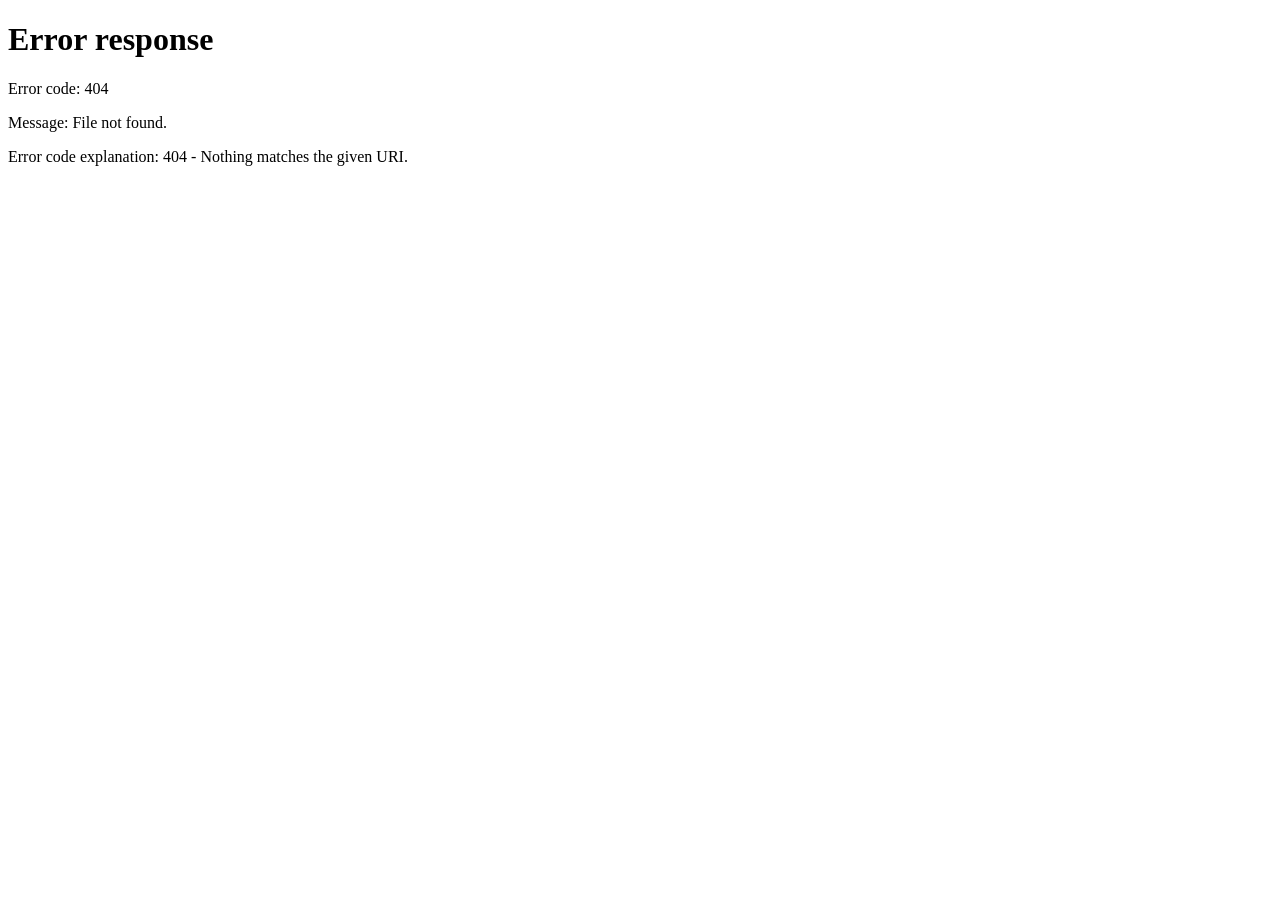
==== index.html @ 9361bae0 "1st 1st" ====
<html xmlns="http://www.w3.org/1999/xhtml" lang="en">

<head>
	<meta http-equiv="Content-Type" content="text/html; charset=utf-8" />
	<meta name="description" content="HTTrack is an easy-to-use website mirror utility. It allows you to download a World Wide website from the Internet to a local directory,building recursively all structures, getting html, images, and other files from the server to your computer. Links are rebuiltrelatively so that you can freely browse to the local site (works with any browser). You can mirror several sites together so that you can jump from one toanother. You can, also, update an existing mirror site, or resume an interrupted download. The robot is fully configurable, with an integrated help" />
	<meta name="keywords" content="httrack, HTTRACK, HTTrack, winhttrack, WINHTTRACK, WinHTTrack, offline browser, web mirror utility, aspirateur web, surf offline, web capture, www mirror utility, browse offline, local  site builder, website mirroring, aspirateur www, internet grabber, capture de site web, internet tool, hors connexion, unix, dos, windows 95, windows 98, solaris, ibm580, AIX 4.0, HTS, HTGet, web aspirator, web aspirateur, libre, GPL, GNU, free software" />
	<title>Local index - HTTrack Website Copier</title>
  <!-- Mirror and index made by HTTrack Website Copier/3.49-2 [XR&CO'2014] -->
	<style type="text/css">
	<!--

body {
	margin: 0;  padding: 0;  margin-bottom: 15px;  margin-top: 8px;
	background: #77b;
}
body, td {
	font: 14px "Trebuchet MS", Verdana, Arial, Helvetica, sans-serif;
	}

#subTitle {
	background: #000;  color: #fff;  padding: 4px;  font-weight: bold; 
	}

#siteNavigation a, #siteNavigation .current {
	font-weight: bold;  color: #448;
	}
#siteNavigation a:link    { text-decoration: none; }
#siteNavigation a:visited { text-decoration: none; }

#siteNavigation .current { background-color: #ccd; }

#siteNavigation a:hover   { text-decoration: none;  background-color: #fff;  color: #000; }
#siteNavigation a:active  { text-decoration: none;  background-color: #ccc; }


a:link    { text-decoration: underline;  color: #00f; }
a:visited { text-decoration: underline;  color: #000; }
a:hover   { text-decoration: underline;  color: #c00; }
a:active  { text-decoration: underline; }

#pageContent {
	clear: both;
	border-bottom: 6px solid #000;
	padding: 10px;  padding-top: 20px;
	line-height: 1.65em;
	background-image: url(backblue.gif);
	background-repeat: no-repeat;
	background-position: top right;
	}

#pageContent, #siteNavigation {
	background-color: #ccd;
	}


.imgLeft  { float: left;   margin-right: 10px;  margin-bottom: 10px; }
.imgRight { float: right;  margin-left: 10px;   margin-bottom: 10px; }

hr { height: 1px;  color: #000;  background-color: #000;  margin-bottom: 15px; }

h1 { margin: 0;  font-weight: bold;  font-size: 2em; }
h2 { margin: 0;  font-weight: bold;  font-size: 1.6em; }
h3 { margin: 0;  font-weight: bold;  font-size: 1.3em; }
h4 { margin: 0;  font-weight: bold;  font-size: 1.18em; }

.blak { background-color: #000; }
.hide { display: none; }
.tableWidth { min-width: 400px; }

.tblRegular       { border-collapse: collapse; }
.tblRegular td    { padding: 6px;  background-image: url(fade.gif);  border: 2px solid #99c; }
.tblHeaderColor, .tblHeaderColor td { background: #99c; }
.tblNoBorder td   { border: 0; }


// -->
</style>

</head>

<table width="76%" border="0" align="center" cellspacing="0" cellpadding="3" class="tableWidth">
	<tr>
	<td id="subTitle">HTTrack Website Copier - Open Source offline browser</td>
	</tr>
</table>
<table width="76%" border="0" align="center" cellspacing="0" cellpadding="0" class="tableWidth">
<tr class="blak">
<td>
	<table width="100%" border="0" align="center" cellspacing="1" cellpadding="0">
	<tr>
	<td colspan="6"> 
		<table width="100%" border="0" align="center" cellspacing="0" cellpadding="10">
		<tr> 
		<td id="pageContent"> 
<!-- ==================== End prologue ==================== -->

	<meta name="generator" content="HTTrack Website Copier/3.x">
	<TITLE>Local index - HTTrack</TITLE>
</HEAD>
<BODY>
<H1 ALIGN=Center>Index of locally available sites:</H1>
	<TABLE BORDER="0" WIDTH="100%" CELLSPACING="1" CELLPADDING="0">
		<TR>
			<TD BACKGROUND="fade.gif">
				&middot;
					<A HREF="quans2dung.iwedding.info/index.html">
						Nguyễn Anh Quân &amp; Nguyễn Thị Phương Dung Wedding site!
					</A>		
			</TD>
		</TR>
	</TABLE>
	<BR>
	<BR>
	<BR>
  	<H6 ALIGN="RIGHT">
	<I>Mirror and index made by HTTrack Website Copier [XR&amp;CO'2008]</I>
	</H6>
	<!-- Mirror and index made by HTTrack Website Copier/3.49-2 [XR&CO'2014] -->
	<!-- Thanks for using HTTrack Website Copier! -->
	<meta HTTP-EQUIV="Refresh" CONTENT="0; URL=quans2dung.iwedding.info/index.html">


<!-- ==================== Start epilogue ==================== -->
		</td>
		</tr>
		</table>
	</td>
	</tr>
	</table>
</td>
</tr>
</table>

<table width="76%" border="0" align="center" valign="bottom" cellspacing="0" cellpadding="0">
	<tr>
	<td id="footer"><small>&copy; 2008 Xavier Roche & other contributors - Web Design: Leto Kauler.</small></td>
	</tr>
</table>

</body>

</html>
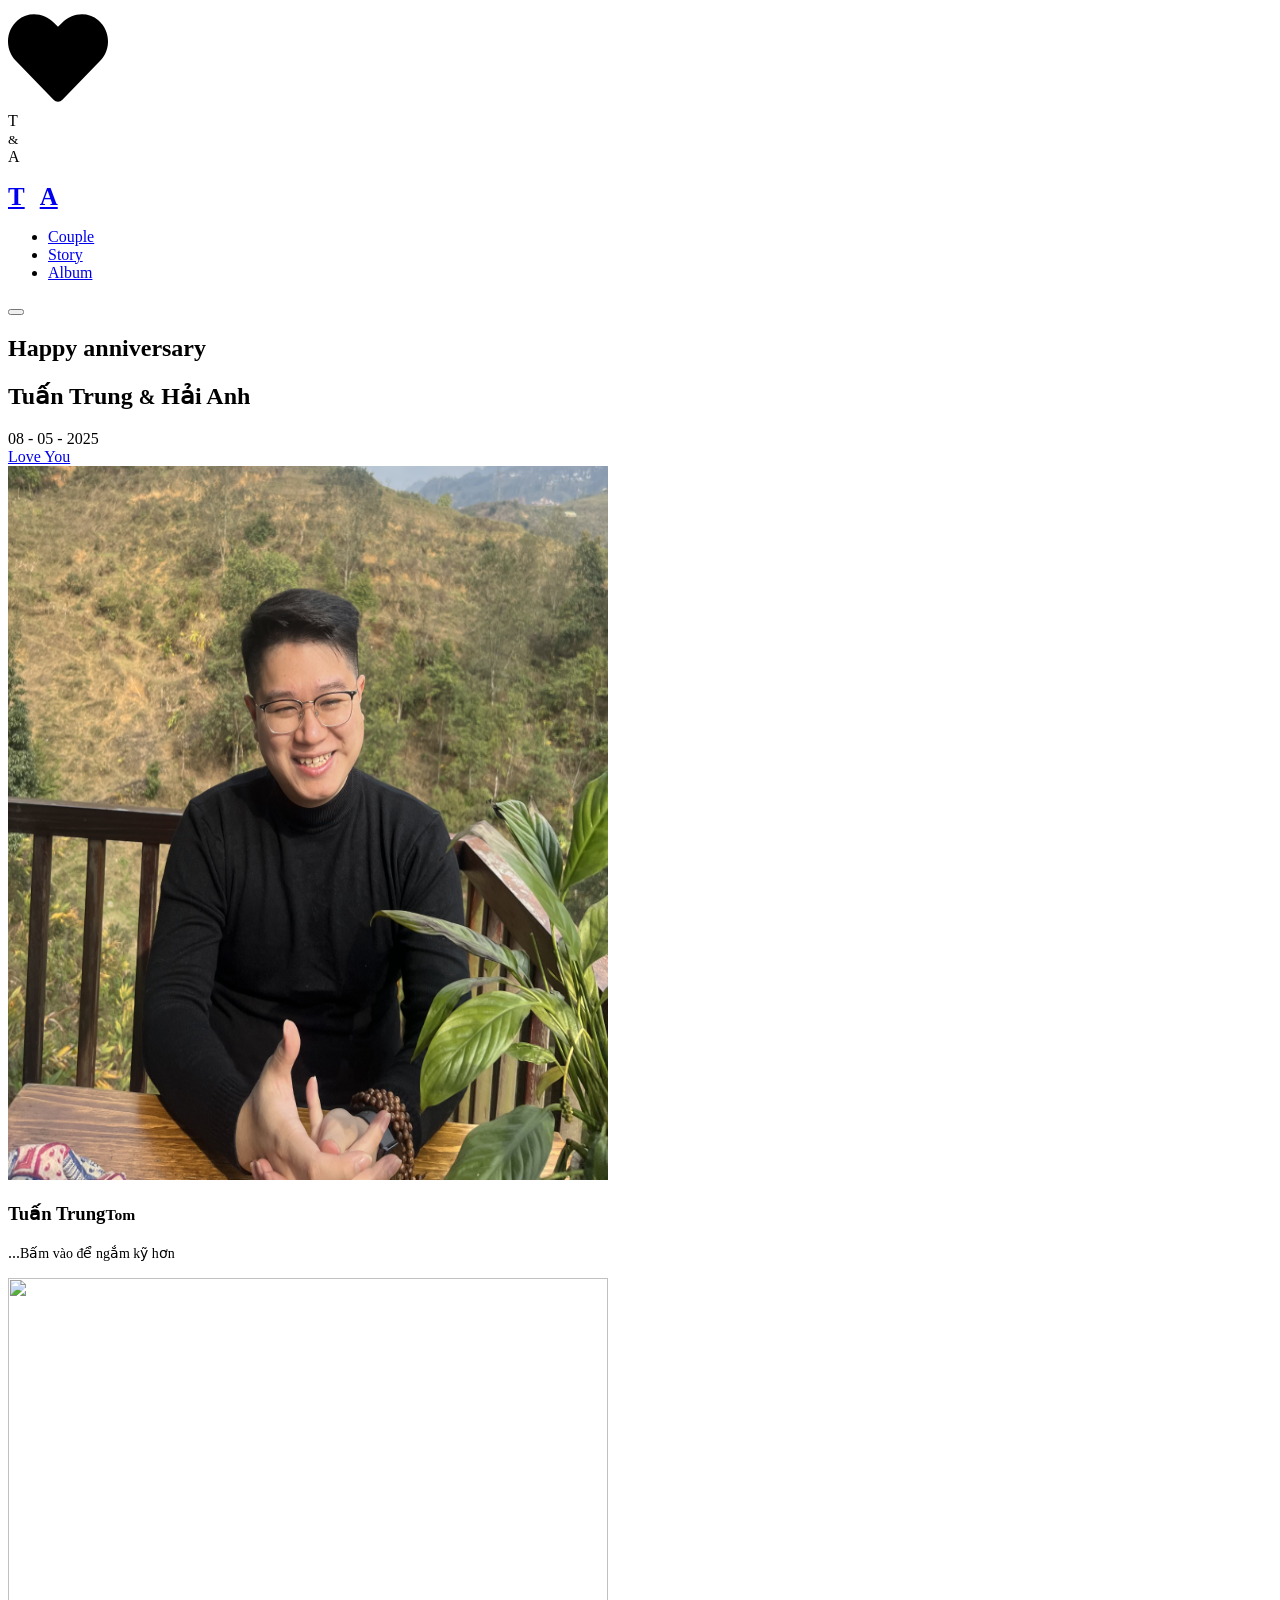
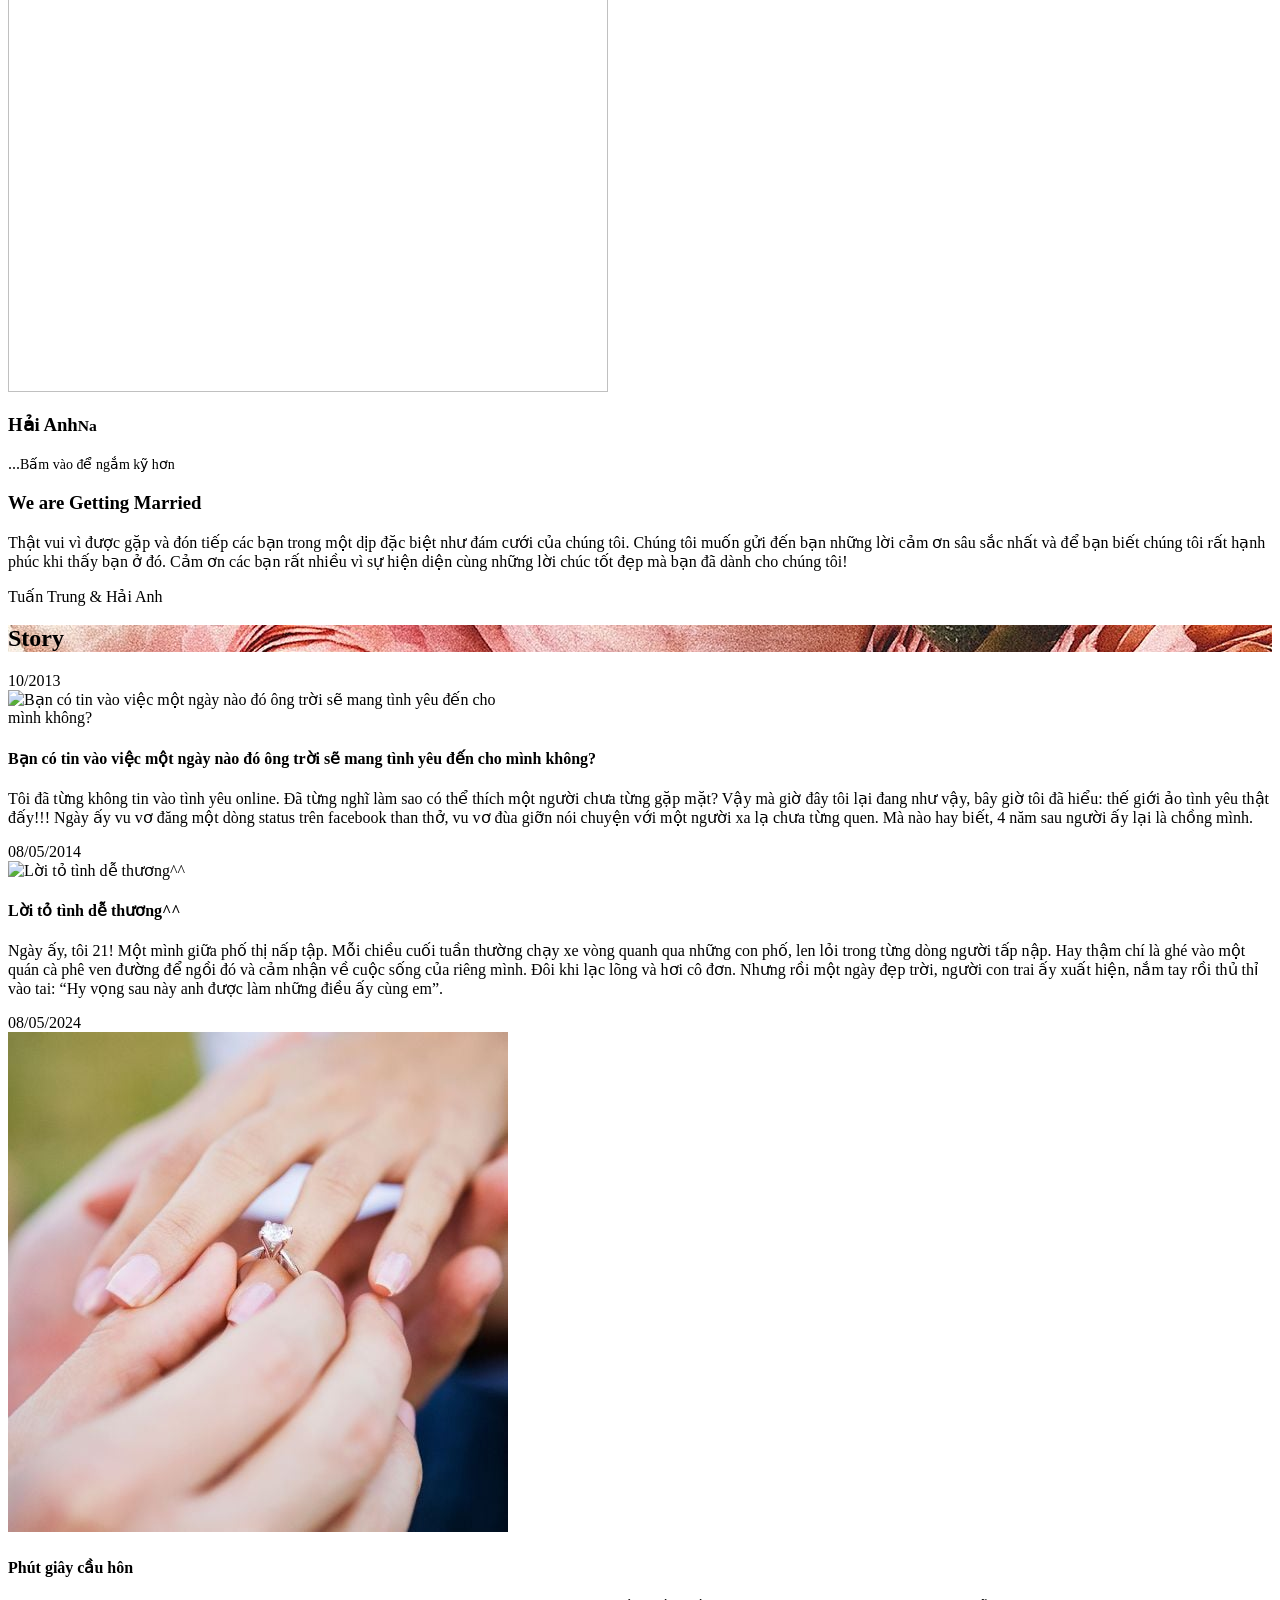
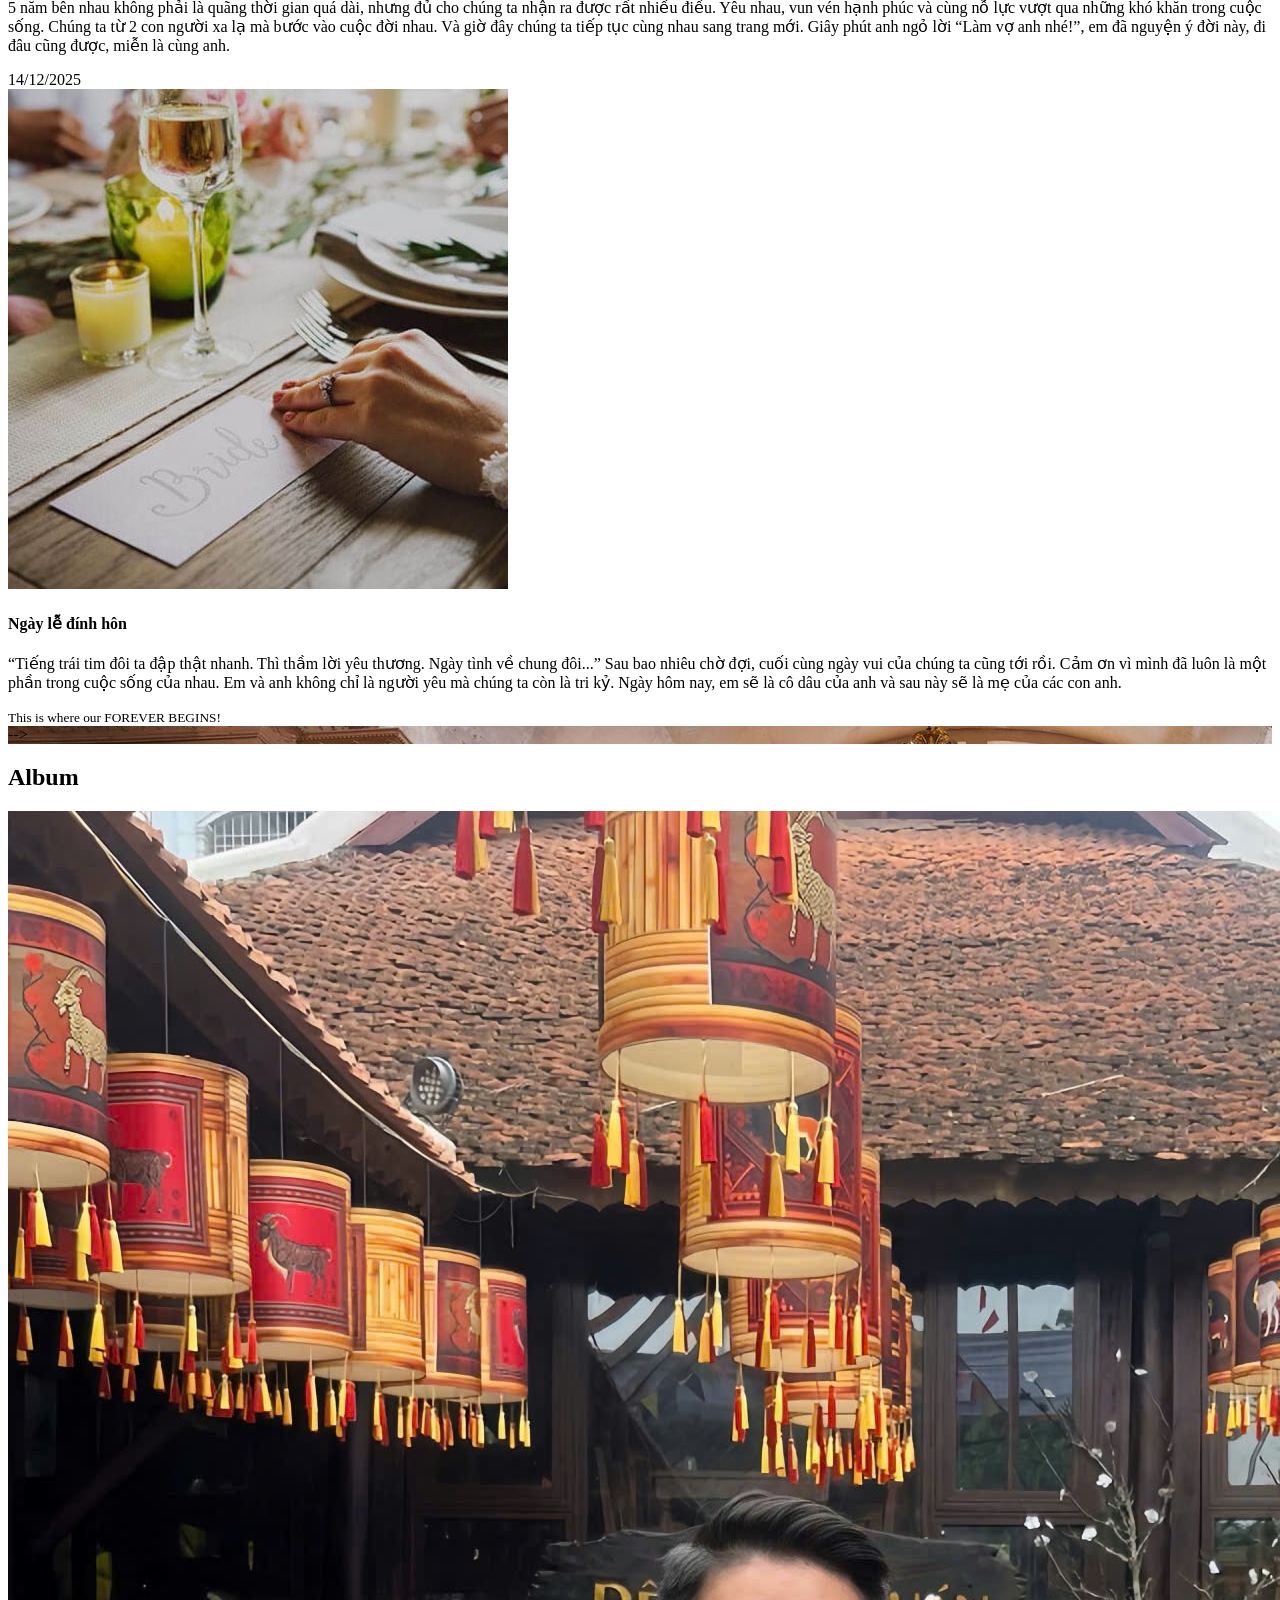
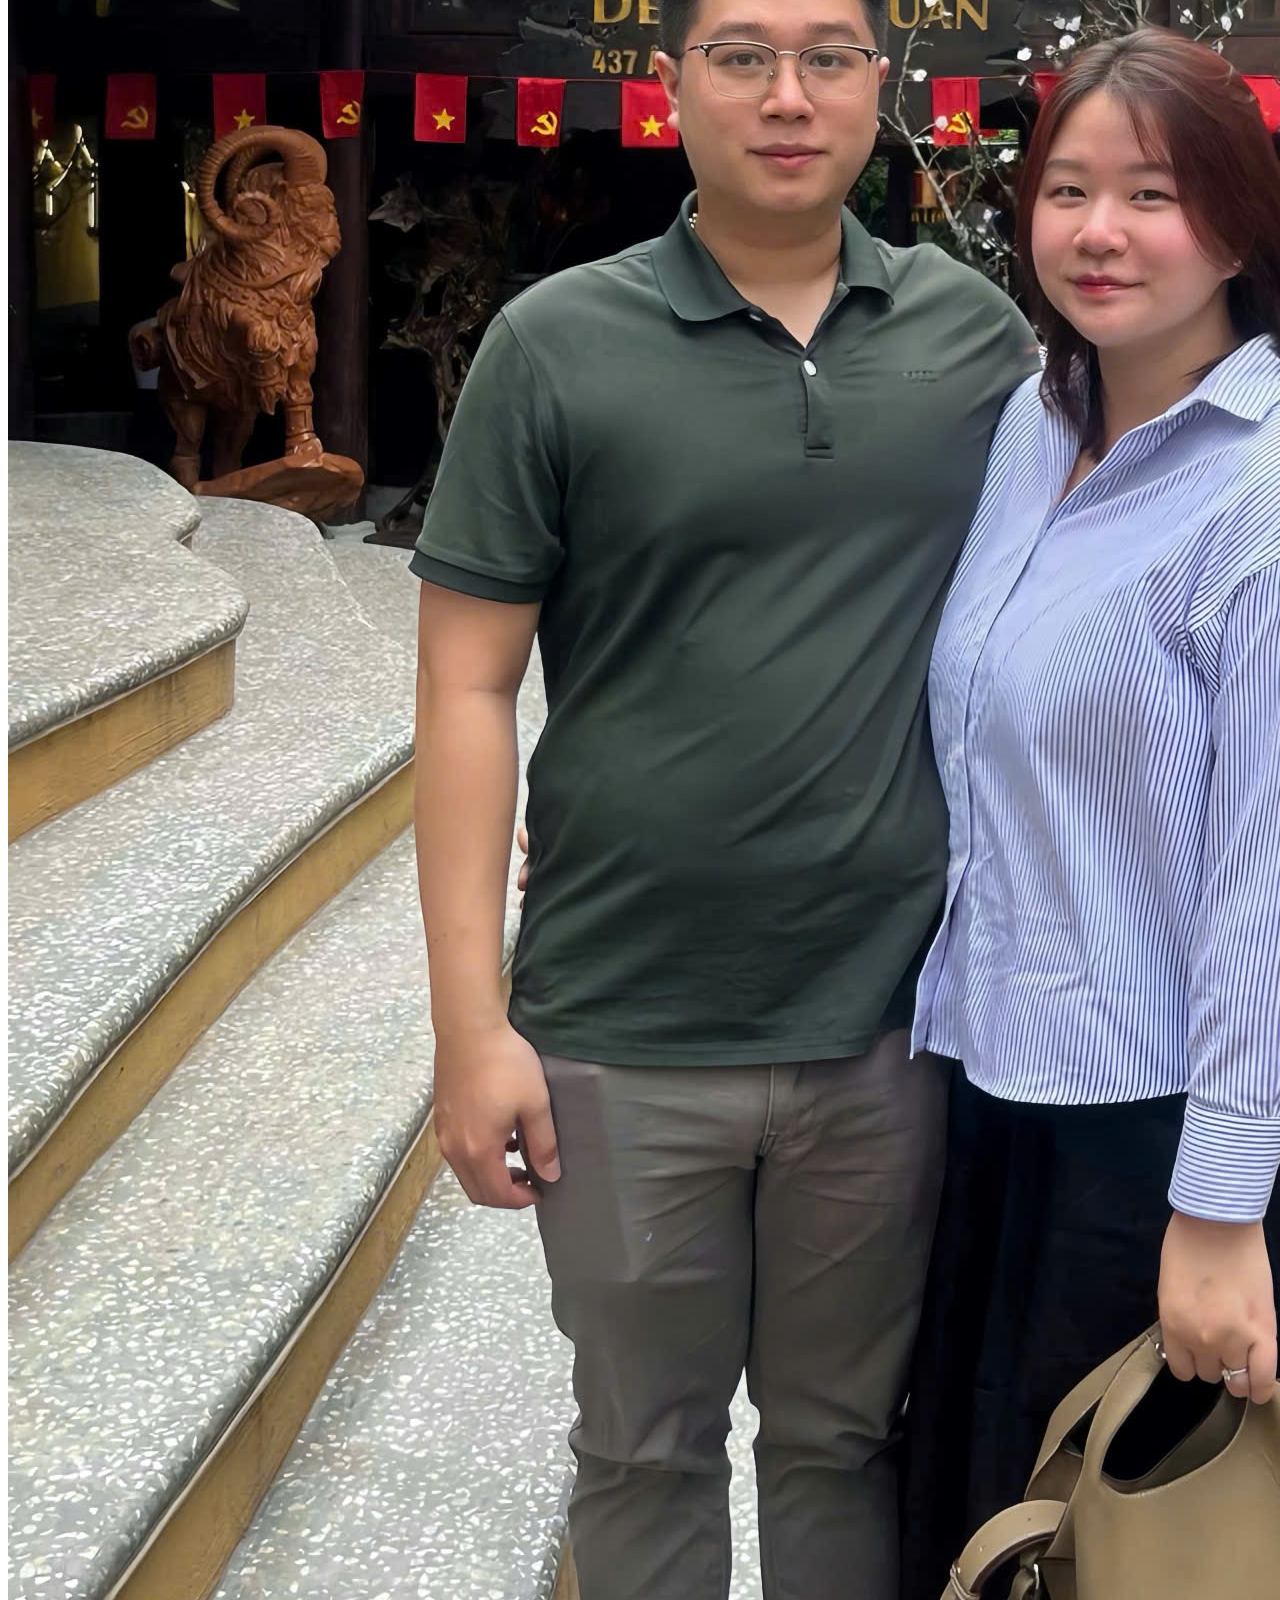
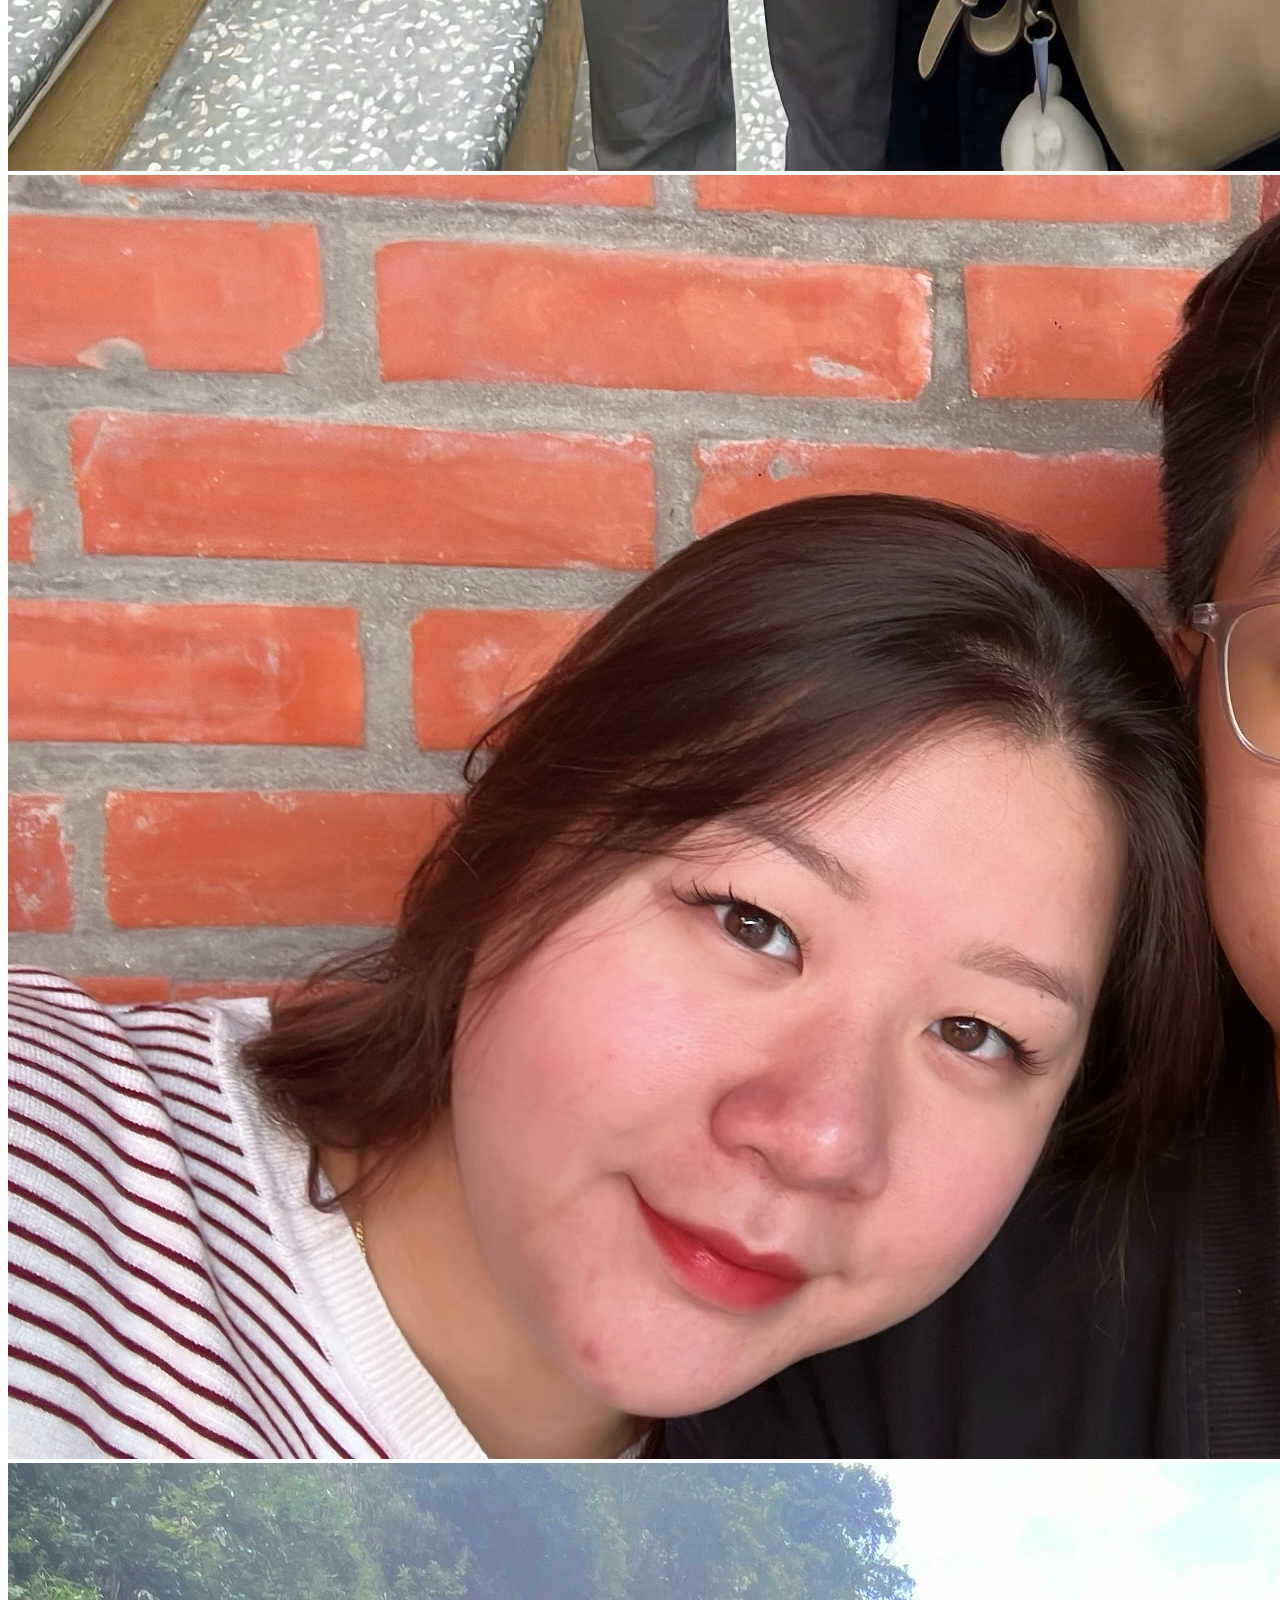
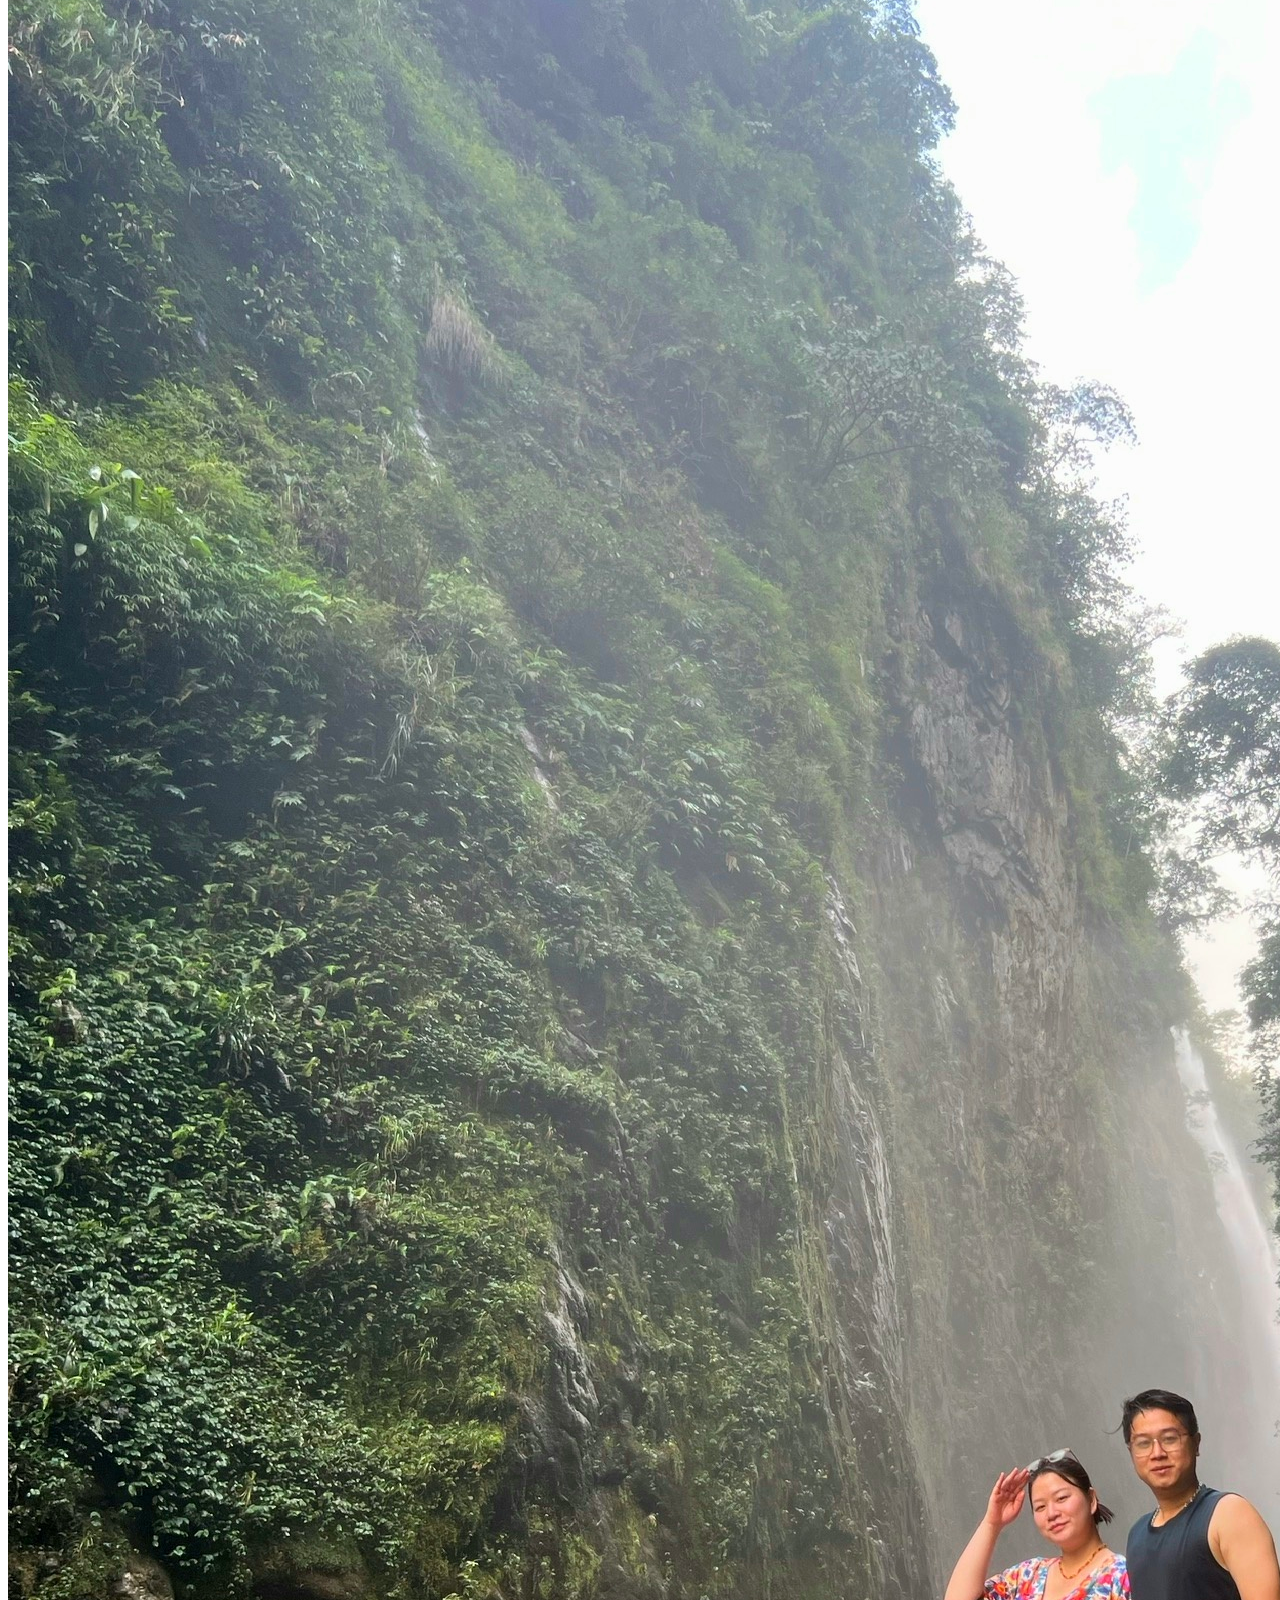
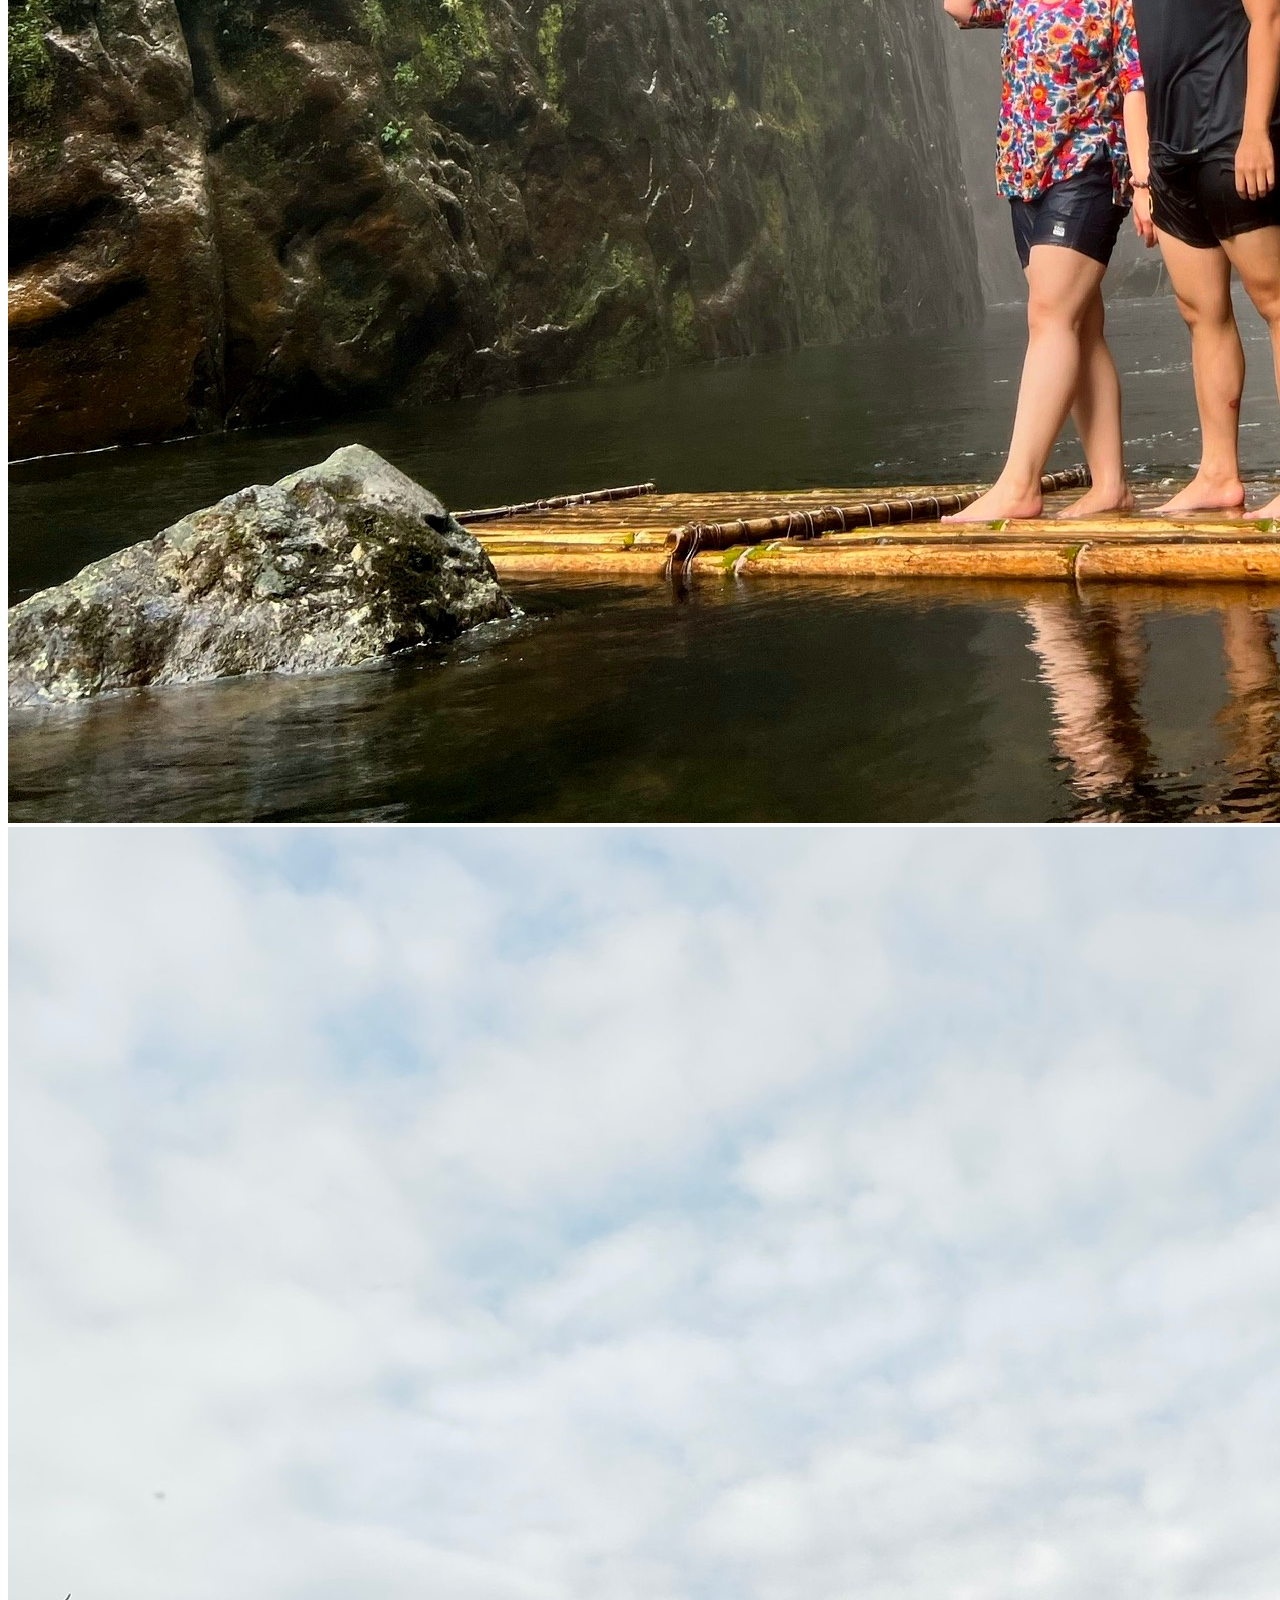
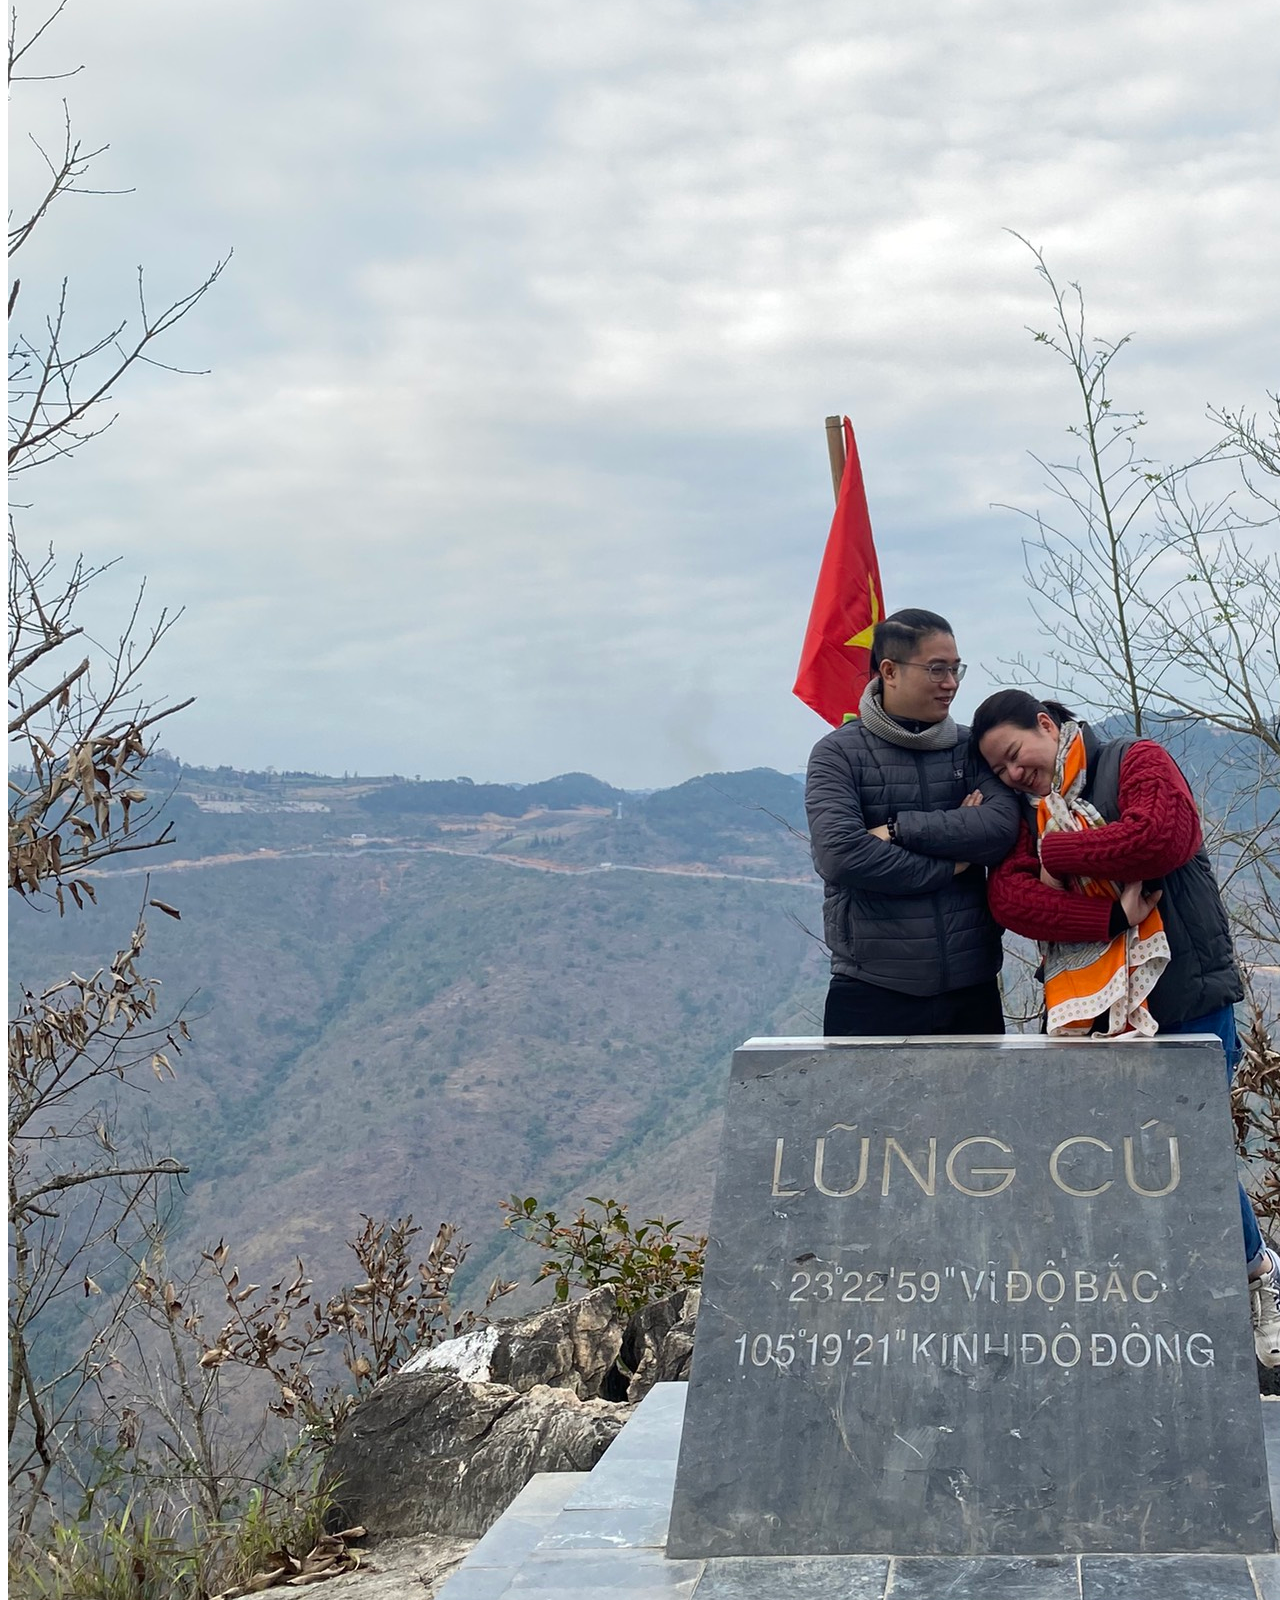
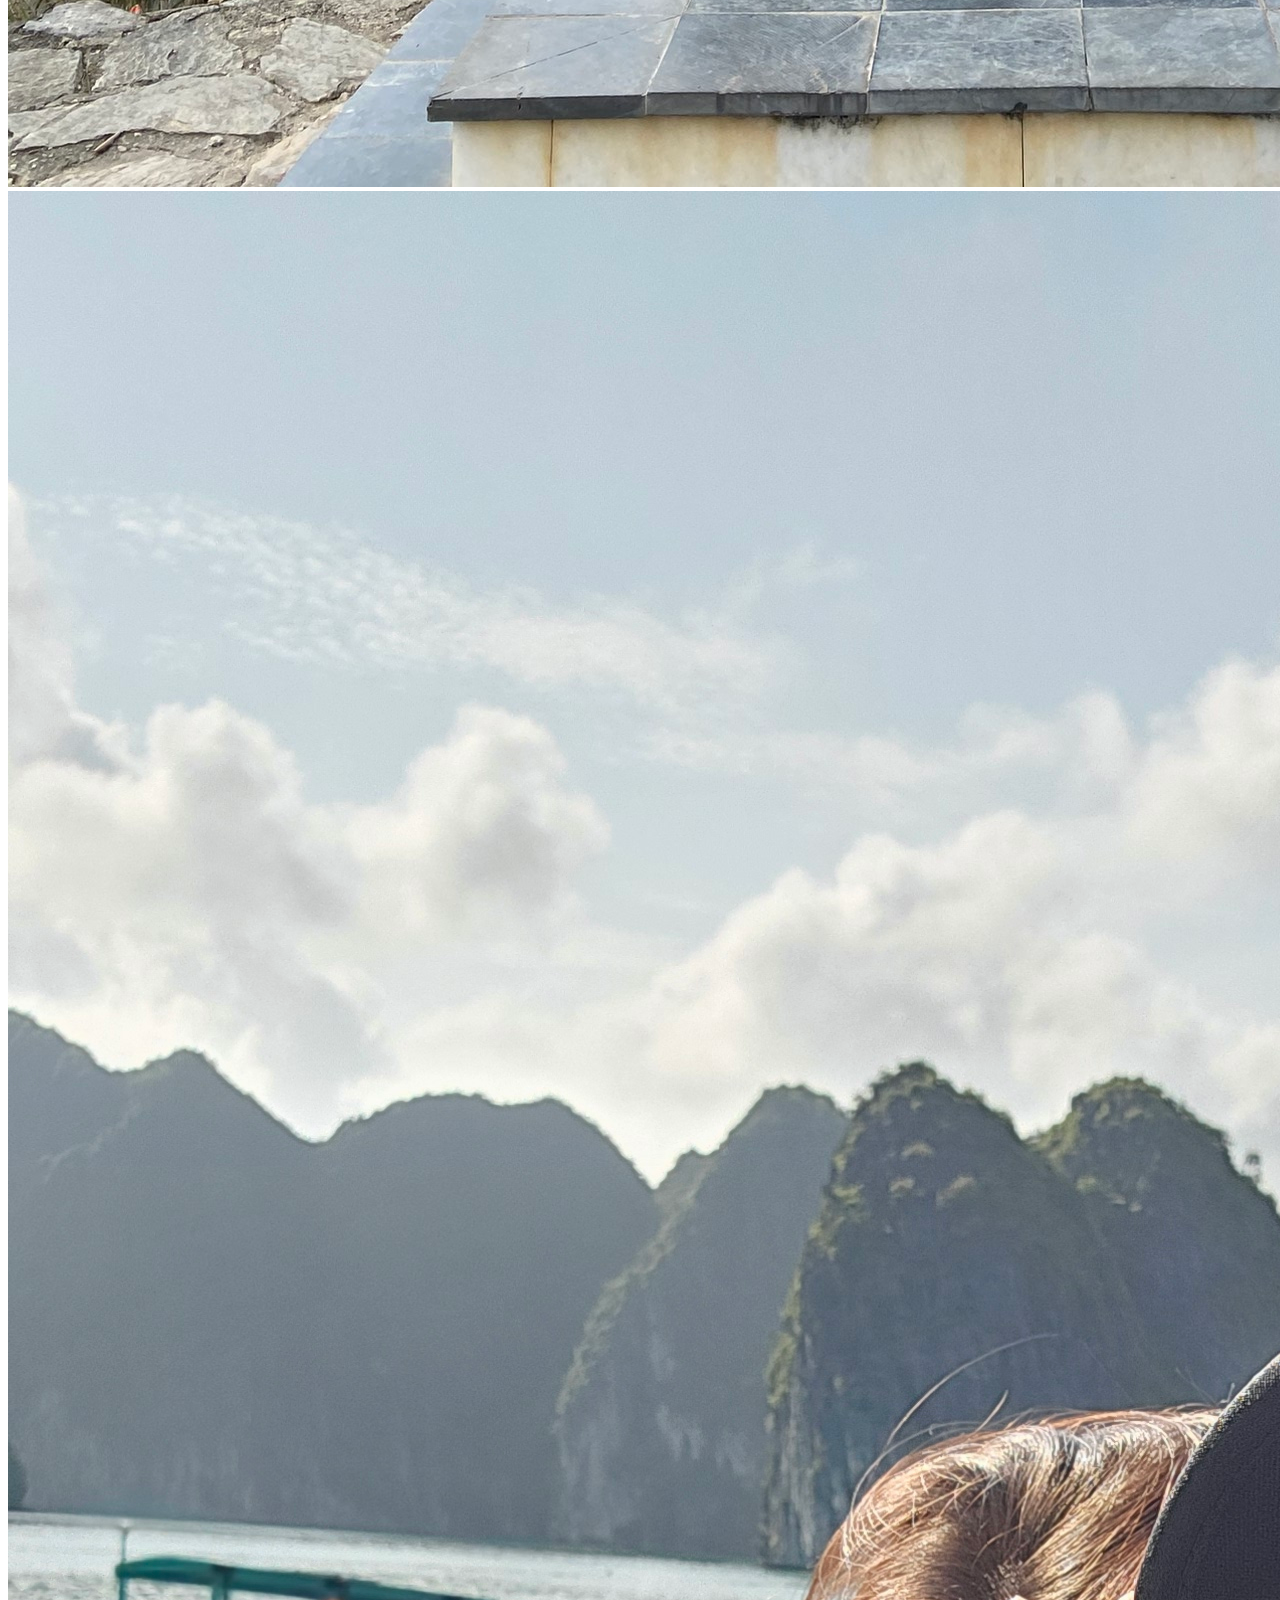
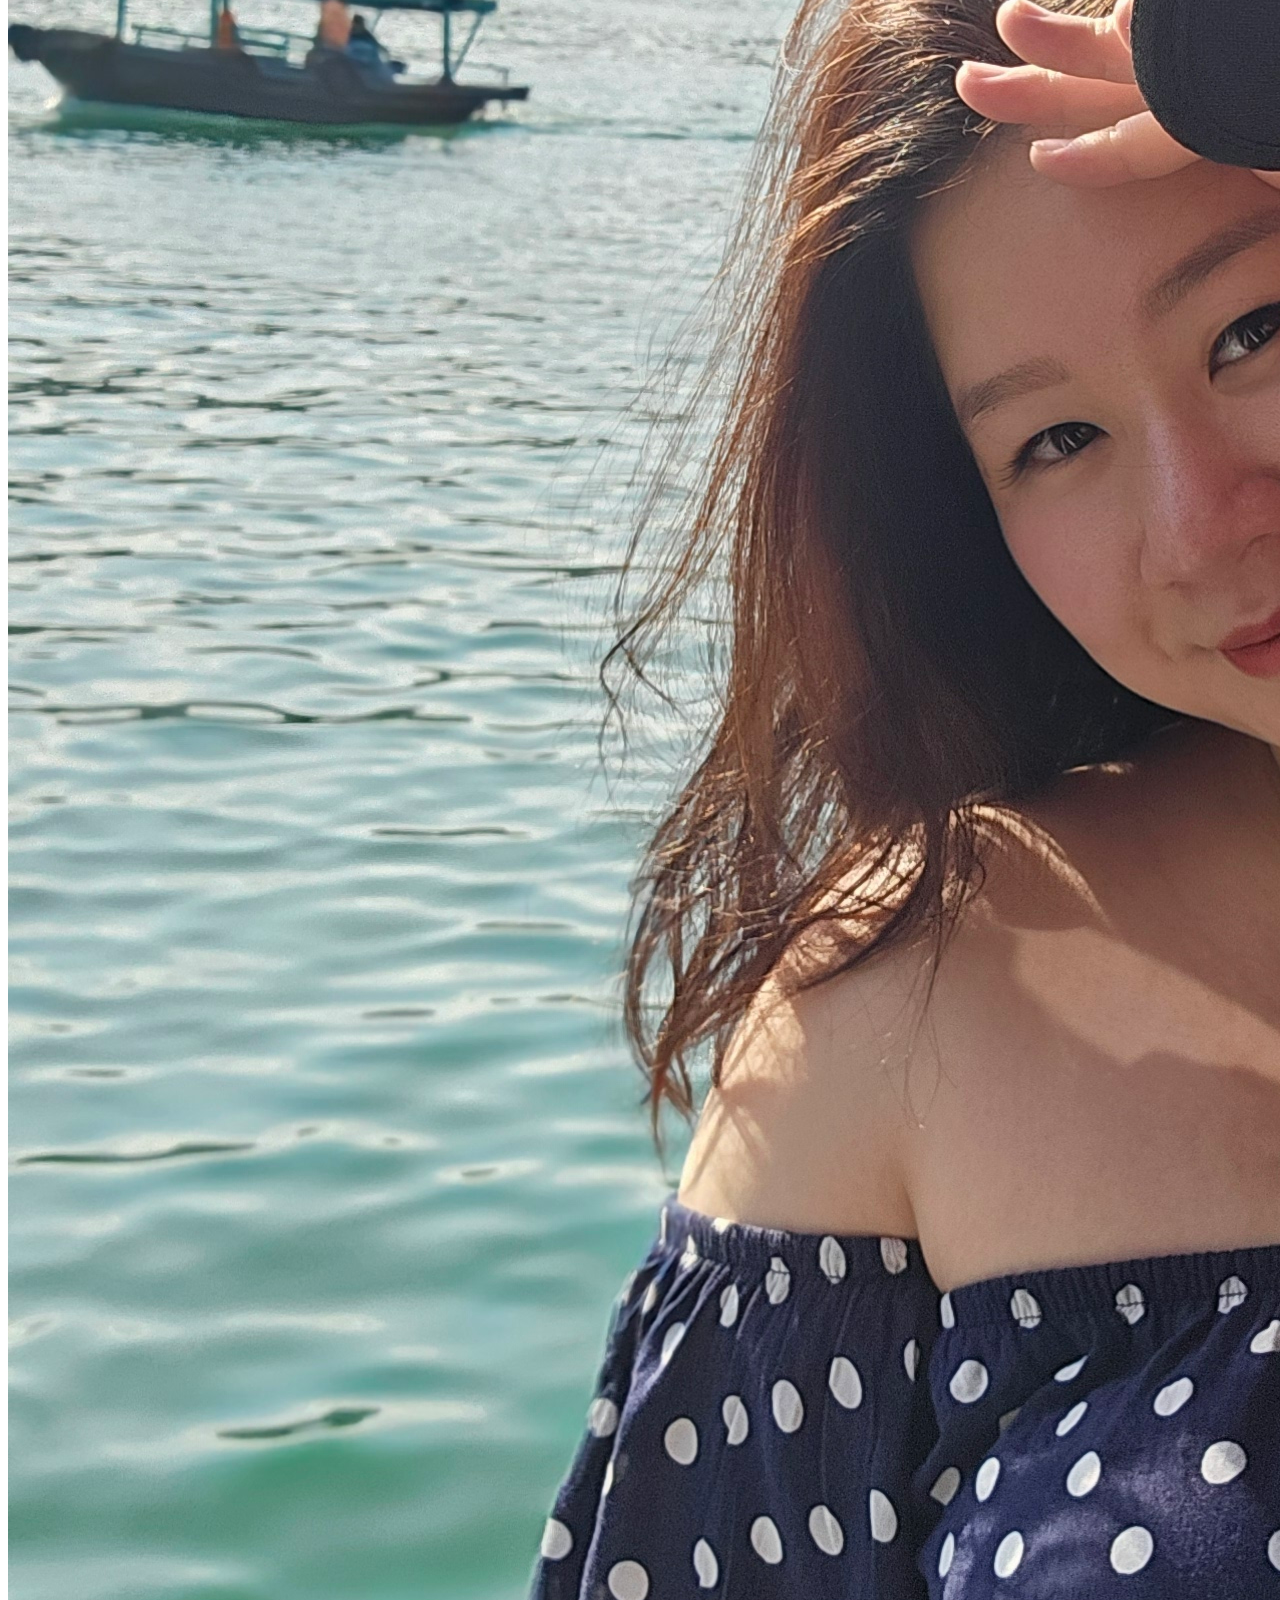
==== commit bcf4575e: "4" ====
--- a/index.html
+++ b/index.html
@@ -1,144 +1,1117 @@
-<html xmlns="http://www.w3.org/1999/xhtml" lang="en">
-
-<head>
-	<meta http-equiv="Content-Type" content="text/html; charset=utf-8" />
-	<meta name="description" content="HTTrack is an easy-to-use website mirror utility. It allows you to download a World Wide website from the Internet to a local directory,building recursively all structures, getting html, images, and other files from the server to your computer. Links are rebuiltrelatively so that you can freely browse to the local site (works with any browser). You can mirror several sites together so that you can jump from one toanother. You can, also, update an existing mirror site, or resume an interrupted download. The robot is fully configurable, with an integrated help" />
-	<meta name="keywords" content="httrack, HTTRACK, HTTrack, winhttrack, WINHTTRACK, WinHTTrack, offline browser, web mirror utility, aspirateur web, surf offline, web capture, www mirror utility, browse offline, local  site builder, website mirroring, aspirateur www, internet grabber, capture de site web, internet tool, hors connexion, unix, dos, windows 95, windows 98, solaris, ibm580, AIX 4.0, HTS, HTGet, web aspirator, web aspirateur, libre, GPL, GNU, free software" />
-	<title>Local index - HTTrack Website Copier</title>
-  <!-- Mirror and index made by HTTrack Website Copier/3.49-2 [XR&CO'2014] -->
-	<style type="text/css">
-	<!--
-
-body {
-	margin: 0;  padding: 0;  margin-bottom: 15px;  margin-top: 8px;
-	background: #77b;
-}
-body, td {
-	font: 14px "Trebuchet MS", Verdana, Arial, Helvetica, sans-serif;
-	}
-
-#subTitle {
-	background: #000;  color: #fff;  padding: 4px;  font-weight: bold; 
-	}
-
-#siteNavigation a, #siteNavigation .current {
-	font-weight: bold;  color: #448;
-	}
-#siteNavigation a:link    { text-decoration: none; }
-#siteNavigation a:visited { text-decoration: none; }
-
-#siteNavigation .current { background-color: #ccd; }
-
-#siteNavigation a:hover   { text-decoration: none;  background-color: #fff;  color: #000; }
-#siteNavigation a:active  { text-decoration: none;  background-color: #ccc; }
-
-
-a:link    { text-decoration: underline;  color: #00f; }
-a:visited { text-decoration: underline;  color: #000; }
-a:hover   { text-decoration: underline;  color: #c00; }
-a:active  { text-decoration: underline; }
-
-#pageContent {
-	clear: both;
-	border-bottom: 6px solid #000;
-	padding: 10px;  padding-top: 20px;
-	line-height: 1.65em;
-	background-image: url(backblue.gif);
-	background-repeat: no-repeat;
-	background-position: top right;
-	}
-
-#pageContent, #siteNavigation {
-	background-color: #ccd;
-	}
-
-
-.imgLeft  { float: left;   margin-right: 10px;  margin-bottom: 10px; }
-.imgRight { float: right;  margin-left: 10px;   margin-bottom: 10px; }
-
-hr { height: 1px;  color: #000;  background-color: #000;  margin-bottom: 15px; }
-
-h1 { margin: 0;  font-weight: bold;  font-size: 2em; }
-h2 { margin: 0;  font-weight: bold;  font-size: 1.6em; }
-h3 { margin: 0;  font-weight: bold;  font-size: 1.3em; }
-h4 { margin: 0;  font-weight: bold;  font-size: 1.18em; }
-
-.blak { background-color: #000; }
-.hide { display: none; }
-.tableWidth { min-width: 400px; }
-
-.tblRegular       { border-collapse: collapse; }
-.tblRegular td    { padding: 6px;  background-image: url(fade.gif);  border: 2px solid #99c; }
-.tblHeaderColor, .tblHeaderColor td { background: #99c; }
-.tblNoBorder td   { border: 0; }
-
-
-// -->
-</style>
-
-</head>
-
-<table width="76%" border="0" align="center" cellspacing="0" cellpadding="3" class="tableWidth">
-	<tr>
-	<td id="subTitle">HTTrack Website Copier - Open Source offline browser</td>
-	</tr>
-</table>
-<table width="76%" border="0" align="center" cellspacing="0" cellpadding="0" class="tableWidth">
-<tr class="blak">
-<td>
-	<table width="100%" border="0" align="center" cellspacing="1" cellpadding="0">
-	<tr>
-	<td colspan="6"> 
-		<table width="100%" border="0" align="center" cellspacing="0" cellpadding="10">
-		<tr> 
-		<td id="pageContent"> 
-<!-- ==================== End prologue ==================== -->
-
-	<meta name="generator" content="HTTrack Website Copier/3.x">
-	<TITLE>Local index - HTTrack</TITLE>
-</HEAD>
-<BODY>
-<H1 ALIGN=Center>Index of locally available sites:</H1>
-	<TABLE BORDER="0" WIDTH="100%" CELLSPACING="1" CELLPADDING="0">
-		<TR>
-			<TD BACKGROUND="fade.gif">
-				&middot;
-					<A HREF="quans2dung.iwedding.info/index.html">
-						Nguyễn Anh Quân &amp; Nguyễn Thị Phương Dung Wedding site!
-					</A>		
-			</TD>
-		</TR>
-	</TABLE>
-	<BR>
-	<BR>
-	<BR>
-  	<H6 ALIGN="RIGHT">
-	<I>Mirror and index made by HTTrack Website Copier [XR&amp;CO'2008]</I>
-	</H6>
-	<!-- Mirror and index made by HTTrack Website Copier/3.49-2 [XR&CO'2014] -->
-	<!-- Thanks for using HTTrack Website Copier! -->
-	<meta HTTP-EQUIV="Refresh" CONTENT="0; URL=quans2dung.iwedding.info/index.html">
-
-
-<!-- ==================== Start epilogue ==================== -->
-		</td>
-		</tr>
-		</table>
-	</td>
-	</tr>
-	</table>
-</td>
-</tr>
-</table>
-
-<table width="76%" border="0" align="center" valign="bottom" cellspacing="0" cellpadding="0">
-	<tr>
-	<td id="footer"><small>&copy; 2008 Xavier Roche & other contributors - Web Design: Leto Kauler.</small></td>
-	</tr>
-</table>
-
-</body>
-
-</html>
-
-
+<!DOCTYPE html>
+<html lang="en">
+
+
+<!-- Mirrored from quans2dung.iwedding.info/ by HTTrack Website Copier/3.x [XR&CO'2014], Tue, 06 May 2025 15:35:30 GMT -->
+<!-- Added by HTTrack --><meta http-equiv="content-type" content="text/html;charset=UTF-8" /><!-- /Added by HTTrack -->
+<head>
+    <meta charset="utf-8">
+    <meta http-equiv="X-UA-Compatible" content="IE=edge">
+    <meta name="viewport" content="width=device-width, initial-scale=1">
+    <meta name="format-detection" content="telephone=no">
+    <meta name="application-name" content="iWedding">
+    <meta name="author" content="Biihappy.com">
+    <title>Tuấn Trung &amp; Hải Anh</title>
+    <meta name="description" content="Nguyễn Hồ Tuấn Trung &amp; Trương Hải Anh - Our wedding date: 2025-12-14">
+    <meta name="keywords" content="Wedding">
+    <meta property="og:site_name" content="Nguyễn Tuấn Trung &amp; Trương Hải Anh">
+    <meta property="og:type" content="website">
+    <meta property="og:title" content="Nguyễn Tuấn Trung &amp; Trương Hải Anh Wedding site!">
+    <meta property="og:url" content="index.html">
+    <meta property="og:description" content="Nguyễn Hồ Tuấn Trung &amp; Trương Hải Anh - Our wedding date: 2025-12-14">
+    <meta property="og:image" content="../cdn.biihappy.com/ziiweb/website/68178e9ee940bb5ca30f4861/c2adaf1fdfb50bc2e000b330e1559c9c.jpg">
+    <meta property="og:image:url" content="../cdn.biihappy.com/ziiweb/website/68178e9ee940bb5ca30f4861/c2adaf1fdfb50bc2e000b330e1559c9c.jpg">
+    <meta property="og:image:secure_url" content="../cdn.biihappy.com/ziiweb/website/68178e9ee940bb5ca30f4861/c2adaf1fdfb50bc2e000b330e1559c9c.jpg">
+    <!-- Fav and touch icons -->
+    <link rel="icon" type="image/png" sizes="32x32" href="../cdn.biihappy.com/ziiweb/website/68178e9ee940bb5ca30f4861/Heart.png">
+    <link rel="manifest" href="templates/template19/images/fav_touch_icons/manifest.json">
+
+    <!-- Google Web Fonts -->
+    <link rel="preconnect" href="https://fonts.googleapis.com/">
+	<link rel="preconnect" href="https://fonts.gstatic.com/" crossorigin>
+	<link href="https://fonts.googleapis.com/css2?family=Open+Sans&amp;display=swap" rel="stylesheet">
+	<link href="https://fonts.googleapis.com/css2?family=Marmelad&amp;family=Oooh+Baby&amp;family=Bellota+Text&amp;display=swap" rel="stylesheet">
+
+    <link href="templates/template19/css/bootstrap.min27d7.css?v=20250312" rel="stylesheet" />
+    <link href="templates/template19/css/libs27d7.css?v=20250312" rel="stylesheet">
+    <link href="templates/template19/css/fontawesome-all.min27d7.css?v=20250312" rel="stylesheet" />
+    <link href="templates/template19/css/neela-icon-set27d7.css?v=20250312" rel="stylesheet" />
+    <link href="templates/template19/css/owl.carousel.min27d7.css?v=20250312" rel="stylesheet" />
+    <link href="templates/template19/css/style27d7.css?v=20250312" rel="stylesheet" />
+    <link href="common/calendar27d7.css?v=20250312" rel="stylesheet">
+    <link href="common/toastr/toastr.min27d7.css?v=20250312" rel="stylesheet">
+
+    <script async src="https://www.googletagmanager.com/gtag/js?id=G-K9L0ZFE1PJ"></script>
+	<script>window.dataLayer = window.dataLayer || []; function gtag(){dataLayer.push(arguments);} gtag('js', new Date()); gtag('config', 'G-K9L0ZFE1PJ');</script>
+</head>
+<script type="text/javascript">
+    <!-- var photoGalleries = []; -->
+    var dataWishes = [];
+</script>
+<body>
+
+    <!-- BEGIN PRELOADER -->
+    <div id="preloader" style="z-index:99999">
+        <div class="loading-heart">
+            <svg viewBox="0 0 512 512" width="100">
+                <path
+                    d="M462.3 62.6C407.5 15.9 326 24.3 275.7 76.2L256 96.5l-19.7-20.3C186.1 24.3 104.5 15.9 49.7 62.6c-62.8 53.6-66.1 149.8-9.9 207.9l193.5 199.8c12.5 12.9 32.8 12.9 45.3 0l193.5-199.8c56.3-58.1 53-154.3-9.8-207.9z" />
+            </svg>
+            <div class="preloader-title">
+                T<br>
+                <small>&</small><br>
+                A
+            </div>
+        </div>
+    </div>
+    <!-- END PRELOADER -->
+
+
+    <!-- BEGIN WRAPPER -->
+    <div id="wrapper">
+
+        <!-- BEGIN HEADER -->
+        <header id="header">
+            <div class="nav-section">
+                <div class="container">
+                    <div class="row">
+                        <div class="col-sm-12">
+                            <a href="#hero" class="nav-logo d-flex align-items-center h-100"><h1 style="font-size:25px">T<span class="main-color" ><i class="fa fa-heart" style="margin:5px 5px 5px 10px;" ></i></span>A</h1></a>
+
+                            <!-- BEGIN MAIN MENU -->
+                            <nav class="navbar">
+
+                                <ul class="nav navbar-nav">
+                                    <li><a href="#couple">Couple</a></li>
+
+                                    <li><a href="#story">Story</a></li>
+                                    
+                                    <!-- <li><a href="#bridesmaids">Phù Dâu &amp; Phù Rể</a></li> -->
+                                    
+                                    <li><a href="#gallery">Album</a></li>
+                                    
+                                    <!-- <li><a href="#events">Sự kiện cưới</a></li> -->
+                                    
+                                    <!-- <li><a href="#rsvp">Sổ Lưu Bút</a></li> -->
+                                    
+                                    <!-- <li><a href="#donate">Mừng cưới</a></li> -->
+                                </ul>
+
+                                <button id="nav-mobile-btn"><i class="fas fa-bars"></i></button><!-- Mobile menu button -->
+                            </nav>
+                            <!-- END MAIN MENU -->
+
+                        </div>
+                    </div>
+                </div>
+            </div>
+        </header>
+        <!-- END HEADER -->
+
+
+        <!-- BEGIN HERO SECTION -->
+        <section id="hero" class="bg-slideshow section-divider-bottom-1">
+            <div class="container">
+                <div class="row">
+                    <div class="col-sm-12">
+
+                        <div class="hero-wrapper v-center">
+                            <h2 data-animation-direction="fade" data-animation-delay="600">Happy anniversary</h2>
+
+                            <h1 class="hero-title light ">
+                                <span class="d-block d-sm-inline" data-animation-direction="from-right" data-animation-delay="300">Tuấn Trung</span>
+                                <small class="d-block d-sm-inline" data-animation-direction="from-top" data-animation-delay="300">&</small>
+                                <span class="d-block d-sm-inline" data-animation-direction="from-left" data-animation-delay="300">Hải Anh</span>
+                            </h1>
+
+                            <div class="hero-subtitle light" data-animation-direction="fade"
+                                data-animation-delay="1000">08 - 05 - 2025</div>
+							
+							                            <div data-animation-direction="fade" data-animation-delay="1000">
+                                <a href="#story" class="btn btn-light scrollto">Love You</a>
+                            </div>
+                                                    </div>
+
+                    </div>
+                </div>
+            </div>
+        </section>
+        <!-- END HERO SECTION -->
+
+
+        <!-- BEGIN ABOUT US SECTION -->
+        <section id="couple">
+            <div class="container">
+                <div class="row about-elems-wrapper">
+                    <div class="element col-md-6 col-xl-4 offset-xl-2" data-animation-direction="from-left"
+                        data-animation-delay="300">
+                        <div class="image">
+                            <img src="../cdn.biihappy.com/ziiweb/website/68178e9ee940bb5ca30f4861/9c1bb00b27290bffdc390f340ad97701.jpg" alt="" width="600" height="714" />
+                            <div class="hover-info neela-style">
+                                <div class="content">
+                                    <h3>Tuấn Trung<small>Tom</small></h3>
+                                                                        <p>...<a class="button-see" data-src="../cdn.biihappy.com/ziiweb/website/68178e9ee940bb5ca30f4861/9c1bb00b27290bffdc390f340ad97701.jpg" data-content="" 
+                                        data-instagram="" data-twitter="" 
+                                        data-facebook="" data-name="Nguyễn Hồ Tuấn Trung"
+                                        style="font-size:14px;cursor: pointer">Bấm vào để ngắm kỹ hơn<i class="bi bi-arrow-down-short"></i></a>
+                                    </p>
+                                                                        <ul class="sn-icons">
+                                                                                                                                                            </ul>
+                                </div>
+                            </div>
+                        </div>
+                    </div>
+
+                    <div class="divider-about-us" data-animation-direction="fade" data-animation-delay="500">
+                        <i class="icon-two-hearts"></i>
+                    </div>
+
+                    <div class="element col-md-6 col-xl-4" data-animation-direction="from-right"
+                        data-animation-delay="400">
+                        <div class="image">
+                            <img src="../cdn.biihappy.com/ziiweb/website/68178e9ee940bb5ca30f4861/5213cdbc63579f002cff1afbbb483eea.jpg" alt="" width="600" height="714" />
+                            <div class="hover-info neela-style">
+                                <div class="content">
+                                    <h3>Hải Anh<small>Na</small></h3>
+                                                                        <p> ...<a class="button-see" data-src="../cdn.biihappy.com/ziiweb/website/68178e9ee940bb5ca30f4861/5213cdbc63579f002cff1afbbb483eea.jpg" data-content="" 
+                                        data-instagram="" data-twitter="" 
+                                        data-facebook="" data-name="Trương Hải Anh" style="font-size:14px;cursor: pointer">Bấm vào để ngắm kỹ hơn<i class="bi bi-arrow-down-short"></i></a></p>
+                                                                        <ul class="sn-icons">
+                                                                                                                                                            </ul>
+                                </div>
+                            </div>
+                        </div>
+                    </div>
+                </div>
+
+                <div class="row">
+                    <div class="about-us-desc col-lg-8 offset-lg-2" data-animation-direction="from-bottom" data-animation-delay="300">
+                        <h3>We are Getting Married</h3>
+                        <p>Thật vui vì được gặp và đón tiếp các bạn trong một dịp đặc biệt như đám cưới của chúng tôi. Chúng tôi muốn gửi đến bạn những lời cảm ơn sâu sắc nhất và để bạn biết chúng tôi rất hạnh phúc khi thấy bạn ở đó. Cảm ơn các bạn rất nhiều vì sự hiện diện cùng những lời chúc tốt đẹp mà bạn đã dành cho chúng tôi!</p>
+                        <p class="groom-bride-signature"><span>Tuấn Trung</span> & <span>Hải Anh</span></p>
+                        <!--<img src="https://quans2dung.iwedding.info/templates/template19/images/signature-2.png" alt="Andrew and Isabella"> -->
+                        <!-- <div class="parent-info-group"> -->
+                        	                                <!-- <div class="parent-infos"> -->
+                                	                                	<!-- <div class="parent-info"><span class="parent-title">Con ông:</span> <span class="parent-name">Nguyễn Văn Quảng</span></div> -->
+                                	                                	
+                                	                                	<!-- <div class="parent-info"><span class="parent-title">Con bà:</span> <span class="parent-name">Lý Thu Hương</span></div> -->
+                                	                                <!-- </div> -->
+                                                                
+                                                            <!-- <div class="parent-infos"> -->
+                                	                                	<!-- <div class="parent-info"><span class="parent-title">Con ông:</span> <span class="parent-name">Nguyễn Văn Mùi</span></div> -->
+                                	                                	
+                                	                                	<!-- <div class="parent-info"><span class="parent-title">Con bà:</span> <span class="parent-name">Trần Thị Hệ</span></div> -->
+                                	                                <!-- </div> -->
+                                                        <!-- </div> -->
+                    </div>
+                </div>
+            </div>
+        </section>
+        <!-- END ABOUT US SECTION -->
+
+                <!-- BEGIN OUR STORY TITLE SECTION -->
+        <section id="our-story-title" class="parallax-background bg-color-overlay section-divider-bottom-2 padding-divider-top" style="background-image: url(../cdn.biihappy.com/ziiweb/default/template/644000ba4f8e0c7ddf09c709/d22ce318c91e96e35328d63da2364702.jpg)">
+            <div class="section-divider-top-1 off-section"></div>
+            <!-- The class "section-divider-top-1" can also be applied to the tag <section>. In this case, it was added on a new <div> because the tag <section> have all pseudo elements (::after and ::before) in use. -->
+            <div class="container">
+                <div class="row">
+                    <div class="col-sm-12">
+                        <h1 class="section-title light">Story</h1>
+                    </div>
+                </div>
+            </div>
+        </section>
+        <!-- END OUR STORY TITLE SECTION -->
+
+        <!-- BEGIN TIMELINE SECTION -->
+        <section id="story">
+            <div class="container">
+                <div class="row">
+                    <div class="col-md-12 col-lg-10 offset-lg-1 col-xl-8 offset-xl-2">
+                        <div class="timeline">
+                        	                            <div class="year" data-animation-direction="from-top" data-animation-delay="250">
+                                <span class="neela-style">10/2013</span>
+                            </div>
+                            <div class="gallery-container">
+                                <div class="timeline-gallery-wrapper" data-animation-direction="from-left" data-animation-delay="250">
+                                    <div class="timeline-gallery-del">
+                                        <div class="item text-center">
+                                            <!--<a class="hover-img" href="https://quans2dung.iwedding.info/templates/template19/images/timeline-slider-img1.jpg" data-lightbox="gallery-timeline" title="Our Vacations"><span class="btn btn-light btn-sm">+</span></a>-->
+                                            <img src="../cdn.biihappy.com/ziiweb/website/68178e9ee940bb5ca30f4861/b7f8ef19f3c26f27540aee9c243d0e03.jpg" alt="Bạn có tin vào việc một ngày nào đó ông trời sẽ mang tình yêu đến cho mình không?" class="w-100 h-auto" style="max-width:500px;" />
+                                        </div>
+                                    </div>
+                                </div>
+
+                                <div class="description-wrapper" data-animation-direction="from-bottom" data-animation-delay="250">
+                                    <div class="description">
+                                        <div class="neela-style">
+                                            <h4>Bạn có tin vào việc một ngày nào đó ông trời sẽ mang tình yêu đến cho mình không?</h4>
+                                            <p>Tôi đã từng không tin vào tình yêu online. Đã từng nghĩ làm sao có thể thích một người chưa từng gặp mặt? Vậy mà giờ đây tôi lại đang như vậy, bây giờ tôi đã hiểu: thế giới ảo tình yêu thật đấy!!! Ngày ấy vu vơ đăng một dòng status trên facebook than thở, vu vơ đùa giỡn nói chuyện với một người xa lạ chưa từng quen. Mà nào hay biết, 4 năm sau người ấy lại là chồng mình.</p>
+                                        </div>
+                                    </div>
+                                </div>
+                            </div>
+							                            <div class="year" data-animation-direction="from-top" data-animation-delay="250">
+                                <span class="neela-style">08/05/2014</span>
+                            </div>
+                            <div class="gallery-container">
+                                <div class="timeline-gallery-wrapper" data-animation-direction="from-left" data-animation-delay="250">
+                                    <div class="timeline-gallery-del">
+                                        <div class="item text-center">
+                                            <!--<a class="hover-img" href="https://quans2dung.iwedding.info/templates/template19/images/timeline-slider-img1.jpg" data-lightbox="gallery-timeline" title="Our Vacations"><span class="btn btn-light btn-sm">+</span></a>-->
+                                            <img src="../cdn.biihappy.com/ziiweb/default/website/604b9769d7be40d0d5bad7c5265dc849.jpg" alt="Lời tỏ tình dễ thương^^" class="w-100 h-auto" style="max-width:500px;" />
+                                        </div>
+                                    </div>
+                                </div>
+
+                                <div class="description-wrapper" data-animation-direction="from-bottom" data-animation-delay="250">
+                                    <div class="description">
+                                        <div class="neela-style">
+                                            <h4>Lời tỏ tình dễ thương^^</h4>
+                                            <p>Ngày ấy, tôi 21! Một mình giữa phố thị nấp tập. Mỗi chiều cuối tuần thường chạy xe vòng quanh qua những con phố, len lỏi trong từng dòng người tấp nập. Hay thậm chí là ghé vào một quán cà phê ven đường để ngồi đó và cảm nhận về cuộc sống của riêng mình. Đôi khi lạc lõng và hơi cô đơn. Nhưng rồi một ngày đẹp trời, người con trai ấy xuất hiện, nắm tay rồi thủ thỉ vào tai: “Hy vọng sau này anh được làm những điều ấy cùng em”.</p>
+                                        </div>
+                                    </div>
+                                </div>
+                            </div>
+							                            <div class="year" data-animation-direction="from-top" data-animation-delay="250">
+                                <span class="neela-style">08/05/2024</span>
+                            </div>
+                            <div class="gallery-container">
+                                <div class="timeline-gallery-wrapper" data-animation-direction="from-left" data-animation-delay="250">
+                                    <div class="timeline-gallery-del">
+                                        <div class="item text-center">
+                                            <!--<a class="hover-img" href="https://quans2dung.iwedding.info/templates/template19/images/timeline-slider-img1.jpg" data-lightbox="gallery-timeline" title="Our Vacations"><span class="btn btn-light btn-sm">+</span></a>-->
+                                            <img src="../cdn.biihappy.com/ziiweb/default/website/eb13d6af3ecce1c4c852a6b09913bdca.jpg" alt="Phút giây cầu hôn" class="w-100 h-auto" style="max-width:500px;" />
+                                        </div>
+                                    </div>
+                                </div>
+
+                                <div class="description-wrapper" data-animation-direction="from-bottom" data-animation-delay="250">
+                                    <div class="description">
+                                        <div class="neela-style">
+                                            <h4>Phút giây cầu hôn</h4>
+                                            <p>5 năm bên nhau không phải là quãng thời gian quá dài, nhưng đủ cho chúng ta nhận ra được rất nhiều điều. Yêu nhau, vun vén hạnh phúc và cùng nỗ lực vượt qua những khó khăn trong cuộc sống. Chúng ta từ 2 con người xa lạ mà bước vào cuộc đời nhau. Và giờ đây chúng ta tiếp tục cùng nhau sang trang mới. Giây phút anh ngỏ lời “Làm vợ anh nhé!”, em đã nguyện ý đời này, đi đâu cũng được, miễn là cùng anh.</p>
+                                        </div>
+                                    </div>
+                                </div>
+                            </div>
+							                            <div class="year" data-animation-direction="from-top" data-animation-delay="250">
+                                <span class="neela-style">14/12/2025</span>
+                            </div>
+                            <div class="gallery-container">
+                                <div class="timeline-gallery-wrapper" data-animation-direction="from-left" data-animation-delay="250">
+                                    <div class="timeline-gallery-del">
+                                        <div class="item text-center">
+                                            <!--<a class="hover-img" href="https://quans2dung.iwedding.info/templates/template19/images/timeline-slider-img1.jpg" data-lightbox="gallery-timeline" title="Our Vacations"><span class="btn btn-light btn-sm">+</span></a>-->
+                                            <img src="../cdn.biihappy.com/ziiweb/default/website/15be4c2cfb762806d02a699688cbe2c2.jpg" alt="Ngày lễ đính hôn" class="w-100 h-auto" style="max-width:500px;" />
+                                        </div>
+                                    </div>
+                                </div>
+
+                                <div class="description-wrapper" data-animation-direction="from-bottom" data-animation-delay="250">
+                                    <div class="description">
+                                        <div class="neela-style">
+                                            <h4>Ngày lễ đính hôn</h4>
+                                            <p>“Tiếng trái tim đôi ta đập thật nhanh. Thì thầm lời yêu thương. Ngày tình về chung đôi...” Sau bao nhiêu chờ đợi, cuối cùng ngày vui của chúng ta cũng tới rồi. Cảm ơn vì mình đã luôn là một phần trong cuộc sống của nhau. Em và anh không chỉ là người yêu mà chúng ta còn là tri kỷ. Ngày hôm nay, em sẽ là cô dâu của anh và sau này sẽ là mẹ của các con anh.</p>
+                                        </div>
+                                    </div>
+                                </div>
+                            </div>
+							                        </div>
+
+                        <div class="timeline_footer">
+                            <div data-animation-direction="from-top" data-animation-delay="250"><i class="icon-diamond-ring"></i></div>
+                            <div class="punchline" data-animation-direction="from-bottom" data-animation-delay="250">
+                                <small>This is where our FOREVER BEGINS!</small>
+                            </div>
+                        </div>
+
+                    </div>
+                </div>
+            </div>
+        </section>
+        <!-- END TIMELINE SECTION -->
+        
+        <!-- BEGIN THE WEDDING SECTION -->
+        <section id="invitation" class="parallax-background bg-color-overlay padding-divider-top section-divider-bottom-1" style="background-image: url(../cdn.biihappy.com/ziiweb/default/template/644000ba4f8e0c7ddf09c709/10896c191ff2008ed9d07a3ed53616e4.jpg);">
+            <div class="section-divider-top-1 off-section"></div>
+            <!-- The class "section-divider-top-1" can also be applied to the tag <section>. In this case, it was added on a new <div> because the tag <section> have all pseudo elements (::after and ::before) in use. -->
+            <div class="container">
+                <!-- <div class="row"> -->
+                    <!-- <div class="col-sm-12"> -->
+                        <!-- <h1 class="section-title light">The Big Day!</h1> -->
+                    <!-- </div> -->
+                <!-- </div> -->
+
+                <!-- <div class="row"> -->
+                    <!-- <div class="col-md-12 col-lg-10 offset-lg-1 col-xl-8 offset-xl-2 center"> -->
+                        <!-- <div class="invite neela-style" data-animation-direction="from-left" data-animation-delay="100"> -->
+                            <!-- <div class="invite_title"> -->
+                                <!-- <div class="text"> -->
+                                    <!-- Save<small>the</small>Date -->
+                                <!-- </div> -->
+                            <!-- </div> -->
+
+                            <!-- <div class="invite_info px-2 px-lg-4"> -->
+                                <!-- <h2 class="fs-1">Tuấn Trung <small>&</small> Hải Anh</h2> -->
+
+                                <!-- <div>Một lời chúc của bạn chắc chắn sẽ làm cho đám cưới của chúng tôi có thêm một niềm hạnh phúc!</div> -->
+                                <!-- <div class="center m-0 mt-2"> -->
+		                            <!-- <a href="#rsvp" class="btn btn-primary reverse scrollto text-white px-2" style="min-width:240px;max-width:240px;">Gửi lời chúc</a> -->
+		                        <!-- </div> -->
+		                        		                        <!-- <div class="center m-0"> -->
+		                            <!-- <a href="rsvp.html" target="_blank" class="btn btn-primary reverse text-white px-2 mt-2" style="min-width:240px;max-width:240px;">Xác nhận tham dự</a> -->
+		                        <!-- </div> -->
+		                                                        <!-- <div class="date">14 Tháng 12 2025</div> -->
+                                <!-- <div class="count-down-clock"> -->
+		                            <!-- <div id="clock" data-date="2025-12-14" data-text-day="Ngày" data-text-hour="Giờ" data-text-minute="Phút" data-text-second="Giây"></div> -->
+		                        <!-- </div> -->
+                                <!-- <!-- <div class="uppercase">At Birchwood Church<br>4181 Birchwood Ave Seal Beach, CA</div> -->
+                                <!-- <h5>Reception to follow</h5> --> -->
+                            <!-- </div> -->
+                        <!-- </div> -->
+                    <!-- </div> -->
+                <!-- </div> -->
+            </div>
+        </section>
+        <!-- END THE WEDDING SECTION -->
+        
+        <!-- BEGIN GALLERY SECTION -->
+                <section id="gallery">
+            <div class="container">
+                <div class="row">
+                    <div class="col-sm-12">
+                        <h1 class="section-title">Album</h1>
+                        <!-- <<div class="center m-0 mt-2 mb-2">-->
+                        <!-- <<a href="https://quans2dung.iwedding.info/photo-album" target="_blank" class="btn btn-primary px-2" style="min-width:240px;max-width:240px;">xem album</a>> -->
+                        <!-- <</div>--> 
+                    </div>
+                </div>
+            </div>
+            
+
+            <div class="container">
+                <div class="row">
+                    <div class="col col-xs-12">
+                        <div class="gallery-container gallery-fancybox masonry-gallery">
+                            <!-- <script type="text/javascript"> -->
+                                    <!-- photoGalleries.push({ -->
+                                        <!-- src : "https://cdn.biihappy.com/ziiweb/website/68178e9ee940bb5ca30f4861/galleries/6818e55dd20c4c13c0048409/small.jpg", -->
+                                        <!-- thumb: "https://cdn.biihappy.com/ziiweb/website/68178e9ee940bb5ca30f4861/galleries/6818e55dd20c4c13c0048409/small.jpg", -->
+                                        <!-- subHtml: `<div class="lg-sub-html"><h4></h4></div>` -->
+                                    <!-- }); -->
+                            <!-- </script> -->
+                                
+                        <div class="grid grid-item btn-see-more-gallery" data-index="0">
+                                    <img src="../cdn.biihappy.com/ziiweb/website/68178e9ee940bb5ca30f4861/galleries/6818e55dd20c4c13c0048409/small.jpg" alt class="img img-responsive">
+                                </div>
+                                                                                            <!-- <script type="text/javascript"> -->
+                                    <!-- photoGalleries.push({ -->
+                                        <!-- src : "https://cdn.biihappy.com/ziiweb/website/68178e9ee940bb5ca30f4861/galleries/6818e550a02a1a3f8a020a8e/large.jpg", -->
+                                        <!-- thumb: "https://cdn.biihappy.com/ziiweb/website/68178e9ee940bb5ca30f4861/galleries/6818e550a02a1a3f8a020a8e/small.jpg", -->
+                                        <!-- subHtml: `<div class="lg-sub-html"><h4></h4></div>` -->
+                                    <!-- }); -->
+                                <!-- </script> -->
+                                
+                                                                <div class="grid grid-item btn-see-more-gallery" data-index="1">
+                                    <img src="../cdn.biihappy.com/ziiweb/website/68178e9ee940bb5ca30f4861/galleries/6818e550a02a1a3f8a020a8e/small.jpg" alt class="img img-responsive">
+                                </div>
+                                                                                            <!-- <script type="text/javascript"> -->
+                                    <!-- photoGalleries.push({ -->
+                                        <!-- src : "https://cdn.biihappy.com/ziiweb/website/68178e9ee940bb5ca30f4861/galleries/6818e5444a86613c540686f3/large.jpg", -->
+                                        <!-- thumb: "https://cdn.biihappy.com/ziiweb/website/68178e9ee940bb5ca30f4861/galleries/6818e5444a86613c540686f3/small.jpg", -->
+                                        <!-- subHtml: `<div class="lg-sub-html"><h4></h4></div>` -->
+                                    <!-- }); -->
+                                <!-- </script> -->
+                                
+                                                                <div class="grid grid-item btn-see-more-gallery" data-index="2">
+                                    <img src="../cdn.biihappy.com/ziiweb/website/68178e9ee940bb5ca30f4861/galleries/6818e5444a86613c540686f3/small.jpg" alt class="img img-responsive">
+                                </div>
+                                                                                            <!-- <script type="text/javascript"> -->
+                                    <!-- photoGalleries.push({ -->
+                                        <!-- src : "https://cdn.biihappy.com/ziiweb/website/68178e9ee940bb5ca30f4861/galleries/6818e53a736be907850957b6/large.jpg", -->
+                                        <!-- thumb: "https://cdn.biihappy.com/ziiweb/website/68178e9ee940bb5ca30f4861/galleries/6818e53a736be907850957b6/small.jpg", -->
+                                        <!-- subHtml: `<div class="lg-sub-html"><h4></h4></div>` -->
+                                    <!-- }); -->
+                                <!-- </script> -->
+                                
+                                                                <div class="grid grid-item btn-see-more-gallery" data-index="3">
+                                    <img src="../cdn.biihappy.com/ziiweb/website/68178e9ee940bb5ca30f4861/galleries/6818e53a736be907850957b6/small.jpg" alt class="img img-responsive">
+                                </div>
+                                                                                            <!-- <script type="text/javascript"> -->
+                                    <!-- photoGalleries.push({ -->
+                                        <!-- src : "https://cdn.biihappy.com/ziiweb/website/68178e9ee940bb5ca30f4861/galleries/6818e530c0568f543a07aaf0/large.jpg", -->
+                                        <!-- thumb: "https://cdn.biihappy.com/ziiweb/website/68178e9ee940bb5ca30f4861/galleries/6818e530c0568f543a07aaf0/small.jpg", -->
+                                        <!-- subHtml: `<div class="lg-sub-html"><h4></h4></div>` -->
+                                    <!-- }); -->
+                                <!-- </script> -->
+                                
+                                                                <div class="grid grid-item btn-see-more-gallery" data-index="4">
+                                    <img src="../cdn.biihappy.com/ziiweb/website/68178e9ee940bb5ca30f4861/galleries/6818e530c0568f543a07aaf0/small.jpg" alt class="img img-responsive">
+                                </div>
+                                                                                            <!-- <script type="text/javascript"> -->
+                                    <!-- photoGalleries.push({ -->
+                                        <!-- src : "https://cdn.biihappy.com/ziiweb/website/68178e9ee940bb5ca30f4861/galleries/6818e526dff26f596e0146ad/large.jpg", -->
+                                        <!-- thumb: "https://cdn.biihappy.com/ziiweb/website/68178e9ee940bb5ca30f4861/galleries/6818e526dff26f596e0146ad/small.jpg", -->
+                                        <!-- subHtml: `<div class="lg-sub-html"><h4></h4></div>` -->
+                                    <!-- }); -->
+                                <!-- </script> -->
+                                
+                                                                <div class="grid grid-item btn-see-more-gallery" data-index="5">
+                                    <img src="../cdn.biihappy.com/ziiweb/website/68178e9ee940bb5ca30f4861/galleries/6818e526dff26f596e0146ad/small.jpg" alt class="img img-responsive">
+                                </div>
+                                                                                            <!-- <script type="text/javascript"> -->
+                                    <!-- photoGalleries.push({ -->
+                                        <!-- src : "https://cdn.biihappy.com/ziiweb/website/68178e9ee940bb5ca30f4861/galleries/6818e51a366af409ee0e0e65/large.jpg", -->
+                                        <!-- thumb: "https://cdn.biihappy.com/ziiweb/website/68178e9ee940bb5ca30f4861/galleries/6818e51a366af409ee0e0e65/small.jpg", -->
+                                        <!-- subHtml: `<div class="lg-sub-html"><h4></h4></div>` -->
+                                    <!-- }); -->
+                                <!-- </script> -->
+                                
+                                                                <div class="grid grid-item btn-see-more-gallery" data-index="6">
+                                    <img src="../cdn.biihappy.com/ziiweb/website/68178e9ee940bb5ca30f4861/galleries/6818e51a366af409ee0e0e65/small.jpg" alt class="img img-responsive">
+                                </div>
+                                                                                            <!-- <script type="text/javascript"> -->
+                                    <!-- photoGalleries.push({ -->
+                                        <!-- src : "https://cdn.biihappy.com/ziiweb/website/68178e9ee940bb5ca30f4861/galleries/6818e5110427b876f50d271d/large.jpg", -->
+                                        <!-- thumb: "https://cdn.biihappy.com/ziiweb/website/68178e9ee940bb5ca30f4861/galleries/6818e5110427b876f50d271d/small.jpg", -->
+                                        <!-- subHtml: `<div class="lg-sub-html"><h4></h4></div>` -->
+                                    <!-- }); -->
+                                <!-- </script> -->
+                                
+                                                                <div class="grid grid-item btn-see-more-gallery" data-index="7">
+                                    <img src="../cdn.biihappy.com/ziiweb/website/68178e9ee940bb5ca30f4861/galleries/6818e5110427b876f50d271d/small.jpg" alt class="img img-responsive">
+                                </div>
+                                                                                            <!-- <script type="text/javascript"> -->
+                                    <!-- photoGalleries.push({ -->
+                                        <!-- src : "https://cdn.biihappy.com/ziiweb/website/68178e9ee940bb5ca30f4861/galleries/6818e5054a86613c540686f2/large.jpg", -->
+                                        <!-- thumb: "https://cdn.biihappy.com/ziiweb/website/68178e9ee940bb5ca30f4861/galleries/6818e5054a86613c540686f2/small.jpg", -->
+                                        <!-- subHtml: `<div class="lg-sub-html"><h4></h4></div>` -->
+                                    <!-- }); -->
+                                <!-- </script> -->
+                                
+                                                                <div class="grid grid-item btn-see-more-gallery" data-index="8">
+                                    <img src="../cdn.biihappy.com/ziiweb/website/68178e9ee940bb5ca30f4861/galleries/6818e5054a86613c540686f2/small.jpg" alt class="img img-responsive">
+                                </div>
+                                                                                            <!-- <script type="text/javascript"> -->
+                                    <!-- photoGalleries.push({ -->
+                                        <!-- src : "https://cdn.biihappy.com/ziiweb/website/68178e9ee940bb5ca30f4861/galleries/6818e4f9736be907850957b5/large.jpg", -->
+                                        <!-- thumb: "https://cdn.biihappy.com/ziiweb/website/68178e9ee940bb5ca30f4861/galleries/6818e4f9736be907850957b5/small.jpg", -->
+                                        <!-- subHtml: `<div class="lg-sub-html"><h4></h4></div>` -->
+                                    <!-- }); -->
+                                <!-- </script> -->
+                                
+                                                                <div class="grid grid-item btn-see-more-gallery" data-index="9">
+                                    <img src="../cdn.biihappy.com/ziiweb/website/68178e9ee940bb5ca30f4861/galleries/6818e4f9736be907850957b5/small.jpg" alt class="img img-responsive">
+                                </div>
+                                                                                            <!-- <script type="text/javascript"> -->
+                                    <!-- photoGalleries.push({ -->
+                                        <!-- src : "https://cdn.biihappy.com/ziiweb/website/68178e9ee940bb5ca30f4861/galleries/6818e4efd20c4c13c0048408/large.jpg", -->
+                                        <!-- thumb: "https://cdn.biihappy.com/ziiweb/website/68178e9ee940bb5ca30f4861/galleries/6818e4efd20c4c13c0048408/small.jpg", -->
+                                        <!-- subHtml: `<div class="lg-sub-html"><h4></h4></div>` -->
+                                    <!-- }); -->
+                                <!-- </script> -->
+                                                                                                    
+                                                                                            <!-- <script type="text/javascript"> -->
+                                    <!-- photoGalleries.push({ -->
+                                        <!-- src : "https://cdn.biihappy.com/ziiweb/website/68178e9ee940bb5ca30f4861/galleries/6818e4e4869c97c9dc041bb5/large.jpg", -->
+                                        <!-- thumb: "https://cdn.biihappy.com/ziiweb/website/68178e9ee940bb5ca30f4861/galleries/6818e4e4869c97c9dc041bb5/small.jpg", -->
+                                        <!-- subHtml: `<div class="lg-sub-html"><h4></h4></div>` -->
+                                    <!-- }); -->
+                                <!-- </script> -->
+                                                                                                    
+                                                                                            <!-- <script type="text/javascript"> -->
+                                    <!-- photoGalleries.push({ -->
+                                        <!-- src : "https://cdn.biihappy.com/ziiweb/website/68178e9ee940bb5ca30f4861/galleries/6818e4d8c0568f543a07aaef/large.jpg", -->
+                                        <!-- thumb: "https://cdn.biihappy.com/ziiweb/website/68178e9ee940bb5ca30f4861/galleries/6818e4d8c0568f543a07aaef/small.jpg", -->
+                                        <!-- subHtml: `<div class="lg-sub-html"><h4></h4></div>` -->
+                                    <!-- }); -->
+                                <!-- </script> -->
+                                                                                                    
+                                                                                            <!-- <script type="text/javascript"> -->
+                                    <!-- photoGalleries.push({ -->
+                                        <!-- src : "https://cdn.biihappy.com/ziiweb/website/68178e9ee940bb5ca30f4861/galleries/6818e4cdf5c5f6ee540215a2/large.jpg", -->
+                                        <!-- thumb: "https://cdn.biihappy.com/ziiweb/website/68178e9ee940bb5ca30f4861/galleries/6818e4cdf5c5f6ee540215a2/small.jpg", -->
+                                        <!-- subHtml: `<div class="lg-sub-html"><h4></h4></div>` -->
+                                    <!-- }); -->
+                                <!-- </script> -->
+                                                                                                    
+                                                                                            <!-- <script type="text/javascript"> -->
+                                    <!-- photoGalleries.push({ -->
+                                        <!-- src : "https://cdn.biihappy.com/ziiweb/website/68178e9ee940bb5ca30f4861/galleries/6818e4c34a86613c540686f1/large.jpg", -->
+                                        <!-- thumb: "https://cdn.biihappy.com/ziiweb/website/68178e9ee940bb5ca30f4861/galleries/6818e4c34a86613c540686f1/small.jpg", -->
+                                        <!-- subHtml: `<div class="lg-sub-html"><h4></h4></div>` -->
+                                    <!-- }); -->
+                                <!-- </script> -->
+                                                                                                    
+                                                                                            <!-- <script type="text/javascript"> -->
+                                    <!-- photoGalleries.push({ -->
+                                        <!-- src : "https://cdn.biihappy.com/ziiweb/website/68178e9ee940bb5ca30f4861/galleries/6818e4b7d20c4c13c0048407/large.jpg", -->
+                                        <!-- thumb: "https://cdn.biihappy.com/ziiweb/website/68178e9ee940bb5ca30f4861/galleries/6818e4b7d20c4c13c0048407/small.jpg", -->
+                                        <!-- subHtml: `<div class="lg-sub-html"><h4></h4></div>` -->
+                                    <!-- }); -->
+                                <!-- </script> -->
+                                                                                                    
+                                                                                            <!-- <script type="text/javascript"> -->
+                                    <!-- photoGalleries.push({ -->
+                                        <!-- src : "https://cdn.biihappy.com/ziiweb/website/68178e9ee940bb5ca30f4861/galleries/6818e4aba02a1a3f8a020a8d/large.jpg", -->
+                                        <!-- thumb: "https://cdn.biihappy.com/ziiweb/website/68178e9ee940bb5ca30f4861/galleries/6818e4aba02a1a3f8a020a8d/small.jpg", -->
+                                        <!-- subHtml: `<div class="lg-sub-html"><h4></h4></div>` -->
+                                    <!-- }); -->
+                                <!-- </script> -->
+                                                                                                    
+                                                                                            <!-- <script type="text/javascript"> -->
+                                    <!-- photoGalleries.push({ -->
+                                        <!-- src : "https://cdn.biihappy.com/ziiweb/website/68178e9ee940bb5ca30f4861/galleries/6818e49f25f71249c703c2ed/large.jpg", -->
+                                        <!-- thumb: "https://cdn.biihappy.com/ziiweb/website/68178e9ee940bb5ca30f4861/galleries/6818e49f25f71249c703c2ed/small.jpg", -->
+                                        <!-- subHtml: `<div class="lg-sub-html"><h4></h4></div>` -->
+                                    <!-- }); -->
+                                <!-- </script> -->
+                                                                                                    
+                                                                                            <!-- <script type="text/javascript"> -->
+                                    <!-- photoGalleries.push({ -->
+                                        <!-- src : "https://cdn.biihappy.com/ziiweb/website/68178e9ee940bb5ca30f4861/galleries/6818e492d6ea14c51607ef61/large.jpg", -->
+                                        <!-- thumb: "https://cdn.biihappy.com/ziiweb/website/68178e9ee940bb5ca30f4861/galleries/6818e492d6ea14c51607ef61/small.jpg", -->
+                                        <!-- subHtml: `<div class="lg-sub-html"><h4></h4></div>` -->
+                                    <!-- }); -->
+                                <!-- </script> -->
+                                                                                                    
+                                                                                            <!-- <script type="text/javascript"> -->
+                                    <!-- photoGalleries.push({ -->	
+                                        <!-- src : "https://cdn.biihappy.com/ziiweb/website/68178e9ee940bb5ca30f4861/galleries/6818e481a02a1a3f8a020a8c/large.jpg", -->
+                                        <!-- thumb: "https://cdn.biihappy.com/ziiweb/website/68178e9ee940bb5ca30f4861/galleries/6818e481a02a1a3f8a020a8c/small.jpg", -->
+                                        <!-- subHtml: `<div class="lg-sub-html"><h4></h4></div>` -->
+                                    <!-- }); -->
+                                <!-- </script> -->
+                                                                                                    
+                        </div>
+
+                        <!-- <div class="text-center mt-4" data-aos="fade-up"> -->
+                            <!-- <a href="javascript:void(0)" id="btn-see-more-gallery" class="btn-see-more-gallery"> -->
+                                <!-- <span> Tất cả hình ảnh </span> -->
+                            <!-- </a> -->
+                        <!-- </div> -->
+                    </div>
+                </div>
+
+            </div>
+        </section>
+                <!-- END GALLERY SECTION -->
+        
+                <section id="invitation" class="parallax-background bg-color-overlay padding-divider-top" style="background-image: url(../cdn.biihappy.com/ziiweb/default/template/644000ba4f8e0c7ddf09c709/d4f33748bf87fde12d34aa8146e57b4c.jpg);">
+            <div class="section-divider-top-1 off-section"></div>
+            <div class="container">
+                <div class="row">
+                    <div class="col-sm-12">
+                        <h1 class="section-title light">Watch Video!</h1>
+                    </div>
+                </div>
+
+                <div class="invite neela-style" data-animation-direction="from-left" data-animation-delay="100">
+                    <div class="ratio ratio-16x9">
+						<iframe class="border border-5 border-white w-100 h-100" style="border-width: 10px!important;" src="https://www.youtube.com/embed/lGUdD29BDMg" allowfullscreen></iframe>
+					</div>
+                </div>
+            </div>
+        </section>
+                
+        <!-- BEGIN WEDDING GIFTS SECTION -->
+                <!-- <div id="events"></div> -->
+        <!-- <section id="giftregistry" class="parallax-background section-bg-color" style="padding:135px 0; background-image: url(../cdn.biihappy.com/ziiweb/default/template/644000ba4f8e0c7ddf09c709/f948a8ba806986c08dd4ce1d6e9f8066.jpg);"> -->
+         	<!-- <div class="section-divider-top-4 off-section"></div> -->
+            <!-- <div class="container"> -->
+                <!-- <div class="row"> -->
+                    <!-- <div class="col-md-8 col-xl-6 events-boxs py-5"> -->
+                    	<!-- <h2 class="section-title-lg desc text-white">Sự Kiện Cưới</h2> -->
+                        <!-- <div class="section-desc mb-5 px-5 text-center">Tình yêu đích thực đứng về phía nhau trong những ngày tốt đẹp và sát cánh hơn trong những ngày tồi tệ.</div> -->
+                        
+                        <!-- <ul class="wedding-gifts"> -->
+                        	                            
+                            <!-- <li data-animation-direction="from-bottom" data-animation-delay="300"> -->
+                                <!-- <div class="neela-style"> -->
+                                	<!-- <div class="d-flex align-items-center event-item-content"> -->
+	                                    <!-- <img src="../cdn.biihappy.com/ziiweb/website/68178e9ee940bb5ca30f4861/0dd1c3040300dfb58ae46ec34c362943.jpg" alt="LỄ CƯỚI NHÀ NỮ" width="100" height="100" class="d-inline-block rounded-circle me-0 mb-4 me-lg-3 mb-lg-0" /> -->
+	                                    <!-- <div class="d-inline-block"> -->
+	                                    	<!-- <h3 class="w-100">LỄ CƯỚI NHÀ NỮ</h3> -->
+                                            	                                    	<!-- <p class="w-100 mb-2 mt-2"><i class="fa fa-clock" aria-hidden="true"></i> <strong>00:30 24/05/2025</strong></p> -->
+	                                    	<!-- <p class="w-100 mb-0 mt-1"> -->
+                                                <!-- <i class="fa fa-map-marker" aria-hidden="true"></i> -->
+                                                                                                    <!-- <span>Nhà gái - </span> -->
+                                                                                                <!-- <strong>Xóm 3, thôn 1 Hạ Vỹ, Nhân Chính, Lý Nhân, Hà Nam</strong> -->
+                                            <!-- </p> -->
+	                                    <!-- </div> -->
+                                    <!-- </div> -->
+
+                                    <!-- <div class="info"> -->
+                                    	<!-- <div class="calendar-button" style="visibility: hidden;height: 0;overflow: hidden;"> -->
+                                            <!-- <div class="atcb" style="display:none;"> -->
+                                            <!-- { -->
+                                            <!-- "name":"LỄ CƯỚI NHÀ NỮ (Đám cưới Tuấn Trung và Hải Anh)", -->
+                                            <!-- "description":"Cảm ơn bạn đã dành thời gian tham dự đám cưới của chúng tôi!. Thông tin chi tiết xem tại website:<br>[url]https://quans2dung.iwedding.info[/url]", -->
+                                            <!-- "startDate":"2025-05-24", -->
+                                            <!-- "endDate":"2025-05-24", -->
+                                            <!-- "startTime":"00:30", -->
+                                            <!-- "endTime":"00:30", -->
+                                            <!-- "location":"Xóm 3, thôn 1 Hạ Vỹ, Nhân Chính, Lý Nhân, Hà Nam", -->
+                                            <!-- "options":["Apple","Google","iCal","Microsoft365","MicrosoftTeams","Outlook.com","Yahoo"], -->
+                                            <!-- "timeZone":"Asia/Ho_Chi_Minh", -->
+                                            <!-- "iCalFileName":"Reminder-Event", -->
+                                            <!-- "listStyle":"modal", -->
+                                            <!-- "label":"Thêm vào lịch", -->
+                                            <!-- "trigger":"click" -->
+                                            <!-- } -->
+                                            <!-- </div> -->
+                                        <!-- </div> -->
+                                        <!-- <a href="javascript:void(0)" id="otheramount" class="btn btn-primary reverse calendar-button-custom-click">Thêm vào lịch</a> -->
+                                        <!-- <a href="https://www.google.com/maps/place/Xóm 3%2C thôn 1 Hạ Vỹ%2C Nhân Chính%2C Lý Nhân%2C Hà Nam" target="_blank" id="otheramount" class="btn btn-primary reverse">Xem bản đồ <i class="fa fa-angle-right me-0"></i></a> -->
+                                    <!-- </div> -->
+                                <!-- </div> -->
+                            <!-- </li> -->
+                            
+                                                                                    
+                            <!-- <li data-animation-direction="from-bottom" data-animation-delay="300"> -->
+                                <!-- <div class="neela-style"> -->
+                                	<!-- <div class="d-flex align-items-center event-item-content"> -->
+	                                    <!-- <img src="../cdn.biihappy.com/ziiweb/website/68178e9ee940bb5ca30f4861/ac8beec1eda1b0af16f14b008d6b57a5.jpg" alt="LỄ CƯỚI NHÀ NAM" width="100" height="100" class="d-inline-block rounded-circle me-0 mb-4 me-lg-3 mb-lg-0" /> -->
+	                                    <!-- <div class="d-inline-block"> -->
+	                                    	<!-- <h3 class="w-100">LỄ CƯỚI NHÀ NAM</h3> -->
+                                            	                                    	<!-- <p class="w-100 mb-2 mt-2"><i class="fa fa-clock" aria-hidden="true"></i> <strong>09:00 25/05/2025</strong></p> -->
+	                                    	<!-- <p class="w-100 mb-0 mt-1"> -->
+                                                <!-- <i class="fa fa-map-marker" aria-hidden="true"></i> -->
+                                                                                                    <!-- <span>Trung tâm tổ chức sự kiện Việt Anh - </span> -->
+                                                                                                <!-- <strong>43 Đường Nguyễn Văn Linh, Phường Xuân Hoà, Phúc Yên, Vĩnh Phúc, Việt Nam</strong> -->
+                                            <!-- </p> -->
+	                                    <!-- </div> -->
+                                    <!-- </div> -->
+
+                                    <!-- <div class="info"> -->
+                                    	<!-- <div class="calendar-button" style="visibility: hidden;height: 0;overflow: hidden;"> -->
+                                            <!-- <div class="atcb" style="display:none;"> -->
+                                            <!-- { -->
+                                            <!-- "name":"LỄ CƯỚI NHÀ NAM (Đám cưới Tuấn Trung và Hải Anh)", -->
+                                            <!-- "description":"Cảm ơn bạn đã dành thời gian tham dự đám cưới của chúng tôi!. Thông tin chi tiết xem tại website:<br>[url]https://quans2dung.iwedding.info[/url]", -->
+                                            <!-- "startDate":"2025-05-25", -->
+                                            <!-- "endDate":"2025-05-25", -->
+                                            <!-- "startTime":"09:00", -->
+                                            <!-- "endTime":"09:00", -->
+                                            <!-- "location":"43 Đường Nguyễn Văn Linh, Phường Xuân Hoà, Phúc Yên, Vĩnh Phúc, Việt Nam", -->
+                                            <!-- "options":["Apple","Google","iCal","Microsoft365","MicrosoftTeams","Outlook.com","Yahoo"], -->
+                                            <!-- "timeZone":"Asia/Ho_Chi_Minh", -->
+                                            <!-- "iCalFileName":"Reminder-Event", -->
+                                            <!-- "listStyle":"modal", -->
+                                            <!-- "label":"Thêm vào lịch", -->
+                                            <!-- "trigger":"click" -->
+                                            <!-- } -->
+                                            <!-- </div> -->
+                                        <!-- </div> -->
+                                        <!-- <a href="javascript:void(0)" id="otheramount" class="btn btn-primary reverse calendar-button-custom-click">Thêm vào lịch</a> -->
+                                        <!-- <a href="https://maps.app.goo.gl/22AAHdNBpTs1izFKA" target="_blank" id="otheramount" class="btn btn-primary reverse">Xem bản đồ <i class="fa fa-angle-right me-0"></i></a> -->
+                                    <!-- </div> -->
+                                <!-- </div> -->
+                            <!-- </li> -->
+                            
+                                                                                <!-- </ul> -->
+                    <!-- </div> -->
+                <!-- </div> -->
+            <!-- </div> -->
+        <!-- </section> -->
+                <!-- END WEDDING GIFTS SECTION -->
+
+
+                	<!-- BEGIN BRIDESMAIDS SECTION -->
+                        <!-- <section id="bridesmaids" class="parallax-background bg-color-overlay" style="background-image: url(../cdn.biihappy.com/ziiweb/default/template/644000ba4f8e0c7ddf09c709/98b3fc1637903e6b4265215b475fe2ad.jpg)"> -->
+                <!-- <div class="container"> -->
+
+                    <!-- <div class="row"> -->
+                        <!-- <div class="col-sm-12"> -->
+                            <!-- <h2 class="section-title light">Phù dâu</h2> -->
+                        <!-- </div> -->
+                    <!-- </div> -->
+
+                    <!-- <div class="row center"> -->
+                                                <!-- <div class="element bmaid-gmen col-sm-6 col-lg-4" data-animation-direction="from-top" data-animation-delay="300"> -->
+                            <!-- <div class="image"> -->
+                                <!-- <img src="../cdn.biihappy.com/ziiweb/default/website/975cfb98a98bdadceb256b9160ac706e.jpg" alt="" width="434" height="434" /> -->
+                                <!-- <div class="hover-info neela-style"> -->
+                                    <!-- <div class="content center"> -->
+                                        <!-- <h3>Lý Mạc Sầu<small>Phù dâu</small></h3> -->
+                                                                                <!-- <p>Là cô gái đến từ vùng đất Cố Đô “Huế mộng Huế mơ” dịu dàng, nết na và thùy mị. Với nhiều tài lẻ như ...<a class="button-see" data-src="https://cdn.biihappy.com/ziiweb/default/website/975cfb98a98bdadceb256b9160ac706e.jpeg" data-content="Là cô gái đến từ vùng đất Cố Đô “Huế mộng Huế mơ” dịu dàng, nết na và thùy mị. Với nhiều tài lẻ như biết nấu ăn, cắm hoa, thêu thùa may vá."  -->
+                                            <!-- data-instagram="" data-twitter=""  -->
+                                            <!-- data-facebook="" data-name="Lý Mạc Sầu" style="font-size:14px;cursor: pointer">Xem thêm<i class="bi bi-arrow-down-short"></i></a></p> -->
+                                                                                <!-- <ul class="sn-icons"> -->
+                                                                                                                                                                            <!-- </ul> -->
+                                    <!-- </div> -->
+                                <!-- </div> -->
+                            <!-- </div> -->
+                        <!-- </div> -->
+                                                <!-- <div class="element bmaid-gmen col-sm-6 col-lg-4" data-animation-direction="from-top" data-animation-delay="300"> -->
+                            <!-- <div class="image"> -->
+                                <!-- <img src="../cdn.biihappy.com/ziiweb/default/website/7defa09899824655bcb38f3b38ee24d0.jpg" alt="" width="434" height="434" /> -->
+                                <!-- <div class="hover-info neela-style"> -->
+                                    <!-- <div class="content center"> -->
+                                        <!-- <h3>Ngô Thị Bích Thủy<small>Phù dâu</small></h3> -->
+                                                                                <!-- <p>Bích Thủy sở hữu ngoại hình dễ thương, xinh xắn và nấu ăn rất ngon. Là cô gái thật thà, hiền lành, h...<a class="button-see" data-src="https://cdn.biihappy.com/ziiweb/default/website/7defa09899824655bcb38f3b38ee24d0.jpeg" data-content="Bích Thủy sở hữu ngoại hình dễ thương, xinh xắn và nấu ăn rất ngon. Là cô gái thật thà, hiền lành, hơi ít nói bởi vì nhiều lúc không biết nên nói gì..."  -->
+                                            <!-- data-instagram="" data-twitter=""  -->
+                                            <!-- data-facebook="" data-name="Ngô Thị Bích Thủy" style="font-size:14px;cursor: pointer">Xem thêm<i class="bi bi-arrow-down-short"></i></a></p> -->
+                                                                                <!-- <ul class="sn-icons"> -->
+                                                                                                                                                                            <!-- </ul> -->
+                                    <!-- </div> -->
+                                <!-- </div> -->
+                            <!-- </div> -->
+                        <!-- </div> -->
+                                            <!-- </div> -->
+
+                <!-- </div> -->
+            <!-- </section> -->
+                    
+        	<!-- END BRIDESMAIDS SECTION -->
+
+
+        	<!-- BEGIN TESTIMONIALS SECTION -->
+            <!-- <section id="testimonials" class="bg-color side-flowers-light"> -->
+                <!-- <div class="container"> -->
+
+                    <!-- <div class="row"> -->
+                        <!-- <div class="col-lg-12 col-xl-10 offset-xl-1"> -->
+                            <!-- <div id="testimonials-slider" class="owl-carousel testimonials light" -->
+                                <!-- data-animation-direction="from-bottom" data-animation-delay="300"> -->
+                                <!-- <div class="item"> -->
+                                    <!-- <blockquote>Tình yêu không có rào cản. Nó nhảy rào, nhảy rào, xuyên tường để đến đích với đầy hy vọng.</blockquote> -->
+                                <!-- </div> -->
+
+                                <!-- <div class="item"> -->
+                                    <!-- <blockquote>Tình yêu không có rào cản. Nó nhảy rào, nhảy rào, xuyên tường để đến đích với đầy hy vọng.</blockquote> -->
+                                <!-- </div> -->
+
+                                <!-- <div class="item"> -->
+                                    <!-- <blockquote>Tình yêu không có rào cản. Nó nhảy rào, nhảy rào, xuyên tường để đến đích với đầy hy vọng.</blockquote> -->
+                                <!-- </div> -->
+                            <!-- </div> -->
+                        <!-- </div> -->
+                    <!-- </div> -->
+                <!-- </div> -->
+            <!-- </section> -->
+        	<!-- END TESTIMONIALS SECTION -->
+
+        	<!-- BEGIN GROOMSMEN SECTION -->
+                        <!-- <section id="groomsmen" class="parallax-background bg-color-overlay" style="background-image: url(../cdn.biihappy.com/ziiweb/default/template/644000ba4f8e0c7ddf09c709/30a82e72a3e877ce778fa5da70d857a1.jpg)"> -->
+                <!-- <div class="container"> -->
+
+                    <!-- <div class="row"> -->
+                        <!-- <div class="col-sm-12"> -->
+                            <!-- <h2 class="section-title light">Phù rể</h2> -->
+                        <!-- </div> -->
+                    <!-- </div> -->
+
+                    <!-- <div class="row center"> -->
+                                                <!-- <div class="element bmaid-gmen col-sm-6 col-lg-4" data-animation-direction="from-top" data-animation-delay="300"> -->
+                            <!-- <div class="image"> -->
+                                <!-- <img src="../cdn.biihappy.com/ziiweb/default/website/4fa239218590ce0e7b44013a504e3d99.jpg" alt="" width="434" height="434" /> -->
+                                <!-- <div class="hover-info neela-style"> -->
+                                    <!-- <div class="content center"> -->
+                                        <!-- <h3>Trần Đức Minh<small>Phù rể</small></h3> -->
+                                                                                <!-- <p>Chàng trai sinh năm 1996 tại Bình Dương, từng là sinh viên Đại học Kinh tế TP. Hồ Chí Minh. Hiện tại...<a class="button-see" data-src="https://cdn.biihappy.com/ziiweb/default/website/4fa239218590ce0e7b44013a504e3d99.jpeg" data-content="Chàng trai sinh năm 1996 tại Bình Dương, từng là sinh viên Đại học Kinh tế TP. Hồ Chí Minh. Hiện tại, đang làm nhân viên tín dụng ngân hàng."  -->
+                                            <!-- data-instagram="" data-twitter=""  -->
+                                            <!-- data-facebook="" data-name="Trần Đức Minh" style="font-size:14px;cursor: pointer">Xem thêm<i class="bi bi-arrow-down-short"></i></a></p> -->
+                                                                                <!-- <ul class="sn-icons"> -->
+                                                                                                                                                                            <!-- </ul> -->
+                                    <!-- </div> -->
+                                <!-- </div> -->
+                            <!-- </div> -->
+                        <!-- </div> -->
+                                                <!-- <div class="element bmaid-gmen col-sm-6 col-lg-4" data-animation-direction="from-top" data-animation-delay="300"> -->
+                            <!-- <div class="image"> -->
+                                <!-- <img src="../cdn.biihappy.com/ziiweb/default/website/784127e11f58a92b0f59d632c3190519.jpg" alt="" width="434" height="434" /> -->
+                                <!-- <div class="hover-info neela-style"> -->
+                                    <!-- <div class="content center"> -->
+                                        <!-- <h3>Hoàng Gia Bảo<small>Phù rể</small></h3> -->
+                                                                                <!-- <p>Hòa đồng, xông xáo, nhiệt tình và có trách nhiệm trong công việc. Là chàng trai yêu động vật, thích ...<a class="button-see" data-src="https://cdn.biihappy.com/ziiweb/default/website/784127e11f58a92b0f59d632c3190519.jpeg" data-content="Hòa đồng, xông xáo, nhiệt tình và có trách nhiệm trong công việc. Là chàng trai yêu động vật, thích chơi game, thích ăn cơm nhà và nước uống có ga…"  -->
+                                            <!-- data-instagram="" data-twitter=""  -->
+                                            <!-- data-facebook="" data-name="Hoàng Gia Bảo" style="font-size:14px;cursor: pointer">Xem thêm<i class="bi bi-arrow-down-short"></i></a></p> -->
+                                                                                <!-- <ul class="sn-icons"> -->
+                                                                                                                                                                            <!-- </ul> -->
+                                    <!-- </div> -->
+                                <!-- </div> -->
+                            <!-- </div> -->
+                        <!-- </div> -->
+                                            <!-- </div> -->
+
+                <!-- </div> -->
+            <!-- </section> -->
+                        <!-- END GROOMSMEN SECTION -->
+        
+        <!-- BEGIN CONTACTS SECTION -->
+                <!-- <section id="rsvp" class="section-bg-color extra-padding-section"> -->
+            <!-- <div class="container"> -->
+                <!-- <div class="row"> -->
+                    <!-- <div class="col-lg-10 offset-lg-1 col-xl-8 offset-xl-2  col-xxl-6 offset-xxl-3"> -->
+                        <!-- <div class="form-wrapper flowers neela-style"> -->
+                            <!-- <h1 class="section-title">Sổ Lưu Bút</h1> -->
+                            <!-- <form id="wish-form" class="form validate-rsvp-form row contact-validation-active" method="post"> -->
+                                <!-- <div> -->
+                                    <!-- <input type="text" name="name" placeholder="Tên của bạn*" class="form-control"> -->
+                                <!-- </div> -->
+
+                                <!-- <div> -->
+                                    <!-- <input type="email" name="email" placeholder="E-mail" class="form-control"> -->
+                                <!-- </div> -->
+                                <!-- <div> -->
+                                    <!-- <div class="textarea-emoji-picker"> -->
+                                        <!-- <div class="vitualTextarea"> -->
+                                            <!-- <textarea id="content" rows='3' class="form-control" name="content" placeholder="Nhập lời chúc của bạn*"></textarea> -->
+                                            <!-- <div class="textAreaIcons"> -->
+                                                <!-- <span class="show-autocomplete tooltip-custom" data-toggle="tooltip" data-placement="top" title="Lời chúc gợi ý"> -->
+                                                    <!-- <svg xmlns="http://www.w3.org/2000/svg" width="20" height="20" fill="currentColor" class="bi bi-lightbulb" viewBox="0 0 16 16"> -->
+                                                      <!-- <path d="M2 6a6 6 0 1 1 10.174 4.31c-.203.196-.359.4-.453.619l-.762 1.769A.5.5 0 0 1 10.5 13a.5.5 0 0 1 0 1 .5.5 0 0 1 0 1l-.224.447a1 1 0 0 1-.894.553H6.618a1 1 0 0 1-.894-.553L5.5 15a.5.5 0 0 1 0-1 .5.5 0 0 1 0-1 .5.5 0 0 1-.46-.302l-.761-1.77a2 2 0 0 0-.453-.618A5.98 5.98 0 0 1 2 6m6-5a5 5 0 0 0-3.479 8.592c.263.254.514.564.676.941L5.83 12h4.342l.632-1.467c.162-.377.413-.687.676-.941A5 5 0 0 0 8 1"/> -->
+                                                    <!-- </svg> -->
+                                                <!-- </span> -->
+                                                <!-- <span class="hide-autocomplete tooltip-custom" style="display: none;"> -->
+                                                    <!-- <svg xmlns="http://www.w3.org/2000/svg" width="20" height="20" fill="currentColor" class="bi bi-lightbulb-off" viewBox="0 0 16 16"> -->
+                                                      <!-- <path fill-rule="evenodd" d="M2.23 4.35A6 6 0 0 0 2 6c0 1.691.7 3.22 1.826 4.31.203.196.359.4.453.619l.762 1.769A.5.5 0 0 0 5.5 13a.5.5 0 0 0 0 1 .5.5 0 0 0 0 1l.224.447a1 1 0 0 0 .894.553h2.764a1 1 0 0 0 .894-.553L10.5 15a.5.5 0 0 0 0-1 .5.5 0 0 0 0-1 .5.5 0 0 0 .288-.091L9.878 12H5.83l-.632-1.467a3 3 0 0 0-.676-.941 4.98 4.98 0 0 1-1.455-4.405zm1.588-2.653.708.707a5 5 0 0 1 7.07 7.07l.707.707a6 6 0 0 0-8.484-8.484zm-2.172-.051a.5.5 0 0 1 .708 0l12 12a.5.5 0 0 1-.708.708l-12-12a.5.5 0 0 1 0-.708"/> -->
+                                                    <!-- </svg> -->
+                                                <!-- </span> -->
+                                                <!-- <span class="emoji-picker-button tooltip-custom" data-toggle="tooltip" data-placement="top" title="Chèn biểu tượng"> -->
+                                                    <!-- <svg xmlns="http://www.w3.org/2000/svg" width="20" height="20" fill="currentColor" class="bi bi-emoji-smile" viewBox="0 0 16 16"> -->
+                                                      <!-- <path d="M8 15A7 7 0 1 1 8 1a7 7 0 0 1 0 14m0 1A8 8 0 1 0 8 0a8 8 0 0 0 0 16"/> -->
+                                                      <!-- <path d="M4.285 9.567a.5.5 0 0 1 .683.183A3.5 3.5 0 0 0 8 11.5a3.5 3.5 0 0 0 3.032-1.75.5.5 0 1 1 .866.5A4.5 4.5 0 0 1 8 12.5a4.5 4.5 0 0 1-3.898-2.25.5.5 0 0 1 .183-.683M7 6.5C7 7.328 6.552 8 6 8s-1-.672-1-1.5S5.448 5 6 5s1 .672 1 1.5m4 0c0 .828-.448 1.5-1 1.5s-1-.672-1-1.5S9.448 5 10 5s1 .672 1 1.5"/> -->
+                                                    <!-- </svg> -->
+                                                <!-- </span> -->
+                                                <!-- <div class="wishes-autocomplete-content" style="display: none;"> -->
+                                                    <!-- <input type="text" id="searchWishSuggestions" onkeyup="searchWishSuggestionsFunction()" placeholder="Tìm kiếm..."> -->
+                                                    <!-- <ul id="wishSuggestions"> -->
+                                                                                                                <!-- <li><a class="showContent" href="#">Chúc mừng hạnh phúc! Chúc hai bạn trăm năm hạnh phúc!</a></li> -->
+                                                                                                                <!-- <li><a class="showContent" href="#">Chúc mừng ngày trọng đại tới hai bạn. Hạnh phúc bền lâu và trọn vẹn nhé!</a></li> -->
+                                                                                                                <!-- <li><a class="showContent" href="#">Chúc mừng hạnh phúc hai bạn. Chúc hai bạn bên nhau đầu bạc răng long, sớm có thiên thần nhỏ nhé!</a></li> -->
+                                                                                                                <!-- <li><a class="showContent" href="#">Chúc hai bạn ngày vui hạnh phúc. Hãy yêu thương nhau thật nhiều và sống thật hạnh phúc nha!</a></li> -->
+                                                                                                                <!-- <li><a class="showContent" href="#">Chúc hai bạn sớm có con đàn cháu đống, cửa nhà lúc nào cũng đầm ấm, yên vui nhé!</a></li> -->
+                                                                                                                <!-- <li><a class="showContent" href="#">Thật vui vì cuối cùng ngày này cũng tới với bạn. Tôi thành tâm chúc hai bạn thật nhiều hạnh phúc và sống đời vui vẻ cùng nhau mãi mãi!</a></li> -->
+                                                                                                                <!-- <li><a class="showContent" href="#">Một chương mới đã mở ra với hai bạn rồi. Tôi mong cuộc sống mới của cả hai sẽ tràn ngập hy vọng, hạnh phúc và niềm vui!</a></li> -->
+                                                                                                                <!-- <li><a class="showContent" href="#">Chúc đôi trai tài gái sắc hạnh phúc trọn vẹn, luôn yêu thương nhau thật nhiều!</a></li> -->
+                                                                                                                <!-- <li><a class="showContent" href="#">Chia vui cùng bạn trong ngày trọng đại này. Cầu mong cuộc sống sau này của 2 vợ chồng thật thuận hòa, may mắn, làm ăn phát tài nha.</a></li> -->
+                                                                                                                <!-- <li><a class="showContent" href="#">Tôi mong tình yêu của hai bạn thật bền chặt, gắn bó để xây dựng tổ ấm yên bình, hạnh phúc!</a></li> -->
+                                                                                                                <!-- <li><a class="showContent" href="#">Hai bạn của tôi chắc chắn sẽ có được nhiều hạnh phúc. Mong hai bạn có sức khỏe dồi dào, làm ăn phát đạt và sớm có cháu cho ông bà bồng bế nhé!</a></li> -->
+                                                                                                                <!-- <li><a class="showContent" href="#">Gửi lời chúc mừng chân thành nhất tới bạn của tôi. Chúc hai bạn một cuộc sống thật tuyệt vời, hòa thuận, gắn bó son sắt, thủy chung, hạnh phúc lâu dài.</a></li> -->
+                                                                                                                <!-- <li><a class="showContent" href="#">Nơi nào có yêu thương nơi đó chắc chắn hạnh phúc. Hai bạn đã tìm được nơi đủ đầy yêu thương rồi, hãy cùng nắm tay nhau đi hết cuộc đời nhé!</a></li> -->
+                                                                                                                <!-- <li><a class="showContent" href="#">Khởi đầu một cuộc sống mới, nguyện ước cho bạn của tôi những ngày tháng hạnh phúc phía trước để cùng xây dựng tổ ấm với người bạn đời. Happy ending!</a></li> -->
+                                                                                                                <!-- <li><a class="showContent" href="#">Mình tin rằng đây sẽ là khởi đầu cho những điều tốt đẹp sắp tới trong cuộc sống của hai bạn. Hãy yêu thương và cùng nhau vượt qua mọi khó khăn trong cuộc sống nhé.</a></li> -->
+                                                                                                                <!-- <li><a class="showContent" href="#">Hôn nhân đánh dấu sự kết thúc một câu chuyện tình yêu và bắt đầu một trận đấu vật. Chúc bạn những điều tốt đẹp nhất.</a></li> -->
+                                                                                                                <!-- <li><a class="showContent" href="#">Tôi sẽ nói cho bạn bí mật của một cuộc hôn nhân hạnh phúc. Đó vẫn là … một bí mật cho tất cả! Chúc bạn tất cả những điều tốt đẹp nhất của thời gian phía trước.</a></li> -->
+                                                                                                                <!-- <li><a class="showContent" href="#">Hôn nhân thật đẹp. Cuối cùng bạn đã tìm thấy một người mà bạn bị làm phiền suốt cuộc đời.</a></li> -->
+                                                                                                                <!-- <li><a class="showContent" href="#">Hai trở thành một: Một giường, một điều khiển từ xa, một phòng tắm! Xin chúc mừng đám cưới hai bạn.</a></li> -->
+                                                                                                                <!-- <li><a class="showContent" href="#">Chúc đôi trai tài gái sắc nhà mình hạnh phúc vẹn tròn, cung hỷ cung hỷ!</a></li> -->
+                                                                                                                <!-- <li><a class="showContent" href="#">Chúc mừng anh trai của em đã có người rước nhé. Em mong anh chị có cuộc sống vui vẻ, hạnh phúc phía trước, làm ăn phát tài phát lộc.</a></li> -->
+                                                                                                                <!-- <li><a class="showContent" href="#">Anh chị là một cặp trời sinh, chắc chắn sau này sẽ rất hạnh phúc. Em chúc anh chị sức khỏe dồi dào, làm ăn phát đạt và sớm có thiên thần nhỏ cho vui cửa vui nhà.</a></li> -->
+                                                                                                                <!-- <li><a class="showContent" href="#">Hôm nay là ngày vui của anh chị và cũng là ngày em rất hạnh phúc. Chúc anh chị mãi yêu thương nhau như bây giờ và đạt được mọi ước nguyện trong cuộc sống.</a></li> -->
+                                                                                                                <!-- <li><a class="showContent" href="#">Chúc anh/chị/em trăm năm hạnh phúc, thuận vợ thuận chồng.</a></li> -->
+                                                                                                                <!-- <li><a class="showContent" href="#">Hôm nay chú rể đẹp trai, cô dâu xinh gái. Chúc mừng ngày thành hôn hai bạn tôi!</a></li> -->
+                                                                                                                <!-- <li><a class="showContent" href="#">Chúc mừng đôi bạn trẻ nhé! Mãi yêu thương nhau đến đầu bạc răng long bạn nha!</a></li> -->
+                                                                                                                <!-- <li><a class="showContent" href="#">Thay mặt team (tên nhóm) chúc hai bạn ngày ngày ân ái, bên nhau trọn đời.</a></li> -->
+                                                                                                                <!-- <li><a class="showContent" href="#">Happy wedding! Chúc hai bạn có cuộc sống mới ngập tràn tiếng cười và niềm vui, sớm có thiên thần nhỏ bồng bé!</a></li> -->
+                                                                                                            <!-- </ul> -->
+                                                <!-- </div> -->
+                                            <!-- </div> -->
+                                        <!-- </div> -->
+    
+                                        <!-- <div class="emoji-picker"> -->
+                                            <!-- <emoji-picker style="max-width: 100%;max-height: 350px;" class="light"></emoji-picker> -->
+                                        <!-- </div> -->
+                                    <!-- </div> -->
+                                <!-- </div> -->
+
+                                <!-- <div class="center"> -->
+                                    <!-- <button type="submit" class="btn btn-primary submit_form">Gửi lời chúc</button> -->
+                                <!-- </div> -->
+                                <!-- <div class="clearfix error-handling-messages"> -->
+                                    <!-- <div id="success">Thank you</div> -->
+                                    <!-- <div id="error"> Error occurred while sending email. Please try again later. -->
+                                    <!-- </div> -->
+                                <!-- </div> -->
+                            <!-- </form> -->
+                            <!-- <div class="wish-box "> -->
+	                            	                            <!-- <div class="wish-box-item "> -->
+	                                <!-- <strong>CTVxzczxc</strong> -->
+	                                <!-- <p>cxzcxzcxzc</p> -->
+                                    <!-- <script type="text/javascript"> -->
+                                        <!-- dataWishes.push({ -->
+                                            <!-- name: `CTVxzczxc`, -->
+                                            <!-- content: `cxzcxzcxzc` -->
+                                        <!-- }); -->
+                                    <!-- </script> -->
+	                                	                            <!-- </div> -->
+	                            	                            <!-- <div class="wish-box-item "> -->
+	                                <!-- <strong>CEO của Biihappy</strong> -->
+	                                <!-- <p>&quot;Một cuộc hôn nhân thành công đòi hỏi phải yêu nhiều lần, và luôn ở cùng một người&quot; - Chúc cho hai bạn sẽ có được một cuộc hôn nhân viên mãn, trăm năm hạnh phúc!</p> -->
+                                    <!-- <script type="text/javascript"> -->
+                                        <!-- dataWishes.push({ -->
+                                            <!-- name: `CEO của Biihappy`, -->
+                                            <!-- content: `&quot;Một cuộc hôn nhân thành công đòi hỏi phải yêu nhiều lần, và luôn ở cùng một người&quot; - Chúc cho hai bạn sẽ có được một cuộc hôn nhân viên mãn, trăm năm hạnh phúc!` -->
+                                        <!-- }); -->
+                                    <!-- </script> -->
+	                                	                            <!-- </div> -->
+	                            	                        <!-- </div> -->
+                        <!-- </div> -->
+                    <!-- </div> -->
+                <!-- </div> -->
+            <!-- </div> -->
+        <!-- </section> -->
+                <!-- END CONTACTS SECTION -->
+
+                <!-- <section id="donate"> -->
+			<!-- <div class="container"> -->
+				<!-- <div class="row"> -->
+					<!-- <div class="col-sm-12"> -->
+						<!-- <h2 class="section-title">Hộp mừng cưới</h2> -->
+					<!-- </div> -->
+				<!-- </div> -->
+			<!-- </div> -->
+			
+			<!-- <div class="container donate-box"> -->
+				<!-- <div class="row justify-content-center"> -->
+                    					<!-- <div class="col-sm-6 col-lg-4 donate-card"> -->
+						<!-- <div class="map-info-container"> -->
+							<!-- <div class="info-wrapper animate-from-bottom animation-from-bottom mt-0" data-animation-direction="from-bottom" data-animation-delay="100"> -->
+								<!-- <div class="location-info"> -->
+									<!-- <div class="neela-style"><span class="h-lines"></span><span class="v-lines"></span> -->
+										<!-- <h4 class="fs-5">Mừng cưới đến chú rể</h4> -->
+										                                        <!-- <img class="qr-code-image m-auto mb-2" src="../cdn.biihappy.com/ziiweb/website/68178e9ee940bb5ca30f4861/e5e06c833799fa0be431b6ea3315f317.png"> -->
+                                                                                <!-- <p>Ngân hàng: <strong>Techcombank</strong></p> -->
+                                        <!-- <p>Tên tài khoản: <strong>Nguyễn Hồ Tuấn Trung</strong></p> -->
+                                        <!-- <p>Số tài khoản: <strong>86888888386</strong></p> -->
+                                        
+                                        									<!-- </div> -->
+								<!-- </div> -->
+							<!-- </div> -->
+						<!-- </div> -->
+					<!-- </div> -->
+                                                            <!-- <div class="col-sm-6 col-lg-4 donate-card"> -->
+						<!-- <div class="map-info-container"> -->
+							<!-- <div class="info-wrapper animate-from-bottom animation-from-bottom mt-0" data-animation-direction="from-bottom" data-animation-delay="100"> -->
+								<!-- <div class="location-info"> -->
+									<!-- <div class="neela-style"><span class="h-lines"></span><span class="v-lines"></span> -->
+										<!-- <h4 class="fs-5">Mừng cưới đến cô dâu</h4> -->
+										                                        <!-- <img class="qr-code-image m-auto mb-2 " src="../cdn.biihappy.com/ziiweb/website/68178e9ee940bb5ca30f4861/e30373521b334b3d2e8fe866142046f9.png"> -->
+                                                                                <!-- <p>Ngân hàng: <strong>MBBank</strong></p> -->
+                                        <!-- <p>Tên tài khoản: <strong>Trương Hải Anh</strong></p> -->
+                                        <!-- <p>Số tài khoản: <strong>6688686969999</strong></p> -->
+                                                                                
+                                        									<!-- </div> -->
+								<!-- </div> -->
+							<!-- </div> -->
+						<!-- </div> -->
+					<!-- </div> -->
+                    				<!-- </div> -->
+			<!-- </div> -->
+		<!-- </section> -->
+        
+        <!-- BEGIN FOOTER -->
+        <footer id="footer-onepage" class="bg-color">
+            <div class="footer-widget-area">
+                <div class="container">
+                    <div class="row">
+                        <div class="col-md-12">
+                            <div class="footer-logo">
+                                Tuấn Trung<br>
+                                <small>&</small><br>
+                                Hải Anh
+                            </div>
+                        </div>
+                    </div>
+                </div>
+            </div>
+        </footer>
+        <!-- END FOOTER -->
+
+    </div>
+    <!-- END WRAPPER -->
+
+        <!-- <div id="menu-access" class=""> -->
+        <!-- <div class="btn-menu-open"> -->
+            <!-- <svg xmlns="http://www.w3.org/2000/svg" width="16" height="16" fill="currentColor" class="bi bi-list" viewBox="0 0 16 16"> -->
+                <!-- <path fill-rule="evenodd" d="M2.5 12a.5.5 0 0 1 .5-.5h10a.5.5 0 0 1 0 1H3a.5.5 0 0 1-.5-.5m0-4a.5.5 0 0 1 .5-.5h10a.5.5 0 0 1 0 1H3a.5.5 0 0 1-.5-.5m0-4a.5.5 0 0 1 .5-.5h10a.5.5 0 0 1 0 1H3a.5.5 0 0 1-.5-.5"/> -->
+            <!-- </svg> -->
+        <!-- </div> -->
+        <!-- <div class="btn-menu-close"> -->
+            <!-- <svg xmlns="http://www.w3.org/2000/svg" width="16" height="16" fill="currentColor" class="bi bi-x-lg" viewBox="0 0 16 16"> -->
+                <!-- <path d="M2.146 2.854a.5.5 0 1 1 .708-.708L8 7.293l5.146-5.147a.5.5 0 0 1 .708.708L8.707 8l5.147 5.146a.5.5 0 0 1-.708.708L8 8.707l-5.146 5.147a.5.5 0 0 1-.708-.708L7.293 8z"/> -->
+            <!-- </svg> -->
+        <!-- </div> -->
+        <!-- <ul class="p-0 m-0 list-menu-icon"> -->
+                        <!-- <li class="text-center"> -->
+                <!-- <a href="#rsvp" class="text-white"> -->
+                    <!-- <span class="content-button tooltipBtn"> -->
+                        <!-- <span class="tooltiptext">Gửi lời chúc</span> -->
+                        <!-- <img class="access-icon" src="../cdn.biihappy.com/ziiweb/images/static/common/wishes.png" alt=""> -->
+                    <!-- </span> -->
+                <!-- </a> -->
+            <!-- </li> -->
+            
+                        <!-- <li class="text-center"> -->
+                <!-- <a href="rsvp.html" target="_blank" class="text-white"> -->
+                    <!-- <span class="content-button tooltipBtn"> -->
+                        <!-- <span class="tooltiptext">Xác nhận tham dự</span> -->
+                        <!-- <img class="access-icon" src="../cdn.biihappy.com/ziiweb/images/static/common/rsvp4.png" alt=""> -->
+                    <!-- </span> -->
+                <!-- </a> -->
+            <!-- </li> -->
+            
+                        <!-- <li class="text-center buttonDonate"> -->
+                <!-- <a href="#donate" class="text-white"> -->
+                    <!-- <span class="content-button tooltipBtn"> -->
+                        <!-- <span class="tooltiptext">Mừng cưới</span> -->
+                        <!-- <img class="access-icon" src="../cdn.biihappy.com/ziiweb/images/static/common/money_bag.png" alt=""> -->
+                    <!-- </span> -->
+                <!-- </a> -->
+            <!-- </li> -->
+                    <!-- </ul> -->
+    <!-- </div> -->
+    
+    <script>
+        var slidehow_images = [
+            "https://cdn.biihappy.com/ziiweb/default/template/644000ba4f8e0c7ddf09c709/d22ce318c91e96e35328d63da2364702.jpg",
+            "../cdn.biihappy.com/ziiweb/default/template/644000ba4f8e0c7ddf09c709/1f6f6347c9eec78781d536c34c177bb8.jpg",
+            "../cdn.biihappy.com/ziiweb/default/template/644000ba4f8e0c7ddf09c709/b0ccc21579cf9df6a113314b039ec33e.jpg",
+        ];
+        var custom_color = "#608fe0";
+        function sanitizeJsonString(jsonString) {
+            return jsonString
+                .replace(/[\n\r\t]/g, '')
+                .replace(/[\u0000-\u001F]+/g, '')
+                .replace(/,(\s*[}\]])/g, '$1');
+        }
+        function parseJsonRecursively(jsonString) {
+            let sanitizedString = sanitizeJsonString(jsonString);
+            let parsed = JSON.parse(sanitizedString);
+            Object.keys(parsed).forEach(function(key) {
+                try {
+                	let checkValue = JSON.parse(parsed[key]);
+                	if (checkValue && checkValue.constructor === Object) {
+		                parsed[key] = checkValue;
+		            }
+                } catch (e) {
+
+                }
+            });
+            return parsed;
+        }
+    	let biicore = parseJsonRecursively('{"template_id":"644000ba4f8e0c7ddf09c709","templatePremium":true,"themeRoot":"index.html\/\/quans2dung.iwedding.info\/templates\/template19","webroot":"index.html\/\/quans2dung.iwedding.info","coreSite":"index.html\/\/biihappy.com","webToken":"68178e9ee940bb5ca30f4861","isPremium":true,"alert":"[]","logo":"index.html\/\/iwedding.info\/common\/imgs\/bii.png?v=20210131","url_landing_page":"index.html\/\/biihappy.com\/iwedding","isAutoPlay":true,"footer_title":"iWedding | N\u1ec1n t\u1ea3ng t\u1ea1o website \u0111\u00e1m c\u01b0\u1edbi mi\u1ec5n ph\u00ed t\u1eeb Biihappy","footer_title_mobile":"T\u1ea1o website \u0111\u00e1m c\u01b0\u1edbi mi\u1ec5n ph\u00ed"}');
+    </script>
+    <script src="templates/template19/js/jquery-plugin-collection27d7.js?v=20250312"></script>
+    <!-- Template Scripts -->
+    <script src="templates/template19/js/variables27d7.js?v=20250312"></script>
+    <script src="templates/template19/js/scripts27d7.js?v=20250312"></script>
+    <script src="templates/template19/js/template.settings27d7.js?v=20250312"></script>
+    <script src="common/calendar27d7.js?v=20250312"></script>
+    <script src="common/biicommon.min27d7.js?v=20250312"></script>
+    <script src="common/emoji-picker/js/insertTextAtCursor27d7.js?v=20250312"></script>
+	<script type="module" src="common/emoji-picker/js/init27d7.js?v=20250312"></script>
+    <script src="common/toastr/toastr.min27d7.js?v=20250312"></script>
+    <script type="text/javascript">
+        if (typeof  toastMessageWishes === 'function') {
+            toastMessageWishes(dataWishes,'rsvp');
+        }
+    </script>
+</body>
+
+
+<!-- Mirrored from quans2dung.iwedding.info/ by HTTrack Website Copier/3.x [XR&CO'2014], Tue, 06 May 2025 15:35:42 GMT -->
+</html>
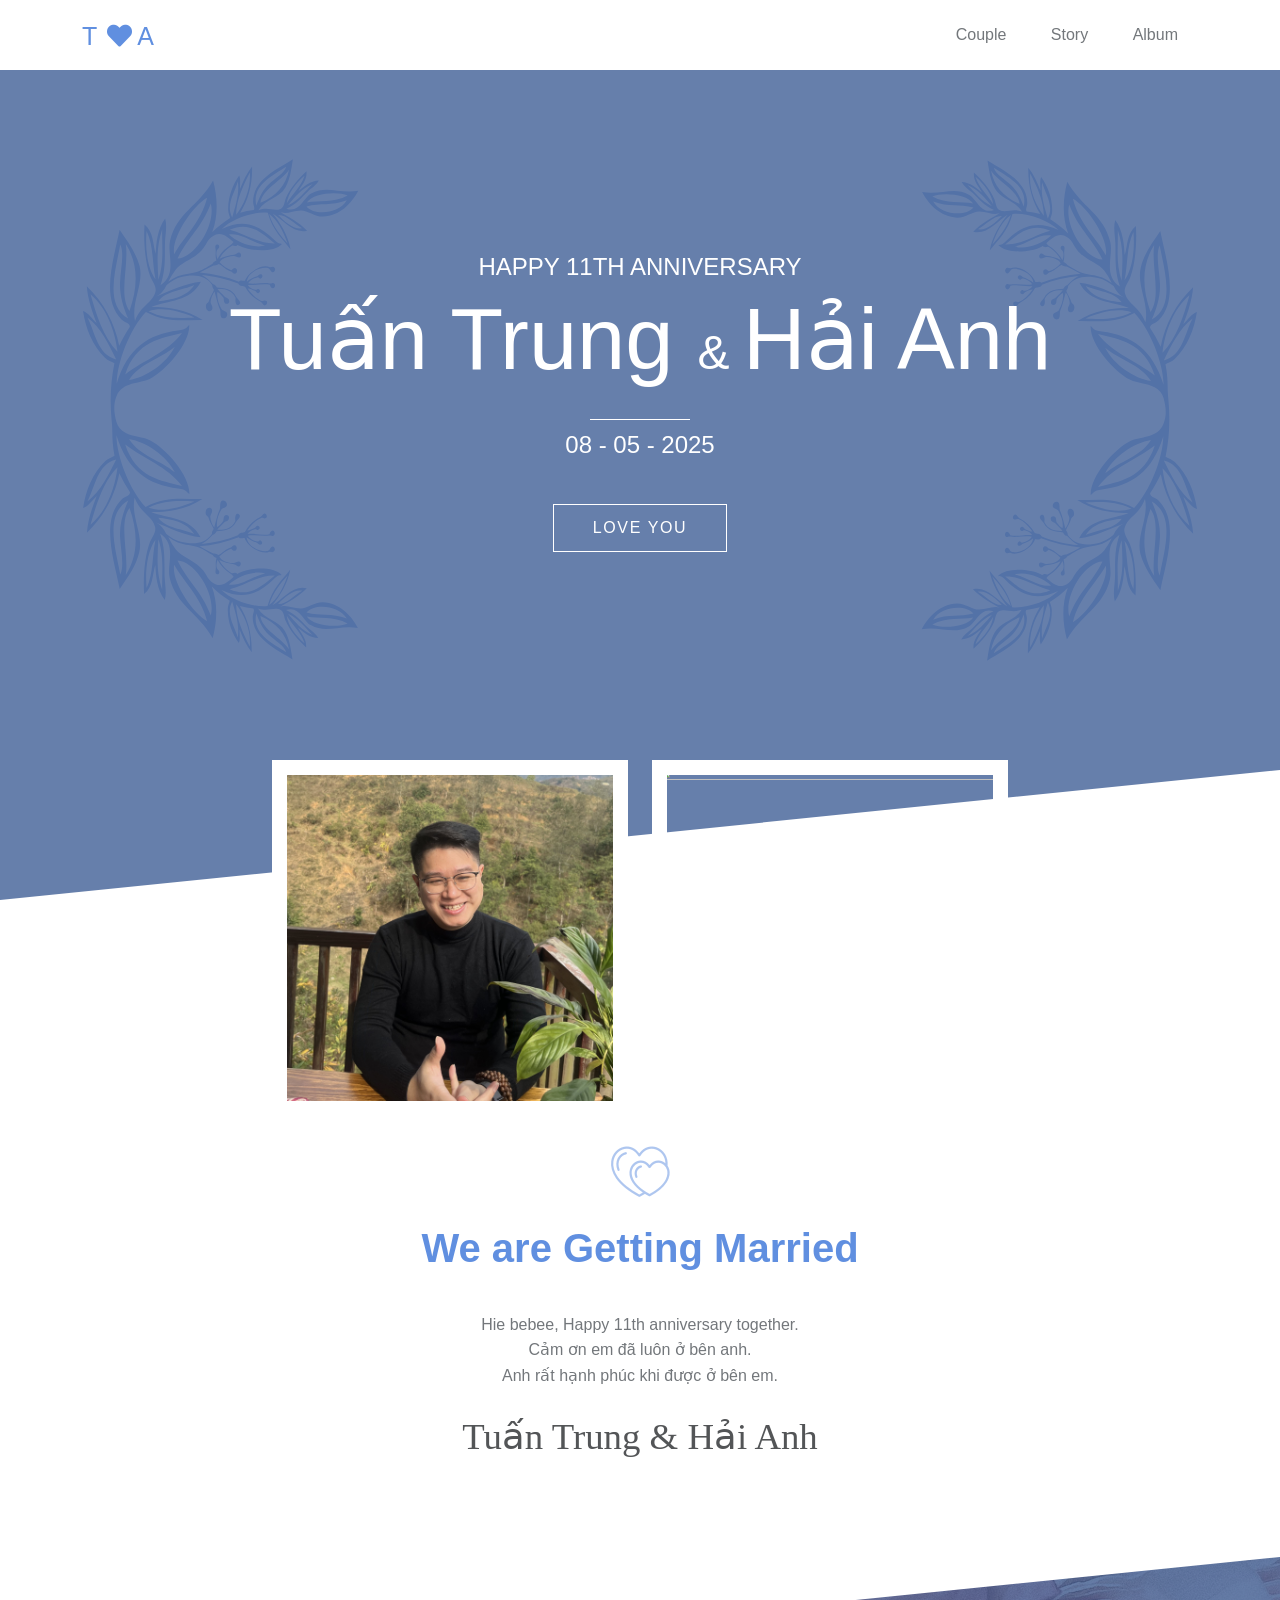
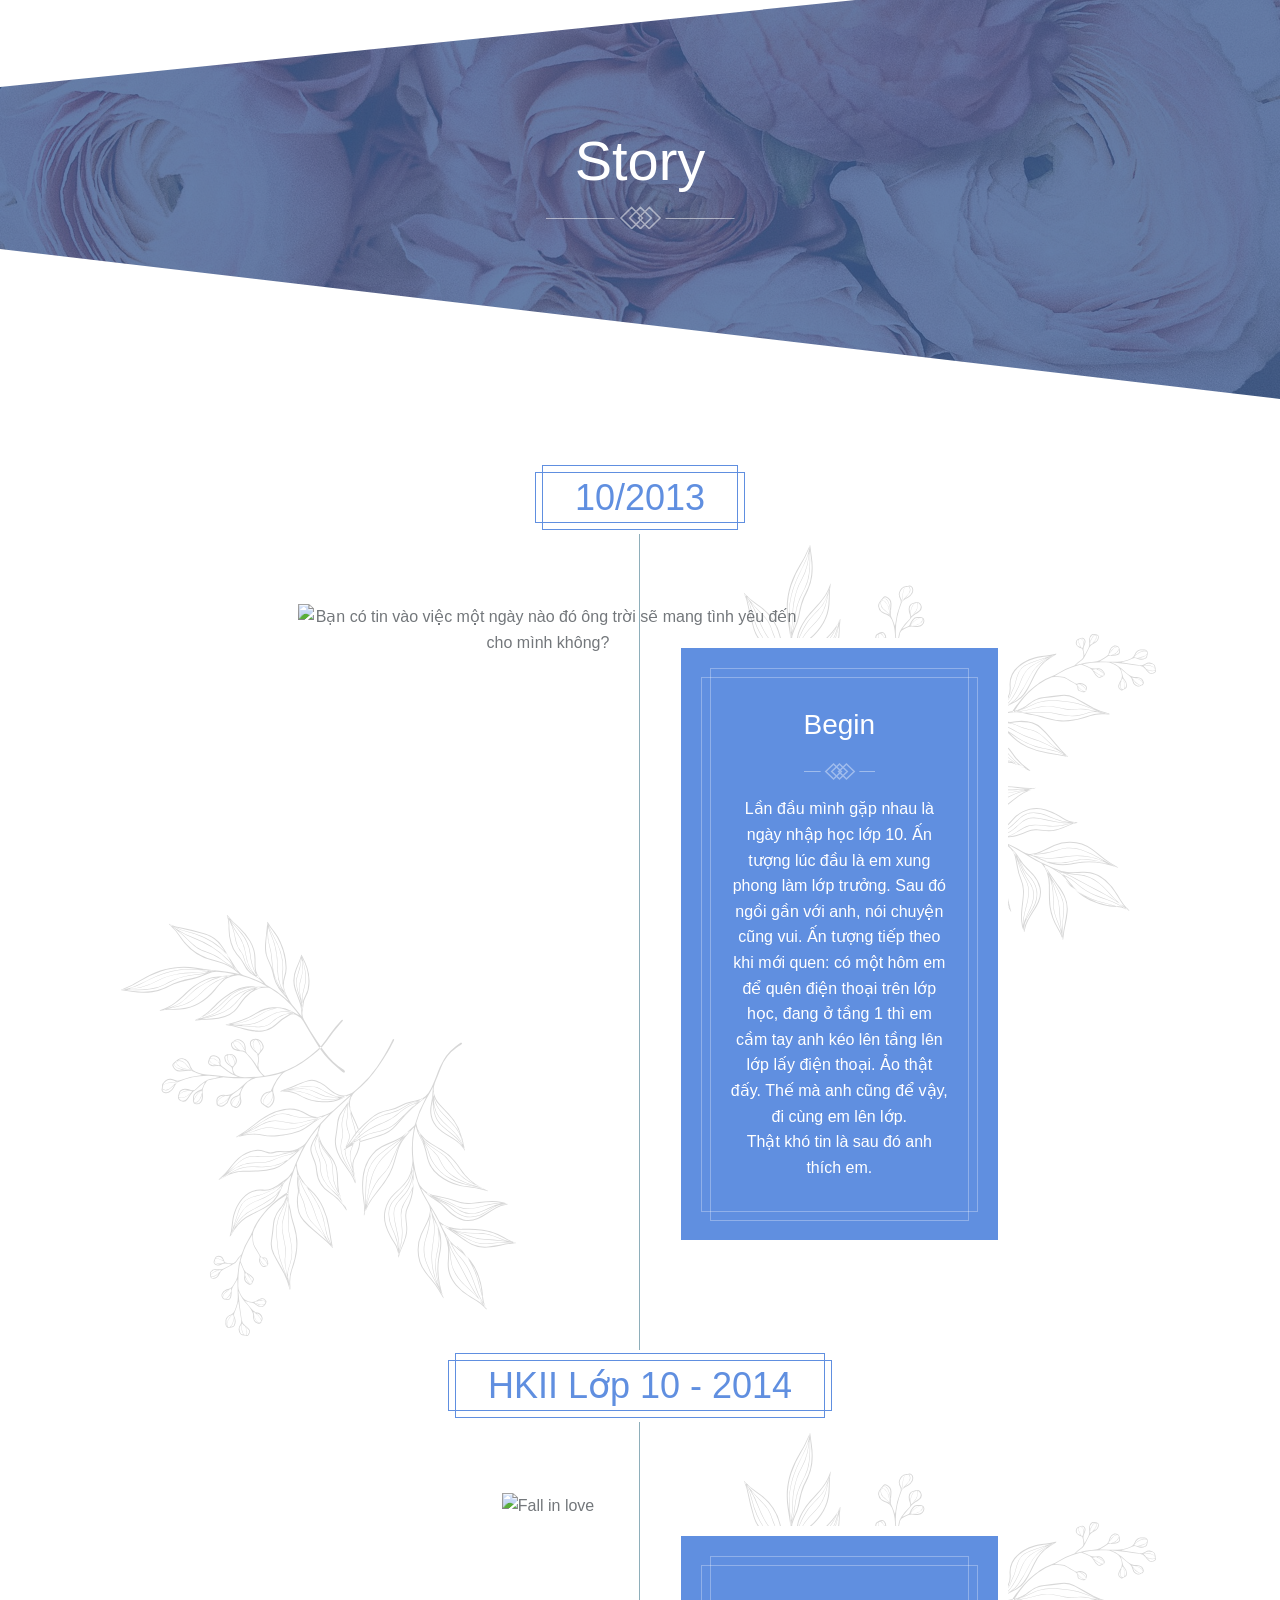
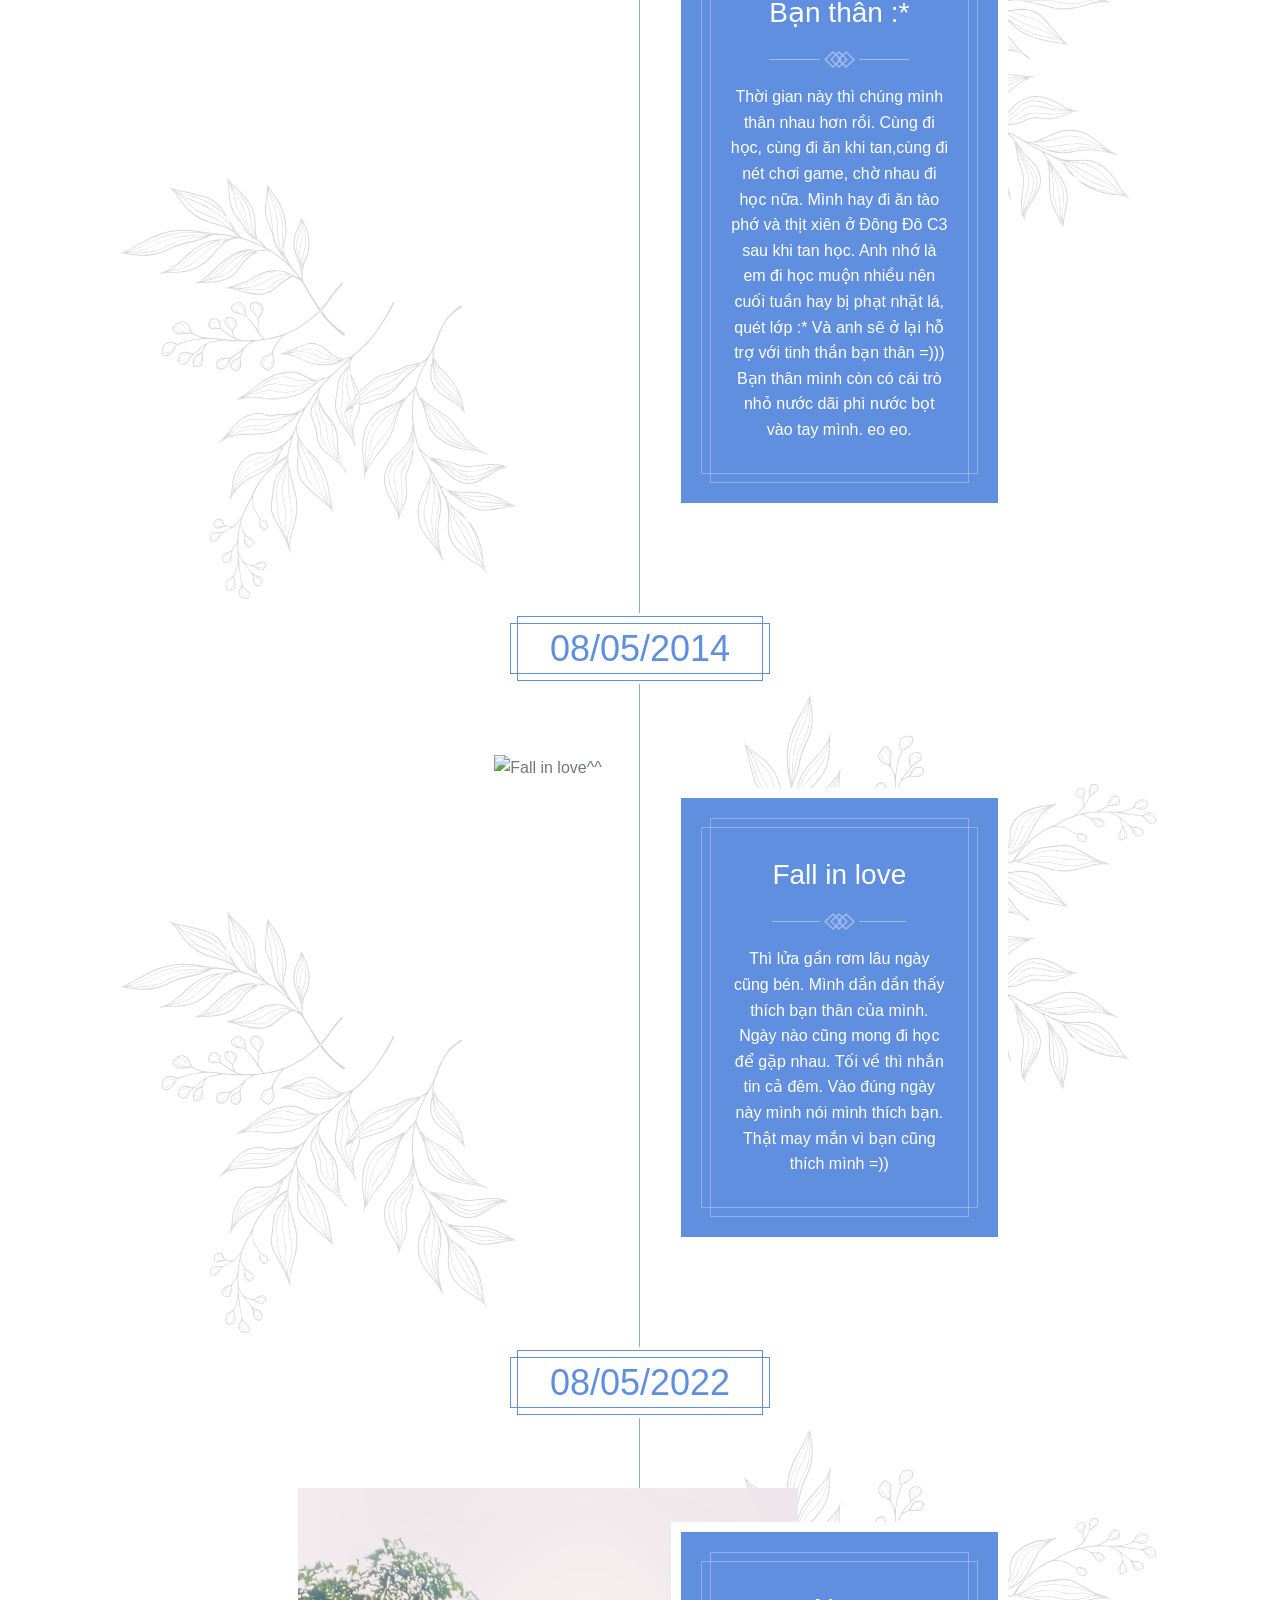
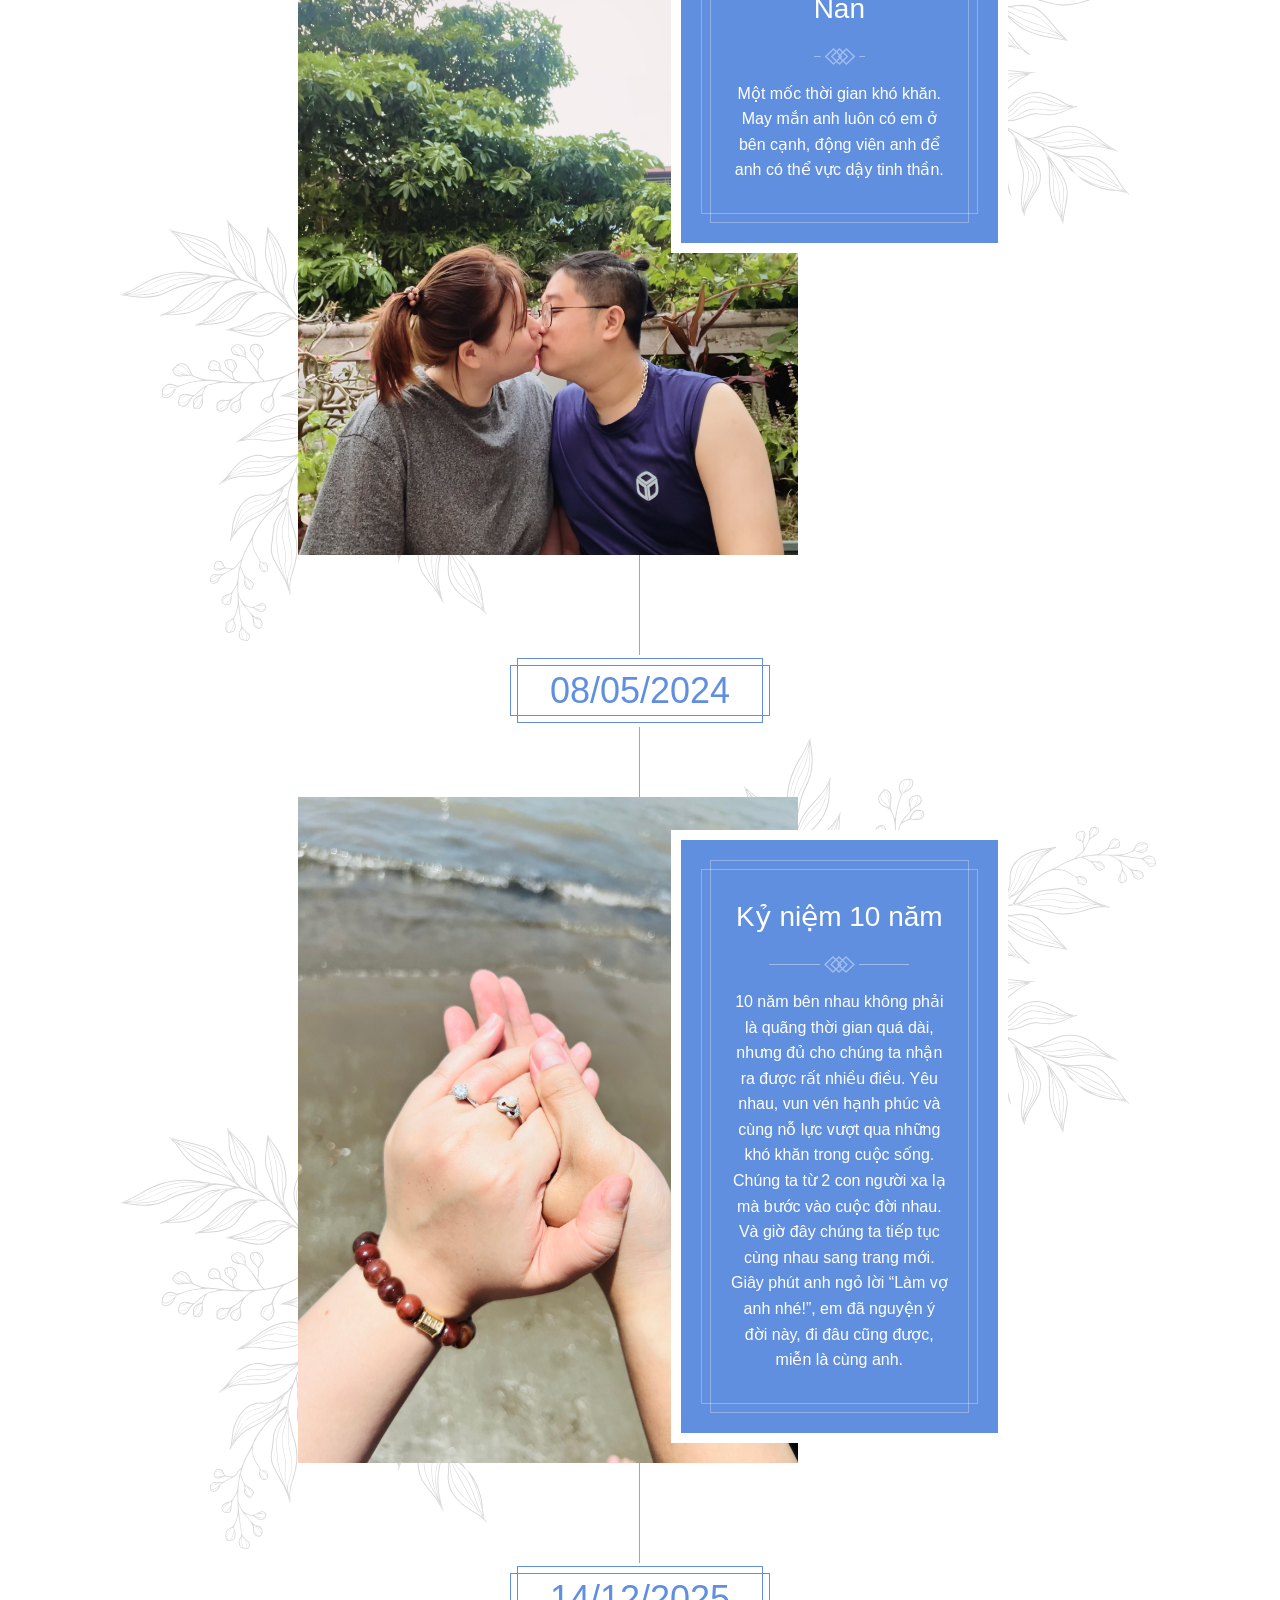
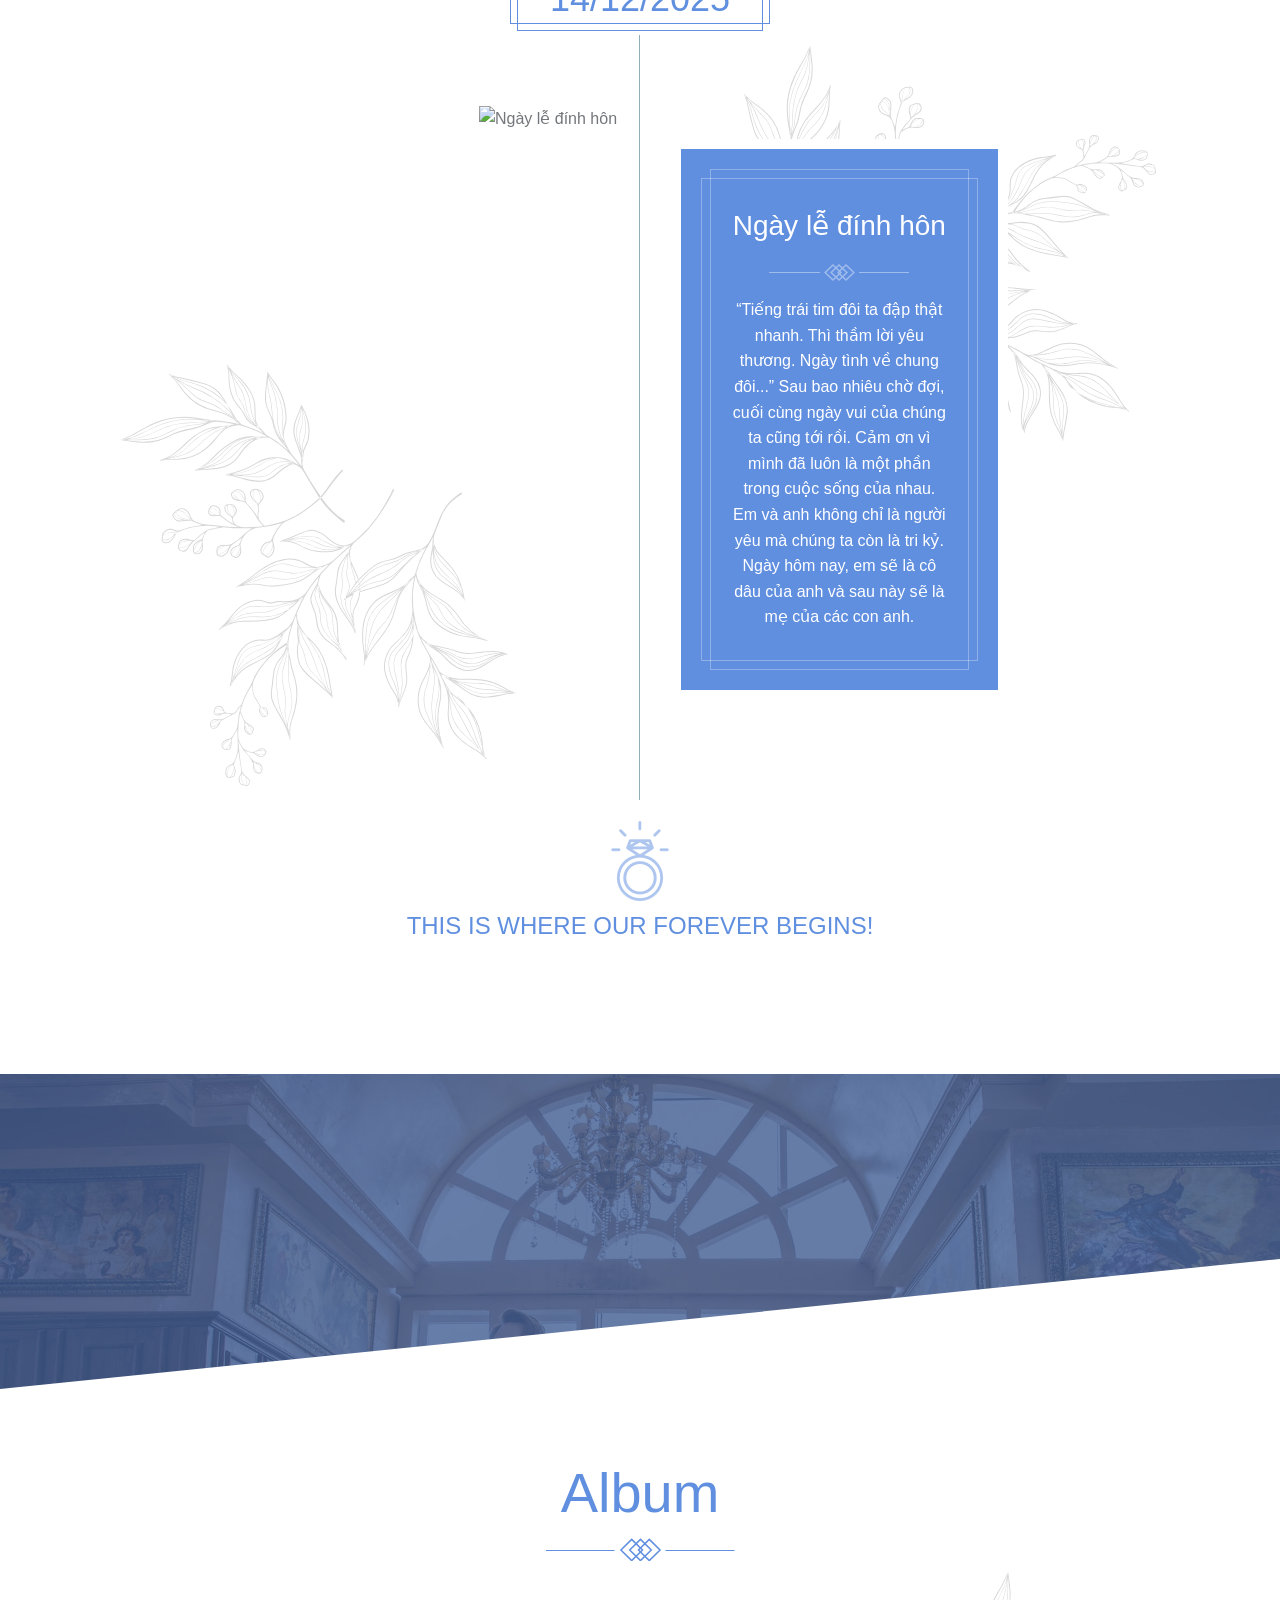
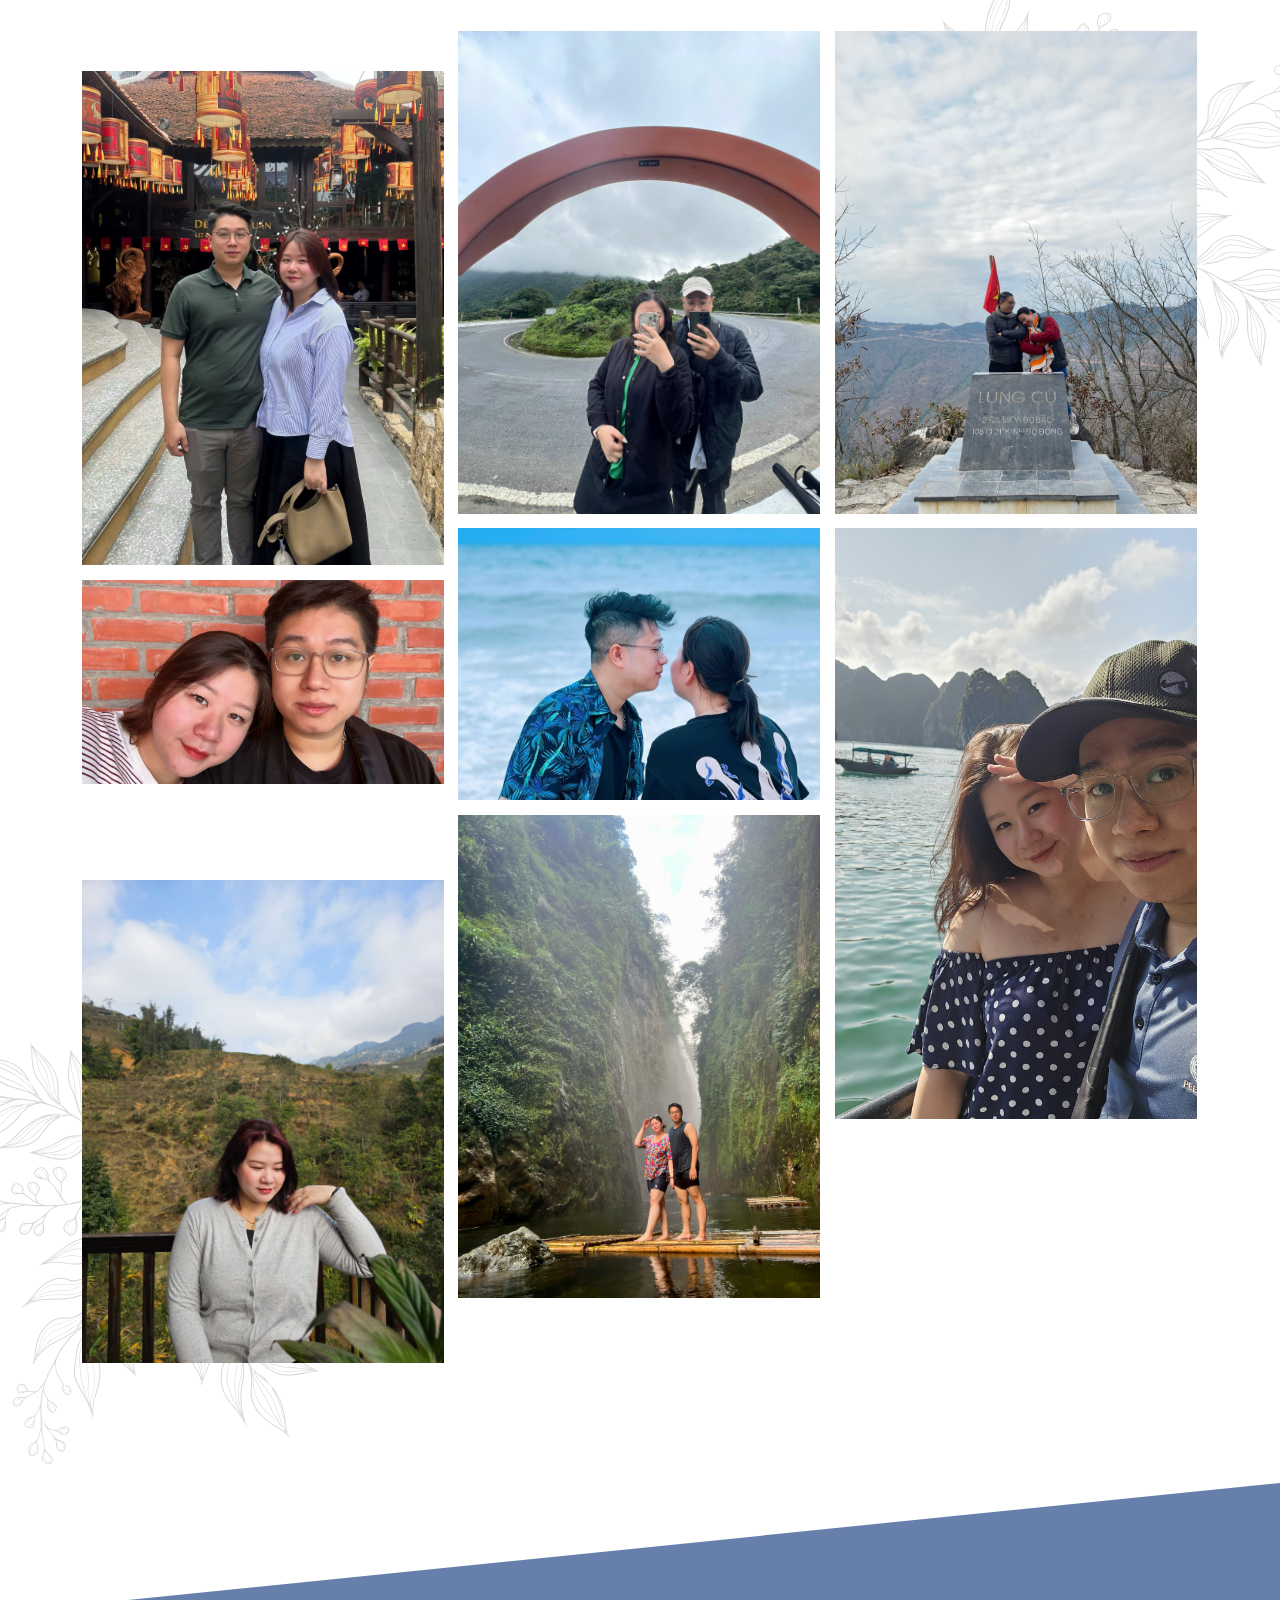
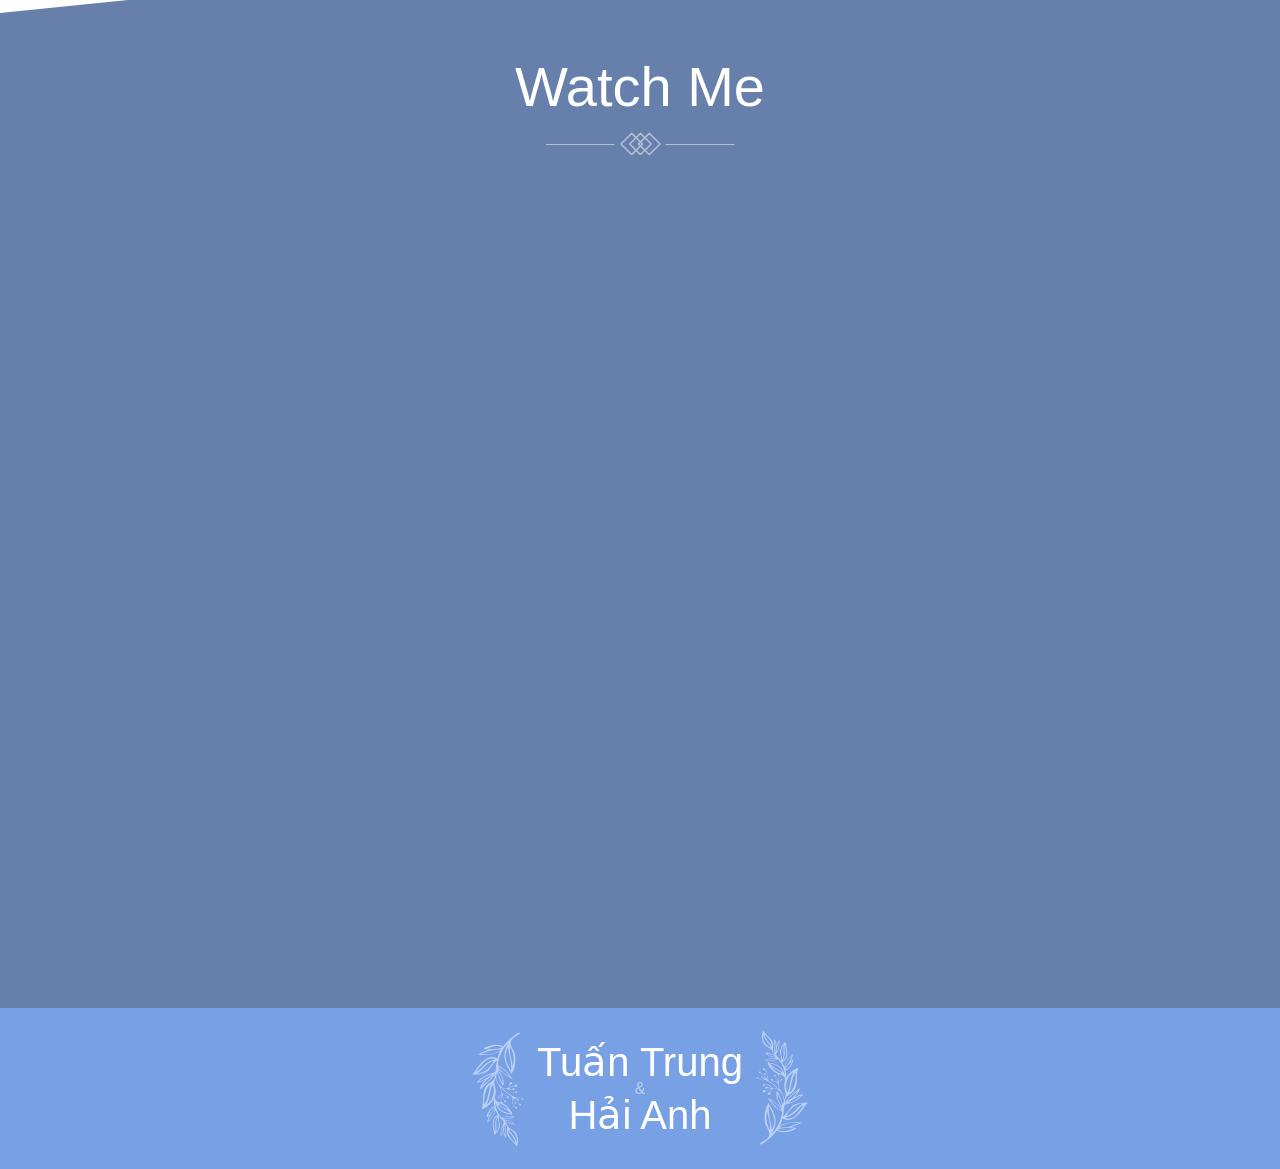
==== commit 60812bfe: "final" ====
--- a/index.html
+++ b/index.html
@@ -19,12 +19,12 @@
     <meta property="og:title" content="Nguyễn Tuấn Trung &amp; Trương Hải Anh Wedding site!">
     <meta property="og:url" content="index.html">
     <meta property="og:description" content="Nguyễn Hồ Tuấn Trung &amp; Trương Hải Anh - Our wedding date: 2025-12-14">
-    <meta property="og:image" content="../cdn.biihappy.com/ziiweb/website/68178e9ee940bb5ca30f4861/c2adaf1fdfb50bc2e000b330e1559c9c.jpg">
-    <meta property="og:image:url" content="../cdn.biihappy.com/ziiweb/website/68178e9ee940bb5ca30f4861/c2adaf1fdfb50bc2e000b330e1559c9c.jpg">
-    <meta property="og:image:secure_url" content="../cdn.biihappy.com/ziiweb/website/68178e9ee940bb5ca30f4861/c2adaf1fdfb50bc2e000b330e1559c9c.jpg">
+    <meta property="og:image" content="img/website/68178e9ee940bb5ca30f4861/c2adaf1fdfb50bc2e000b330e1559c9c.jpg">
+    <meta property="og:image:url" content="img/website/68178e9ee940bb5ca30f4861/c2adaf1fdfb50bc2e000b330e1559c9c.jpg">
+    <meta property="og:image:secure_url" content="img/website/68178e9ee940bb5ca30f4861/c2adaf1fdfb50bc2e000b330e1559c9c.jpg">
     <!-- Fav and touch icons -->
-    <link rel="icon" type="image/png" sizes="32x32" href="../cdn.biihappy.com/ziiweb/website/68178e9ee940bb5ca30f4861/Heart.png">
-    <link rel="manifest" href="templates/template19/images/fav_touch_icons/manifest.json">
+    <link rel="icon" type="image/png" sizes="32x32" href="scr/common/imgs/Heart.png">
+    <link rel="manifest" href="scr/templates/template19/images/fav_touch_icons/manifest.json">
 
     <!-- Google Web Fonts -->
     <link rel="preconnect" href="https://fonts.googleapis.com/">
@@ -32,20 +32,20 @@
 	<link href="https://fonts.googleapis.com/css2?family=Open+Sans&amp;display=swap" rel="stylesheet">
 	<link href="https://fonts.googleapis.com/css2?family=Marmelad&amp;family=Oooh+Baby&amp;family=Bellota+Text&amp;display=swap" rel="stylesheet">
 
-    <link href="templates/template19/css/bootstrap.min27d7.css?v=20250312" rel="stylesheet" />
-    <link href="templates/template19/css/libs27d7.css?v=20250312" rel="stylesheet">
-    <link href="templates/template19/css/fontawesome-all.min27d7.css?v=20250312" rel="stylesheet" />
-    <link href="templates/template19/css/neela-icon-set27d7.css?v=20250312" rel="stylesheet" />
-    <link href="templates/template19/css/owl.carousel.min27d7.css?v=20250312" rel="stylesheet" />
-    <link href="templates/template19/css/style27d7.css?v=20250312" rel="stylesheet" />
-    <link href="common/calendar27d7.css?v=20250312" rel="stylesheet">
-    <link href="common/toastr/toastr.min27d7.css?v=20250312" rel="stylesheet">
+    <link href="scr/templates/template19/css/bootstrap.min27d7.css?v=20250312" rel="stylesheet" />
+    <link href="scr/templates/template19/css/libs27d7.css?v=20250312" rel="stylesheet">
+    <link href="scr/templates/template19/css/fontawesome-all.min27d7.css?v=20250312" rel="stylesheet" />
+    <link href="scr/templates/template19/css/neela-icon-set27d7.css?v=20250312" rel="stylesheet" />
+    <link href="scr/templates/template19/css/owl.carousel.min27d7.css?v=20250312" rel="stylesheet" />
+    <link href="scr/templates/template19/css/style27d7.css?v=20250312" rel="stylesheet" />
+    <link href="scr/common/calendar27d7.css?v=20250312" rel="stylesheet">
+    <link href="scr/common/toastr/toastr.min27d7.css?v=20250312" rel="stylesheet">
 
     <script async src="https://www.googletagmanager.com/gtag/js?id=G-K9L0ZFE1PJ"></script>
 	<script>window.dataLayer = window.dataLayer || []; function gtag(){dataLayer.push(arguments);} gtag('js', new Date()); gtag('config', 'G-K9L0ZFE1PJ');</script>
 </head>
 <script type="text/javascript">
-    <!-- var photoGalleries = []; -->
+    var photoGalleries = [];
     var dataWishes = [];
 </script>
 <body>
@@ -86,15 +86,8 @@
 
                                     <li><a href="#story">Story</a></li>
                                     
-                                    <!-- <li><a href="#bridesmaids">Phù Dâu &amp; Phù Rể</a></li> -->
-                                    
                                     <li><a href="#gallery">Album</a></li>
                                     
-                                    <!-- <li><a href="#events">Sự kiện cưới</a></li> -->
-                                    
-                                    <!-- <li><a href="#rsvp">Sổ Lưu Bút</a></li> -->
-                                    
-                                    <!-- <li><a href="#donate">Mừng cưới</a></li> -->
                                 </ul>
 
                                 <button id="nav-mobile-btn"><i class="fas fa-bars"></i></button><!-- Mobile menu button -->
@@ -116,11 +109,11 @@
                     <div class="col-sm-12">
 
                         <div class="hero-wrapper v-center">
-                            <h2 data-animation-direction="fade" data-animation-delay="600">Happy anniversary</h2>
+                            <h2 data-animation-direction="fade" data-animation-delay="600">Happy 11th anniversary</h2>
 
                             <h1 class="hero-title light ">
                                 <span class="d-block d-sm-inline" data-animation-direction="from-right" data-animation-delay="300">Tuấn Trung</span>
-                                <small class="d-block d-sm-inline" data-animation-direction="from-top" data-animation-delay="300">&</small>
+                                <small class="d-block d-sm-inline" data-animation-direction="from-top" data-animation-delay="300">& </small>
                                 <span class="d-block d-sm-inline" data-animation-direction="from-left" data-animation-delay="300">Hải Anh</span>
                             </h1>
 
@@ -130,7 +123,7 @@
 							                            <div data-animation-direction="fade" data-animation-delay="1000">
                                 <a href="#story" class="btn btn-light scrollto">Love You</a>
                             </div>
-                                                    </div>
+                        </div>
 
                     </div>
                 </div>
@@ -143,20 +136,24 @@
         <section id="couple">
             <div class="container">
                 <div class="row about-elems-wrapper">
-                    <div class="element col-md-6 col-xl-4 offset-xl-2" data-animation-direction="from-left"
-                        data-animation-delay="300">
+                    <div class="element col-md-6 col-xl-4 offset-xl-2" data-animation-direction="from-left" data-animation-delay="300">
                         <div class="image">
-                            <img src="../cdn.biihappy.com/ziiweb/website/68178e9ee940bb5ca30f4861/9c1bb00b27290bffdc390f340ad97701.jpg" alt="" width="600" height="714" />
+                            <img src="img/website/68178e9ee940bb5ca30f4861/AvaT.jpg" alt="" width="600" height="714" />
                             <div class="hover-info neela-style">
                                 <div class="content">
-                                    <h3>Tuấn Trung<small>Tom</small></h3>
-                                                                        <p>...<a class="button-see" data-src="../cdn.biihappy.com/ziiweb/website/68178e9ee940bb5ca30f4861/9c1bb00b27290bffdc390f340ad97701.jpg" data-content="" 
+                                    <h3>Tuấn Trung
+									<small>Tom</small>
+									</h3>
+                                    <p>
+									<a class="button-see" data-src="img/website/68178e9ee940bb5ca30f4861/AvaT.jpg" data-content="" 
                                         data-instagram="" data-twitter="" 
-                                        data-facebook="" data-name="Nguyễn Hồ Tuấn Trung"
-                                        style="font-size:14px;cursor: pointer">Bấm vào để ngắm kỹ hơn<i class="bi bi-arrow-down-short"></i></a>
+                                        data-facebook="" data-name="Tuấn Trung"
+                                        style="font-size:14px;cursor: pointer"> Bấm vào để ngắm kỹ hơn nhé =)) 
+										<i class="bi bi-arrow-down-short"></i>
+									</a>
                                     </p>
-                                                                        <ul class="sn-icons">
-                                                                                                                                                            </ul>
+                                    <ul class="sn-icons">
+                                    </ul>
                                 </div>
                             </div>
                         </div>
@@ -169,15 +166,20 @@
                     <div class="element col-md-6 col-xl-4" data-animation-direction="from-right"
                         data-animation-delay="400">
                         <div class="image">
-                            <img src="../cdn.biihappy.com/ziiweb/website/68178e9ee940bb5ca30f4861/5213cdbc63579f002cff1afbbb483eea.jpg" alt="" width="600" height="714" />
+                            <img src="img/website/68178e9ee940bb5ca30f4861/AvaNa.jpg" alt="" width="600" height="714" />
                             <div class="hover-info neela-style">
                                 <div class="content">
-                                    <h3>Hải Anh<small>Na</small></h3>
-                                                                        <p> ...<a class="button-see" data-src="../cdn.biihappy.com/ziiweb/website/68178e9ee940bb5ca30f4861/5213cdbc63579f002cff1afbbb483eea.jpg" data-content="" 
+                                    <h3>Hải Anh
+									<small>Na</small>
+									</h3>
+                                    <p> Na ngoan xinh yêu
+									<a class="button-see" data-src="img/website/68178e9ee940bb5ca30f4861/AvaNa.jpg" data-content="" 
                                         data-instagram="" data-twitter="" 
-                                        data-facebook="" data-name="Trương Hải Anh" style="font-size:14px;cursor: pointer">Bấm vào để ngắm kỹ hơn<i class="bi bi-arrow-down-short"></i></a></p>
-                                                                        <ul class="sn-icons">
-                                                                                                                                                            </ul>
+                                        data-facebook="" data-name="Hải Anh" style="font-size:14px;cursor: pointer">...Click Me Pls 
+										<i class="bi bi-arrow-down-short"></i>
+									</a>
+									</p>
+                                    <ul class="sn-icons"> </ul>
                                 </div>
                             </div>
                         </div>
@@ -187,22 +189,9 @@
                 <div class="row">
                     <div class="about-us-desc col-lg-8 offset-lg-2" data-animation-direction="from-bottom" data-animation-delay="300">
                         <h3>We are Getting Married</h3>
-                        <p>Thật vui vì được gặp và đón tiếp các bạn trong một dịp đặc biệt như đám cưới của chúng tôi. Chúng tôi muốn gửi đến bạn những lời cảm ơn sâu sắc nhất và để bạn biết chúng tôi rất hạnh phúc khi thấy bạn ở đó. Cảm ơn các bạn rất nhiều vì sự hiện diện cùng những lời chúc tốt đẹp mà bạn đã dành cho chúng tôi!</p>
+                        <p>Hie bebee, Happy 11th anniversary together. <br>Cảm ơn em đã luôn ở bên anh. <br>Anh rất hạnh phúc khi được ở bên em. </p>
                         <p class="groom-bride-signature"><span>Tuấn Trung</span> & <span>Hải Anh</span></p>
-                        <!--<img src="https://quans2dung.iwedding.info/templates/template19/images/signature-2.png" alt="Andrew and Isabella"> -->
-                        <!-- <div class="parent-info-group"> -->
-                        	                                <!-- <div class="parent-infos"> -->
-                                	                                	<!-- <div class="parent-info"><span class="parent-title">Con ông:</span> <span class="parent-name">Nguyễn Văn Quảng</span></div> -->
-                                	                                	
-                                	                                	<!-- <div class="parent-info"><span class="parent-title">Con bà:</span> <span class="parent-name">Lý Thu Hương</span></div> -->
-                                	                                <!-- </div> -->
-                                                                
-                                                            <!-- <div class="parent-infos"> -->
-                                	                                	<!-- <div class="parent-info"><span class="parent-title">Con ông:</span> <span class="parent-name">Nguyễn Văn Mùi</span></div> -->
-                                	                                	
-                                	                                	<!-- <div class="parent-info"><span class="parent-title">Con bà:</span> <span class="parent-name">Trần Thị Hệ</span></div> -->
-                                	                                <!-- </div> -->
-                                                        <!-- </div> -->
+                       
                     </div>
                 </div>
             </div>
@@ -210,9 +199,9 @@
         <!-- END ABOUT US SECTION -->
 
                 <!-- BEGIN OUR STORY TITLE SECTION -->
-        <section id="our-story-title" class="parallax-background bg-color-overlay section-divider-bottom-2 padding-divider-top" style="background-image: url(../cdn.biihappy.com/ziiweb/default/template/644000ba4f8e0c7ddf09c709/d22ce318c91e96e35328d63da2364702.jpg)">
+        <section id="our-story-title" class="parallax-background bg-color-overlay section-divider-bottom-2 padding-divider-top" style="background-image: url(img/default/template/644000ba4f8e0c7ddf09c709/d22ce318c91e96e35328d63da2364702.jpg)">
             <div class="section-divider-top-1 off-section"></div>
-            <!-- The class "section-divider-top-1" can also be applied to the tag <section>. In this case, it was added on a new <div> because the tag <section> have all pseudo elements (::after and ::before) in use. -->
+       
             <div class="container">
                 <div class="row">
                     <div class="col-sm-12">
@@ -229,15 +218,15 @@
                 <div class="row">
                     <div class="col-md-12 col-lg-10 offset-lg-1 col-xl-8 offset-xl-2">
                         <div class="timeline">
-                        	                            <div class="year" data-animation-direction="from-top" data-animation-delay="250">
+                        	<div class="year" data-animation-direction="from-top" data-animation-delay="250">
                                 <span class="neela-style">10/2013</span>
                             </div>
                             <div class="gallery-container">
                                 <div class="timeline-gallery-wrapper" data-animation-direction="from-left" data-animation-delay="250">
                                     <div class="timeline-gallery-del">
                                         <div class="item text-center">
-                                            <!--<a class="hover-img" href="https://quans2dung.iwedding.info/templates/template19/images/timeline-slider-img1.jpg" data-lightbox="gallery-timeline" title="Our Vacations"><span class="btn btn-light btn-sm">+</span></a>-->
-                                            <img src="../cdn.biihappy.com/ziiweb/website/68178e9ee940bb5ca30f4861/b7f8ef19f3c26f27540aee9c243d0e03.jpg" alt="Bạn có tin vào việc một ngày nào đó ông trời sẽ mang tình yêu đến cho mình không?" class="w-100 h-auto" style="max-width:500px;" />
+                                         
+                                            <img src="img/website/68178e9ee940bb5ca30f4861/Story1.jpg" alt="Bạn có tin vào việc một ngày nào đó ông trời sẽ mang tình yêu đến cho mình không?" class="w-100 h-auto" style="max-width:500px;" />
                                         </div>
                                     </div>
                                 </div>
@@ -245,21 +234,21 @@
                                 <div class="description-wrapper" data-animation-direction="from-bottom" data-animation-delay="250">
                                     <div class="description">
                                         <div class="neela-style">
-                                            <h4>Bạn có tin vào việc một ngày nào đó ông trời sẽ mang tình yêu đến cho mình không?</h4>
-                                            <p>Tôi đã từng không tin vào tình yêu online. Đã từng nghĩ làm sao có thể thích một người chưa từng gặp mặt? Vậy mà giờ đây tôi lại đang như vậy, bây giờ tôi đã hiểu: thế giới ảo tình yêu thật đấy!!! Ngày ấy vu vơ đăng một dòng status trên facebook than thở, vu vơ đùa giỡn nói chuyện với một người xa lạ chưa từng quen. Mà nào hay biết, 4 năm sau người ấy lại là chồng mình.</p>
-                                        </div>
-                                    </div>
-                                </div>
-                            </div>
-							                            <div class="year" data-animation-direction="from-top" data-animation-delay="250">
-                                <span class="neela-style">08/05/2014</span>
+                                            <h4>Begin</h4>
+                                            <p>Lần đầu mình gặp nhau là ngày nhập học lớp 10. Ấn tượng lúc đầu là em xung phong làm lớp trưởng. Sau đó ngồi gần với anh, nói chuyện cũng vui. Ấn tượng tiếp theo khi mới quen: có một hôm em để quên điện thoại trên lớp học, đang ở tầng 1 thì em cầm tay anh kéo lên tầng lên lớp lấy điện thoại. Ảo thật đấy. Thế mà anh cũng để vậy, đi cùng em lên lớp. <br>Thật khó tin là sau đó anh thích em.</p>
+                                        </div>
+                                    </div>
+                                </div>
+                            </div>
+							<div class="year" data-animation-direction="from-top" data-animation-delay="250">
+                                <span class="neela-style">HKII Lớp 10 - 2014</span>
                             </div>
                             <div class="gallery-container">
                                 <div class="timeline-gallery-wrapper" data-animation-direction="from-left" data-animation-delay="250">
                                     <div class="timeline-gallery-del">
                                         <div class="item text-center">
-                                            <!--<a class="hover-img" href="https://quans2dung.iwedding.info/templates/template19/images/timeline-slider-img1.jpg" data-lightbox="gallery-timeline" title="Our Vacations"><span class="btn btn-light btn-sm">+</span></a>-->
-                                            <img src="../cdn.biihappy.com/ziiweb/default/website/604b9769d7be40d0d5bad7c5265dc849.jpg" alt="Lời tỏ tình dễ thương^^" class="w-100 h-auto" style="max-width:500px;" />
+                                         
+                                            <img src="img/website/68178e9ee940bb5ca30f4861/Story2.jpg" alt="Fall in love" class="w-100 h-auto" style="max-width:500px;" />
                                         </div>
                                     </div>
                                 </div>
@@ -267,21 +256,22 @@
                                 <div class="description-wrapper" data-animation-direction="from-bottom" data-animation-delay="250">
                                     <div class="description">
                                         <div class="neela-style">
-                                            <h4>Lời tỏ tình dễ thương^^</h4>
-                                            <p>Ngày ấy, tôi 21! Một mình giữa phố thị nấp tập. Mỗi chiều cuối tuần thường chạy xe vòng quanh qua những con phố, len lỏi trong từng dòng người tấp nập. Hay thậm chí là ghé vào một quán cà phê ven đường để ngồi đó và cảm nhận về cuộc sống của riêng mình. Đôi khi lạc lõng và hơi cô đơn. Nhưng rồi một ngày đẹp trời, người con trai ấy xuất hiện, nắm tay rồi thủ thỉ vào tai: “Hy vọng sau này anh được làm những điều ấy cùng em”.</p>
-                                        </div>
-                                    </div>
-                                </div>
-                            </div>
-							                            <div class="year" data-animation-direction="from-top" data-animation-delay="250">
-                                <span class="neela-style">08/05/2024</span>
+                                            <h4>Bạn thân :*</h4>
+                                            <p>Thời gian này thì chúng mình thân nhau hơn rồi. Cùng đi học, cùng đi ăn khi tan,cùng đi nét chơi game, chờ nhau đi học nữa. Mình hay đi ăn tào phớ và thịt xiên ở Đông Đô C3 sau khi tan học. Anh nhớ là em đi học muộn nhiều nên cuối tuần hay bị phạt nhặt lá, quét lớp :* Và anh sẽ ở lại hỗ trợ với tinh thần bạn thân =))) Bạn thân mình còn có cái trò nhỏ nước dãi phì nước bọt vào tay mình. eo eo.</p>
+                                        </div>
+                                    </div>
+                                </div>
+                            </div>
+							
+							<div class="year" data-animation-direction="from-top" data-animation-delay="250">
+                                <span class="neela-style">08/05/2014</span>
                             </div>
                             <div class="gallery-container">
                                 <div class="timeline-gallery-wrapper" data-animation-direction="from-left" data-animation-delay="250">
                                     <div class="timeline-gallery-del">
                                         <div class="item text-center">
-                                            <!--<a class="hover-img" href="https://quans2dung.iwedding.info/templates/template19/images/timeline-slider-img1.jpg" data-lightbox="gallery-timeline" title="Our Vacations"><span class="btn btn-light btn-sm">+</span></a>-->
-                                            <img src="../cdn.biihappy.com/ziiweb/default/website/eb13d6af3ecce1c4c852a6b09913bdca.jpg" alt="Phút giây cầu hôn" class="w-100 h-auto" style="max-width:500px;" />
+                                         
+                                            <img src="img/default/website/604b9769d7be40d0d5bad7c5265dc849.jpg" alt="Fall in love^^" class="w-100 h-auto" style="max-width:500px;" />
                                         </div>
                                     </div>
                                 </div>
@@ -289,21 +279,67 @@
                                 <div class="description-wrapper" data-animation-direction="from-bottom" data-animation-delay="250">
                                     <div class="description">
                                         <div class="neela-style">
-                                            <h4>Phút giây cầu hôn</h4>
-                                            <p>5 năm bên nhau không phải là quãng thời gian quá dài, nhưng đủ cho chúng ta nhận ra được rất nhiều điều. Yêu nhau, vun vén hạnh phúc và cùng nỗ lực vượt qua những khó khăn trong cuộc sống. Chúng ta từ 2 con người xa lạ mà bước vào cuộc đời nhau. Và giờ đây chúng ta tiếp tục cùng nhau sang trang mới. Giây phút anh ngỏ lời “Làm vợ anh nhé!”, em đã nguyện ý đời này, đi đâu cũng được, miễn là cùng anh.</p>
-                                        </div>
-                                    </div>
-                                </div>
-                            </div>
-							                            <div class="year" data-animation-direction="from-top" data-animation-delay="250">
-                                <span class="neela-style">14/12/2025</span>
-                            </div>
+                                            <h4>Fall in love</h4>
+                                            <p>Thì lửa gần rơm lâu ngày cũng bén. Mình dần dần thấy thích bạn thân của mình. Ngày nào cũng mong đi học để gặp nhau. Tối về thì nhắn tin cả đêm. Vào đúng ngày này mình nói mình thích bạn. Thật may mắn vì bạn cũng thích mình =))</p>
+                                        </div>
+                                    </div>
+                                </div>
+                            </div>
+							
+							<div class="year" data-animation-direction="from-top" data-animation-delay="250">
+                                <span class="neela-style">08/05/2022</span>
+							</div>
                             <div class="gallery-container">
                                 <div class="timeline-gallery-wrapper" data-animation-direction="from-left" data-animation-delay="250">
                                     <div class="timeline-gallery-del">
                                         <div class="item text-center">
-                                            <!--<a class="hover-img" href="https://quans2dung.iwedding.info/templates/template19/images/timeline-slider-img1.jpg" data-lightbox="gallery-timeline" title="Our Vacations"><span class="btn btn-light btn-sm">+</span></a>-->
-                                            <img src="../cdn.biihappy.com/ziiweb/default/website/15be4c2cfb762806d02a699688cbe2c2.jpg" alt="Ngày lễ đính hôn" class="w-100 h-auto" style="max-width:500px;" />
+                                          
+                                            <img src="img/default/website/08052022.jpg" alt="2022" class="w-100 h-auto" style="max-width:500px;" />
+                                        </div>
+                                    </div>
+                                </div>
+
+                                <div class="description-wrapper" data-animation-direction="from-bottom" data-animation-delay="250">
+                                    <div class="description">
+                                        <div class="neela-style">
+                                            <h4>Nan</h4>
+                                            <p> Một mốc thời gian khó khăn. May mắn anh luôn có em ở bên cạnh, động viên anh để anh có thể vực dậy tinh thần.</p>
+                                        </div>
+                                    </div>
+                                </div>
+                            </div>
+							
+							<div class="year" data-animation-direction="from-top" data-animation-delay="250">
+                                <span class="neela-style">08/05/2024</span>
+							</div>
+                            <div class="gallery-container">
+                                <div class="timeline-gallery-wrapper" data-animation-direction="from-left" data-animation-delay="250">
+                                    <div class="timeline-gallery-del">
+                                        <div class="item text-center">
+                                          
+                                            <img src="img/default/website/eb13d6af3ecce1c4c852a6b09913bdca.jpg" alt="Phút giây cầu hôn" class="w-100 h-auto" style="max-width:500px;" />
+                                        </div>
+                                    </div>
+                                </div>
+
+                                <div class="description-wrapper" data-animation-direction="from-bottom" data-animation-delay="250">
+                                    <div class="description">
+                                        <div class="neela-style">
+                                            <h4>Kỷ niệm 10 năm</h4>
+                                            <p>10 năm bên nhau không phải là quãng thời gian quá dài, nhưng đủ cho chúng ta nhận ra được rất nhiều điều. Yêu nhau, vun vén hạnh phúc và cùng nỗ lực vượt qua những khó khăn trong cuộc sống. Chúng ta từ 2 con người xa lạ mà bước vào cuộc đời nhau. Và giờ đây chúng ta tiếp tục cùng nhau sang trang mới. Giây phút anh ngỏ lời “Làm vợ anh nhé!”, em đã nguyện ý đời này, đi đâu cũng được, miễn là cùng anh.</p>
+                                        </div>
+                                    </div>
+                                </div>
+                            </div>
+							                            <div class="year" data-animation-direction="from-top" data-animation-delay="250">
+                                <span class="neela-style">14/12/2025</span>
+                            </div>
+                            <div class="gallery-container">
+                                <div class="timeline-gallery-wrapper" data-animation-direction="from-left" data-animation-delay="250">
+                                    <div class="timeline-gallery-del">
+                                        <div class="item text-center">
+                                           
+                                            <img src="img/default/website/15be4c2cfb762806d02a699688cbe2c2.jpg" alt="Ngày lễ đính hôn" class="w-100 h-auto" style="max-width:500px;" />
                                         </div>
                                     </div>
                                 </div>
@@ -317,7 +353,7 @@
                                     </div>
                                 </div>
                             </div>
-							                        </div>
+					 </div>
 
                         <div class="timeline_footer">
                             <div data-animation-direction="from-top" data-animation-delay="250"><i class="icon-diamond-ring"></i></div>
@@ -333,46 +369,11 @@
         <!-- END TIMELINE SECTION -->
         
         <!-- BEGIN THE WEDDING SECTION -->
-        <section id="invitation" class="parallax-background bg-color-overlay padding-divider-top section-divider-bottom-1" style="background-image: url(../cdn.biihappy.com/ziiweb/default/template/644000ba4f8e0c7ddf09c709/10896c191ff2008ed9d07a3ed53616e4.jpg);">
-            <div class="section-divider-top-1 off-section"></div>
-            <!-- The class "section-divider-top-1" can also be applied to the tag <section>. In this case, it was added on a new <div> because the tag <section> have all pseudo elements (::after and ::before) in use. -->
-            <div class="container">
-                <!-- <div class="row"> -->
-                    <!-- <div class="col-sm-12"> -->
-                        <!-- <h1 class="section-title light">The Big Day!</h1> -->
-                    <!-- </div> -->
-                <!-- </div> -->
-
-                <!-- <div class="row"> -->
-                    <!-- <div class="col-md-12 col-lg-10 offset-lg-1 col-xl-8 offset-xl-2 center"> -->
-                        <!-- <div class="invite neela-style" data-animation-direction="from-left" data-animation-delay="100"> -->
-                            <!-- <div class="invite_title"> -->
-                                <!-- <div class="text"> -->
-                                    <!-- Save<small>the</small>Date -->
-                                <!-- </div> -->
-                            <!-- </div> -->
-
-                            <!-- <div class="invite_info px-2 px-lg-4"> -->
-                                <!-- <h2 class="fs-1">Tuấn Trung <small>&</small> Hải Anh</h2> -->
-
-                                <!-- <div>Một lời chúc của bạn chắc chắn sẽ làm cho đám cưới của chúng tôi có thêm một niềm hạnh phúc!</div> -->
-                                <!-- <div class="center m-0 mt-2"> -->
-		                            <!-- <a href="#rsvp" class="btn btn-primary reverse scrollto text-white px-2" style="min-width:240px;max-width:240px;">Gửi lời chúc</a> -->
-		                        <!-- </div> -->
-		                        		                        <!-- <div class="center m-0"> -->
-		                            <!-- <a href="rsvp.html" target="_blank" class="btn btn-primary reverse text-white px-2 mt-2" style="min-width:240px;max-width:240px;">Xác nhận tham dự</a> -->
-		                        <!-- </div> -->
-		                                                        <!-- <div class="date">14 Tháng 12 2025</div> -->
-                                <!-- <div class="count-down-clock"> -->
-		                            <!-- <div id="clock" data-date="2025-12-14" data-text-day="Ngày" data-text-hour="Giờ" data-text-minute="Phút" data-text-second="Giây"></div> -->
-		                        <!-- </div> -->
-                                <!-- <!-- <div class="uppercase">At Birchwood Church<br>4181 Birchwood Ave Seal Beach, CA</div> -->
-                                <!-- <h5>Reception to follow</h5> --> -->
-                            <!-- </div> -->
-                        <!-- </div> -->
-                    <!-- </div> -->
-                <!-- </div> -->
-            </div>
+        <section id="invitation" class="parallax-background bg-color-overlay padding-divider-top section-divider-bottom-1" style="background-image: url(img/default/template/644000ba4f8e0c7ddf09c709/10896c191ff2008ed9d07a3ed53616e4.jpg);">
+           
+           
+            <div class="container">
+             
         </section>
         <!-- END THE WEDDING SECTION -->
         
@@ -382,9 +383,7 @@
                 <div class="row">
                     <div class="col-sm-12">
                         <h1 class="section-title">Album</h1>
-                        <!-- <<div class="center m-0 mt-2 mb-2">-->
-                        <!-- <<a href="https://quans2dung.iwedding.info/photo-album" target="_blank" class="btn btn-primary px-2" style="min-width:240px;max-width:240px;">xem album</a>> -->
-                        <!-- <</div>--> 
+                      
                     </div>
                 </div>
             </div>
@@ -394,203 +393,160 @@
                 <div class="row">
                     <div class="col col-xs-12">
                         <div class="gallery-container gallery-fancybox masonry-gallery">
-                            <!-- <script type="text/javascript"> -->
-                                    <!-- photoGalleries.push({ -->
-                                        <!-- src : "https://cdn.biihappy.com/ziiweb/website/68178e9ee940bb5ca30f4861/galleries/6818e55dd20c4c13c0048409/small.jpg", -->
-                                        <!-- thumb: "https://cdn.biihappy.com/ziiweb/website/68178e9ee940bb5ca30f4861/galleries/6818e55dd20c4c13c0048409/small.jpg", -->
+                             <!-- <script type="text/javascript"> -->
+                                    <!-- photoGalleries.push({  -->
+                                        <!-- src : "img/website/68178e9ee940bb5ca30f4861/galleries/Pick1/small.jpg",  -->
+                                        <!-- thumb: "img/website/68178e9ee940bb5ca30f4861/galleries/Pick1/small.jpg", -->
                                         <!-- subHtml: `<div class="lg-sub-html"><h4></h4></div>` -->
-                                    <!-- }); -->
+                                     <!-- });  -->
                             <!-- </script> -->
                                 
                         <div class="grid grid-item btn-see-more-gallery" data-index="0">
-                                    <img src="../cdn.biihappy.com/ziiweb/website/68178e9ee940bb5ca30f4861/galleries/6818e55dd20c4c13c0048409/small.jpg" alt class="img img-responsive">
-                                </div>
-                                                                                            <!-- <script type="text/javascript"> -->
-                                    <!-- photoGalleries.push({ -->
-                                        <!-- src : "https://cdn.biihappy.com/ziiweb/website/68178e9ee940bb5ca30f4861/galleries/6818e550a02a1a3f8a020a8e/large.jpg", -->
-                                        <!-- thumb: "https://cdn.biihappy.com/ziiweb/website/68178e9ee940bb5ca30f4861/galleries/6818e550a02a1a3f8a020a8e/small.jpg", -->
-                                        <!-- subHtml: `<div class="lg-sub-html"><h4></h4></div>` -->
-                                    <!-- }); -->
-                                <!-- </script> -->
-                                
-                                                                <div class="grid grid-item btn-see-more-gallery" data-index="1">
-                                    <img src="../cdn.biihappy.com/ziiweb/website/68178e9ee940bb5ca30f4861/galleries/6818e550a02a1a3f8a020a8e/small.jpg" alt class="img img-responsive">
-                                </div>
-                                                                                            <!-- <script type="text/javascript"> -->
-                                    <!-- photoGalleries.push({ -->
-                                        <!-- src : "https://cdn.biihappy.com/ziiweb/website/68178e9ee940bb5ca30f4861/galleries/6818e5444a86613c540686f3/large.jpg", -->
-                                        <!-- thumb: "https://cdn.biihappy.com/ziiweb/website/68178e9ee940bb5ca30f4861/galleries/6818e5444a86613c540686f3/small.jpg", -->
-                                        <!-- subHtml: `<div class="lg-sub-html"><h4></h4></div>` -->
-                                    <!-- }); -->
-                                <!-- </script> -->
-                                
-                                                                <div class="grid grid-item btn-see-more-gallery" data-index="2">
-                                    <img src="../cdn.biihappy.com/ziiweb/website/68178e9ee940bb5ca30f4861/galleries/6818e5444a86613c540686f3/small.jpg" alt class="img img-responsive">
-                                </div>
-                                                                                            <!-- <script type="text/javascript"> -->
-                                    <!-- photoGalleries.push({ -->
-                                        <!-- src : "https://cdn.biihappy.com/ziiweb/website/68178e9ee940bb5ca30f4861/galleries/6818e53a736be907850957b6/large.jpg", -->
-                                        <!-- thumb: "https://cdn.biihappy.com/ziiweb/website/68178e9ee940bb5ca30f4861/galleries/6818e53a736be907850957b6/small.jpg", -->
-                                        <!-- subHtml: `<div class="lg-sub-html"><h4></h4></div>` -->
-                                    <!-- }); -->
-                                <!-- </script> -->
-                                
-                                                                <div class="grid grid-item btn-see-more-gallery" data-index="3">
-                                    <img src="../cdn.biihappy.com/ziiweb/website/68178e9ee940bb5ca30f4861/galleries/6818e53a736be907850957b6/small.jpg" alt class="img img-responsive">
-                                </div>
-                                                                                            <!-- <script type="text/javascript"> -->
-                                    <!-- photoGalleries.push({ -->
-                                        <!-- src : "https://cdn.biihappy.com/ziiweb/website/68178e9ee940bb5ca30f4861/galleries/6818e530c0568f543a07aaf0/large.jpg", -->
-                                        <!-- thumb: "https://cdn.biihappy.com/ziiweb/website/68178e9ee940bb5ca30f4861/galleries/6818e530c0568f543a07aaf0/small.jpg", -->
-                                        <!-- subHtml: `<div class="lg-sub-html"><h4></h4></div>` -->
-                                    <!-- }); -->
-                                <!-- </script> -->
-                                
-                                                                <div class="grid grid-item btn-see-more-gallery" data-index="4">
-                                    <img src="../cdn.biihappy.com/ziiweb/website/68178e9ee940bb5ca30f4861/galleries/6818e530c0568f543a07aaf0/small.jpg" alt class="img img-responsive">
-                                </div>
-                                                                                            <!-- <script type="text/javascript"> -->
-                                    <!-- photoGalleries.push({ -->
-                                        <!-- src : "https://cdn.biihappy.com/ziiweb/website/68178e9ee940bb5ca30f4861/galleries/6818e526dff26f596e0146ad/large.jpg", -->
-                                        <!-- thumb: "https://cdn.biihappy.com/ziiweb/website/68178e9ee940bb5ca30f4861/galleries/6818e526dff26f596e0146ad/small.jpg", -->
-                                        <!-- subHtml: `<div class="lg-sub-html"><h4></h4></div>` -->
-                                    <!-- }); -->
-                                <!-- </script> -->
-                                
-                                                                <div class="grid grid-item btn-see-more-gallery" data-index="5">
-                                    <img src="../cdn.biihappy.com/ziiweb/website/68178e9ee940bb5ca30f4861/galleries/6818e526dff26f596e0146ad/small.jpg" alt class="img img-responsive">
-                                </div>
-                                                                                            <!-- <script type="text/javascript"> -->
-                                    <!-- photoGalleries.push({ -->
-                                        <!-- src : "https://cdn.biihappy.com/ziiweb/website/68178e9ee940bb5ca30f4861/galleries/6818e51a366af409ee0e0e65/large.jpg", -->
-                                        <!-- thumb: "https://cdn.biihappy.com/ziiweb/website/68178e9ee940bb5ca30f4861/galleries/6818e51a366af409ee0e0e65/small.jpg", -->
-                                        <!-- subHtml: `<div class="lg-sub-html"><h4></h4></div>` -->
-                                    <!-- }); -->
-                                <!-- </script> -->
-                                
-                                                                <div class="grid grid-item btn-see-more-gallery" data-index="6">
-                                    <img src="../cdn.biihappy.com/ziiweb/website/68178e9ee940bb5ca30f4861/galleries/6818e51a366af409ee0e0e65/small.jpg" alt class="img img-responsive">
-                                </div>
-                                                                                            <!-- <script type="text/javascript"> -->
-                                    <!-- photoGalleries.push({ -->
-                                        <!-- src : "https://cdn.biihappy.com/ziiweb/website/68178e9ee940bb5ca30f4861/galleries/6818e5110427b876f50d271d/large.jpg", -->
-                                        <!-- thumb: "https://cdn.biihappy.com/ziiweb/website/68178e9ee940bb5ca30f4861/galleries/6818e5110427b876f50d271d/small.jpg", -->
-                                        <!-- subHtml: `<div class="lg-sub-html"><h4></h4></div>` -->
-                                    <!-- }); -->
-                                <!-- </script> -->
-                                
-                                                                <div class="grid grid-item btn-see-more-gallery" data-index="7">
-                                    <img src="../cdn.biihappy.com/ziiweb/website/68178e9ee940bb5ca30f4861/galleries/6818e5110427b876f50d271d/small.jpg" alt class="img img-responsive">
-                                </div>
-                                                                                            <!-- <script type="text/javascript"> -->
-                                    <!-- photoGalleries.push({ -->
-                                        <!-- src : "https://cdn.biihappy.com/ziiweb/website/68178e9ee940bb5ca30f4861/galleries/6818e5054a86613c540686f2/large.jpg", -->
-                                        <!-- thumb: "https://cdn.biihappy.com/ziiweb/website/68178e9ee940bb5ca30f4861/galleries/6818e5054a86613c540686f2/small.jpg", -->
-                                        <!-- subHtml: `<div class="lg-sub-html"><h4></h4></div>` -->
-                                    <!-- }); -->
-                                <!-- </script> -->
+                                    <img src="img/website/68178e9ee940bb5ca30f4861/galleries/Pick1/small.jpg" alt class="img img-responsive">
+                        </div>
+                                <script type="text/javascript">
+                                    photoGalleries.push({ 
+                                        src : "img/website/68178e9ee940bb5ca30f4861/galleries/Pick1/small.jpg", 
+                                        thumb: "img/website/68178e9ee940bb5ca30f4861/galleries/Pick1/small.jpg",
+                                        subHtml: `<div class="lg-sub-html"><h4></h4></div>`
+                                     }); 
+								</script>
+                            <div class="grid grid-item btn-see-more-gallery" data-index="1">
+                                    <img src="img/website/68178e9ee940bb5ca30f4861/galleries/Pick2/small.jpg" alt class="img img-responsive">
+                            </div>
+                                    <script type="text/javascript">
+                                    photoGalleries.push({ 
+                                        src : "img/website/68178e9ee940bb5ca30f4861/galleries/Pick2/small.jpg", 
+                                        thumb: "img/website/68178e9ee940bb5ca30f4861/galleries/Pick2/small.jpg",
+                                        subHtml: `<div class="lg-sub-html"><h4></h4></div>`
+                                     }); 
+									</script>
+                                
+                                    <div class="grid grid-item btn-see-more-gallery" data-index="2">
+                                    <img src="img/website/68178e9ee940bb5ca30f4861/galleries/Pick3/small.jpg" alt class="img img-responsive">
+                                </div>
+                                    <script type="text/javascript">
+                                    photoGalleries.push({ 
+                                        src : "img/website/68178e9ee940bb5ca30f4861/galleries/Pick3/small.jpg", 
+                                        thumb: "img/website/68178e9ee940bb5ca30f4861/galleries/Pick3/small.jpg",
+                                        subHtml: `<div class="lg-sub-html"><h4></h4></div>`
+                                     }); 
+									</script>
+                                
+                                    <div class="grid grid-item btn-see-more-gallery" data-index="3">
+                                    <img src="img/website/68178e9ee940bb5ca30f4861/galleries/Pick4/small.jpg" alt class="img img-responsive">
+                                </div>
+                                    <script type="text/javascript">
+                                    photoGalleries.push({ 
+                                        src : "img/website/68178e9ee940bb5ca30f4861/galleries/Pick4/small.jpg", 
+                                        thumb: "img/website/68178e9ee940bb5ca30f4861/galleries/Pick4/small.jpg",
+                                        subHtml: `<div class="lg-sub-html"><h4></h4></div>`
+                                     }); 
+									</script>
+                                
+                                    <div class="grid grid-item btn-see-more-gallery" data-index="4">
+                                    <img src="img/website/68178e9ee940bb5ca30f4861/galleries/Pick5/small.jpg" alt class="img img-responsive">
+                                </div>
+                                    <script type="text/javascript">
+                                    photoGalleries.push({ 
+                                        src : "img/website/68178e9ee940bb5ca30f4861/galleries/Pick5/small.jpg", 
+                                        thumb: "img/website/68178e9ee940bb5ca30f4861/galleries/Pick5/small.jpg",
+                                        subHtml: `<div class="lg-sub-html"><h4></h4></div>`
+                                     }); 
+									</script>
+                                
+                                    <div class="grid grid-item btn-see-more-gallery" data-index="5">
+                                    <img src="img/website/68178e9ee940bb5ca30f4861/galleries/Pick6/small.jpg" alt class="img img-responsive">
+                                </div>
+                                    <script type="text/javascript">
+                                    photoGalleries.push({ 
+                                        src : "img/website/68178e9ee940bb5ca30f4861/galleries/Pick6/small.jpg", 
+                                        thumb: "img/website/68178e9ee940bb5ca30f4861/galleries/Pick6/small.jpg",
+                                        subHtml: `<div class="lg-sub-html"><h4></h4></div>`
+                                     }); 
+									</script>
+                                
+                                    <div class="grid grid-item btn-see-more-gallery" data-index="6">
+                                    <img src="img/website/68178e9ee940bb5ca30f4861/galleries/Pick7/small.jpg" alt class="img img-responsive">
+                                </div>
+                                    <script type="text/javascript">
+                                    photoGalleries.push({ 
+                                        src : "img/website/68178e9ee940bb5ca30f4861/galleries/Pick7/small.jpg", 
+                                        thumb: "img/website/68178e9ee940bb5ca30f4861/galleries/Pick7/small.jpg",
+                                        subHtml: `<div class="lg-sub-html"><h4></h4></div>`
+                                     }); 
+									</script>
+                                
+                                    <div class="grid grid-item btn-see-more-gallery" data-index="7">
+                                    <img src="img/website/68178e9ee940bb5ca30f4861/galleries/Pick8/small.jpg" alt class="img img-responsive">
+                                </div>
+                                    <script type="text/javascript">
+                                    photoGalleries.push({ 
+                                        src : "img/website/68178e9ee940bb5ca30f4861/galleries/Pick8/small.jpg", 
+                                        thumb: "img/website/68178e9ee940bb5ca30f4861/galleries/Pick8/small.jpg",
+                                        subHtml: `<div class="lg-sub-html"><h4></h4></div>`
+                                     }); 
+									</script>
                                 
                                                                 <div class="grid grid-item btn-see-more-gallery" data-index="8">
-                                    <img src="../cdn.biihappy.com/ziiweb/website/68178e9ee940bb5ca30f4861/galleries/6818e5054a86613c540686f2/small.jpg" alt class="img img-responsive">
-                                </div>
-                                                                                            <!-- <script type="text/javascript"> -->
-                                    <!-- photoGalleries.push({ -->
-                                        <!-- src : "https://cdn.biihappy.com/ziiweb/website/68178e9ee940bb5ca30f4861/galleries/6818e4f9736be907850957b5/large.jpg", -->
-                                        <!-- thumb: "https://cdn.biihappy.com/ziiweb/website/68178e9ee940bb5ca30f4861/galleries/6818e4f9736be907850957b5/small.jpg", -->
-                                        <!-- subHtml: `<div class="lg-sub-html"><h4></h4></div>` -->
-                                    <!-- }); -->
-                                <!-- </script> -->
-                                
-                                                                <div class="grid grid-item btn-see-more-gallery" data-index="9">
-                                    <img src="../cdn.biihappy.com/ziiweb/website/68178e9ee940bb5ca30f4861/galleries/6818e4f9736be907850957b5/small.jpg" alt class="img img-responsive">
-                                </div>
-                                                                                            <!-- <script type="text/javascript"> -->
-                                    <!-- photoGalleries.push({ -->
-                                        <!-- src : "https://cdn.biihappy.com/ziiweb/website/68178e9ee940bb5ca30f4861/galleries/6818e4efd20c4c13c0048408/large.jpg", -->
-                                        <!-- thumb: "https://cdn.biihappy.com/ziiweb/website/68178e9ee940bb5ca30f4861/galleries/6818e4efd20c4c13c0048408/small.jpg", -->
-                                        <!-- subHtml: `<div class="lg-sub-html"><h4></h4></div>` -->
-                                    <!-- }); -->
-                                <!-- </script> -->
+                                    <img src="img/website/68178e9ee940bb5ca30f4861/galleries/Pick9/small.jpg" alt class="img img-responsive">
+                                </div>
+                                    <script type="text/javascript">
+                                    photoGalleries.push({ 
+                                        src : "img/website/68178e9ee940bb5ca30f4861/galleries/Pick9/small.jpg", 
+                                        thumb: "img/website/68178e9ee940bb5ca30f4861/galleries/Pick9/small.jpg",
+                                        subHtml: `<div class="lg-sub-html"><h4></h4></div>`
+                                     }); 
+									</script>
+                                
+                                    <div class="grid grid-item btn-see-more-gallery" data-index="9">
+                                    <img src="img/website/68178e9ee940bb5ca30f4861/galleries/Pick10/small.jpg" alt class="img img-responsive">
+								</div>
+                                  <script type="text/javascript">
+                                    photoGalleries.push({ 
+                                        src : "img/website/68178e9ee940bb5ca30f4861/galleries/Pick10/small.jpg", 
+                                        thumb: "img/website/68178e9ee940bb5ca30f4861/galleries/Pick10/small.jpg",
+                                        subHtml: `<div class="lg-sub-html"><h4></h4></div>`
+                                     }); 
+									</script>
+                                    
+								<div class="grid grid-item btn-see-more-gallery" data-index="10">
+                                    <img src="img/website/68178e9ee940bb5ca30f4861/galleries/Pick11/small.jpg" alt class="img img-responsive">
+								</div>
+                                  <script type="text/javascript">
+                                    photoGalleries.push({ 
+                                        src : "img/website/68178e9ee940bb5ca30f4861/galleries/Pick11/small.jpg", 
+                                        thumb: "img/website/68178e9ee940bb5ca30f4861/galleries/Pick11/small.jpg",
+                                        subHtml: `<div class="lg-sub-html"><h4></h4></div>`
+                                     }); 
+									</script>	
+									<div class="grid grid-item btn-see-more-gallery" data-index="11">
+                                    <img src="img/website/68178e9ee940bb5ca30f4861/galleries/Pick12/small.jpg" alt class="img img-responsive">
+								</div>
+                                <script type="text/javascript">
+                                    photoGalleries.push({ 
+                                        src : "img/website/68178e9ee940bb5ca30f4861/galleries/Pick12/small.jpg", 
+                                        thumb: "img/website/68178e9ee940bb5ca30f4861/galleries/Pick12/small.jpg",
+                                        subHtml: `<div class="lg-sub-html"><h4></h4></div>`
+                                     }); 
+								</script>		
+                                <script type="text/javascript">
+                                    photoGalleries.push({ 
+                                        src : "img/website/68178e9ee940bb5ca30f4861/galleries/Pick13/small.jpg", 
+                                        thumb: "img/website/68178e9ee940bb5ca30f4861/galleries/Pick13/small.jpg",
+                                        subHtml: `<div class="lg-sub-html"><h4></h4></div>`
+                                     }); 
+								</script>	
+								<script type="text/javascript">
+                                    photoGalleries.push({ 
+                                        src : "img/website/68178e9ee940bb5ca30f4861/galleries/Pick14/small.jpg", 
+                                        thumb: "img/website/68178e9ee940bb5ca30f4861/galleries/Pick14/small.jpg",
+                                        subHtml: `<div class="lg-sub-html"><h4></h4></div>`
+                                     }); 
+								</script>	
                                                                                                     
-                                                                                            <!-- <script type="text/javascript"> -->
-                                    <!-- photoGalleries.push({ -->
-                                        <!-- src : "https://cdn.biihappy.com/ziiweb/website/68178e9ee940bb5ca30f4861/galleries/6818e4e4869c97c9dc041bb5/large.jpg", -->
-                                        <!-- thumb: "https://cdn.biihappy.com/ziiweb/website/68178e9ee940bb5ca30f4861/galleries/6818e4e4869c97c9dc041bb5/small.jpg", -->
-                                        <!-- subHtml: `<div class="lg-sub-html"><h4></h4></div>` -->
-                                    <!-- }); -->
-                                <!-- </script> -->
-                                                                                                    
-                                                                                            <!-- <script type="text/javascript"> -->
-                                    <!-- photoGalleries.push({ -->
-                                        <!-- src : "https://cdn.biihappy.com/ziiweb/website/68178e9ee940bb5ca30f4861/galleries/6818e4d8c0568f543a07aaef/large.jpg", -->
-                                        <!-- thumb: "https://cdn.biihappy.com/ziiweb/website/68178e9ee940bb5ca30f4861/galleries/6818e4d8c0568f543a07aaef/small.jpg", -->
-                                        <!-- subHtml: `<div class="lg-sub-html"><h4></h4></div>` -->
-                                    <!-- }); -->
-                                <!-- </script> -->
-                                                                                                    
-                                                                                            <!-- <script type="text/javascript"> -->
-                                    <!-- photoGalleries.push({ -->
-                                        <!-- src : "https://cdn.biihappy.com/ziiweb/website/68178e9ee940bb5ca30f4861/galleries/6818e4cdf5c5f6ee540215a2/large.jpg", -->
-                                        <!-- thumb: "https://cdn.biihappy.com/ziiweb/website/68178e9ee940bb5ca30f4861/galleries/6818e4cdf5c5f6ee540215a2/small.jpg", -->
-                                        <!-- subHtml: `<div class="lg-sub-html"><h4></h4></div>` -->
-                                    <!-- }); -->
-                                <!-- </script> -->
-                                                                                                    
-                                                                                            <!-- <script type="text/javascript"> -->
-                                    <!-- photoGalleries.push({ -->
-                                        <!-- src : "https://cdn.biihappy.com/ziiweb/website/68178e9ee940bb5ca30f4861/galleries/6818e4c34a86613c540686f1/large.jpg", -->
-                                        <!-- thumb: "https://cdn.biihappy.com/ziiweb/website/68178e9ee940bb5ca30f4861/galleries/6818e4c34a86613c540686f1/small.jpg", -->
-                                        <!-- subHtml: `<div class="lg-sub-html"><h4></h4></div>` -->
-                                    <!-- }); -->
-                                <!-- </script> -->
-                                                                                                    
-                                                                                            <!-- <script type="text/javascript"> -->
-                                    <!-- photoGalleries.push({ -->
-                                        <!-- src : "https://cdn.biihappy.com/ziiweb/website/68178e9ee940bb5ca30f4861/galleries/6818e4b7d20c4c13c0048407/large.jpg", -->
-                                        <!-- thumb: "https://cdn.biihappy.com/ziiweb/website/68178e9ee940bb5ca30f4861/galleries/6818e4b7d20c4c13c0048407/small.jpg", -->
-                                        <!-- subHtml: `<div class="lg-sub-html"><h4></h4></div>` -->
-                                    <!-- }); -->
-                                <!-- </script> -->
-                                                                                                    
-                                                                                            <!-- <script type="text/javascript"> -->
-                                    <!-- photoGalleries.push({ -->
-                                        <!-- src : "https://cdn.biihappy.com/ziiweb/website/68178e9ee940bb5ca30f4861/galleries/6818e4aba02a1a3f8a020a8d/large.jpg", -->
-                                        <!-- thumb: "https://cdn.biihappy.com/ziiweb/website/68178e9ee940bb5ca30f4861/galleries/6818e4aba02a1a3f8a020a8d/small.jpg", -->
-                                        <!-- subHtml: `<div class="lg-sub-html"><h4></h4></div>` -->
-                                    <!-- }); -->
-                                <!-- </script> -->
-                                                                                                    
-                                                                                            <!-- <script type="text/javascript"> -->
-                                    <!-- photoGalleries.push({ -->
-                                        <!-- src : "https://cdn.biihappy.com/ziiweb/website/68178e9ee940bb5ca30f4861/galleries/6818e49f25f71249c703c2ed/large.jpg", -->
-                                        <!-- thumb: "https://cdn.biihappy.com/ziiweb/website/68178e9ee940bb5ca30f4861/galleries/6818e49f25f71249c703c2ed/small.jpg", -->
-                                        <!-- subHtml: `<div class="lg-sub-html"><h4></h4></div>` -->
-                                    <!-- }); -->
-                                <!-- </script> -->
-                                                                                                    
-                                                                                            <!-- <script type="text/javascript"> -->
-                                    <!-- photoGalleries.push({ -->
-                                        <!-- src : "https://cdn.biihappy.com/ziiweb/website/68178e9ee940bb5ca30f4861/galleries/6818e492d6ea14c51607ef61/large.jpg", -->
-                                        <!-- thumb: "https://cdn.biihappy.com/ziiweb/website/68178e9ee940bb5ca30f4861/galleries/6818e492d6ea14c51607ef61/small.jpg", -->
-                                        <!-- subHtml: `<div class="lg-sub-html"><h4></h4></div>` -->
-                                    <!-- }); -->
-                                <!-- </script> -->
-                                                                                                    
-                                                                                            <!-- <script type="text/javascript"> -->
-                                    <!-- photoGalleries.push({ -->	
-                                        <!-- src : "https://cdn.biihappy.com/ziiweb/website/68178e9ee940bb5ca30f4861/galleries/6818e481a02a1a3f8a020a8c/large.jpg", -->
-                                        <!-- thumb: "https://cdn.biihappy.com/ziiweb/website/68178e9ee940bb5ca30f4861/galleries/6818e481a02a1a3f8a020a8c/small.jpg", -->
-                                        <!-- subHtml: `<div class="lg-sub-html"><h4></h4></div>` -->
-                                    <!-- }); -->
-                                <!-- </script> -->
-                                                                                                    
-                        </div>
-
-                        <!-- <div class="text-center mt-4" data-aos="fade-up"> -->
-                            <!-- <a href="javascript:void(0)" id="btn-see-more-gallery" class="btn-see-more-gallery"> -->
-                                <!-- <span> Tất cả hình ảnh </span> -->
-                            <!-- </a> -->
-                        <!-- </div> -->
+                        </div>
+
                     </div>
                 </div>
 
@@ -603,405 +559,29 @@
             <div class="container">
                 <div class="row">
                     <div class="col-sm-12">
-                        <h1 class="section-title light">Watch Video!</h1>
+                        <h1 class="section-title light">Watch Me</h1>
                     </div>
                 </div>
 
                 <div class="invite neela-style" data-animation-direction="from-left" data-animation-delay="100">
                     <div class="ratio ratio-16x9">
-						<iframe class="border border-5 border-white w-100 h-100" style="border-width: 10px!important;" src="https://www.youtube.com/embed/lGUdD29BDMg" allowfullscreen></iframe>
+						<video width="80%" controls>
+							  <source src="img\website\68178e9ee940bb5ca30f4861\output.mp4" type="video/mp4">
+							  Your browser does not support the video tag.
+						</video>
+						
+
 					</div>
+					<!-- <div> -->
+                        <!-- <audio controls autoplay loop> -->
+						 <!-- <source src="img\wedding-musics\loveu3000.mp3" type="audio/mpeg"> -->
+						  <!-- Trình duyệt của bạn không hỗ trợ âm thanh. -->
+						<!-- </audio> -->
+                    <!-- </div> -->
                 </div>
             </div>
         </section>
-                
-        <!-- BEGIN WEDDING GIFTS SECTION -->
-                <!-- <div id="events"></div> -->
-        <!-- <section id="giftregistry" class="parallax-background section-bg-color" style="padding:135px 0; background-image: url(../cdn.biihappy.com/ziiweb/default/template/644000ba4f8e0c7ddf09c709/f948a8ba806986c08dd4ce1d6e9f8066.jpg);"> -->
-         	<!-- <div class="section-divider-top-4 off-section"></div> -->
-            <!-- <div class="container"> -->
-                <!-- <div class="row"> -->
-                    <!-- <div class="col-md-8 col-xl-6 events-boxs py-5"> -->
-                    	<!-- <h2 class="section-title-lg desc text-white">Sự Kiện Cưới</h2> -->
-                        <!-- <div class="section-desc mb-5 px-5 text-center">Tình yêu đích thực đứng về phía nhau trong những ngày tốt đẹp và sát cánh hơn trong những ngày tồi tệ.</div> -->
-                        
-                        <!-- <ul class="wedding-gifts"> -->
-                        	                            
-                            <!-- <li data-animation-direction="from-bottom" data-animation-delay="300"> -->
-                                <!-- <div class="neela-style"> -->
-                                	<!-- <div class="d-flex align-items-center event-item-content"> -->
-	                                    <!-- <img src="../cdn.biihappy.com/ziiweb/website/68178e9ee940bb5ca30f4861/0dd1c3040300dfb58ae46ec34c362943.jpg" alt="LỄ CƯỚI NHÀ NỮ" width="100" height="100" class="d-inline-block rounded-circle me-0 mb-4 me-lg-3 mb-lg-0" /> -->
-	                                    <!-- <div class="d-inline-block"> -->
-	                                    	<!-- <h3 class="w-100">LỄ CƯỚI NHÀ NỮ</h3> -->
-                                            	                                    	<!-- <p class="w-100 mb-2 mt-2"><i class="fa fa-clock" aria-hidden="true"></i> <strong>00:30 24/05/2025</strong></p> -->
-	                                    	<!-- <p class="w-100 mb-0 mt-1"> -->
-                                                <!-- <i class="fa fa-map-marker" aria-hidden="true"></i> -->
-                                                                                                    <!-- <span>Nhà gái - </span> -->
-                                                                                                <!-- <strong>Xóm 3, thôn 1 Hạ Vỹ, Nhân Chính, Lý Nhân, Hà Nam</strong> -->
-                                            <!-- </p> -->
-	                                    <!-- </div> -->
-                                    <!-- </div> -->
-
-                                    <!-- <div class="info"> -->
-                                    	<!-- <div class="calendar-button" style="visibility: hidden;height: 0;overflow: hidden;"> -->
-                                            <!-- <div class="atcb" style="display:none;"> -->
-                                            <!-- { -->
-                                            <!-- "name":"LỄ CƯỚI NHÀ NỮ (Đám cưới Tuấn Trung và Hải Anh)", -->
-                                            <!-- "description":"Cảm ơn bạn đã dành thời gian tham dự đám cưới của chúng tôi!. Thông tin chi tiết xem tại website:<br>[url]https://quans2dung.iwedding.info[/url]", -->
-                                            <!-- "startDate":"2025-05-24", -->
-                                            <!-- "endDate":"2025-05-24", -->
-                                            <!-- "startTime":"00:30", -->
-                                            <!-- "endTime":"00:30", -->
-                                            <!-- "location":"Xóm 3, thôn 1 Hạ Vỹ, Nhân Chính, Lý Nhân, Hà Nam", -->
-                                            <!-- "options":["Apple","Google","iCal","Microsoft365","MicrosoftTeams","Outlook.com","Yahoo"], -->
-                                            <!-- "timeZone":"Asia/Ho_Chi_Minh", -->
-                                            <!-- "iCalFileName":"Reminder-Event", -->
-                                            <!-- "listStyle":"modal", -->
-                                            <!-- "label":"Thêm vào lịch", -->
-                                            <!-- "trigger":"click" -->
-                                            <!-- } -->
-                                            <!-- </div> -->
-                                        <!-- </div> -->
-                                        <!-- <a href="javascript:void(0)" id="otheramount" class="btn btn-primary reverse calendar-button-custom-click">Thêm vào lịch</a> -->
-                                        <!-- <a href="https://www.google.com/maps/place/Xóm 3%2C thôn 1 Hạ Vỹ%2C Nhân Chính%2C Lý Nhân%2C Hà Nam" target="_blank" id="otheramount" class="btn btn-primary reverse">Xem bản đồ <i class="fa fa-angle-right me-0"></i></a> -->
-                                    <!-- </div> -->
-                                <!-- </div> -->
-                            <!-- </li> -->
-                            
-                                                                                    
-                            <!-- <li data-animation-direction="from-bottom" data-animation-delay="300"> -->
-                                <!-- <div class="neela-style"> -->
-                                	<!-- <div class="d-flex align-items-center event-item-content"> -->
-	                                    <!-- <img src="../cdn.biihappy.com/ziiweb/website/68178e9ee940bb5ca30f4861/ac8beec1eda1b0af16f14b008d6b57a5.jpg" alt="LỄ CƯỚI NHÀ NAM" width="100" height="100" class="d-inline-block rounded-circle me-0 mb-4 me-lg-3 mb-lg-0" /> -->
-	                                    <!-- <div class="d-inline-block"> -->
-	                                    	<!-- <h3 class="w-100">LỄ CƯỚI NHÀ NAM</h3> -->
-                                            	                                    	<!-- <p class="w-100 mb-2 mt-2"><i class="fa fa-clock" aria-hidden="true"></i> <strong>09:00 25/05/2025</strong></p> -->
-	                                    	<!-- <p class="w-100 mb-0 mt-1"> -->
-                                                <!-- <i class="fa fa-map-marker" aria-hidden="true"></i> -->
-                                                                                                    <!-- <span>Trung tâm tổ chức sự kiện Việt Anh - </span> -->
-                                                                                                <!-- <strong>43 Đường Nguyễn Văn Linh, Phường Xuân Hoà, Phúc Yên, Vĩnh Phúc, Việt Nam</strong> -->
-                                            <!-- </p> -->
-	                                    <!-- </div> -->
-                                    <!-- </div> -->
-
-                                    <!-- <div class="info"> -->
-                                    	<!-- <div class="calendar-button" style="visibility: hidden;height: 0;overflow: hidden;"> -->
-                                            <!-- <div class="atcb" style="display:none;"> -->
-                                            <!-- { -->
-                                            <!-- "name":"LỄ CƯỚI NHÀ NAM (Đám cưới Tuấn Trung và Hải Anh)", -->
-                                            <!-- "description":"Cảm ơn bạn đã dành thời gian tham dự đám cưới của chúng tôi!. Thông tin chi tiết xem tại website:<br>[url]https://quans2dung.iwedding.info[/url]", -->
-                                            <!-- "startDate":"2025-05-25", -->
-                                            <!-- "endDate":"2025-05-25", -->
-                                            <!-- "startTime":"09:00", -->
-                                            <!-- "endTime":"09:00", -->
-                                            <!-- "location":"43 Đường Nguyễn Văn Linh, Phường Xuân Hoà, Phúc Yên, Vĩnh Phúc, Việt Nam", -->
-                                            <!-- "options":["Apple","Google","iCal","Microsoft365","MicrosoftTeams","Outlook.com","Yahoo"], -->
-                                            <!-- "timeZone":"Asia/Ho_Chi_Minh", -->
-                                            <!-- "iCalFileName":"Reminder-Event", -->
-                                            <!-- "listStyle":"modal", -->
-                                            <!-- "label":"Thêm vào lịch", -->
-                                            <!-- "trigger":"click" -->
-                                            <!-- } -->
-                                            <!-- </div> -->
-                                        <!-- </div> -->
-                                        <!-- <a href="javascript:void(0)" id="otheramount" class="btn btn-primary reverse calendar-button-custom-click">Thêm vào lịch</a> -->
-                                        <!-- <a href="https://maps.app.goo.gl/22AAHdNBpTs1izFKA" target="_blank" id="otheramount" class="btn btn-primary reverse">Xem bản đồ <i class="fa fa-angle-right me-0"></i></a> -->
-                                    <!-- </div> -->
-                                <!-- </div> -->
-                            <!-- </li> -->
-                            
-                                                                                <!-- </ul> -->
-                    <!-- </div> -->
-                <!-- </div> -->
-            <!-- </div> -->
-        <!-- </section> -->
-                <!-- END WEDDING GIFTS SECTION -->
-
-
-                	<!-- BEGIN BRIDESMAIDS SECTION -->
-                        <!-- <section id="bridesmaids" class="parallax-background bg-color-overlay" style="background-image: url(../cdn.biihappy.com/ziiweb/default/template/644000ba4f8e0c7ddf09c709/98b3fc1637903e6b4265215b475fe2ad.jpg)"> -->
-                <!-- <div class="container"> -->
-
-                    <!-- <div class="row"> -->
-                        <!-- <div class="col-sm-12"> -->
-                            <!-- <h2 class="section-title light">Phù dâu</h2> -->
-                        <!-- </div> -->
-                    <!-- </div> -->
-
-                    <!-- <div class="row center"> -->
-                                                <!-- <div class="element bmaid-gmen col-sm-6 col-lg-4" data-animation-direction="from-top" data-animation-delay="300"> -->
-                            <!-- <div class="image"> -->
-                                <!-- <img src="../cdn.biihappy.com/ziiweb/default/website/975cfb98a98bdadceb256b9160ac706e.jpg" alt="" width="434" height="434" /> -->
-                                <!-- <div class="hover-info neela-style"> -->
-                                    <!-- <div class="content center"> -->
-                                        <!-- <h3>Lý Mạc Sầu<small>Phù dâu</small></h3> -->
-                                                                                <!-- <p>Là cô gái đến từ vùng đất Cố Đô “Huế mộng Huế mơ” dịu dàng, nết na và thùy mị. Với nhiều tài lẻ như ...<a class="button-see" data-src="https://cdn.biihappy.com/ziiweb/default/website/975cfb98a98bdadceb256b9160ac706e.jpeg" data-content="Là cô gái đến từ vùng đất Cố Đô “Huế mộng Huế mơ” dịu dàng, nết na và thùy mị. Với nhiều tài lẻ như biết nấu ăn, cắm hoa, thêu thùa may vá."  -->
-                                            <!-- data-instagram="" data-twitter=""  -->
-                                            <!-- data-facebook="" data-name="Lý Mạc Sầu" style="font-size:14px;cursor: pointer">Xem thêm<i class="bi bi-arrow-down-short"></i></a></p> -->
-                                                                                <!-- <ul class="sn-icons"> -->
-                                                                                                                                                                            <!-- </ul> -->
-                                    <!-- </div> -->
-                                <!-- </div> -->
-                            <!-- </div> -->
-                        <!-- </div> -->
-                                                <!-- <div class="element bmaid-gmen col-sm-6 col-lg-4" data-animation-direction="from-top" data-animation-delay="300"> -->
-                            <!-- <div class="image"> -->
-                                <!-- <img src="../cdn.biihappy.com/ziiweb/default/website/7defa09899824655bcb38f3b38ee24d0.jpg" alt="" width="434" height="434" /> -->
-                                <!-- <div class="hover-info neela-style"> -->
-                                    <!-- <div class="content center"> -->
-                                        <!-- <h3>Ngô Thị Bích Thủy<small>Phù dâu</small></h3> -->
-                                                                                <!-- <p>Bích Thủy sở hữu ngoại hình dễ thương, xinh xắn và nấu ăn rất ngon. Là cô gái thật thà, hiền lành, h...<a class="button-see" data-src="https://cdn.biihappy.com/ziiweb/default/website/7defa09899824655bcb38f3b38ee24d0.jpeg" data-content="Bích Thủy sở hữu ngoại hình dễ thương, xinh xắn và nấu ăn rất ngon. Là cô gái thật thà, hiền lành, hơi ít nói bởi vì nhiều lúc không biết nên nói gì..."  -->
-                                            <!-- data-instagram="" data-twitter=""  -->
-                                            <!-- data-facebook="" data-name="Ngô Thị Bích Thủy" style="font-size:14px;cursor: pointer">Xem thêm<i class="bi bi-arrow-down-short"></i></a></p> -->
-                                                                                <!-- <ul class="sn-icons"> -->
-                                                                                                                                                                            <!-- </ul> -->
-                                    <!-- </div> -->
-                                <!-- </div> -->
-                            <!-- </div> -->
-                        <!-- </div> -->
-                                            <!-- </div> -->
-
-                <!-- </div> -->
-            <!-- </section> -->
-                    
-        	<!-- END BRIDESMAIDS SECTION -->
-
-
-        	<!-- BEGIN TESTIMONIALS SECTION -->
-            <!-- <section id="testimonials" class="bg-color side-flowers-light"> -->
-                <!-- <div class="container"> -->
-
-                    <!-- <div class="row"> -->
-                        <!-- <div class="col-lg-12 col-xl-10 offset-xl-1"> -->
-                            <!-- <div id="testimonials-slider" class="owl-carousel testimonials light" -->
-                                <!-- data-animation-direction="from-bottom" data-animation-delay="300"> -->
-                                <!-- <div class="item"> -->
-                                    <!-- <blockquote>Tình yêu không có rào cản. Nó nhảy rào, nhảy rào, xuyên tường để đến đích với đầy hy vọng.</blockquote> -->
-                                <!-- </div> -->
-
-                                <!-- <div class="item"> -->
-                                    <!-- <blockquote>Tình yêu không có rào cản. Nó nhảy rào, nhảy rào, xuyên tường để đến đích với đầy hy vọng.</blockquote> -->
-                                <!-- </div> -->
-
-                                <!-- <div class="item"> -->
-                                    <!-- <blockquote>Tình yêu không có rào cản. Nó nhảy rào, nhảy rào, xuyên tường để đến đích với đầy hy vọng.</blockquote> -->
-                                <!-- </div> -->
-                            <!-- </div> -->
-                        <!-- </div> -->
-                    <!-- </div> -->
-                <!-- </div> -->
-            <!-- </section> -->
-        	<!-- END TESTIMONIALS SECTION -->
-
-        	<!-- BEGIN GROOMSMEN SECTION -->
-                        <!-- <section id="groomsmen" class="parallax-background bg-color-overlay" style="background-image: url(../cdn.biihappy.com/ziiweb/default/template/644000ba4f8e0c7ddf09c709/30a82e72a3e877ce778fa5da70d857a1.jpg)"> -->
-                <!-- <div class="container"> -->
-
-                    <!-- <div class="row"> -->
-                        <!-- <div class="col-sm-12"> -->
-                            <!-- <h2 class="section-title light">Phù rể</h2> -->
-                        <!-- </div> -->
-                    <!-- </div> -->
-
-                    <!-- <div class="row center"> -->
-                                                <!-- <div class="element bmaid-gmen col-sm-6 col-lg-4" data-animation-direction="from-top" data-animation-delay="300"> -->
-                            <!-- <div class="image"> -->
-                                <!-- <img src="../cdn.biihappy.com/ziiweb/default/website/4fa239218590ce0e7b44013a504e3d99.jpg" alt="" width="434" height="434" /> -->
-                                <!-- <div class="hover-info neela-style"> -->
-                                    <!-- <div class="content center"> -->
-                                        <!-- <h3>Trần Đức Minh<small>Phù rể</small></h3> -->
-                                                                                <!-- <p>Chàng trai sinh năm 1996 tại Bình Dương, từng là sinh viên Đại học Kinh tế TP. Hồ Chí Minh. Hiện tại...<a class="button-see" data-src="https://cdn.biihappy.com/ziiweb/default/website/4fa239218590ce0e7b44013a504e3d99.jpeg" data-content="Chàng trai sinh năm 1996 tại Bình Dương, từng là sinh viên Đại học Kinh tế TP. Hồ Chí Minh. Hiện tại, đang làm nhân viên tín dụng ngân hàng."  -->
-                                            <!-- data-instagram="" data-twitter=""  -->
-                                            <!-- data-facebook="" data-name="Trần Đức Minh" style="font-size:14px;cursor: pointer">Xem thêm<i class="bi bi-arrow-down-short"></i></a></p> -->
-                                                                                <!-- <ul class="sn-icons"> -->
-                                                                                                                                                                            <!-- </ul> -->
-                                    <!-- </div> -->
-                                <!-- </div> -->
-                            <!-- </div> -->
-                        <!-- </div> -->
-                                                <!-- <div class="element bmaid-gmen col-sm-6 col-lg-4" data-animation-direction="from-top" data-animation-delay="300"> -->
-                            <!-- <div class="image"> -->
-                                <!-- <img src="../cdn.biihappy.com/ziiweb/default/website/784127e11f58a92b0f59d632c3190519.jpg" alt="" width="434" height="434" /> -->
-                                <!-- <div class="hover-info neela-style"> -->
-                                    <!-- <div class="content center"> -->
-                                        <!-- <h3>Hoàng Gia Bảo<small>Phù rể</small></h3> -->
-                                                                                <!-- <p>Hòa đồng, xông xáo, nhiệt tình và có trách nhiệm trong công việc. Là chàng trai yêu động vật, thích ...<a class="button-see" data-src="https://cdn.biihappy.com/ziiweb/default/website/784127e11f58a92b0f59d632c3190519.jpeg" data-content="Hòa đồng, xông xáo, nhiệt tình và có trách nhiệm trong công việc. Là chàng trai yêu động vật, thích chơi game, thích ăn cơm nhà và nước uống có ga…"  -->
-                                            <!-- data-instagram="" data-twitter=""  -->
-                                            <!-- data-facebook="" data-name="Hoàng Gia Bảo" style="font-size:14px;cursor: pointer">Xem thêm<i class="bi bi-arrow-down-short"></i></a></p> -->
-                                                                                <!-- <ul class="sn-icons"> -->
-                                                                                                                                                                            <!-- </ul> -->
-                                    <!-- </div> -->
-                                <!-- </div> -->
-                            <!-- </div> -->
-                        <!-- </div> -->
-                                            <!-- </div> -->
-
-                <!-- </div> -->
-            <!-- </section> -->
-                        <!-- END GROOMSMEN SECTION -->
-        
-        <!-- BEGIN CONTACTS SECTION -->
-                <!-- <section id="rsvp" class="section-bg-color extra-padding-section"> -->
-            <!-- <div class="container"> -->
-                <!-- <div class="row"> -->
-                    <!-- <div class="col-lg-10 offset-lg-1 col-xl-8 offset-xl-2  col-xxl-6 offset-xxl-3"> -->
-                        <!-- <div class="form-wrapper flowers neela-style"> -->
-                            <!-- <h1 class="section-title">Sổ Lưu Bút</h1> -->
-                            <!-- <form id="wish-form" class="form validate-rsvp-form row contact-validation-active" method="post"> -->
-                                <!-- <div> -->
-                                    <!-- <input type="text" name="name" placeholder="Tên của bạn*" class="form-control"> -->
-                                <!-- </div> -->
-
-                                <!-- <div> -->
-                                    <!-- <input type="email" name="email" placeholder="E-mail" class="form-control"> -->
-                                <!-- </div> -->
-                                <!-- <div> -->
-                                    <!-- <div class="textarea-emoji-picker"> -->
-                                        <!-- <div class="vitualTextarea"> -->
-                                            <!-- <textarea id="content" rows='3' class="form-control" name="content" placeholder="Nhập lời chúc của bạn*"></textarea> -->
-                                            <!-- <div class="textAreaIcons"> -->
-                                                <!-- <span class="show-autocomplete tooltip-custom" data-toggle="tooltip" data-placement="top" title="Lời chúc gợi ý"> -->
-                                                    <!-- <svg xmlns="http://www.w3.org/2000/svg" width="20" height="20" fill="currentColor" class="bi bi-lightbulb" viewBox="0 0 16 16"> -->
-                                                      <!-- <path d="M2 6a6 6 0 1 1 10.174 4.31c-.203.196-.359.4-.453.619l-.762 1.769A.5.5 0 0 1 10.5 13a.5.5 0 0 1 0 1 .5.5 0 0 1 0 1l-.224.447a1 1 0 0 1-.894.553H6.618a1 1 0 0 1-.894-.553L5.5 15a.5.5 0 0 1 0-1 .5.5 0 0 1 0-1 .5.5 0 0 1-.46-.302l-.761-1.77a2 2 0 0 0-.453-.618A5.98 5.98 0 0 1 2 6m6-5a5 5 0 0 0-3.479 8.592c.263.254.514.564.676.941L5.83 12h4.342l.632-1.467c.162-.377.413-.687.676-.941A5 5 0 0 0 8 1"/> -->
-                                                    <!-- </svg> -->
-                                                <!-- </span> -->
-                                                <!-- <span class="hide-autocomplete tooltip-custom" style="display: none;"> -->
-                                                    <!-- <svg xmlns="http://www.w3.org/2000/svg" width="20" height="20" fill="currentColor" class="bi bi-lightbulb-off" viewBox="0 0 16 16"> -->
-                                                      <!-- <path fill-rule="evenodd" d="M2.23 4.35A6 6 0 0 0 2 6c0 1.691.7 3.22 1.826 4.31.203.196.359.4.453.619l.762 1.769A.5.5 0 0 0 5.5 13a.5.5 0 0 0 0 1 .5.5 0 0 0 0 1l.224.447a1 1 0 0 0 .894.553h2.764a1 1 0 0 0 .894-.553L10.5 15a.5.5 0 0 0 0-1 .5.5 0 0 0 0-1 .5.5 0 0 0 .288-.091L9.878 12H5.83l-.632-1.467a3 3 0 0 0-.676-.941 4.98 4.98 0 0 1-1.455-4.405zm1.588-2.653.708.707a5 5 0 0 1 7.07 7.07l.707.707a6 6 0 0 0-8.484-8.484zm-2.172-.051a.5.5 0 0 1 .708 0l12 12a.5.5 0 0 1-.708.708l-12-12a.5.5 0 0 1 0-.708"/> -->
-                                                    <!-- </svg> -->
-                                                <!-- </span> -->
-                                                <!-- <span class="emoji-picker-button tooltip-custom" data-toggle="tooltip" data-placement="top" title="Chèn biểu tượng"> -->
-                                                    <!-- <svg xmlns="http://www.w3.org/2000/svg" width="20" height="20" fill="currentColor" class="bi bi-emoji-smile" viewBox="0 0 16 16"> -->
-                                                      <!-- <path d="M8 15A7 7 0 1 1 8 1a7 7 0 0 1 0 14m0 1A8 8 0 1 0 8 0a8 8 0 0 0 0 16"/> -->
-                                                      <!-- <path d="M4.285 9.567a.5.5 0 0 1 .683.183A3.5 3.5 0 0 0 8 11.5a3.5 3.5 0 0 0 3.032-1.75.5.5 0 1 1 .866.5A4.5 4.5 0 0 1 8 12.5a4.5 4.5 0 0 1-3.898-2.25.5.5 0 0 1 .183-.683M7 6.5C7 7.328 6.552 8 6 8s-1-.672-1-1.5S5.448 5 6 5s1 .672 1 1.5m4 0c0 .828-.448 1.5-1 1.5s-1-.672-1-1.5S9.448 5 10 5s1 .672 1 1.5"/> -->
-                                                    <!-- </svg> -->
-                                                <!-- </span> -->
-                                                <!-- <div class="wishes-autocomplete-content" style="display: none;"> -->
-                                                    <!-- <input type="text" id="searchWishSuggestions" onkeyup="searchWishSuggestionsFunction()" placeholder="Tìm kiếm..."> -->
-                                                    <!-- <ul id="wishSuggestions"> -->
-                                                                                                                <!-- <li><a class="showContent" href="#">Chúc mừng hạnh phúc! Chúc hai bạn trăm năm hạnh phúc!</a></li> -->
-                                                                                                                <!-- <li><a class="showContent" href="#">Chúc mừng ngày trọng đại tới hai bạn. Hạnh phúc bền lâu và trọn vẹn nhé!</a></li> -->
-                                                                                                                <!-- <li><a class="showContent" href="#">Chúc mừng hạnh phúc hai bạn. Chúc hai bạn bên nhau đầu bạc răng long, sớm có thiên thần nhỏ nhé!</a></li> -->
-                                                                                                                <!-- <li><a class="showContent" href="#">Chúc hai bạn ngày vui hạnh phúc. Hãy yêu thương nhau thật nhiều và sống thật hạnh phúc nha!</a></li> -->
-                                                                                                                <!-- <li><a class="showContent" href="#">Chúc hai bạn sớm có con đàn cháu đống, cửa nhà lúc nào cũng đầm ấm, yên vui nhé!</a></li> -->
-                                                                                                                <!-- <li><a class="showContent" href="#">Thật vui vì cuối cùng ngày này cũng tới với bạn. Tôi thành tâm chúc hai bạn thật nhiều hạnh phúc và sống đời vui vẻ cùng nhau mãi mãi!</a></li> -->
-                                                                                                                <!-- <li><a class="showContent" href="#">Một chương mới đã mở ra với hai bạn rồi. Tôi mong cuộc sống mới của cả hai sẽ tràn ngập hy vọng, hạnh phúc và niềm vui!</a></li> -->
-                                                                                                                <!-- <li><a class="showContent" href="#">Chúc đôi trai tài gái sắc hạnh phúc trọn vẹn, luôn yêu thương nhau thật nhiều!</a></li> -->
-                                                                                                                <!-- <li><a class="showContent" href="#">Chia vui cùng bạn trong ngày trọng đại này. Cầu mong cuộc sống sau này của 2 vợ chồng thật thuận hòa, may mắn, làm ăn phát tài nha.</a></li> -->
-                                                                                                                <!-- <li><a class="showContent" href="#">Tôi mong tình yêu của hai bạn thật bền chặt, gắn bó để xây dựng tổ ấm yên bình, hạnh phúc!</a></li> -->
-                                                                                                                <!-- <li><a class="showContent" href="#">Hai bạn của tôi chắc chắn sẽ có được nhiều hạnh phúc. Mong hai bạn có sức khỏe dồi dào, làm ăn phát đạt và sớm có cháu cho ông bà bồng bế nhé!</a></li> -->
-                                                                                                                <!-- <li><a class="showContent" href="#">Gửi lời chúc mừng chân thành nhất tới bạn của tôi. Chúc hai bạn một cuộc sống thật tuyệt vời, hòa thuận, gắn bó son sắt, thủy chung, hạnh phúc lâu dài.</a></li> -->
-                                                                                                                <!-- <li><a class="showContent" href="#">Nơi nào có yêu thương nơi đó chắc chắn hạnh phúc. Hai bạn đã tìm được nơi đủ đầy yêu thương rồi, hãy cùng nắm tay nhau đi hết cuộc đời nhé!</a></li> -->
-                                                                                                                <!-- <li><a class="showContent" href="#">Khởi đầu một cuộc sống mới, nguyện ước cho bạn của tôi những ngày tháng hạnh phúc phía trước để cùng xây dựng tổ ấm với người bạn đời. Happy ending!</a></li> -->
-                                                                                                                <!-- <li><a class="showContent" href="#">Mình tin rằng đây sẽ là khởi đầu cho những điều tốt đẹp sắp tới trong cuộc sống của hai bạn. Hãy yêu thương và cùng nhau vượt qua mọi khó khăn trong cuộc sống nhé.</a></li> -->
-                                                                                                                <!-- <li><a class="showContent" href="#">Hôn nhân đánh dấu sự kết thúc một câu chuyện tình yêu và bắt đầu một trận đấu vật. Chúc bạn những điều tốt đẹp nhất.</a></li> -->
-                                                                                                                <!-- <li><a class="showContent" href="#">Tôi sẽ nói cho bạn bí mật của một cuộc hôn nhân hạnh phúc. Đó vẫn là … một bí mật cho tất cả! Chúc bạn tất cả những điều tốt đẹp nhất của thời gian phía trước.</a></li> -->
-                                                                                                                <!-- <li><a class="showContent" href="#">Hôn nhân thật đẹp. Cuối cùng bạn đã tìm thấy một người mà bạn bị làm phiền suốt cuộc đời.</a></li> -->
-                                                                                                                <!-- <li><a class="showContent" href="#">Hai trở thành một: Một giường, một điều khiển từ xa, một phòng tắm! Xin chúc mừng đám cưới hai bạn.</a></li> -->
-                                                                                                                <!-- <li><a class="showContent" href="#">Chúc đôi trai tài gái sắc nhà mình hạnh phúc vẹn tròn, cung hỷ cung hỷ!</a></li> -->
-                                                                                                                <!-- <li><a class="showContent" href="#">Chúc mừng anh trai của em đã có người rước nhé. Em mong anh chị có cuộc sống vui vẻ, hạnh phúc phía trước, làm ăn phát tài phát lộc.</a></li> -->
-                                                                                                                <!-- <li><a class="showContent" href="#">Anh chị là một cặp trời sinh, chắc chắn sau này sẽ rất hạnh phúc. Em chúc anh chị sức khỏe dồi dào, làm ăn phát đạt và sớm có thiên thần nhỏ cho vui cửa vui nhà.</a></li> -->
-                                                                                                                <!-- <li><a class="showContent" href="#">Hôm nay là ngày vui của anh chị và cũng là ngày em rất hạnh phúc. Chúc anh chị mãi yêu thương nhau như bây giờ và đạt được mọi ước nguyện trong cuộc sống.</a></li> -->
-                                                                                                                <!-- <li><a class="showContent" href="#">Chúc anh/chị/em trăm năm hạnh phúc, thuận vợ thuận chồng.</a></li> -->
-                                                                                                                <!-- <li><a class="showContent" href="#">Hôm nay chú rể đẹp trai, cô dâu xinh gái. Chúc mừng ngày thành hôn hai bạn tôi!</a></li> -->
-                                                                                                                <!-- <li><a class="showContent" href="#">Chúc mừng đôi bạn trẻ nhé! Mãi yêu thương nhau đến đầu bạc răng long bạn nha!</a></li> -->
-                                                                                                                <!-- <li><a class="showContent" href="#">Thay mặt team (tên nhóm) chúc hai bạn ngày ngày ân ái, bên nhau trọn đời.</a></li> -->
-                                                                                                                <!-- <li><a class="showContent" href="#">Happy wedding! Chúc hai bạn có cuộc sống mới ngập tràn tiếng cười và niềm vui, sớm có thiên thần nhỏ bồng bé!</a></li> -->
-                                                                                                            <!-- </ul> -->
-                                                <!-- </div> -->
-                                            <!-- </div> -->
-                                        <!-- </div> -->
-    
-                                        <!-- <div class="emoji-picker"> -->
-                                            <!-- <emoji-picker style="max-width: 100%;max-height: 350px;" class="light"></emoji-picker> -->
-                                        <!-- </div> -->
-                                    <!-- </div> -->
-                                <!-- </div> -->
-
-                                <!-- <div class="center"> -->
-                                    <!-- <button type="submit" class="btn btn-primary submit_form">Gửi lời chúc</button> -->
-                                <!-- </div> -->
-                                <!-- <div class="clearfix error-handling-messages"> -->
-                                    <!-- <div id="success">Thank you</div> -->
-                                    <!-- <div id="error"> Error occurred while sending email. Please try again later. -->
-                                    <!-- </div> -->
-                                <!-- </div> -->
-                            <!-- </form> -->
-                            <!-- <div class="wish-box "> -->
-	                            	                            <!-- <div class="wish-box-item "> -->
-	                                <!-- <strong>CTVxzczxc</strong> -->
-	                                <!-- <p>cxzcxzcxzc</p> -->
-                                    <!-- <script type="text/javascript"> -->
-                                        <!-- dataWishes.push({ -->
-                                            <!-- name: `CTVxzczxc`, -->
-                                            <!-- content: `cxzcxzcxzc` -->
-                                        <!-- }); -->
-                                    <!-- </script> -->
-	                                	                            <!-- </div> -->
-	                            	                            <!-- <div class="wish-box-item "> -->
-	                                <!-- <strong>CEO của Biihappy</strong> -->
-	                                <!-- <p>&quot;Một cuộc hôn nhân thành công đòi hỏi phải yêu nhiều lần, và luôn ở cùng một người&quot; - Chúc cho hai bạn sẽ có được một cuộc hôn nhân viên mãn, trăm năm hạnh phúc!</p> -->
-                                    <!-- <script type="text/javascript"> -->
-                                        <!-- dataWishes.push({ -->
-                                            <!-- name: `CEO của Biihappy`, -->
-                                            <!-- content: `&quot;Một cuộc hôn nhân thành công đòi hỏi phải yêu nhiều lần, và luôn ở cùng một người&quot; - Chúc cho hai bạn sẽ có được một cuộc hôn nhân viên mãn, trăm năm hạnh phúc!` -->
-                                        <!-- }); -->
-                                    <!-- </script> -->
-	                                	                            <!-- </div> -->
-	                            	                        <!-- </div> -->
-                        <!-- </div> -->
-                    <!-- </div> -->
-                <!-- </div> -->
-            <!-- </div> -->
-        <!-- </section> -->
-                <!-- END CONTACTS SECTION -->
-
-                <!-- <section id="donate"> -->
-			<!-- <div class="container"> -->
-				<!-- <div class="row"> -->
-					<!-- <div class="col-sm-12"> -->
-						<!-- <h2 class="section-title">Hộp mừng cưới</h2> -->
-					<!-- </div> -->
-				<!-- </div> -->
-			<!-- </div> -->
-			
-			<!-- <div class="container donate-box"> -->
-				<!-- <div class="row justify-content-center"> -->
-                    					<!-- <div class="col-sm-6 col-lg-4 donate-card"> -->
-						<!-- <div class="map-info-container"> -->
-							<!-- <div class="info-wrapper animate-from-bottom animation-from-bottom mt-0" data-animation-direction="from-bottom" data-animation-delay="100"> -->
-								<!-- <div class="location-info"> -->
-									<!-- <div class="neela-style"><span class="h-lines"></span><span class="v-lines"></span> -->
-										<!-- <h4 class="fs-5">Mừng cưới đến chú rể</h4> -->
-										                                        <!-- <img class="qr-code-image m-auto mb-2" src="../cdn.biihappy.com/ziiweb/website/68178e9ee940bb5ca30f4861/e5e06c833799fa0be431b6ea3315f317.png"> -->
-                                                                                <!-- <p>Ngân hàng: <strong>Techcombank</strong></p> -->
-                                        <!-- <p>Tên tài khoản: <strong>Nguyễn Hồ Tuấn Trung</strong></p> -->
-                                        <!-- <p>Số tài khoản: <strong>86888888386</strong></p> -->
-                                        
-                                        									<!-- </div> -->
-								<!-- </div> -->
-							<!-- </div> -->
-						<!-- </div> -->
-					<!-- </div> -->
-                                                            <!-- <div class="col-sm-6 col-lg-4 donate-card"> -->
-						<!-- <div class="map-info-container"> -->
-							<!-- <div class="info-wrapper animate-from-bottom animation-from-bottom mt-0" data-animation-direction="from-bottom" data-animation-delay="100"> -->
-								<!-- <div class="location-info"> -->
-									<!-- <div class="neela-style"><span class="h-lines"></span><span class="v-lines"></span> -->
-										<!-- <h4 class="fs-5">Mừng cưới đến cô dâu</h4> -->
-										                                        <!-- <img class="qr-code-image m-auto mb-2 " src="../cdn.biihappy.com/ziiweb/website/68178e9ee940bb5ca30f4861/e30373521b334b3d2e8fe866142046f9.png"> -->
-                                                                                <!-- <p>Ngân hàng: <strong>MBBank</strong></p> -->
-                                        <!-- <p>Tên tài khoản: <strong>Trương Hải Anh</strong></p> -->
-                                        <!-- <p>Số tài khoản: <strong>6688686969999</strong></p> -->
-                                                                                
-                                        									<!-- </div> -->
-								<!-- </div> -->
-							<!-- </div> -->
-						<!-- </div> -->
-					<!-- </div> -->
-                    				<!-- </div> -->
-			<!-- </div> -->
-		<!-- </section> -->
+       
         
         <!-- BEGIN FOOTER -->
         <footer id="footer-onepage" class="bg-color">
@@ -1011,7 +591,7 @@
                         <div class="col-md-12">
                             <div class="footer-logo">
                                 Tuấn Trung<br>
-                                <small>&</small><br>
+                                <small> & </small> <br>
                                 Hải Anh
                             </div>
                         </div>
@@ -1024,52 +604,13 @@
     </div>
     <!-- END WRAPPER -->
 
-        <!-- <div id="menu-access" class=""> -->
-        <!-- <div class="btn-menu-open"> -->
-            <!-- <svg xmlns="http://www.w3.org/2000/svg" width="16" height="16" fill="currentColor" class="bi bi-list" viewBox="0 0 16 16"> -->
-                <!-- <path fill-rule="evenodd" d="M2.5 12a.5.5 0 0 1 .5-.5h10a.5.5 0 0 1 0 1H3a.5.5 0 0 1-.5-.5m0-4a.5.5 0 0 1 .5-.5h10a.5.5 0 0 1 0 1H3a.5.5 0 0 1-.5-.5m0-4a.5.5 0 0 1 .5-.5h10a.5.5 0 0 1 0 1H3a.5.5 0 0 1-.5-.5"/> -->
-            <!-- </svg> -->
-        <!-- </div> -->
-        <!-- <div class="btn-menu-close"> -->
-            <!-- <svg xmlns="http://www.w3.org/2000/svg" width="16" height="16" fill="currentColor" class="bi bi-x-lg" viewBox="0 0 16 16"> -->
-                <!-- <path d="M2.146 2.854a.5.5 0 1 1 .708-.708L8 7.293l5.146-5.147a.5.5 0 0 1 .708.708L8.707 8l5.147 5.146a.5.5 0 0 1-.708.708L8 8.707l-5.146 5.147a.5.5 0 0 1-.708-.708L7.293 8z"/> -->
-            <!-- </svg> -->
-        <!-- </div> -->
-        <!-- <ul class="p-0 m-0 list-menu-icon"> -->
-                        <!-- <li class="text-center"> -->
-                <!-- <a href="#rsvp" class="text-white"> -->
-                    <!-- <span class="content-button tooltipBtn"> -->
-                        <!-- <span class="tooltiptext">Gửi lời chúc</span> -->
-                        <!-- <img class="access-icon" src="../cdn.biihappy.com/ziiweb/images/static/common/wishes.png" alt=""> -->
-                    <!-- </span> -->
-                <!-- </a> -->
-            <!-- </li> -->
-            
-                        <!-- <li class="text-center"> -->
-                <!-- <a href="rsvp.html" target="_blank" class="text-white"> -->
-                    <!-- <span class="content-button tooltipBtn"> -->
-                        <!-- <span class="tooltiptext">Xác nhận tham dự</span> -->
-                        <!-- <img class="access-icon" src="../cdn.biihappy.com/ziiweb/images/static/common/rsvp4.png" alt=""> -->
-                    <!-- </span> -->
-                <!-- </a> -->
-            <!-- </li> -->
-            
-                        <!-- <li class="text-center buttonDonate"> -->
-                <!-- <a href="#donate" class="text-white"> -->
-                    <!-- <span class="content-button tooltipBtn"> -->
-                        <!-- <span class="tooltiptext">Mừng cưới</span> -->
-                        <!-- <img class="access-icon" src="../cdn.biihappy.com/ziiweb/images/static/common/money_bag.png" alt=""> -->
-                    <!-- </span> -->
-                <!-- </a> -->
-            <!-- </li> -->
-                    <!-- </ul> -->
-    <!-- </div> -->
+        
     
     <script>
         var slidehow_images = [
             "https://cdn.biihappy.com/ziiweb/default/template/644000ba4f8e0c7ddf09c709/d22ce318c91e96e35328d63da2364702.jpg",
-            "../cdn.biihappy.com/ziiweb/default/template/644000ba4f8e0c7ddf09c709/1f6f6347c9eec78781d536c34c177bb8.jpg",
-            "../cdn.biihappy.com/ziiweb/default/template/644000ba4f8e0c7ddf09c709/b0ccc21579cf9df6a113314b039ec33e.jpg",
+            "img/default/template/644000ba4f8e0c7ddf09c709/1f6f6347c9eec78781d536c34c177bb8.jpg",
+            "img/default/template/644000ba4f8e0c7ddf09c709/b0ccc21579cf9df6a113314b039ec33e.jpg",
         ];
         var custom_color = "#608fe0";
         function sanitizeJsonString(jsonString) {
@@ -1095,23 +636,20 @@
         }
     	let biicore = parseJsonRecursively('{"template_id":"644000ba4f8e0c7ddf09c709","templatePremium":true,"themeRoot":"index.html\/\/quans2dung.iwedding.info\/templates\/template19","webroot":"index.html\/\/quans2dung.iwedding.info","coreSite":"index.html\/\/biihappy.com","webToken":"68178e9ee940bb5ca30f4861","isPremium":true,"alert":"[]","logo":"index.html\/\/iwedding.info\/common\/imgs\/bii.png?v=20210131","url_landing_page":"index.html\/\/biihappy.com\/iwedding","isAutoPlay":true,"footer_title":"iWedding | N\u1ec1n t\u1ea3ng t\u1ea1o website \u0111\u00e1m c\u01b0\u1edbi mi\u1ec5n ph\u00ed t\u1eeb Biihappy","footer_title_mobile":"T\u1ea1o website \u0111\u00e1m c\u01b0\u1edbi mi\u1ec5n ph\u00ed"}');
     </script>
-    <script src="templates/template19/js/jquery-plugin-collection27d7.js?v=20250312"></script>
+    <script src="scr/templates/template19/js/jquery-plugin-collection27d7.js?v=20250312"></script>
     <!-- Template Scripts -->
-    <script src="templates/template19/js/variables27d7.js?v=20250312"></script>
-    <script src="templates/template19/js/scripts27d7.js?v=20250312"></script>
-    <script src="templates/template19/js/template.settings27d7.js?v=20250312"></script>
-    <script src="common/calendar27d7.js?v=20250312"></script>
-    <script src="common/biicommon.min27d7.js?v=20250312"></script>
-    <script src="common/emoji-picker/js/insertTextAtCursor27d7.js?v=20250312"></script>
-	<script type="module" src="common/emoji-picker/js/init27d7.js?v=20250312"></script>
-    <script src="common/toastr/toastr.min27d7.js?v=20250312"></script>
+    <script src="scr/templates/template19/js/variables27d7.js?v=20250312"></script>
+    <script src="scr/templates/template19/js/scripts27d7.js?v=20250312"></script>
+    <script src="scr/templates/template19/js/template.settings27d7.js?v=20250312"></script>
+    <script src="scr/common/calendar27d7.js?v=20250312"></script>
+    <script src="scr/common/biicommon.min27d7.js?v=20250312"></script>
+    <script src="scr/common/emoji-picker/js/insertTextAtCursor27d7.js?v=20250312"></script>
+	<script type="module" src="scr/common/emoji-picker/js/init27d7.js?v=20250312"></script>
+    <script src="scr/common/toastr/toastr.min27d7.js?v=20250312"></script>
     <script type="text/javascript">
         if (typeof  toastMessageWishes === 'function') {
             toastMessageWishes(dataWishes,'rsvp');
         }
     </script>
 </body>
-
-
-<!-- Mirrored from quans2dung.iwedding.info/ by HTTrack Website Copier/3.x [XR&CO'2014], Tue, 06 May 2025 15:35:42 GMT -->
 </html>
--- a/scr/templates/template19/css/libs27d7.css
+++ b/scr/templates/template19/css/libs27d7.css
@@ -0,0 +1,6 @@
+/*! fancyBox v2.1.5 fancyapps.com | fancyapps.com/fancybox/#license */
+.fancybox-wrap,.fancybox-skin,.fancybox-outer,.fancybox-inner,.fancybox-image,.fancybox-wrap iframe,.fancybox-wrap object,.fancybox-nav,.fancybox-nav span,.fancybox-tmp{padding:0;margin:0;border:0;outline:none;vertical-align:top}.fancybox-wrap{position:absolute;top:0;left:0;-webkit-transform:translate3d(0,0,0);transform:translate3d(0,0,0);z-index:8020}.fancybox-skin{position:relative;background:#f9f9f9;color:#444;text-shadow:none;-webkit-border-radius:4px;-moz-border-radius:4px;border-radius:4px}.fancybox-opened{z-index:8030}.fancybox-opened .fancybox-skin{-webkit-box-shadow:0 10px 25px rgba(0,0,0,0.5);-moz-box-shadow:0 10px 25px rgba(0,0,0,0.5);box-shadow:0 10px 25px rgba(0,0,0,0.5)}.fancybox-outer,.fancybox-inner{position:relative}.fancybox-inner{overflow:hidden}.fancybox-type-iframe .fancybox-inner{-webkit-overflow-scrolling:touch}.fancybox-error{color:#444;font:14px/20px "Helvetica Neue",Helvetica,Arial,sans-serif;margin:0;padding:15px;white-space:nowrap}.fancybox-image,.fancybox-iframe{display:block;width:100%;height:100%}.fancybox-image{max-width:100%;max-height:100%}#fancybox-loading,.fancybox-close,.fancybox-prev span,.fancybox-next span{background-image:url(../images/fancybox/fancybox_sprite.png)}#fancybox-loading{position:fixed;top:50%;left:50%;margin-top:-22px;margin-left:-22px;background-position:0 -108px;opacity:.8;cursor:pointer;z-index:8060}#fancybox-loading div{width:44px;height:44px;background:url(../images/fancybox/fancybox_loading.gif) center center no-repeat}.fancybox-close{position:absolute;top:-18px;right:-18px;width:36px;height:36px;cursor:pointer;z-index:8040}.fancybox-nav{position:absolute;top:0;width:40%;height:100%;cursor:pointer;text-decoration:none;background:transparent url(../images/fancybox/blank.gif);-webkit-tap-highlight-color:rgba(0,0,0,0);z-index:8040}.fancybox-prev{left:0}.fancybox-next{right:0}.fancybox-nav span{position:absolute;top:50%;width:36px;height:34px;margin-top:-18px;cursor:pointer;z-index:8040;visibility:hidden}.fancybox-prev span{left:10px;background-position:0 -36px}.fancybox-next span{right:10px;background-position:0 -72px}.fancybox-nav:hover span{visibility:visible}.fancybox-tmp{position:absolute;top:-99999px;left:-99999px;max-width:99999px;max-height:99999px;overflow:visible!important}.fancybox-lock{overflow:visible!important;width:auto}.fancybox-lock body{overflow:hidden!important}.fancybox-lock-test{overflow-y:hidden!important}.fancybox-overlay{position:absolute;top:0;left:0;overflow:hidden;display:none;z-index:8010;background:url(../images/fancybox/fancybox_overlay.png)}.fancybox-overlay-fixed{position:fixed;bottom:0;right:0}.fancybox-lock .fancybox-overlay{overflow:auto;overflow-y:scroll}.fancybox-title{visibility:hidden;font:normal 13px/20px "Helvetica Neue",Helvetica,Arial,sans-serif;position:relative;text-shadow:none;z-index:8050}.fancybox-opened .fancybox-title{visibility:visible}.fancybox-title-float-wrap{position:absolute;bottom:0;right:50%;margin-bottom:-35px;z-index:8050;text-align:center}.fancybox-title-float-wrap .child{display:inline-block;margin-right:-100%;padding:2px 20px;background:transparent;background:rgba(0,0,0,0.8);-webkit-border-radius:15px;-moz-border-radius:15px;border-radius:15px;text-shadow:0 1px 2px #222;color:#FFF;font-weight:700;line-height:24px;white-space:nowrap}.fancybox-title-outside-wrap{position:relative;margin-top:10px;color:#fff}.fancybox-title-inside-wrap{padding-top:10px}.fancybox-title-over-wrap{position:absolute;bottom:0;left:0;color:#fff;padding:10px;background:#000;background:rgba(0,0,0,.8)}@media only screen and (-webkit-min-device-pixel-ratio: 1.5),only screen and (min--moz-device-pixel-ratio: 1.5),only screen and (min-device-pixel-ratio: 1.5){#fancybox-loading,.fancybox-close,.fancybox-prev span,.fancybox-next span{background-image:url(../images/fancybox/fancybox_sprite%402x.png);background-size:44px 152px}#fancybox-loading div{background-image:url(../images/fancybox/fancybox_loading%402x.gif);background-size:24px 24px}}
+/* Magnific Popup CSS */
+.mfp-bg{top:0;left:0;width:100%;height:100%;z-index:1042;overflow:hidden;position:fixed;background:#0b0b0b;opacity:.8}.mfp-wrap{top:0;left:0;width:100%;height:100%;z-index:1043;position:fixed;outline:none!important;-webkit-backface-visibility:hidden}.mfp-container{text-align:center;position:absolute;width:100%;height:100%;left:0;top:0;padding:0 8px;box-sizing:border-box}.mfp-container:before{content:'';display:inline-block;height:100%;vertical-align:middle}.mfp-align-top .mfp-container:before{display:none}.mfp-content{position:relative;display:inline-block;vertical-align:middle;margin:0 auto;text-align:left;z-index:1045}.mfp-inline-holder .mfp-content,.mfp-ajax-holder .mfp-content{width:100%;cursor:auto}.mfp-ajax-cur{cursor:progress}.mfp-zoom-out-cur,.mfp-zoom-out-cur .mfp-image-holder .mfp-close{cursor:-moz-zoom-out;cursor:-webkit-zoom-out;cursor:zoom-out}.mfp-zoom{cursor:pointer;cursor:-webkit-zoom-in;cursor:-moz-zoom-in;cursor:zoom-in}.mfp-auto-cursor .mfp-content{cursor:auto}.mfp-close,.mfp-arrow,.mfp-preloader,.mfp-counter{-webkit-user-select:none;-moz-user-select:none;user-select:none}.mfp-loading.mfp-figure{display:none}.mfp-hide{display:none!important}.mfp-preloader{color:#CCC;position:absolute;top:50%;width:auto;text-align:center;margin-top:-.8em;left:8px;right:8px;z-index:1044}.mfp-preloader a{color:#CCC}.mfp-preloader a:hover{color:#FFF}.mfp-s-ready .mfp-preloader{display:none}.mfp-s-error .mfp-content{display:none}button.mfp-close,button.mfp-arrow{overflow:visible;cursor:pointer;background:transparent;border:0;-webkit-appearance:none;display:block;outline:none;padding:0;z-index:1046;box-shadow:none;touch-action:manipulation}button::-moz-focus-inner{padding:0;border:0}.mfp-close{width:44px;height:44px;line-height:44px;position:absolute;right:0;top:0;text-decoration:none;text-align:center;opacity:.65;padding:0 0 18px 10px;color:#FFF;font-style:normal;font-size:28px;font-family:Arial,Baskerville,monospace}.mfp-close:hover,.mfp-close:focus{opacity:1}.mfp-close:active{top:1px}.mfp-close-btn-in .mfp-close{color:#333}.mfp-image-holder .mfp-close,.mfp-iframe-holder .mfp-close{color:#FFF;right:-6px;text-align:right;padding-right:6px;width:100%}.mfp-counter{position:absolute;top:0;right:0;color:#CCC;font-size:12px;line-height:18px;white-space:nowrap}.mfp-arrow{position:absolute;opacity:.65;margin:0;top:50%;margin-top:-55px;padding:0;width:90px;height:110px;-webkit-tap-highlight-color:transparent}.mfp-arrow:active{margin-top:-54px}.mfp-arrow:hover,.mfp-arrow:focus{opacity:1}.mfp-arrow:before,.mfp-arrow:after{content:'';display:block;width:0;height:0;position:absolute;left:0;top:0;margin-top:35px;margin-left:35px;border:medium inset transparent}.mfp-arrow:after{border-top-width:13px;border-bottom-width:13px;top:8px}.mfp-arrow:before{border-top-width:21px;border-bottom-width:21px;opacity:.7}.mfp-arrow-left{left:0}.mfp-arrow-left:after{border-right:17px solid #FFF;margin-left:31px}.mfp-arrow-left:before{margin-left:25px;border-right:27px solid #3F3F3F}.mfp-arrow-right{right:0}.mfp-arrow-right:after{border-left:17px solid #FFF;margin-left:39px}.mfp-arrow-right:before{border-left:27px solid #3F3F3F}.mfp-iframe-holder{padding-top:40px;padding-bottom:40px}.mfp-iframe-holder .mfp-content{line-height:0;width:100%;max-width:900px}.mfp-iframe-holder .mfp-close{top:-40px}.mfp-iframe-scaler{width:100%;height:0;overflow:hidden;padding-top:56.25%}.mfp-iframe-scaler iframe{position:absolute;display:block;top:0;left:0;width:100%;height:100%;box-shadow:0 0 8px rgba(0,0,0,0.6);background:#000}img.mfp-img{width:auto;max-width:100%;height:auto;display:block;line-height:0;box-sizing:border-box;padding:40px 0;margin:0 auto}.mfp-figure{line-height:0}.mfp-figure:after{content:'';position:absolute;left:0;top:40px;bottom:40px;display:block;right:0;width:auto;height:auto;z-index:-1;box-shadow:0 0 8px rgba(0,0,0,0.6);background:#444}.mfp-figure small{color:#BDBDBD;display:block;font-size:12px;line-height:14px}.mfp-figure figure{margin:0}.mfp-bottom-bar{margin-top:-36px;position:absolute;top:100%;left:0;width:100%;cursor:auto}.mfp-title{text-align:left;line-height:18px;color:#F3F3F3;word-wrap:break-word;padding-right:36px}.mfp-image-holder .mfp-content{max-width:100%}.mfp-gallery .mfp-image-holder .mfp-figure{cursor:pointer}@media screen and (max-width: 800px) and (orientation: landscape),screen and (max-height: 300px){.mfp-img-mobile .mfp-image-holder{padding-left:0;padding-right:0}.mfp-img-mobile img.mfp-img{padding:0}.mfp-img-mobile .mfp-figure:after{top:0;bottom:0}.mfp-img-mobile .mfp-figure small{display:inline;margin-left:5px}.mfp-img-mobile .mfp-bottom-bar{background:rgba(0,0,0,0.6);bottom:0;margin:0;top:auto;padding:3px 5px;position:fixed;box-sizing:border-box}.mfp-img-mobile .mfp-bottom-bar:empty{padding:0}.mfp-img-mobile .mfp-counter{right:5px;top:3px}.mfp-img-mobile .mfp-close{top:0;right:0;width:35px;height:35px;line-height:35px;background:rgba(0,0,0,0.6);position:fixed;text-align:center;padding:0}}@media all and (max-width: 900px){.mfp-arrow{-webkit-transform:scale(0.75);transform:scale(0.75)}.mfp-arrow-left{-webkit-transform-origin:0;transform-origin:0}.mfp-arrow-right{-webkit-transform-origin:100%;transform-origin:100%}.mfp-container{padding-left:6px;padding-right:6px}}
+/* lightgallery | 1.6.11 | Sep 18, 2017  */
+.lg-sub-html,.lg-toolbar{background-color:rgba(0,0,0,.45)}@font-face{font-family:lg;src:url(../webfonts/lgd641.eot?n1z373);src:url(webfonts/lgd41d.html?#iefixn1z373) format("embedded-opentype"),url(../webfonts/lgd641.woff?n1z373) format("woff"),url(../webfonts/lgd641.ttf?n1z373) format("truetype"),url(../webfonts/lgd641.svg?n1z373#lg) format("svg");font-weight:400;font-style:normal}.lg-icon{font-family:lg;speak:none;font-style:normal;font-weight:400;font-variant:normal;text-transform:none;line-height:1;-webkit-font-smoothing:antialiased;-moz-osx-font-smoothing:grayscale}.lg-actions .lg-next,.lg-actions .lg-prev{background-color:rgba(0,0,0,.45);border-radius:2px;color:#999;cursor:pointer;display:block;font-size:22px;margin-top:-10px;padding:8px 10px 9px;position:absolute;top:50%;z-index:1080;border:none;outline:0}.lg-actions .lg-next.disabled,.lg-actions .lg-prev.disabled{pointer-events:none;opacity:.5}.lg-actions .lg-next:hover,.lg-actions .lg-prev:hover{color:#FFF}.lg-actions .lg-next{right:20px}.lg-actions .lg-next:before{content:"\e095"}.lg-actions .lg-prev{left:20px}.lg-actions .lg-prev:after{content:"\e094"}@-webkit-keyframes lg-right-end{0%,100%{left:0}50%{left:-30px}}@-moz-keyframes lg-right-end{0%,100%{left:0}50%{left:-30px}}@-ms-keyframes lg-right-end{0%,100%{left:0}50%{left:-30px}}@keyframes lg-right-end{0%,100%{left:0}50%{left:-30px}}@-webkit-keyframes lg-left-end{0%,100%{left:0}50%{left:30px}}@-moz-keyframes lg-left-end{0%,100%{left:0}50%{left:30px}}@-ms-keyframes lg-left-end{0%,100%{left:0}50%{left:30px}}@keyframes lg-left-end{0%,100%{left:0}50%{left:30px}}.lg-outer.lg-right-end .lg-object{-webkit-animation:lg-right-end .3s;-o-animation:lg-right-end .3s;animation:lg-right-end .3s;position:relative}.lg-outer.lg-left-end .lg-object{-webkit-animation:lg-left-end .3s;-o-animation:lg-left-end .3s;animation:lg-left-end .3s;position:relative}.lg-toolbar{z-index:1082;left:0;position:absolute;top:0;width:100%}.lg-toolbar .lg-icon{color:#999;cursor:pointer;float:right;font-size:24px;height:47px;line-height:27px;padding:10px 0;text-align:center;width:50px;text-decoration:none!important;outline:0;-webkit-transition:color .2s linear;-o-transition:color .2s linear;transition:color .2s linear}.lg-toolbar .lg-icon:hover{color:#FFF}.lg-toolbar .lg-close:after{content:"\e070"}.lg-toolbar .lg-download:after{content:"\e0f2"}.lg-sub-html{bottom:0;color:#EEE;font-size:16px;left:0;padding:10px 40px;position:fixed;right:0;text-align:center;z-index:1080}.lg-sub-html h4{margin:0;font-size:13px;font-weight:700}.lg-sub-html p{font-size:12px;margin:5px 0 0}#lg-counter{color:#999;display:inline-block;font-size:16px;padding-left:20px;padding-top:12px;vertical-align:middle}.lg-next,.lg-prev,.lg-toolbar{opacity:1;-webkit-transition:-webkit-transform .35s cubic-bezier(0,0,.25,1) 0s,opacity .35s cubic-bezier(0,0,.25,1) 0s,color .2s linear;-moz-transition:-moz-transform .35s cubic-bezier(0,0,.25,1) 0s,opacity .35s cubic-bezier(0,0,.25,1) 0s,color .2s linear;-o-transition:-o-transform .35s cubic-bezier(0,0,.25,1) 0s,opacity .35s cubic-bezier(0,0,.25,1) 0s,color .2s linear;transition:transform .35s cubic-bezier(0,0,.25,1) 0s,opacity .35s cubic-bezier(0,0,.25,1) 0s,color .2s linear}.lg-hide-items .lg-prev{opacity:0;-webkit-transform:translate3d(-10px,0,0);transform:translate3d(-10px,0,0)}.lg-hide-items .lg-next{opacity:0;-webkit-transform:translate3d(10px,0,0);transform:translate3d(10px,0,0)}.lg-hide-items .lg-toolbar{opacity:0;-webkit-transform:translate3d(0,-10px,0);transform:translate3d(0,-10px,0)}body:not(.lg-from-hash) .lg-outer.lg-start-zoom .lg-object{-webkit-transform:scale3d(.5,.5,.5);transform:scale3d(.5,.5,.5);opacity:0;-webkit-transition:-webkit-transform 250ms cubic-bezier(0,0,.25,1) 0s,opacity 250ms cubic-bezier(0,0,.25,1)!important;-moz-transition:-moz-transform 250ms cubic-bezier(0,0,.25,1) 0s,opacity 250ms cubic-bezier(0,0,.25,1)!important;-o-transition:-o-transform 250ms cubic-bezier(0,0,.25,1) 0s,opacity 250ms cubic-bezier(0,0,.25,1)!important;transition:transform 250ms cubic-bezier(0,0,.25,1) 0s,opacity 250ms cubic-bezier(0,0,.25,1)!important;-webkit-transform-origin:50% 50%;-moz-transform-origin:50% 50%;-ms-transform-origin:50% 50%;transform-origin:50% 50%}body:not(.lg-from-hash) .lg-outer.lg-start-zoom .lg-item.lg-complete .lg-object{-webkit-transform:scale3d(1,1,1);transform:scale3d(1,1,1);opacity:1}.lg-outer .lg-thumb-outer{background-color:#0D0A0A;bottom:0;position:absolute;width:100%;z-index:1080;max-height:350px;-webkit-transform:translate3d(0,100%,0);transform:translate3d(0,100%,0);-webkit-transition:-webkit-transform .25s cubic-bezier(0,0,.25,1) 0s;-moz-transition:-moz-transform .25s cubic-bezier(0,0,.25,1) 0s;-o-transition:-o-transform .25s cubic-bezier(0,0,.25,1) 0s;transition:transform .25s cubic-bezier(0,0,.25,1) 0s}.lg-outer .lg-thumb-outer.lg-grab .lg-thumb-item{cursor:-webkit-grab;cursor:-moz-grab;cursor:-o-grab;cursor:-ms-grab;cursor:grab}.lg-outer .lg-thumb-outer.lg-grabbing .lg-thumb-item{cursor:move;cursor:-webkit-grabbing;cursor:-moz-grabbing;cursor:-o-grabbing;cursor:-ms-grabbing;cursor:grabbing}.lg-outer .lg-thumb-outer.lg-dragging .lg-thumb{-webkit-transition-duration:0s!important;transition-duration:0s!important}.lg-outer.lg-thumb-open .lg-thumb-outer{-webkit-transform:translate3d(0,0,0);transform:translate3d(0,0,0)}.lg-outer .lg-thumb{padding:10px 0;height:100%;margin-bottom:-5px}.lg-outer .lg-thumb-item{cursor:pointer;float:left;overflow:hidden;height:100%;border:2px solid #FFF;border-radius:4px;margin-bottom:5px}@media (min-width:1025px){.lg-outer .lg-thumb-item{-webkit-transition:border-color .25s ease;-o-transition:border-color .25s ease;transition:border-color .25s ease}}.lg-outer .lg-thumb-item.active,.lg-outer .lg-thumb-item:hover{border-color:#a90707}.lg-outer .lg-thumb-item img{width:100%;height:100%;object-fit:cover}.lg-outer.lg-has-thumb .lg-item{padding-bottom:120px}.lg-outer.lg-can-toggle .lg-item{padding-bottom:0}.lg-outer.lg-pull-caption-up .lg-sub-html{-webkit-transition:bottom .25s ease;-o-transition:bottom .25s ease;transition:bottom .25s ease}.lg-outer.lg-pull-caption-up.lg-thumb-open .lg-sub-html{bottom:100px}.lg-outer .lg-toogle-thumb{background-color:#0D0A0A;border-radius:2px 2px 0 0;color:#999;cursor:pointer;font-size:24px;height:39px;line-height:27px;padding:5px 0;position:absolute;right:20px;text-align:center;top:-39px;width:50px}.lg-outer .lg-toogle-thumb:hover,.lg-outer.lg-dropdown-active #lg-share{color:#FFF}.lg-outer .lg-toogle-thumb:after{content:"\e1ff"}.lg-outer .lg-video-cont{display:inline-block;vertical-align:middle;max-width:1140px;max-height:100%;width:100%;padding:0 5px}.lg-outer .lg-video{width:100%;height:0;padding-bottom:56.25%;overflow:hidden;position:relative}.lg-outer .lg-video .lg-object{display:inline-block;position:absolute;top:0;left:0;width:100%!important;height:100%!important}.lg-outer .lg-video .lg-video-play{width:84px;height:59px;position:absolute;left:50%;top:50%;margin-left:-42px;margin-top:-30px;z-index:1080;cursor:pointer}.lg-outer .lg-has-iframe .lg-video{-webkit-overflow-scrolling:touch;overflow:auto}.lg-outer .lg-has-vimeo .lg-video-play{background:url(../img/vimeo-play.html) no-repeat}.lg-outer .lg-has-vimeo:hover .lg-video-play{background:url(../img/vimeo-play.html) 0 -58px no-repeat}.lg-outer .lg-has-html5 .lg-video-play{background:url(../img/video-play.html) no-repeat;height:64px;margin-left:-32px;margin-top:-32px;width:64px;opacity:.8}.lg-outer .lg-has-html5:hover .lg-video-play{opacity:1}.lg-outer .lg-has-youtube .lg-video-play{background:url(../img/youtube-play.html) no-repeat}.lg-outer .lg-has-youtube:hover .lg-video-play{background:url(../img/youtube-play.html) 0 -60px no-repeat}.lg-outer .lg-video-object{width:100%!important;height:100%!important;position:absolute;top:0;left:0}.lg-outer .lg-has-video .lg-video-object{visibility:hidden}.lg-outer .lg-has-video.lg-video-playing .lg-object,.lg-outer .lg-has-video.lg-video-playing .lg-video-play{display:none}.lg-outer .lg-has-video.lg-video-playing .lg-video-object{visibility:visible}.lg-progress-bar{background-color:#333;height:5px;left:0;position:absolute;top:0;width:100%;z-index:1083;opacity:0;-webkit-transition:opacity 80ms ease 0s;-moz-transition:opacity 80ms ease 0s;-o-transition:opacity 80ms ease 0s;transition:opacity 80ms ease 0s}.lg-progress-bar .lg-progress{background-color:#a90707;height:5px;width:0}.lg-progress-bar.lg-start .lg-progress{width:100%}.lg-show-autoplay .lg-progress-bar{opacity:1}.lg-autoplay-button:after{content:"\e01d"}.lg-show-autoplay .lg-autoplay-button:after{content:"\e01a"}.lg-outer.lg-css3.lg-zoom-dragging .lg-item.lg-complete.lg-zoomable .lg-image,.lg-outer.lg-css3.lg-zoom-dragging .lg-item.lg-complete.lg-zoomable .lg-img-wrap{-webkit-transition-duration:0s;transition-duration:0s}.lg-outer.lg-use-transition-for-zoom .lg-item.lg-complete.lg-zoomable .lg-img-wrap{-webkit-transition:-webkit-transform .3s cubic-bezier(0,0,.25,1) 0s;-moz-transition:-moz-transform .3s cubic-bezier(0,0,.25,1) 0s;-o-transition:-o-transform .3s cubic-bezier(0,0,.25,1) 0s;transition:transform .3s cubic-bezier(0,0,.25,1) 0s}.lg-outer.lg-use-left-for-zoom .lg-item.lg-complete.lg-zoomable .lg-img-wrap{-webkit-transition:left .3s cubic-bezier(0,0,.25,1) 0s,top .3s cubic-bezier(0,0,.25,1) 0s;-moz-transition:left .3s cubic-bezier(0,0,.25,1) 0s,top .3s cubic-bezier(0,0,.25,1) 0s;-o-transition:left .3s cubic-bezier(0,0,.25,1) 0s,top .3s cubic-bezier(0,0,.25,1) 0s;transition:left .3s cubic-bezier(0,0,.25,1) 0s,top .3s cubic-bezier(0,0,.25,1) 0s}.lg-outer .lg-item.lg-complete.lg-zoomable .lg-img-wrap{-webkit-transform:translate3d(0,0,0);transform:translate3d(0,0,0);-webkit-backface-visibility:hidden;-moz-backface-visibility:hidden;backface-visibility:hidden}.lg-outer .lg-item.lg-complete.lg-zoomable .lg-image{-webkit-transform:scale3d(1,1,1);transform:scale3d(1,1,1);-webkit-transition:-webkit-transform .3s cubic-bezier(0,0,.25,1) 0s,opacity .15s!important;-moz-transition:-moz-transform .3s cubic-bezier(0,0,.25,1) 0s,opacity .15s!important;-o-transition:-o-transform .3s cubic-bezier(0,0,.25,1) 0s,opacity .15s!important;transition:transform .3s cubic-bezier(0,0,.25,1) 0s,opacity .15s!important;-webkit-transform-origin:0 0;-moz-transform-origin:0 0;-ms-transform-origin:0 0;transform-origin:0 0;-webkit-backface-visibility:hidden;-moz-backface-visibility:hidden;backface-visibility:hidden}#lg-zoom-in:after{content:"\e311"}#lg-actual-size{font-size:20px}#lg-actual-size:after{content:"\e033"}#lg-zoom-out{opacity:.5;pointer-events:none}#lg-zoom-out:after{content:"\e312"}.lg-zoomed #lg-zoom-out{opacity:1;pointer-events:auto}.lg-outer .lg-pager-outer{bottom:60px;left:0;position:absolute;right:0;text-align:center;z-index:1080;height:10px}.lg-outer .lg-pager-outer.lg-pager-hover .lg-pager-cont{overflow:visible}.lg-outer .lg-pager-cont{cursor:pointer;display:inline-block;overflow:hidden;position:relative;vertical-align:top;margin:0 5px}.lg-outer .lg-pager-cont:hover .lg-pager-thumb-cont{opacity:1;-webkit-transform:translate3d(0,0,0);transform:translate3d(0,0,0)}.lg-outer .lg-pager-cont.lg-pager-active .lg-pager{box-shadow:0 0 0 2px #fff inset}.lg-outer .lg-pager-thumb-cont{background-color:#fff;color:#FFF;bottom:100%;height:83px;left:0;margin-bottom:20px;margin-left:-60px;opacity:0;padding:5px;position:absolute;width:120px;border-radius:3px;-webkit-transition:opacity .15s ease 0s,-webkit-transform .15s ease 0s;-moz-transition:opacity .15s ease 0s,-moz-transform .15s ease 0s;-o-transition:opacity .15s ease 0s,-o-transform .15s ease 0s;transition:opacity .15s ease 0s,transform .15s ease 0s;-webkit-transform:translate3d(0,5px,0);transform:translate3d(0,5px,0)}.lg-outer .lg-pager-thumb-cont img{width:100%;height:100%}.lg-outer .lg-pager{background-color:rgba(255,255,255,.5);border-radius:50%;box-shadow:0 0 0 8px rgba(255,255,255,.7) inset;display:block;height:12px;-webkit-transition:box-shadow .3s ease 0s;-o-transition:box-shadow .3s ease 0s;transition:box-shadow .3s ease 0s;width:12px}.lg-outer .lg-pager:focus,.lg-outer .lg-pager:hover{box-shadow:0 0 0 8px #fff inset}.lg-outer .lg-caret{border-left:10px solid transparent;border-right:10px solid transparent;border-top:10px dashed;bottom:-10px;display:inline-block;height:0;left:50%;margin-left:-5px;position:absolute;vertical-align:middle;width:0}.lg-fullscreen:after{content:"\e20c"}.lg-fullscreen-on .lg-fullscreen:after{content:"\e20d"}.lg-outer #lg-dropdown-overlay{background-color:rgba(0,0,0,.25);bottom:0;cursor:default;left:0;position:fixed;right:0;top:0;z-index:1081;opacity:0;visibility:hidden;-webkit-transition:visibility 0s linear .18s,opacity .18s linear 0s;-o-transition:visibility 0s linear .18s,opacity .18s linear 0s;transition:visibility 0s linear .18s,opacity .18s linear 0s}.lg-outer.lg-dropdown-active #lg-dropdown-overlay,.lg-outer.lg-dropdown-active .lg-dropdown{-webkit-transition-delay:0s;transition-delay:0s;-moz-transform:translate3d(0,0,0);-o-transform:translate3d(0,0,0);-ms-transform:translate3d(0,0,0);-webkit-transform:translate3d(0,0,0);transform:translate3d(0,0,0);opacity:1;visibility:visible}.lg-outer .lg-dropdown{background-color:#fff;border-radius:2px;font-size:14px;list-style-type:none;margin:0;padding:10px 0;position:absolute;right:0;text-align:left;top:50px;opacity:0;visibility:hidden;-moz-transform:translate3d(0,5px,0);-o-transform:translate3d(0,5px,0);-ms-transform:translate3d(0,5px,0);-webkit-transform:translate3d(0,5px,0);transform:translate3d(0,5px,0);-webkit-transition:-webkit-transform .18s linear 0s,visibility 0s linear .5s,opacity .18s linear 0s;-moz-transition:-moz-transform .18s linear 0s,visibility 0s linear .5s,opacity .18s linear 0s;-o-transition:-o-transform .18s linear 0s,visibility 0s linear .5s,opacity .18s linear 0s;transition:transform .18s linear 0s,visibility 0s linear .5s,opacity .18s linear 0s}.lg-outer .lg-dropdown:after{content:"";display:block;height:0;width:0;position:absolute;border:8px solid transparent;border-bottom-color:#FFF;right:16px;top:-16px}.lg-outer .lg-dropdown>li:last-child{margin-bottom:0}.lg-outer .lg-dropdown>li:hover .lg-icon,.lg-outer .lg-dropdown>li:hover a{color:#333}.lg-outer .lg-dropdown a{color:#333;display:block;white-space:pre;padding:4px 12px;font-family:"Open Sans","Helvetica Neue",Helvetica,Arial,sans-serif;font-size:12px}.lg-outer .lg-dropdown a:hover{background-color:rgba(0,0,0,.07)}.lg-outer .lg-dropdown .lg-dropdown-text{display:inline-block;line-height:1;margin-top:-3px;vertical-align:middle}.lg-outer .lg-dropdown .lg-icon{color:#333;display:inline-block;float:none;font-size:20px;height:auto;line-height:1;margin-right:8px;padding:0;vertical-align:middle;width:auto}.lg-outer,.lg-outer .lg,.lg-outer .lg-inner{width:100%;height:100%}.lg-outer #lg-share{position:relative}.lg-outer #lg-share:after{content:"\e80d"}.lg-outer #lg-share-facebook .lg-icon{color:#3b5998}.lg-outer #lg-share-facebook .lg-icon:after{content:"\e901"}.lg-outer #lg-share-twitter .lg-icon{color:#00aced}.lg-outer #lg-share-twitter .lg-icon:after{content:"\e904"}.lg-outer #lg-share-googleplus .lg-icon{color:#dd4b39}.lg-outer #lg-share-googleplus .lg-icon:after{content:"\e902"}.lg-outer #lg-share-pinterest .lg-icon{color:#cb2027}.lg-outer #lg-share-pinterest .lg-icon:after{content:"\e903"}.lg-group:after{content:"";display:table;clear:both}.lg-outer{position:fixed;top:0;left:0;z-index:1050;text-align:left;opacity:0;-webkit-transition:opacity .15s ease 0s;-o-transition:opacity .15s ease 0s;transition:opacity .15s ease 0s}.lg-outer *{-webkit-box-sizing:border-box;-moz-box-sizing:border-box;box-sizing:border-box}.lg-outer.lg-visible{opacity:1}.lg-outer.lg-css3 .lg-item.lg-current,.lg-outer.lg-css3 .lg-item.lg-next-slide,.lg-outer.lg-css3 .lg-item.lg-prev-slide{-webkit-transition-duration:inherit!important;transition-duration:inherit!important;-webkit-transition-timing-function:inherit!important;transition-timing-function:inherit!important}.lg-outer.lg-css3.lg-dragging .lg-item.lg-current,.lg-outer.lg-css3.lg-dragging .lg-item.lg-next-slide,.lg-outer.lg-css3.lg-dragging .lg-item.lg-prev-slide{-webkit-transition-duration:0s!important;transition-duration:0s!important;opacity:1}.lg-outer.lg-grab img.lg-object{cursor:-webkit-grab;cursor:-moz-grab;cursor:-o-grab;cursor:-ms-grab;cursor:grab}.lg-outer.lg-grabbing img.lg-object{cursor:move;cursor:-webkit-grabbing;cursor:-moz-grabbing;cursor:-o-grabbing;cursor:-ms-grabbing;cursor:grabbing}.lg-outer .lg{position:relative;overflow:hidden;margin-left:auto;margin-right:auto;max-width:100%;max-height:100%}.lg-outer .lg-inner{position:absolute;left:0;top:0;white-space:nowrap}.lg-outer .lg-item{background:url(../images/loading.gif) center center no-repeat;display:none!important}.lg-outer.lg-css .lg-current,.lg-outer.lg-css3 .lg-current,.lg-outer.lg-css3 .lg-next-slide,.lg-outer.lg-css3 .lg-prev-slide{display:inline-block!important}.lg-outer .lg-img-wrap,.lg-outer .lg-item{display:inline-block;text-align:center;position:absolute;width:100%;height:100%}.lg-outer .lg-img-wrap:before,.lg-outer .lg-item:before{content:"";display:inline-block;height:50%;width:1px;margin-right:-1px}.lg-outer .lg-img-wrap{position:absolute;padding:0 5px;left:0;right:0;top:0;bottom:0}.lg-outer .lg-item.lg-complete{background-image:none}.lg-outer .lg-item.lg-current{z-index:1060}.lg-outer .lg-image{display:inline-block;vertical-align:middle;max-width:100%;max-height:100%;width:auto!important;height:auto!important}.lg-outer.lg-show-after-load .lg-item .lg-object,.lg-outer.lg-show-after-load .lg-item .lg-video-play{opacity:0;-webkit-transition:opacity .15s ease 0s;-o-transition:opacity .15s ease 0s;transition:opacity .15s ease 0s}.lg-outer.lg-show-after-load .lg-item.lg-complete .lg-object,.lg-outer.lg-show-after-load .lg-item.lg-complete .lg-video-play{opacity:1}.lg-outer .lg-empty-html,.lg-outer.lg-hide-download #lg-download{display:none}.lg-backdrop{position:fixed;top:0;left:0;right:0;bottom:0;z-index:1040;background-color:#000;opacity:0;-webkit-transition:opacity .15s ease 0s;-o-transition:opacity .15s ease 0s;transition:opacity .15s ease 0s}.lg-backdrop.in{opacity:1}.lg-css3.lg-no-trans .lg-current,.lg-css3.lg-no-trans .lg-next-slide,.lg-css3.lg-no-trans .lg-prev-slide{-webkit-transition:none 0s ease 0s!important;-moz-transition:none 0s ease 0s!important;-o-transition:none 0s ease 0s!important;transition:none 0s ease 0s!important}.lg-css3.lg-use-css3 .lg-item,.lg-css3.lg-use-left .lg-item{-webkit-backface-visibility:hidden;-moz-backface-visibility:hidden;backface-visibility:hidden}.lg-css3.lg-fade .lg-item{opacity:0}.lg-css3.lg-fade .lg-item.lg-current{opacity:1}.lg-css3.lg-fade .lg-item.lg-current,.lg-css3.lg-fade .lg-item.lg-next-slide,.lg-css3.lg-fade .lg-item.lg-prev-slide{-webkit-transition:opacity .1s ease 0s;-moz-transition:opacity .1s ease 0s;-o-transition:opacity .1s ease 0s;transition:opacity .1s ease 0s}.lg-css3.lg-slide.lg-use-css3 .lg-item{opacity:0}.lg-css3.lg-slide.lg-use-css3 .lg-item.lg-prev-slide{-webkit-transform:translate3d(-100%,0,0);transform:translate3d(-100%,0,0)}.lg-css3.lg-slide.lg-use-css3 .lg-item.lg-next-slide{-webkit-transform:translate3d(100%,0,0);transform:translate3d(100%,0,0)}.lg-css3.lg-slide.lg-use-css3 .lg-item.lg-current{-webkit-transform:translate3d(0,0,0);transform:translate3d(0,0,0);opacity:1}.lg-css3.lg-slide.lg-use-css3 .lg-item.lg-current,.lg-css3.lg-slide.lg-use-css3 .lg-item.lg-next-slide,.lg-css3.lg-slide.lg-use-css3 .lg-item.lg-prev-slide{-webkit-transition:-webkit-transform 1s cubic-bezier(0,0,.25,1) 0s,opacity .1s ease 0s;-moz-transition:-moz-transform 1s cubic-bezier(0,0,.25,1) 0s,opacity .1s ease 0s;-o-transition:-o-transform 1s cubic-bezier(0,0,.25,1) 0s,opacity .1s ease 0s;transition:transform 1s cubic-bezier(0,0,.25,1) 0s,opacity .1s ease 0s}.lg-css3.lg-slide.lg-use-left .lg-item{opacity:0;position:absolute;left:0}.lg-css3.lg-slide.lg-use-left .lg-item.lg-prev-slide{left:-100%}.lg-css3.lg-slide.lg-use-left .lg-item.lg-next-slide{left:100%}.lg-css3.lg-slide.lg-use-left .lg-item.lg-current{left:0;opacity:1}.lg-css3.lg-slide.lg-use-left .lg-item.lg-current,.lg-css3.lg-slide.lg-use-left .lg-item.lg-next-slide,.lg-css3.lg-slide.lg-use-left .lg-item.lg-prev-slide{-webkit-transition:left 1s cubic-bezier(0,0,.25,1) 0s,opacity .1s ease 0s;-moz-transition:left 1s cubic-bezier(0,0,.25,1) 0s,opacity .1s ease 0s;-o-transition:left 1s cubic-bezier(0,0,.25,1) 0s,opacity .1s ease 0s;transition:left 1s cubic-bezier(0,0,.25,1) 0s,opacity .1s ease 0s}
--- a/scr/templates/template19/css/neela-icon-set27d7.css
+++ b/scr/templates/template19/css/neela-icon-set27d7.css
@@ -0,0 +1,64 @@
+@charset "UTF-8";
+
+@font-face {
+  font-family: "neela-icon-set";
+  src:url("../webfonts/neela-icon-set.eot");
+  src:url("../webfonts/neela-icon-setd41dd41d.eot?#iefix") format("embedded-opentype"),
+    url("../webfonts/neela-icon-set.woff") format("woff"),
+    url("../webfonts/neela-icon-set.ttf") format("truetype"),
+    url("../webfonts/neela-icon-set.svg#neela-icon-set") format("svg");
+  font-weight: normal;
+  font-style: normal;
+
+}
+
+[data-icon]:before {
+  font-family: "neela-icon-set" !important;
+  content: attr(data-icon);
+  font-style: normal !important;
+  font-weight: normal !important;
+  font-variant: normal !important;
+  text-transform: none !important;
+  speak: none;
+  line-height: 1;
+  -webkit-font-smoothing: antialiased;
+  -moz-osx-font-smoothing: grayscale;
+}
+
+[class^="icon-"]:before,
+[class*=" icon-"]:before {
+  font-family: "neela-icon-set" !important;
+  font-style: normal !important;
+  font-weight: normal !important;
+  font-variant: normal !important;
+  text-transform: none !important;
+  speak: none;
+  line-height: 1;
+  -webkit-font-smoothing: antialiased;
+  -moz-osx-font-smoothing: grayscale;
+}
+
+.icon-big-church:before {
+  content: "\61";
+}
+.icon-champagne-glasses:before {
+  content: "\62";
+}
+.icon-diamond-ring:before {
+  content: "\63";
+}
+.icon-honeymoon:before {
+  content: "\64";
+}
+.icon-two-hearts:before {
+  content: "\65";
+}
+.icon-wedding:before {
+  content: "\66";
+}
+.icon-wedding-day:before {
+  content: "\67";
+}
+.icon-photo-camera:before {
+  content: "\68";
+}
--- a/scr/templates/template19/css/style27d7.css
+++ b/scr/templates/template19/css/style27d7.css
@@ -0,0 +1,7896 @@
+@charset "UTF-8";
+
+#footer .copyright a,
+.blog-listing .item .blog-meta li a,
+.blog-listing .post-content .blog-meta li a,
+.blog-main .item .blog-meta li a,
+.blog-main .post-content .blog-meta li a,
+.comments .comment-list>li .comment .reply-btn,
+.comments .comment-list>li .comment-info .reply-btn,
+.contact-info li a,
+.widget-categories>ul li a,
+.widget-latest-posts>ul h3 a,
+.widget-quick-links>ul li a,
+.widget-tags .tags a {
+    background: linear-gradient(#8eaeba, #8eaeba) no-repeat 0 100%;
+    background-size: 0 1px;
+    -moz-transition: background-size .3s ease-out, color .3s ease-out;
+    -o-transition: background-size .3s ease-out, color .3s ease-out;
+    -webkit-transition: background-size .3s ease-out, color .3s ease-out;
+    transition: background-size .3s ease-out, color .3s ease-out
+}
+
+#footer .copyright a:hover,
+.blog-listing .item .blog-meta li a:hover,
+.blog-listing .post-content .blog-meta li a:hover,
+.blog-main .item .blog-meta li a:hover,
+.blog-main .post-content .blog-meta li a:hover,
+.comments .comment-list>li .comment .reply-btn:hover,
+.comments .comment-list>li .comment-info .reply-btn:hover,
+.contact-info li a:hover,
+.widget-categories>ul li a:hover,
+.widget-latest-posts>ul h3 a:hover,
+.widget-quick-links>ul li a:hover,
+.widget-tags .tags a:hover {
+    color: #8eaeba;
+    background-size: 100% 1px
+}
+
+#our-story-title {
+    background-image: url("../images/our-story-background-img.jpg")
+}
+
+@media (min--moz-device-pixel-ratio:1.3),
+(-o-min-device-pixel-ratio:2.6/2),
+(-webkit-min-device-pixel-ratio:1.3),
+(min-device-pixel-ratio:1.3),
+(min-resolution:1.3dppx) {
+    #our-story-title {
+        background-image: url("../images/our-story-background-img%402x.jpg")
+    }
+}
+
+#invitation {
+    background-image: url("../images/invitation-background.jpg")
+}
+
+@media (min--moz-device-pixel-ratio:1.3),
+(-o-min-device-pixel-ratio:2.6/2),
+(-webkit-min-device-pixel-ratio:1.3),
+(min-device-pixel-ratio:1.3),
+(min-resolution:1.3dppx) {
+    #invitation {
+        background-image: url("../images/invitation-background%402x.jpg")
+    }
+}
+
+#bmiadsgmen,
+#bridesmaids {
+    background-image: url("../images/bridesmaids-background.jpg")
+}
+
+@media (min--moz-device-pixel-ratio:1.3),
+(-o-min-device-pixel-ratio:2.6/2),
+(-webkit-min-device-pixel-ratio:1.3),
+(min-device-pixel-ratio:1.3),
+(min-resolution:1.3dppx) {
+
+    #bmiadsgmen,
+    #bridesmaids {
+        background-image: url("../images/bridesmaids-background%402x.jpg")
+    }
+}
+
+#groomsmen {
+    background-image: url("../images/groomsmen-background.jpg")
+}
+
+@media (min--moz-device-pixel-ratio:1.3),
+(-o-min-device-pixel-ratio:2.6/2),
+(-webkit-min-device-pixel-ratio:1.3),
+(min-device-pixel-ratio:1.3),
+(min-resolution:1.3dppx) {
+    #groomsmen {
+        background-image: url("../images/groomsmen-background%402x.jpg")
+    }
+}
+
+#giftregistry {
+    background-image: url("../images/gift-background-img.jpg")
+}
+
+@media (min--moz-device-pixel-ratio:1.3),
+(-o-min-device-pixel-ratio:2.6/2),
+(-webkit-min-device-pixel-ratio:1.3),
+(min-device-pixel-ratio:1.3),
+(min-resolution:1.3dppx) {
+    #giftregistry {
+        background-image: url("../images/gift-background-img%402x.jpg")
+    }
+}
+
+.page-header {
+    background-image: url("../images/bridesmaids-background.jpg")
+}
+
+@media (min--moz-device-pixel-ratio:1.3),
+(-o-min-device-pixel-ratio:2.6/2),
+(-webkit-min-device-pixel-ratio:1.3),
+(min-device-pixel-ratio:1.3),
+(min-resolution:1.3dppx) {
+    .page-header {
+        background-image: url("../images/bridesmaids-background%402x.jpg")
+    }
+}
+
+#menu-image {
+    background-image: url("../images/menu.jpg")
+}
+
+@media (min--moz-device-pixel-ratio:1.3),
+(-o-min-device-pixel-ratio:2.6/2),
+(-webkit-min-device-pixel-ratio:1.3),
+(min-device-pixel-ratio:1.3),
+(min-resolution:1.3dppx) {
+    #menu-image {
+        background-image: url("../images/menu%402x.jpg")
+    }
+}
+
+#our-partners {
+    background-image: url("../images/gallery-img3.jpg")
+}
+
+@media (min--moz-device-pixel-ratio:1.3),
+(-o-min-device-pixel-ratio:2.6/2),
+(-webkit-min-device-pixel-ratio:1.3),
+(min-device-pixel-ratio:1.3),
+(min-resolution:1.3dppx) {
+    #our-partners {
+        background-image: url("../images/gallery-img3%402x.html")
+    }
+}
+
+/* #Typography ================================================== */
+a:focus {
+    outline: 0
+}
+
+h1,
+h2,
+h3,
+h4,
+h5,
+h6 {
+    margin: 0;
+    color: #8eaeba;
+    text-rendering: optimizelegibility
+}
+
+h1 {
+    font-size: 42pt
+}
+
+h2 {
+    font-size: 36pt
+}
+
+h3 {
+    font-size: 30pt
+}
+
+h4 {
+    font-size: 21pt
+}
+
+h5 {
+    font-size: 16pt
+}
+
+html {
+    overflow: auto
+}
+
+body {
+    padding: 0;
+    height: 100%;
+    color: #73777b;
+    overflow: hidden;
+    line-height: 1.6;
+    background-color: #fff;
+    font-family: 'Open Sans', sans-serif;
+    font-weight: 200;
+    font-size: 16px
+}
+
+::selection {
+    background: #8eaeba;
+    color: #fff
+}
+
+::-moz-selection {
+    background: #8eaeba;
+    color: #fff
+}
+
+.color {
+    color: #8eaeba
+}
+
+a {
+    color: #8eaeba;
+    text-decoration: none
+}
+
+a:focus,
+a:hover {
+    color: #8eaeba
+}
+
+iframe[src="about:blank"] {
+    display: none
+}
+
+p {
+    margin: 0 0 20px
+}
+
+img {
+    max-width: 100%;
+    border: 0 none;
+    vertical-align: middle
+}
+
+button,
+input,
+select,
+textarea {
+    font-family: 'Open Sans', sans-serif
+}
+
+#preloader {
+    position: fixed;
+    background: #fff;
+    top: 0;
+    left: 0;
+    width: 100%;
+    height: 100%;
+    z-index: 1002;
+    text-align: center
+}
+
+#preloader .preloader-title {
+    font-size: 20pt;
+    color: currentColor;
+    line-height: .9;
+    position: absolute;
+    top: 41px;
+    left: 50%;
+    -webkit-transform: translateX(-50%);
+    -moz-transform: translateX(-50%);
+    -ms-transform: translateX(-50%);
+    -o-transform: translateX(-50%);
+    transform: translateX(-50%);
+    font-family: 'Marmelad', sans-serif
+}
+
+#preloader .preloader-title small {
+    color: currentColor;
+    line-height: .9;
+    font-size: 12pt
+}
+
+.loading-heart {
+    fill: transparent;
+    stroke: #8eaeba;
+    stroke-width: 11;
+    position: absolute;
+    top: 50%;
+    left: 50%;
+    -webkit-transform: translate(-50%, -50%);
+    -moz-transform: translate(-50%, -50%);
+    -ms-transform: translate(-50%, -50%);
+    -o-transform: translate(-50%, -50%);
+    transform: translate(-50%, -50%);
+    text-align: center;
+    display: inline-block
+}
+
+.loading-heart svg {
+    overflow: visible;
+    width: 11rem
+}
+
+.loading-heart path {
+    stroke-dashoffset: 0;
+    stroke-dasharray: 1550;
+    transform-origin: center;
+    -webkit-animation: stroke-animation 3s ease-in-out infinite forwards;
+    -khtml-animation: stroke-animation 3s ease-in-out infinite forwards;
+    -moz-animation: stroke-animation 3s ease-in-out infinite forwards;
+    -ms-animation: stroke-animation 3s ease-in-out infinite forwards;
+    -o-animation: stroke-animation 3s ease-in-out infinite forwards;
+    animation: stroke-animation 3s ease-in-out infinite forwards
+}
+
+@keyframes stroke-animation {
+    0% {
+        stroke-dashoffset: 0
+    }
+
+    30% {
+        stroke-dashoffset: 1550
+    }
+
+    60% {
+        stroke-dashoffset: 3100;
+        fill: transparent;
+        -webkit-transform: scale(1);
+        -moz-transform: scale(1);
+        -ms-transform: scale(1);
+        -o-transform: scale(1);
+        transform: scale(1)
+    }
+
+    100% {
+        stroke-dashoffset: 3100
+    }
+}
+
+#wrapper {
+    position: relative;
+    overflow: hidden;
+    top: 0;
+    left: 0;
+    z-index: 99;
+    height: 100%;
+    min-height: 100vh;
+    background-color: #fff;
+    -webkit-transition: -webkit-transform .5s;
+    transition: transform .5s;
+    -webkit-backface-visibility: hidden
+}
+
+#wrapper::after {
+    position: absolute;
+    top: 0;
+    right: 0;
+    width: 0;
+    height: 0;
+    background: 0 0;
+    content: "";
+    z-index: 1002;
+    -khtml-opacity: 0;
+    -moz-opacity: 0;
+    opacity: 0;
+    -webkit-transition: opacity .5s, width .1s .5s, height .1s .5s;
+    -moz-transition: opacity .5s, width .1s .5s, height .1s .5s;
+    -ms-transition: opacity .5s, width .1s .5s, height .1s .5s;
+    -o-transition: opacity .5s, width .1s .5s, height .1s .5s;
+    transition: opacity .5s, width .1s .5s, height .1s .5s
+}
+
+#wrapper.open {
+    -webkit-transform: translate3d(-300px, 0, 0);
+    transform: translate3d(-300px, 0, 0)
+}
+
+#wrapper.open::after {
+    width: 100%;
+    height: 100%;
+    -khtml-opacity: 1;
+    -moz-opacity: 1;
+    opacity: 1;
+    -moz-transition: opacity .5s;
+    -o-transition: opacity .5s;
+    -webkit-transition: opacity .5s;
+    transition: opacity .5s
+}
+
+section {
+    position: relative;
+    padding: 70px 0;
+    background-color: #fff;
+    z-index: 0
+}
+
+.section-bg-color {
+    background-color: #f9f9f9
+}
+
+.section-title {
+    float: none;
+    text-align: center;
+    margin: 0 auto 70px;
+    position: relative;
+    padding-bottom: 35px;
+    font-family: 'Marmelad', sans-serif
+}
+
+.section-title::after {
+    content: "";
+    position: absolute;
+    bottom: 0;
+    left: 50%;
+    width: 189px;
+    max-width: 189px;
+    height: 24px;
+    background-repeat: no-repeat;
+    background-position-x: center;
+    background-image: url("data:image/svg+xml,%3Csvg xmlns='http://www.w3.org/2000/svg' width='189' height='26' viewBox='0 0 189 26'%3E%3Cpath fill='none' fill-rule='evenodd' stroke='%238eaeba' stroke-width='1.5px' d='M86.19%2C2.362L96.98%2C13%2C86.19%2C23.634%2C75.4%2C13Z'/%3E%3Cpath fill='none' fill-rule='evenodd' stroke='%238eaeba' stroke-width='1.5px' d='M94.985%2C2.362L105.775%2C13%2C94.985%2C23.634%2C84.2%2C13Z'/%3E%3Cpath fill='none' fill-rule='evenodd' stroke='%238eaeba' stroke-width='1.5px' d='M103.78%2C2.362L114.57%2C13%2C103.78%2C23.634%2C92.991%2C13Z'/%3E%3Cpath fill-rule='evenodd' fill='%238eaeba' d='M120%2C14V13H523v1H120Z'/%3E%3Cpath fill-rule='evenodd' fill='%238eaeba' d='M-331%2C14V13H69v1H-331Z'/%3E%3C/svg%3E");
+    -webkit-transform: translateX(-50%);
+    -moz-transform: translateX(-50%);
+    -ms-transform: translateX(-50%);
+    -o-transform: translateX(-50%);
+    transform: translateX(-50%)
+}
+
+.section-title.light {
+    color: #fff
+}
+
+.section-title.light::after {
+    background-image: url("data:image/svg+xml,%3Csvg xmlns='http://www.w3.org/2000/svg' width='189' height='26' viewBox='0 0 189 26'%3E%3Cpath fill='none' fill-rule='evenodd' stroke='%23fff' stroke-width='1.5px' d='M86.19%2C2.362L96.98%2C13%2C86.19%2C23.634%2C75.4%2C13Z'/%3E%3Cpath fill='none' fill-rule='evenodd' stroke='%23fff' stroke-width='1.5px' d='M94.985%2C2.362L105.775%2C13%2C94.985%2C23.634%2C84.2%2C13Z'/%3E%3Cpath fill='none' fill-rule='evenodd' stroke='%23fff' stroke-width='1.5px' d='M103.78%2C2.362L114.57%2C13%2C103.78%2C23.634%2C92.991%2C13Z'/%3E%3Cpath fill-rule='evenodd' fill='%23fff' d='M120%2C14V13H523v1H120Z'/%3E%3Cpath fill-rule='evenodd' fill='%23fff' d='M-331%2C14V13H69v1H-331Z'/%3E%3C/svg%3E");
+    -khtml-opacity: 0.5;
+    -moz-opacity: 0.5;
+    opacity: .5
+}
+
+.section-title.desc {
+    margin-bottom: 35px
+}
+
+.section-title-lg {
+    float: none;
+    text-align: center;
+    margin: 0 auto 70px;
+    position: relative;
+    font-size: 62pt;
+    font-family: 'Marmelad', sans-serif;
+    line-height: 70pt;
+}
+
+.section-title-lg.light {
+    color: #fff
+}
+
+.section-title-lg small {
+    font-size: 38pt;
+    margin-top: 40px;
+    position: relative;
+    top: -20px;
+    -khtml-opacity: 0.7;
+    -moz-opacity: 0.7;
+    opacity: .7;
+    font-weight: 400;
+    display: block
+}
+
+.section-title-lg.desc {
+    margin-bottom: 50px
+}
+
+.section-desc {
+    clear: both;
+    margin-bottom: 40px
+}
+
+.section-desc.light {
+    color: #fff
+}
+
+.cta {
+    color: #8eaeba;
+    font-size: 16pt
+}
+
+.bg-color {
+    background-color: #8eaeba;
+    color: #fff
+}
+
+.bg-color a:not(.btn) {
+    color: #fff;
+    background: linear-gradient(#fff, #fff) no-repeat 0 100%;
+    background-size: 100% 1px;
+    -moz-transition: background-size .3s ease-out, color .3s ease-out;
+    -o-transition: background-size .3s ease-out, color .3s ease-out;
+    -webkit-transition: background-size .3s ease-out, color .3s ease-out;
+    transition: background-size .3s ease-out, color .3s ease-out
+}
+
+.bg-color a:not(.btn):hover {
+    color: #fff;
+    background-size: 0 1px
+}
+
+.bg-color .sn-icons a,
+.bg-color h1,
+.bg-color h2,
+.bg-color h3,
+.bg-color h4,
+.bg-color h5,
+.bg-color i {
+    color: #fff
+}
+
+.bg-color-overlay::before {
+    content: "";
+    width: 100%;
+    height: 100%;
+    position: absolute;
+    left: 0;
+    top: 0;
+    background-color: #3d5963;
+    z-index: -1;
+    -khtml-opacity: 0.8;
+    -moz-opacity: 0.8;
+    opacity: .8
+}
+
+.center {
+    float: none;
+    text-align: center;
+    margin-left: auto;
+    margin-right: auto;
+    align-items: center;
+    justify-content: center
+}
+
+p.center {
+    margin-bottom: 20px
+}
+
+.h-lines,
+.v-lines {
+    position: absolute;
+    top: var(--horizontal-offset, 0);
+    right: var(--vertical-offset, 0);
+    bottom: var(--horizontal-offset, 0);
+    left: var(--vertical-offset, 0);
+    transition: transform .8s ease;
+    will-change: transform;
+    z-index: -1
+}
+
+.h-lines::before,
+.v-lines::before {
+    content: "";
+    position: absolute;
+    border: inherit
+}
+
+.h-lines {
+    --vertical-offset: calc(var(--offset) * -1);
+    border-top: var(--border-size) solid currentcolor;
+    border-bottom: var(--border-size) solid currentcolor;
+    top: calc(var(--border-size) * -1);
+    bottom: calc(var(--border-size) * -1)
+}
+
+.h-lines::before {
+    top: calc(var(--vertical-offset) - var(--border-size));
+    bottom: calc(var(--vertical-offset) - var(--border-size));
+    left: calc(var(--offset) - var(--border-size));
+    right: calc(var(--offset) - var(--border-size))
+}
+
+.v-lines {
+    --horizontal-offset: calc(var(--offset) * -1);
+    border-left: var(--border-size) solid currentcolor;
+    border-right: var(--border-size) solid currentcolor;
+    right: calc(var(--border-size) * -1);
+    left: calc(var(--border-size) * -1)
+}
+
+.v-lines::before {
+    top: calc(var(--offset) - var(--border-size));
+    bottom: calc(var(--offset) - var(--border-size));
+    left: calc(var(--horizontal-offset) - var(--border-size));
+    right: calc(var(--horizontal-offset) - var(--border-size))
+}
+
+.btn {
+    --offset: 7px;
+    --border-size: 1px;
+    display: inline-block;
+    color: #8eaeba;
+    background: 0 0;
+    position: relative;
+    margin: 15px;
+    padding: 15px 35px;
+    border: 1px solid currentcolor;
+    font-weight: 400;
+    font-size: 1rem;
+    font-family: 'Marmelad', sans-serif;
+    text-transform: uppercase;
+    letter-spacing: .1em;
+    line-height: 1;
+    outline: 0;
+    cursor: pointer;
+    -webkit-border-radius: 0;
+    -moz-border-radius: 0;
+    border-radius: 0;
+    -moz-transition: all .5s ease;
+    -o-transition: all .5s ease;
+    -webkit-transition: all .5s ease;
+    transition: all .5s ease;
+    -webkit-appearance: none;
+    -moz-appearance: none;
+    appearance: none
+}
+
+.btn:active,
+.btn:focus,
+.btn:hover {
+    background: 0 0;
+    border-color: #8eaeba;
+    color: #8eaeba;
+    -webkit-box-shadow: none;
+    -moz-box-shadow: none;
+    box-shadow: none
+}
+
+.btn:active .h-lines,
+.btn:focus .h-lines,
+.btn:hover .h-lines {
+    transform: scaleX(0)
+}
+
+.btn:active .v-lines,
+.btn:focus .v-lines,
+.btn:hover .v-lines {
+    transform: scaleY(0)
+}
+
+.btn>i {
+    margin-right: 10px
+}
+
+.btn>i.after {
+    margin-right: 0;
+    margin-left: 10px
+}
+
+.btn.reverse .h-lines {
+    transform: scaleX(0)
+}
+
+.btn.reverse .v-lines {
+    transform: scaleY(0)
+}
+
+.btn.reverse:active .h-lines,
+.btn.reverse:focus .h-lines,
+.btn.reverse:hover .h-lines {
+    transform: scaleX(1)
+}
+
+.btn.reverse:active .v-lines,
+.btn.reverse:focus .v-lines,
+.btn.reverse:hover .v-lines {
+    transform: scaleY(1)
+}
+
+.btn.only-icon>i {
+    margin-right: 0
+}
+
+.btn-primary {
+    color: #8eaeba
+}
+
+.btn-primary:active,
+.btn-primary:focus,
+.btn-primary:hover {
+    background: rgba(142, 174, 186, .05);
+    border-color: #8eaeba;
+    color: #8eaeba
+}
+
+.btn-primary:active:focus {
+    -webkit-box-shadow: 0 0 0 .25rem rgba(142, 174, 186, .2);
+    -moz-box-shadow: 0 0 0 .25rem rgba(142, 174, 186, .2);
+    box-shadow: 0 0 0 .25rem rgba(142, 174, 186, .2)
+}
+
+.btn-primary.disabled,
+.btn-primary:disabled {
+    color: #8eaeba;
+    background-color: rgba(142, 174, 186, .05);
+    border-color: #8eaeba
+}
+
+.btn-primary.disabled .h-lines,
+.btn-primary:disabled .h-lines {
+    transform: scaleX(0)
+}
+
+.btn-primary.disabled .v-lines,
+.btn-primary:disabled .v-lines {
+    transform: scaleY(0)
+}
+
+.btn-light {
+    color: #fff
+}
+
+.btn-light:active,
+.btn-light:focus,
+.btn-light:hover {
+    background: rgba(255, 255, 255, .2);
+    border-color: #fff;
+    color: #fff
+}
+
+.btn-light:active:focus {
+    -webkit-box-shadow: 0 0 0 .25rem rgba(255, 255, 255, .2);
+    -moz-box-shadow: 0 0 0 .25rem rgba(255, 255, 255, .2);
+    box-shadow: 0 0 0 .25rem rgba(255, 255, 255, .2)
+}
+
+.btn-light.disabled,
+.btn-light:disabled {
+    color: #fff;
+    background: rgba(255, 255, 255, .2);
+    border-color: #fff
+}
+
+.btn-light.disabled .h-lines,
+.btn-light:disabled .h-lines {
+    transform: scaleX(0)
+}
+
+.btn-light.disabled .v-lines,
+.btn-light:disabled .v-lines {
+    transform: scaleY(0)
+}
+
+.btn-dark {
+    color: #fff;
+    background: rgba(115, 119, 123, .8);
+    border: 2px solid #73777b
+}
+
+.btn-dark .h-lines {
+    border-top-color: #73777b;
+    border-bottom-color: #73777b
+}
+
+.btn-dark .v-lines {
+    border-left-color: #73777b;
+    border-right-color: #73777b
+}
+
+.btn-dark:active,
+.btn-dark:focus,
+.btn-dark:hover {
+    background: rgba(115, 119, 123, .1);
+    border-color: #73777b;
+    color: #73777b
+}
+
+.btn-dark:active:focus {
+    -webkit-box-shadow: 0 0 0 .25rem rgba(115, 119, 123, .2);
+    -moz-box-shadow: 0 0 0 .25rem rgba(115, 119, 123, .2);
+    box-shadow: 0 0 0 .25rem rgba(115, 119, 123, .2)
+}
+
+.btn-dark.disabled,
+.btn-dark:disabled {
+    background: rgba(115, 119, 123, .1);
+    border-color: #73777b;
+    color: #73777b
+}
+
+.btn-dark.disabled .h-lines,
+.btn-dark:disabled .h-lines {
+    transform: scaleX(0)
+}
+
+.btn-dark.disabled .v-lines,
+.btn-dark:disabled .v-lines {
+    transform: scaleY(0)
+}
+
+.btn-sm {
+    padding: 0 20px;
+    font-size: .9rem;
+    font-size: .9rem;
+    height: 30px;
+    line-height: 27px
+}
+
+[data-animation-delay] {
+    -khtml-opacity: 0;
+    -moz-opacity: 0;
+    opacity: 0
+}
+
+.visible[data-animation-delay] {
+    -khtml-opacity: 1;
+    -moz-opacity: 1;
+    opacity: 1
+}
+
+.animate-fade {
+    -khtml-opacity: 0;
+    -moz-opacity: 0;
+    opacity: 0
+}
+
+.animate-from-top {
+    -webkit-transform: translateY(-40px);
+    -moz-transform: translateY(-40px);
+    -ms-transform: translateY(-40px);
+    -o-transform: translateY(-40px);
+    transform: translateY(-40px);
+    -khtml-opacity: 0;
+    -moz-opacity: 0;
+    opacity: 0
+}
+
+.animate-from-bottom {
+    -webkit-transform: translateY(40px);
+    -moz-transform: translateY(40px);
+    -ms-transform: translateY(40px);
+    -o-transform: translateY(40px);
+    transform: translateY(40px);
+    -khtml-opacity: 0;
+    -moz-opacity: 0;
+    opacity: 0
+}
+
+.animate-from-left {
+    -webkit-transform: translateX(-40px);
+    -moz-transform: translateX(-40px);
+    -ms-transform: translateX(-40px);
+    -o-transform: translateX(-40px);
+    transform: translateX(-40px);
+    -khtml-opacity: 0;
+    -moz-opacity: 0;
+    opacity: 0
+}
+
+.animate-from-right {
+    -webkit-transform: translateX(40px);
+    -moz-transform: translateX(40px);
+    -ms-transform: translateX(40px);
+    -o-transform: translateX(40px);
+    transform: translateX(40px);
+    -khtml-opacity: 0;
+    -moz-opacity: 0;
+    opacity: 0
+}
+
+.animation-fade {
+    -khtml-opacity: 1;
+    -moz-opacity: 1;
+    opacity: 1;
+    -webkit-transition-duration: 1.5s;
+    -moz-transition-duration: 1.5s;
+    -o-transition-duration: 1.5s;
+    transition-duration: 1.5s
+}
+
+.animation-from-bottom,
+.animation-from-top {
+    -webkit-transition-timing-function: cubic-bezier(0.2, 0.75, 0.25, 0.9);
+    -moz-transition-timing-function: cubic-bezier(0.2, 0.75, 0.25, 0.9);
+    -o-transition-timing-function: cubic-bezier(0.2, 0.75, 0.25, 0.9);
+    transition-timing-function: cubic-bezier(0.2, 0.75, 0.25, 0.9);
+    -webkit-transform: translateY(0);
+    -moz-transform: translateY(0);
+    -ms-transform: translateY(0);
+    -o-transform: translateY(0);
+    transform: translateY(0);
+    -khtml-opacity: 1;
+    -moz-opacity: 1;
+    opacity: 1;
+    -webkit-transition-duration: 1.5s;
+    -moz-transition-duration: 1.5s;
+    -o-transition-duration: 1.5s;
+    transition-duration: 1.5s
+}
+
+.animation-from-left,
+.animation-from-right {
+    -webkit-transition-timing-function: cubic-bezier(0.2, 0.75, 0.25, 0.9);
+    -moz-transition-timing-function: cubic-bezier(0.2, 0.75, 0.25, 0.9);
+    -o-transition-timing-function: cubic-bezier(0.2, 0.75, 0.25, 0.9);
+    transition-timing-function: cubic-bezier(0.2, 0.75, 0.25, 0.9);
+    -webkit-transform: translateX(0);
+    -moz-transform: translateX(0);
+    -ms-transform: translateX(0);
+    -o-transform: translateX(0);
+    transform: translateX(0);
+    -khtml-opacity: 1;
+    -moz-opacity: 1;
+    opacity: 1;
+    -webkit-transition-duration: 1.5s;
+    -moz-transition-duration: 1.5s;
+    -o-transition-duration: 1.5s;
+    transition-duration: 1.5s
+}
+
+.parallax {
+    position: relative;
+    overflow: hidden;
+    background-position: center center
+}
+
+.parallax-background {
+    width: 100%;
+    background-attachment: fixed;
+    background-repeat: repeat-y;
+    -webkit-background-size: cover;
+    background-size: cover
+}
+
+.owl-carousel {
+    display: none;
+    width: 100%;
+    z-index: 1;
+    -webkit-tap-highlight-color: transparent;
+    position: relative;
+    margin-bottom: 70px
+}
+
+.owl-carousel .owl-stage {
+    position: relative;
+    -ms-touch-action: pan-Y;
+    touch-action: manipulation;
+    -moz-backface-visibility: hidden
+}
+
+.owl-carousel .owl-stage:after {
+    content: ".";
+    display: block;
+    clear: both;
+    visibility: hidden;
+    line-height: 0;
+    height: 0
+}
+
+.owl-carousel .owl-item {
+    position: relative;
+    min-height: 1px;
+    float: left;
+    -webkit-backface-visibility: hidden;
+    -moz-backface-visibility: hidden;
+    -ms-backface-visibility: hidden;
+    -webkit-tap-highlight-color: transparent;
+    -webkit-touch-callout: none
+}
+
+.owl-carousel .owl-item img {
+    display: block;
+    width: 100%
+}
+
+.owl-carousel .owl-item img.owl-lazy {
+    transform-style: preserve-3d
+}
+
+.owl-carousel .owl-item .owl-lazy {
+    opacity: 0;
+    transition: opacity .4s ease
+}
+
+.owl-carousel .owl-item .owl-lazy:not([src]),
+.owl-carousel .owl-item .owl-lazy[src^=""] {
+    max-height: 0
+}
+
+.owl-carousel .owl-item .item {
+    margin: 0 2px;
+    position: relative;
+    border: 10px solid #fff;
+    overflow: hidden
+}
+
+.owl-carousel .owl-item .item img {
+    width: 100%;
+    height: auto
+}
+
+.owl-carousel .owl-item .item:hover img {
+    -webkit-transform: scale(1.2);
+    -moz-transform: scale(1.2);
+    -o-transform: scale(1.2);
+    transform: scale(1.2)
+}
+
+.owl-carousel .owl-item .item .hover-img {
+    position: absolute;
+    top: 0;
+    left: 0;
+    height: 100%;
+    width: 100%;
+    display: block;
+    background-color: rgba(86, 125, 140, .7);
+    border: 10px solid transparent;
+    z-index: 9;
+    text-align: center;
+    visibility: hidden;
+    text-decoration: none;
+    -khtml-opacity: 0;
+    -moz-opacity: 0;
+    opacity: 0;
+    -moz-transition: all .3s ease-out;
+    -o-transition: all .3s ease-out;
+    -webkit-transition: all .3s ease-out;
+    transition: all .3s ease-out
+}
+
+.owl-carousel .owl-item .item .hover-img .btn {
+    position: absolute;
+    z-index: 2;
+    top: -32px;
+    left: 50%;
+    margin: 0;
+    font-size: 16pt;
+    -webkit-transform: translate(-50%, -50%);
+    -moz-transform: translate(-50%, -50%);
+    -ms-transform: translate(-50%, -50%);
+    -o-transform: translate(-50%, -50%);
+    transform: translate(-50%, -50%)
+}
+
+.owl-carousel .owl-item .item:hover>.hover-img {
+    visibility: visible;
+    -khtml-opacity: 1;
+    -moz-opacity: 1;
+    opacity: 1
+}
+
+.owl-carousel .owl-item .item:hover>.hover-img .btn {
+    top: 50%
+}
+
+.owl-carousel .owl-item .hover-img,
+.owl-carousel .owl-item .item img {
+    -moz-transition: all .3s ease-out;
+    -o-transition: all .3s ease-out;
+    -webkit-transition: all .3s ease-out;
+    transition: all .3s ease-out
+}
+
+.owl-carousel .owl-stage-outer {
+    position: relative;
+    overflow: hidden;
+    -webkit-transform: translate3d(0, 0, 0)
+}
+
+.owl-carousel .owl-wrapper {
+    -webkit-backface-visibility: hidden;
+    -moz-backface-visibility: hidden;
+    -ms-backface-visibility: hidden;
+    -webkit-transform: translate3d(0, 0, 0);
+    -moz-transform: translate3d(0, 0, 0);
+    -ms-transform: translate3d(0, 0, 0)
+}
+
+.owl-carousel .owl-dots.disabled,
+.owl-carousel .owl-nav.disabled {
+    display: none
+}
+
+.owl-carousel .owl-dot,
+.owl-carousel .owl-nav .owl-next,
+.owl-carousel .owl-nav .owl-prev {
+    cursor: pointer;
+    -webkit-user-select: none;
+    -khtml-user-select: none;
+    -moz-user-select: none;
+    -ms-user-select: none;
+    user-select: none
+}
+
+.owl-carousel .owl-nav {
+    border: 10px solid #fff;
+    display: inline-block;
+    position: absolute;
+    left: -15px;
+    bottom: -30px;
+    background-color: #fff;
+    z-index: 99
+}
+
+.owl-carousel .owl-nav button.owl-next,
+.owl-carousel .owl-nav button.owl-prev {
+    background: 0 0;
+    font: inherit;
+    width: 38px;
+    border: 1px solid #8eaeba;
+    background-color: #fff;
+    color: #8eaeba;
+    font-size: 22pt;
+    padding-bottom: 6px;
+    -moz-transition: all .3s ease;
+    -o-transition: all .3s ease;
+    -webkit-transition: all .3s ease;
+    transition: all .3s ease
+}
+
+.owl-carousel .owl-nav button.owl-next:hover,
+.owl-carousel .owl-nav button.owl-prev:hover {
+    background-color: #8eaeba;
+    color: #fff
+}
+
+.owl-carousel .owl-nav button.owl-prev {
+    margin-right: 10px
+}
+
+.owl-carousel .owl-dots {
+    text-align: center;
+    -webkit-tap-highlight-color: transparent;
+    position: absolute;
+    bottom: -45px;
+    left: 0;
+    width: 100%
+}
+
+.owl-carousel .owl-dots .owl-dot {
+    color: inherit;
+    display: inline-block;
+    border: 0;
+    background: 0 0;
+    padding: 0;
+    transform: scale(1)
+}
+
+.owl-carousel .owl-dots .owl-dot:focus {
+    outline: 0
+}
+
+.owl-carousel .owl-dots .owl-dot span,
+.owl-carousel .owl-dots .owl-dot:focus span {
+    width: 20px;
+    height: 3px;
+    margin: 5px;
+    background: #73777b;
+    display: block;
+    -webkit-backface-visibility: visible;
+    -moz-transition: all .2s ease;
+    -o-transition: all .2s ease;
+    -webkit-transition: all .2s ease;
+    transition: all .2s ease;
+    -khtml-opacity: 0.5;
+    -moz-opacity: 0.5;
+    opacity: .5
+}
+
+.owl-carousel .owl-dots .owl-dot.active span,
+.owl-carousel .owl-dots .owl-dot:hover span {
+    height: 6px;
+    -khtml-opacity: 1;
+    -moz-opacity: 1;
+    opacity: 1
+}
+
+.owl-carousel.light .owl-dots .owl-dot span,
+.owl-carousel.light .owl-dots .owl-dot:focus span {
+    background: #fff
+}
+
+.owl-carousel.owl-loading {
+    opacity: 0;
+    display: block
+}
+
+.owl-carousel.owl-hidden {
+    opacity: 0
+}
+
+.owl-carousel.owl-refresh .owl-item {
+    visibility: hidden
+}
+
+.owl-carousel.owl-drag .owl-item {
+    -ms-touch-action: pan-y;
+    touch-action: pan-y;
+    -webkit-user-select: none;
+    -moz-user-select: none;
+    -ms-user-select: none;
+    user-select: none
+}
+
+.owl-carousel.owl-grab {
+    cursor: move;
+    cursor: grab
+}
+
+.owl-carousel.owl-rtl {
+    direction: rtl
+}
+
+.owl-carousel.owl-rtl .owl-item {
+    float: right
+}
+
+.owl-carousel .animated {
+    animation-duration: 1s;
+    animation-fill-mode: both
+}
+
+.owl-carousel .owl-animated-in {
+    z-index: 0
+}
+
+.owl-carousel .owl-animated-out {
+    z-index: 1
+}
+
+.owl-carousel .fadeOut {
+    animation-name: fadeOut
+}
+
+.owl-carousel .owl-video-wrapper {
+    position: relative;
+    height: 100%;
+    background: #000
+}
+
+.owl-carousel .owl-video-play-icon {
+    position: absolute;
+    height: 80px;
+    width: 80px;
+    left: 50%;
+    top: 50%;
+    margin-left: -40px;
+    margin-top: -40px;
+    background: url(owl.video.play.html) no-repeat;
+    cursor: pointer;
+    z-index: 1;
+    -webkit-backface-visibility: hidden;
+    transition: transform .1s ease
+}
+
+.owl-carousel .owl-video-play-icon:hover {
+    -ms-transform: scale(1.3, 1.3);
+    transform: scale(1.3, 1.3)
+}
+
+.owl-carousel .owl-video-playing .owl-video-play-icon,
+.owl-carousel .owl-video-playing .owl-video-tn {
+    display: none
+}
+
+.owl-carousel .owl-video-tn {
+    opacity: 0;
+    height: 100%;
+    background-position: center center;
+    background-repeat: no-repeat;
+    background-size: contain;
+    transition: opacity .4s ease
+}
+
+.owl-carousel .owl-video-frame {
+    position: relative;
+    z-index: 1;
+    height: 100%;
+    width: 100%
+}
+
+.owl-height {
+    transition: height .5s ease-in-out
+}
+
+.no-js .owl-carousel,
+.owl-carousel.owl-loaded {
+    display: block
+}
+
+@keyframes fadeOut {
+    0% {
+        opacity: 1
+    }
+
+    100% {
+        opacity: 0
+    }
+}
+
+.uppercase {
+    text-transform: uppercase
+}
+
+.no-padding {
+    padding: 0 !important
+}
+
+.no-padding-top {
+    padding-top: 0
+}
+
+.no-padding-bottom {
+    padding-bottom: 0
+}
+
+.extra-padding-section {
+    padding: 250px 0
+}
+
+.extra-padding-top {
+    padding-top: 70px
+}
+
+.extra-margin-section {
+    margin: 50px 0
+}
+
+.extra-margin {
+    margin: 50px 0 !important
+}
+
+.mt-40 {
+    margin-top: 40px
+}
+
+.mt-70 {
+    margin-top: 70px
+}
+
+.mb-40 {
+    margin-bottom: 40px
+}
+
+.pattern {
+    background-image: url("../images/neela-pattern.png");
+    background-repeat: repeat
+}
+
+.padding-divider-top {
+    padding-top: 170px
+}
+
+.padding-divider-bottom {
+    padding-top: 170px
+}
+
+.section-divider-top-1 {
+    padding-top: 170px !important
+}
+
+.section-divider-top-1.off-section {
+    position: absolute;
+    left: 0;
+    top: 0;
+    width: 100%;
+    height: 130px
+}
+
+.section-divider-top-1::before {
+    content: "";
+    position: absolute;
+    left: 0;
+    top: 0;
+    z-index: 0;
+    width: 0;
+    height: 0;
+    border-style: solid;
+    border-width: 130px 100vw 0 0;
+    border-color: #fff transparent transparent transparent
+}
+
+.section-divider-top-1.section-divider-bg-color::before {
+    border-color: #f9f9f9 transparent transparent transparent
+}
+
+.section-divider-top-2 {
+    padding-top: 170px !important
+}
+
+.section-divider-top-2.off-section {
+    position: absolute;
+    left: 0;
+    top: 0;
+    width: 100%;
+    height: 130px
+}
+
+.section-divider-top-2::before {
+    content: "";
+    position: absolute;
+    left: 0;
+    top: 0;
+    z-index: 0;
+    width: 0;
+    height: 0;
+    border-style: solid;
+    border-width: 0 0 130px 100vw;
+    border-color: transparent transparent #fff transparent
+}
+
+.section-divider-top-2.section-divider-bg-color::before {
+    border-color: transparent transparent #f9f9f9 transparent
+}
+
+.section-divider-bottom-1 {
+    padding-bottom: 145px !important
+}
+
+.section-divider-bottom-1.off-section {
+    position: absolute;
+    left: 0;
+    bottom: 0;
+    width: 100%;
+    height: 130px
+}
+
+.section-divider-bottom-1::after {
+    content: "";
+    position: absolute;
+    left: 0;
+    bottom: 0;
+    z-index: 0;
+    width: 0;
+    height: 0;
+    border-style: solid;
+    border-width: 0 0 130px 100vw;
+    border-color: transparent transparent #fff transparent
+}
+
+.section-divider-bottom-1.section-divider-bg-color::after {
+    border-color: transparent transparent #f9f9f9 transparent
+}
+
+.section-divider-bottom-2 {
+    padding-bottom: 170px !important
+}
+
+.section-divider-bottom-2.off-section {
+    position: absolute;
+    left: 0;
+    bottom: 0;
+    width: 100%;
+    height: 130px
+}
+
+.section-divider-bottom-2::after {
+    content: "";
+    position: absolute;
+    left: 0;
+    bottom: 0;
+    z-index: 0;
+    width: 0;
+    height: 0;
+    border-style: solid;
+    border-width: 150px 0 0 100vw;
+    border-color: transparent transparent transparent #fff
+}
+
+.section-divider-bottom-2.section-divider-bg-color::after {
+    border-color: transparent transparent transparent #f9f9f9
+}
+
+.screen-reader-text {
+    border: 0;
+    clip: rect(1px, 1px, 1px, 1px);
+    clip-path: inset(50%);
+    height: 1px;
+    margin: -1px;
+    overflow: hidden;
+    padding: 0;
+    position: absolute;
+    width: 1px;
+    word-wrap: normal !important
+}
+
+#header {
+    position: absolute;
+    left: 0;
+    top: 0;
+    width: 100%;
+    z-index: 1000
+}
+
+.nav-section {
+    padding: 0;
+    /*min-height: 70px;*/
+    background: none repeat scroll 0 0 #fff;
+    text-align: center
+}
+
+.nav-section .nav-logo {
+	font-family: 'Marmelad', sans-serif;
+    float: left;
+    padding: 5px 0;
+    height: 65px;
+    position: relative
+}
+
+.nav-section .nav-logo img {
+    max-height: 100%;
+    width: auto;
+    object-fit: contain
+}
+
+.nav-section.light {
+    background: 0 0;
+    border-bottom: 0;
+    -moz-transition: background .3s;
+    -o-transition: background .3s;
+    -webkit-transition: background .3s;
+    transition: background .3s
+}
+
+.nav-section.light.sticky {
+    background: #8eaeba
+}
+
+.navbar {
+    float: right;
+    min-height: 0;
+    border: none;
+    padding-top: 0;
+    padding-bottom: 0;
+    font-family: 'Marmelad', sans-serif
+}
+
+.nav .open>a,
+.nav .open>a:focus,
+.nav .open>a:hover,
+.nav>li>a:focus,
+.nav>li>a:hover,
+.navbar-nav>li>a.active {
+    background-color: transparent;
+    color: #8eaeba
+}
+
+.navbar-nav {
+    display: block
+}
+
+.navbar-nav>li {
+    display: inline-block
+}
+
+.navbar-nav>li.dropdown>a .caret {
+    border-right: 3px solid transparent;
+    border-top: 3px solid;
+    margin-left: 10px;
+    display: inline-block;
+    width: 0;
+    height: 0;
+    vertical-align: middle;
+    border-left: 4px solid transparent
+}
+
+.navbar-nav>li>a {
+    padding: 0 20px;
+    display: block;
+    color: #73777b;
+    line-height: 70px;
+    /*text-transform: uppercase;*/
+    font-size: 12pt;
+    text-align: center;
+    -moz-transition: all .3s;
+    -o-transition: all .3s;
+    -webkit-transition: all .3s;
+    transition: all .3s
+}
+
+.navbar-nav .dropdown-menu {
+    position: absolute;
+    top: 70px;
+    background-color: rgba(255, 255, 255, .94);
+    text-align: center;
+    padding: 0;
+    border: none;
+    display: none;
+    font-size: 13pt;
+    box-shadow: 0 3px 6px rgba(0, 0, 0, .176);
+    left: 50%;
+    margin-left: -80px;
+    -webkit-border-radius: 0px;
+    -moz-border-radius: 0;
+    border-radius: 0;
+    -webkit-transform: translateZ(0);
+    -moz-transform: translateZ(0);
+    -o-transform: translateZ(0);
+    transform: translateZ(0)
+}
+
+.navbar-nav .dropdown-menu:hover,
+.navbar-nav .open>.dropdown-menu {
+    display: block
+}
+
+.navbar-nav .dropdown-menu>li>a {
+    display: block;
+    color: #73777b;
+    line-height: 1;
+    padding: 12px;
+    position: relative;
+    -moz-transition: all .2s;
+    -o-transition: all .2s;
+    -webkit-transition: all .2s;
+    transition: all .2s
+}
+
+.navbar-nav .dropdown-menu>li>a::before {
+    position: absolute;
+    content: "";
+    height: 1px;
+    width: 86%;
+    left: 7%;
+    bottom: 0;
+    background-color: #e2e7ec
+}
+
+.navbar-nav .dropdown-menu>li:last-child a::before {
+    height: 0
+}
+
+.navbar-nav .dropdown-menu>li>a.active,
+.navbar-nav .dropdown-menu>li>a:focus,
+.navbar-nav .dropdown-menu>li>a:hover {
+    background-color: #fff;
+    color: #8eaeba
+}
+
+.navbar-nav .dropdown-submenu {
+    position: relative
+}
+
+.navbar-nav .dropdown-submenu>.dropdown-menu {
+    top: 0;
+    left: 100%;
+    margin-top: 0;
+    margin-left: -1px;
+    max-height: 0;
+    overflow: hidden
+}
+
+.navbar-nav .dropdown-submenu>.dropdown-menu>li>a::before {
+    position: absolute;
+    content: "";
+    height: 1px;
+    width: 86%;
+    left: 7%;
+    bottom: 0;
+    background-color: #e2e7ec
+}
+
+.navbar-nav .dropdown-submenu>.dropdown-menu>li:last-child a::before {
+    height: 0
+}
+
+.navbar-nav .dropdown-submenu:hover>.dropdown-menu {
+    max-height: 500px;
+    overflow: visible
+}
+
+.navbar-nav .dropdown-submenu>a:after {
+    display: block;
+    content: " ";
+    float: right;
+    width: 0;
+    height: 0;
+    border-color: transparent;
+    border-style: solid;
+    border-width: 4px 0 4px 4px;
+    border-left-color: #73777b;
+    position: absolute;
+    top: 50%;
+    margin-top: -3px;
+    right: 8px
+}
+
+.navbar-nav .dropdown-submenu:hover>a:after {
+    border-left-color: #8eaeba
+}
+
+.navbar-nav .dropdown-submenu:hover .dropdown-menu {
+    display: block
+}
+
+.navbar-nav .dropdown-submenu .pull-left {
+    float: none
+}
+
+.navbar-nav .dropdown-submenu.pull-left>.dropdown-menu {
+    left: -100%;
+    margin-left: 10px
+}
+
+.navbar-nav>li.dropdown:hover>.dropdown-menu {
+    display: block
+}
+
+.light .nav .open>a,
+.light .nav .open>a:focus,
+.light .nav .open>a:hover,
+.light .nav>li>a:focus,
+.light .nav>li>a:hover,
+.light .navbar-nav>li>a.active {
+    color: #fff
+}
+
+.light .navbar-nav>li>a {
+    color: rgba(255, 255, 255, .7)
+}
+
+#nav-mobile-btn {
+    background-color: #8eaeba;
+    border: 0;
+    color: #fff;
+    font-size: 28px;
+    width: 40px;
+    padding: 5px 0;
+    margin: 10px 0;
+    line-height: 1;
+    text-align: center;
+    float: right;
+    display: none;
+    -webkit-border-radius: 4px;
+    -moz-border-radius: 4px;
+    border-radius: 4px;
+    -moz-transition: all .3s;
+    -o-transition: all .3s;
+    -webkit-transition: all .3s;
+    transition: all .3s
+}
+
+#nav-mobile-btn:active,
+#nav-mobile-btn:hover {
+    background-color: #5f8c9c
+}
+
+.light #nav-mobile-btn {
+    background-color: transparent;
+    color: #fff
+}
+
+.light #nav-mobile-btn:active,
+.light #nav-mobile-btn:hover {
+    background-color: #8eaeba
+}
+
+.light.sticky #nav-mobile-btn:active,
+.light.sticky #nav-mobile-btn:hover {
+    background-color: #fff;
+    color: #8eaeba
+}
+
+.nav-mobile {
+    position: fixed;
+    top: 0;
+    right: 0;
+    z-index: 100;
+    visibility: hidden;
+    width: 300px;
+    height: 100%;
+    background: #f7f8fa;
+    padding: 15px;
+    overflow: auto;
+    -webkit-transform: translate3d(50%, 0, 0);
+    transform: translate3d(50%, 0, 0);
+    border-left: 5px solid rgba(142, 174, 186, .3);
+    -moz-transition: all .5s;
+    -o-transition: all .5s;
+    -webkit-transition: all .5s;
+    transition: all .5s
+}
+
+.nav-mobile>i {
+    position: absolute;
+    top: 6px;
+    right: 15px;
+    font-size: 28px;
+    cursor: pointer;
+    width: 40px;
+    height: 40px;
+    line-height: 40px;
+    text-align: center;
+    background-color: transparent;
+    -moz-transition: all .5s;
+    -o-transition: all .5s;
+    -webkit-transition: all .5s;
+    transition: all .5s;
+    -webkit-border-radius: 4px;
+    -moz-border-radius: 4px;
+    border-radius: 4px
+}
+
+.nav-mobile>i:active,
+.nav-mobile>i:hover {
+    color: #4e5153;
+    background-color: #f1f3f6
+}
+
+.nav-mobile h2 {
+    text-align: center;
+    margin: 10px 0 25px;
+    font-size: 26pt
+}
+
+.nav-mobile h2 i {
+    margin-right: 10px
+}
+
+.nav-mobile a {
+    color: #73777b
+}
+
+.nav-mobile a:hover {
+    color: #8eaeba;
+    text-decoration: none
+}
+
+.nav-mobile a:focus {
+    text-decoration: none
+}
+
+.nav-mobile ul {
+    list-style: none
+}
+
+.nav-mobile>ul {
+    padding: 0
+}
+
+.nav-mobile>ul li {
+    margin-bottom: 10px
+}
+
+.nav-mobile>ul li>a {
+    margin-bottom: 10px;
+    display: block
+}
+
+.nav-mobile>ul>li {
+    margin-bottom: 20px;
+    padding-left: 10px
+}
+
+.nav-mobile>ul ul {
+    padding-left: 15px;
+    border-left: 1px solid rgba(0, 0, 0, .08)
+}
+
+.nav-mobile::after {
+    position: absolute;
+    top: 0;
+    right: 0;
+    width: 100%;
+    height: 100%;
+    background: rgba(0, 0, 0, .2);
+    content: "";
+    display: none;
+    opacity: 1;
+    -moz-transition: opacity .5s;
+    -o-transition: opacity .5s;
+    -webkit-transition: opacity .5s;
+    transition: opacity .5s
+}
+
+.nav-mobile.open {
+    visibility: visible;
+    -webkit-transition: -webkit-transform .5s;
+    transition: transform .5s;
+    -webkit-transform: translate3d(0, 0, 0);
+    transform: translate3d(0, 0, 0)
+}
+
+.nav-mobile.open::after {
+    width: 0;
+    height: 0;
+    opacity: 0;
+    -webkit-transition: opacity .5s, width .1s .5s, height .1s .5s;
+    transition: opacity .5s, width .1s .5s, height .1s .5s
+}
+
+.stuck {
+    position: fixed;
+    top: 0;
+    left: 0;
+    z-index: 1000;
+    width: 100%;
+    -webkit-backface-visibility: hidden;
+    -webkit-transform: translateZ(0);
+    -moz-transform: translateZ(0);
+    -o-transform: translateZ(0);
+    transform: translateZ(0);
+    border-bottom: 1px solid #ddd;
+}
+
+.stuck #mobile-nav {
+    margin-right: 10%
+}
+
+#hero {
+    position: relative;
+    min-height: 200px;
+    background-color: transparent;
+    text-align: center;
+    overflow: hidden;
+    padding: 75px 0;
+    z-index: 0
+}
+
+#hero::before {
+    content: "";
+    width: 100%;
+    height: 100%;
+    position: absolute;
+    left: 0;
+    top: 0;
+    background-color: #3d5963;
+    z-index: 0;
+    -khtml-opacity: 0.8;
+    -moz-opacity: 0.8;
+    opacity: .8
+}
+
+#hero>.container {
+    position: relative
+}
+
+.hero-wrapper {
+    position: relative;
+    padding: 90px 0
+}
+
+.hero-wrapper::after,
+.hero-wrapper::before {
+    content: "";
+    width: 278px;
+    height: 503px;
+    position: absolute;
+    top: 50%;
+    left: 0;
+    z-index: -1;
+    background-position: center center;
+    background-repeat: no-repeat;
+    background-image: url("data:image/svg+xml,%3Csvg xmlns='http://www.w3.org/2000/svg' width='278' height='503' viewBox='0 0 278 503'%3E%3Cpath fill='%238eaeba' fill-rule='evenodd' d='M241%2C443.8c-8.1-0.4-15.8%2C6.3-22.4%2C6.2c-8.9-0.2-14.9-4.8-21.3-1.1c7.8-4.9%2C19.7-10.8%2C27.5-19.2%09c-14-3.4-23.6%2C10.6-34.4%2C17.1c7.2-8.9%2C15.3-21.4%2C17.9-35.8c-8.3%2C10.7-18%2C18.9-22.8%2C36.6c-14.7%2C1.5-36-6.2-46-16.2%20c21.3%2C10.2%2C36.9%2C4.6%2C52.4-10.8c4.9-4.9%2C5.3-3.3%2C7.8-4.1c-7.9-8.8-31.5-7.7-42.8-1.9c-0.5%2C0.3-1%2C0.6-1.5%2C0.9c-2.9-2.5-4.2%2C0-5.7-0.8%20c-4.9-2.6-10.7-8.9-12.4-13.1c4.5%2C2.2%2C9.4%2C3.6%2C14.4%2C4.1c2.9%2C0.4%2C4.1%2C3.4%2C6.1%2C1.7c1.7-1.5%2C1.1-4.3-0.7-4.5c-1.8-0.2-4.1%2C1.7-5.6%2C1.6%20c-3.6-0.1-8.6-0.9-11.8-3.6c-1-0.8-1.8-1.7-2.4-2.8c3.3-3.5%2C7.3-6.3%2C11.8-7.9c1.6%2C1.2%2C3%2C3.4%2C5.1%2C1.2c1.1-1.2%2C0.6-4.5-1.4-4.7%20c-2.1-0.2-2.9%2C1.9-3.9%2C2.2c-5%2C1.2-8.2%2C5.5-12.5%2C7.5c-1.4-0.6-2.8-1.9-5.1-1.4c-4.7-2.1-9.3-4.5-13.8-7.2c13.4-1.1%2C26.6-4.2%2C39.2-9.1%20c1.6%2C2.1%2C3.8%2C0.5%2C5.9%2C0.9c2.7%2C8.4%2C17.1%2C17.4%2C24.9%2C13.6c2.2%2C0%2C3.3%2C1.5%2C5.1-1.1c1.1-1.7-1.1-5.8-3.6-3.2c-1.1%2C1.2-1.8%2C3.4-3.5%2C3.6%20c-8.2%2C1.1-20.1-5-20.9-13.8c2.5%2C2.3%2C6.8%2C4.2%2C10.2%2C5.5c1.4%2C0.5%2C2%2C2.4%2C4.1%2C1.9c1.4-0.3%2C1.9-2.3%2C0.4-3.7c-2.2-2.2-2%2C1.1-4.3%2C0.6%20c-3.4-0.8-7-2.5-9.2-5.8c6.2-1.4%2C14.9%2C0.8%2C21.4-0.2c2.6-0.4%2C3.6%2C1.6%2C5-0.4c1.5-2.1-0.3-4.6-1.6-4.5c-1.7%2C0.2-2.9%2C2.3-3%2C3.6%20c-7.2%2C1.5-14-1-22-0.2c1.2-2.3%2C4.3-4.3%2C7.5-4.8c1.7-0.3%2C1.9%2C1.5%2C3.6%2C0.4c0.4-0.3%2C0.7-0.6%2C0.9-1.1c0.4-1.1-0.2-2.3-1.3-2.6%20c-1.9-0.8-2.5%2C1.7-3.8%2C2.2c-2.4%2C1-5.1%2C2.5-7.2%2C2.4c4.1-5.8%2C8.5-10.3%2C13.9-12.5c1.8-0.7%2C2.8%2C1.6%2C5.1-0.2c0.8-0.6%2C0.8-3-0.9-4%20c-2.3-1.3-2.8%2C2.1-5.1%2C3.3c-6.5%2C3.2-11.9%2C8.4-15.4%2C14.8c-2.2%2C1.2-4.7-0.2-7%2C3.4c-11.3%2C4.7-24.5%2C7.4-36.4%2C8.7c4.8-2.4%2C8-5.8%2C11.3-9.3%20c0.7%2C0.2%2C2-0.5%2C3.9-3.4c7.2-0.4%2C15.1-1.1%2C19.3-9.3c1-2%2C5-4.4%2C3.6-6.9c-1.1-1.9-3.2-1.7-3.8-0.2c-1.4%2C3.4%2C0%2C5.3-0.7%2C6.6%20c-3.8%2C7.4-10.9%2C8.6-17.8%2C8.3c1.1-2%2C4.4-4.6%2C6.9-7.3c1.5-1.7%2C4.9-1%2C4.8-5.2c0-2.6-3.6-2.8-4.6-1.4c-1.4%2C1.9-0.4%2C4.3-1.4%2C5.4%20c-1.7%2C2.2-3.5%2C4.7-5.9%2C5.7c-0.8-6.4%2C1.2-12%2C4.1-17.2c1.3-2.5%2C6.8-1.7%2C5.6-6.3c-0.7-2.8-4.6-4.2-6-1.5c-1.1%2C2-0.3%2C5.6-1.1%2C7.5%20c-2.3%2C5.2-4.3%2C13.4-5.4%2C18c-2.3-3-3.7-6.7-4-10.5c-0.2-2.3%2C3-4.4%2C1.4-7.9c-1.1-2.5-6-2.1-6.1%2C3.6c0%2C3.2%2C2.5%2C3.3%2C3%2C5.2%20c0.9%2C4.1%2C4.2%2C8.2%2C5.1%2C11.2c-0.6%2C1.1-1.9%2C2.2-1.8%2C4.9c-7.1%2C10-18.5%2C11-31.9%2C7.6c-3.6-0.9-8.8-3.8-13.6-7.6%20c-2.7-5.1-5.5-9.3-10.5-11.5c12.2%2C4.7%2C29.2%2C13.5%2C44.7%2C14.8c-10.3-20.3-33-18.4-49.5-25.2c15.4%2C0.1%2C35.1-2.1%2C51.3-13%20c-18.3%2C0.3-35.4-3.6-56.8%2C7.8c-15.7-16.5-28.9-49.8-29.2-71.7C45.7%2C312.6%2C66.1%2C326%2C95.9%2C330c9.4%2C1.2%2C8.2%2C3.3%2C11.5%2C5.6%20c0.7-18.2-23.2-45.7-39.6-53.9c-3.6-1.8-7.7-2.5-11.7-3.4c-4.3-0.9-8.8-2-12.7-4.1c-4.4-2.3-7.7-6-9-10.9%20c-1.5-5.7-2.6-11.7-1.9-17.6c0.3-2.9%2C1.1-5.8%2C2.2-8.5c5.7-14.1%2C23.5-12.1%2C33-16.8c16.4-8.2%2C40.3-35.7%2C39.6-53.9%20c-3.2%2C2.3-2.1%2C4.3-11.5%2C5.6c-29.7%2C3.9-50.1%2C17.4-61.1%2C53.2c0.3-21.9%2C13.5-55.2%2C29.2-71.7c21.5%2C11.4%2C38.5%2C7.5%2C56.8%2C7.8%20c-16.2-10.8-35.9-13.1-51.3-13c16.5-6.8%2C39.2-5%2C49.5-25.2c-15.5%2C1.3-32.5%2C10-44.7%2C14.7c5-2.2%2C7.8-6.4%2C10.5-11.5%20c4.8-3.8%2C10-6.7%2C13.6-7.6c13.4-3.4%2C24.8-2.4%2C31.9%2C7.6c-0.1%2C2.7%2C1.2%2C3.8%2C1.8%2C4.9c-0.9%2C3-4.1%2C7.1-5.1%2C11.2c-0.5%2C1.9-3%2C2-3%2C5.2%20c0.1%2C5.7%2C5%2C6%2C6.1%2C3.6c1.6-3.5-1.6-5.6-1.4-7.9c0.3-3.8%2C1.7-7.4%2C4-10.5c1.1%2C4.6%2C3.1%2C12.8%2C5.4%2C18c0.8%2C1.9%2C0%2C5.5%2C1.1%2C7.5%20c1.5%2C2.7%2C5.3%2C1.3%2C6-1.5c1.2-4.5-4.2-3.8-5.6-6.3c-2.8-5.2-4.9-10.8-4.1-17.2c2.4%2C1.1%2C4.2%2C3.6%2C5.9%2C5.7c0.9%2C1.2%2C0%2C3.6%2C1.4%2C5.4%20c1%2C1.4%2C4.6%2C1.2%2C4.6-1.4c0.1-4.1-3.3-3.5-4.8-5.2c-2.5-2.7-5.8-5.3-6.9-7.3c6.8-0.3%2C14%2C0.9%2C17.8%2C8.3c0.6%2C1.3-0.7%2C3.1%2C0.7%2C6.6%20c0.6%2C1.5%2C2.7%2C1.7%2C3.8-0.2c1.5-2.5-2.6-4.9-3.6-6.9c-4.2-8.2-12.1-8.9-19.3-9.3c-1.8-3-3.1-3.6-3.9-3.4c-3.3-3.5-6.5-6.9-11.3-9.3%20c11.8%2C1.3%2C25.1%2C3.9%2C36.4%2C8.7c2.3%2C3.6%2C4.8%2C2.2%2C7%2C3.4c3.5%2C6.4%2C8.8%2C11.6%2C15.4%2C14.8c2.3%2C1.2%2C2.8%2C4.6%2C5.1%2C3.3c1.7-1%2C1.7-3.4%2C0.9-4%20c-2.3-1.8-3.3%2C0.6-5.1-0.2c-5.4-2.2-9.8-6.7-13.9-12.5c2.2-0.2%2C4.8%2C1.4%2C7.2%2C2.4c1.3%2C0.5%2C1.9%2C3.1%2C3.8%2C2.2c1.1-0.4%2C1.7-1.5%2C1.3-2.6%20c-0.2-0.5-0.5-0.8-0.9-1.1c-1.7-1.1-1.9%2C0.7-3.6%2C0.4c-3.2-0.5-6.3-2.5-7.5-4.8c7.9%2C0.7%2C14.7-1.7%2C22-0.2c0.1%2C1.3%2C1.3%2C3.4%2C3%2C3.6%20c1.3%2C0.1%2C3.1-2.4%2C1.6-4.5c-1.4-2-2.5%2C0-5-0.4c-6.4-1.1-15.2%2C1.2-21.4-0.2c2.2-3.2%2C5.8-4.9%2C9.2-5.8c2.3-0.6%2C2.1%2C2.7%2C4.3%2C0.6%20%20c1.5-1.5%2C0.9-3.4-0.4-3.7c-2.1-0.5-2.7%2C1.4-4.1%2C1.9c-3.5%2C1.3-7.7%2C3.2-10.2%2C5.5c0.8-8.9%2C12.6-15%2C20.9-13.8c1.7%2C0.2%2C2.4%2C2.4%2C3.5%2C3.6%20c2.4%2C2.6%2C4.7-1.6%2C3.6-3.2c-1.8-2.6-2.9-1-5.1-1.1c-7.8-3.8-22.1%2C5.2-24.9%2C13.6c-2.1%2C0.4-4.3-1.2-5.9%2C0.9%20c-12.6-4.9-25.8-7.9-39.2-9.1c4.4-2.7%2C9-5.1%2C13.8-7.2c2.3%2C0.5%2C3.8-0.8%2C5.1-1.4c4.3%2C2%2C7.5%2C6.3%2C12.5%2C7.5c1%2C0.2%2C1.8%2C2.4%2C3.9%2C2.2%20c2-0.2%2C2.5-3.5%2C1.4-4.7c-2.1-2.2-3.4%2C0-5.1%2C1.2c-4.5-1.7-8.6-4.4-11.8-7.9c0.6-1.1%2C1.4-2%2C2.4-2.8c3.3-2.6%2C8.2-3.4%2C11.8-3.6%20c1.5-0.1%2C3.8%2C1.8%2C5.6%2C1.6c1.8-0.2%2C2.4-3%2C0.7-4.5c-2-1.7-3.2%2C1.2-6.1%2C1.7c-5%2C0.5-9.9%2C1.9-14.4%2C4.1c1.7-4.2%2C7.5-10.5%2C12.4-13.1%20c1.5-0.8%2C2.8%2C1.7%2C5.7-0.8c0.5%2C0.3%2C1%2C0.6%2C1.5%2C0.9c11.3%2C5.7%2C34.9%2C6.9%2C42.8-1.9c-2.5-0.8-2.9%2C0.8-7.8-4.1%20c-15.6-15.5-31.1-21.1-52.4-10.8c10.1-10%2C31.3-17.7%2C46-16.2c4.8%2C17.7%2C14.5%2C25.8%2C22.8%2C36.6c-2.6-14.4-10.7-26.9-17.9-35.8%20c10.7%2C6.4%2C20.4%2C20.4%2C34.4%2C17.1c-7.8-8.4-19.7-14.3-27.5-19.2c6.4%2C3.7%2C12.4-1%2C21.3-1.1c6.6-0.1%2C14.3%2C6.6%2C22.4%2C6.2%20c16.4-0.9%2C27.7-12.3%2C35-25.8c-18.6%2C3.4-31.7-6.1-47.2%2C2.8c-7.8%2C4.5-11.5%2C19.7-24.7%2C15.1c10.1-4.4%2C15.2-11.2%2C21.5-17.2%20c3.8-3.6%2C8.4-6.1%2C10.9-10.9c-8.4%2C0.2-15.4%2C6.3-20.4%2C10.7c3.1-6.4%2C8.9-11%2C8.1-20c-7.6%2C6.8-16.7%2C17.3-20.6%2C26.8%20c-1.5%2C3.6-1.6%2C8.9-4.9%2C10.6c-6.7%2C3.4-12.4-2.3-22.6%2C1.5c6.8-11%2C20.9-11.8%2C27-22.7c4.8-8.5%2C5.8-17.6%2C7.5-28.2%20c-16.1%2C10.2-39.9%2C20.5-39.8%2C42.6c0%2C3.5%2C2.3%2C6.1%2C0.6%2C8.2c-4.6%2C0.5-9.1%2C1.4-13.5%2C2.6c8-12.8%2C12.4-28%2C11.9-46.3%20c-5.3%2C6.4-9%2C14.8-12.1%2C22.7c-0.2-4.5%2C0.9-9.9-0.8-13.5c-6.7%2C9.6-11.4%2C21.8-11%2C34.6c0.1%2C2.7%2C1.2%2C5.2%2C1.9%2C7.8%20c-6.5%2C4.1-12.5%2C8.9-17.9%2C14.3c6.3-16.9%2C5.3-35.2%2C0.9-51.8c-14.8%2C25.9-36.5%2C32.6-43%2C60.1c-3.3%2C13.9%2C7.6%2C33.1-9.6%2C44.7%20c5.6-16.5%2C4.1-29.3%2C4.5-42.9c0.3-8%2C2.3-16.1%2C0.2-23.8c-7.9%2C10.4-9%2C24.9-9.5%2C35.2c-3.1-10-1.8-21.5-11.2-29.2%20c-1%2C15.8%2C0.3%2C37.1%2C5.5%2C51.1c2%2C5.3%2C6.9%2C10.6%2C5.4%2C16.3c-3.2%2C11.4-14.3%2C12.8-20.4%2C28.9c-3.9-18.9%2C9-36.9%2C4.6-54.8%20C53.7%2C93.7%2C46%2C83.6%2C37.6%2C71.3c-5.9%2C29.5-19.2%2C68.4%2C1.9%2C89.7c3.4%2C3.4%2C8%2C3%2C8.4%2C7.2c-4%2C6.1-7.5%2C12.4-10.7%2C19%20c-4.3-22.7-15.7-43.5-32.4-59.5c0.9%2C12.6%2C5.3%2C25.3%2C9.8%2C36.8C10.2%2C160.4%2C6%2C153.8%2C1%2C152.4c2.6%2C17.5%2C9.6%2C35%2C22.2%2C47%20c2.6%2C2.5%2C6.2%2C3.6%2C9.2%2C5.3c-3.7%2C18.3-4.7%2C37.1-2.9%2C55.8c0.2%2C1.9%2C0.3%2C3.8%2C0.5%2C5.7c0.5%2C5.9%2C0.2%2C11.9%2C0.7%2C17.8c0.4%2C4.4%2C0.9%2C8.9%2C1.8%2C13.2%20c-3.1%2C1.8-6.6%2C2.8-9.2%2C5.3c-12.6%2C12-19.6%2C29.4-22.2%2C47c5-1.4%2C9.2-8%2C13.6-12.1c-4.6%2C11.6-8.9%2C24.2-9.8%2C36.8%20c16.8-16%2C28.1-36.8%2C32.4-59.5c3.1%2C6.5%2C6.7%2C12.9%2C10.7%2C19c-0.4%2C4.2-5%2C3.8-8.4%2C7.2c-21.1%2C21.2-7.8%2C60.2-1.9%2C89.7%20c8.4-12.3%2C16.1-22.4%2C19.5-36.5c4.4-17.9-8.5-35.9-4.6-54.8c6.2%2C16%2C17.3%2C17.4%2C20.4%2C28.9c1.6%2C5.7-3.4%2C10.9-5.4%2C16.3%20c-5.2%2C14-6.5%2C35.3-5.5%2C51.1c9.3-7.7%2C8.1-19.2%2C11.2-29.2c0.6%2C10.3%2C1.6%2C24.8%2C9.5%2C35.2c2.1-7.7%2C0.1-15.8-0.2-23.8%20c-0.4-13.5%2C1.1-26.4-4.5-42.9c17.2%2C11.6%2C6.3%2C30.9%2C9.6%2C44.7c6.6%2C27.5%2C28.2%2C34.2%2C43%2C60.1c4.4-16.6%2C5.4-34.9-0.9-51.8%20c5.4%2C5.4%2C11.4%2C10.2%2C17.9%2C14.3c-0.6%2C2.6-1.8%2C5.1-1.9%2C7.8c-0.4%2C12.9%2C4.3%2C25%2C11%2C34.6c1.7-3.6%2C0.6-9%2C0.8-13.5c3.1%2C8%2C6.8%2C16.4%2C12.1%2C22.7%20c0.4-18.3-3.9-33.5-11.9-46.3c4.4%2C1.2%2C9%2C2.1%2C13.5%2C2.6c1.7%2C2.2-0.6%2C4.7-0.6%2C8.2c-0.1%2C22.1%2C23.7%2C32.4%2C39.8%2C42.6%20c-1.7-10.6-2.7-19.7-7.5-28.2c-6.1-10.8-20.2-11.6-27-22.7c10.1%2C3.8%2C15.9-2%2C22.6%2C1.5c3.3%2C1.7%2C3.4%2C7%2C4.9%2C10.6%20c3.9%2C9.5%2C13%2C20.1%2C20.6%2C26.8c0.8-9-5-13.6-8.1-20c4.9%2C4.4%2C12%2C10.5%2C20.4%2C10.7c-2.5-4.8-7.1-7.4-10.9-10.9c-6.3-6-11.5-12.8-21.5-17.2%20c13.3-4.6%2C16.9%2C10.6%2C24.7%2C15.1c15.5%2C8.9%2C28.6-0.6%2C47.2%2C2.8C268.7%2C456.1%2C257.4%2C444.7%2C241%2C443.8z%20M112.2%2C375.6%20c-11.5-5.4-28.3-5.5-35.9-16.3C88.9%2C360.6%2C104.9%2C363.5%2C112.2%2C375.6z%20M92.8%2C313.8c-14.4-12.4-35-16.2-45.8-33.4%20C63.8%2C283.1%2C84.7%2C297.1%2C92.8%2C313.8z%20M100%2C327.5c-21-5.3-46-8.2-56.8-41.4C61.6%2C300.4%2C85.5%2C308.2%2C100%2C327.5z%20M47%2C221.6%20c10.7-17.2%2C31.3-21%2C45.8-33.4C84.7%2C204.9%2C63.8%2C218.9%2C47%2C221.6z%20M100%2C174.5c-14.5%2C19.4-38.4%2C27.1-56.8%2C41.4%20C54.1%2C182.7%2C79%2C179.8%2C100%2C174.5z%20M112.2%2C126.4c-7.3%2C12.1-23.3%2C14.9-35.9%2C16.3C83.9%2C132%2C100.7%2C131.9%2C112.2%2C126.4z%20M265.6%2C37%20c-14%2C7.9-29.6%2C4.5-40.8%2C7C230.8%2C34.5%2C255.6%2C32.4%2C265.6%2C37z%20M264.8%2C41.8L264.8%2C41.8c-7.3%2C13.1-32.2%2C15.8-40.3%2C6.1%20C238.8%2C44.1%2C249.3%2C47.9%2C264.8%2C41.8z%20M230.6%2C25.5L230.6%2C25.5c-7.7%2C7.4-13.5%2C16.1-24.6%2C21.2C212.8%2C38.8%2C219.2%2C30.5%2C230.6%2C25.5z%20M222.5%2C17.2L222.5%2C17.2c-3.3%2C10.8-12.1%2C18.1-17.7%2C27.5C206%2C34.9%2C214%2C24.3%2C222.5%2C17.2z%20M220.2%2C69.8c-8.9%2C1.4-17.6-6.6-24-13.3%20C204.5%2C56%2C212.4%2C65.7%2C220.2%2C69.8z%20M205.6%2C84.9c-6-6.9-14.4-15.7-18.4-29.5C195.3%2C61.2%2C201%2C71.9%2C205.6%2C84.9z%20M178.4%2C44.3%20c1.9-13.6%2C20.5-21.5%2C28.6-33.1C204%2C26.6%2C194.4%2C37.6%2C178.4%2C44.3z%20M204.2%2C8.3c-2%2C6.6-11.2%2C11.6-17.4%2C17.5c-6.3%2C5.9-9.7%2C13.8-12.5%2C21.3%20C169.8%2C27.1%2C189.6%2C17.7%2C204.2%2C8.3z%20M167.8%2C13.9L167.8%2C13.9c1.3%2C15.5-5.1%2C31.1-13.6%2C42.3C154.1%2C41.5%2C161.5%2C26.4%2C167.8%2C13.9z%20M155.8%2C22.9L155.8%2C22.9c1.9%2C12.1-2.5%2C25.2-5.6%2C36C143.4%2C46%2C153.1%2C33.6%2C155.8%2C22.9z%20M192.8%2C85L192.8%2C85%20c-15.5%2C0.5-30.1-9.8-45.1-13.8C167.7%2C62.1%2C180.6%2C75.2%2C192.8%2C85z%20M183.2%2C87.1c-11.3%2C3-27.3-2.7-36.3-11.1h0%20C159.6%2C74.3%2C170.8%2C84.5%2C183.2%2C87.1z%20M95.5%2C100c10.3-21.2%2C24-30.3%2C33.3-55C134.2%2C66.7%2C112.6%2C99.6%2C95.5%2C100z%20M125.1%2C39.3%20c-6%2C24.6-24.4%2C40.4-32.9%2C56.4C89%2C79.2%2C111%2C47%2C125.1%2C39.3z%20M93.8%2C111L93.8%2C111c6.3-8.1%2C20.1-10.9%2C27.5-21.2c1.7-2.3%2C3.2-4.7%2C4.5-7.2%20c2-3%2C4.8-5.3%2C8.2-6.6c6.7-2.4%2C12.4%2C3.2%2C17.6%2C7.5c-0.8%2C0.7-1.2%2C1.9-2.7%2C2.8c-5.7%2C3.6-10.9%2C8.9-13.4%2C14.2c-1.3-3.4-1.5-6.6-0.5-8.8%20c1-2.1%2C3.1-2.2%2C1.9-4.9c-0.6-1.3-2.7-0.9-3.2%2C0c-0.9%2C1.5-0.1%2C3%2C0%2C5c0.1%2C3.6-0.5%2C5.8%2C0.7%2C10.3c-1.5%2C0.8-3%2C1.4-3.9%2C3.1%20c-7%2C4.2-9.6%2C6.1-15.1%2C8.1c-4.6%2C1.7-12.9%2C1.9-19.8%2C4.5c-3.3%2C1.4-6.5%2C3.2-9.4%2C5.4C88.4%2C119%2C90.9%2C114.9%2C93.8%2C111z%20M80.2%2C70.8%20c-0.5%2C16.6%2C2.2%2C32-3.8%2C50.5C75.6%2C105.2%2C73.9%2C89.5%2C80.2%2C70.8z%20M64.6%2C72.5c7.1%2C14.6%2C5.5%2C32.3%2C8.9%2C48.3C65.3%2C109.7%2C63%2C89.7%2C64.6%2C72.5z%20M112.4%2C158.9L112.4%2C158.9c-12.3%2C0.5-28.8%2C2.2-45.9-6.2C80%2C148.3%2C95.6%2C151.8%2C112.4%2C158.9z%20M38.3%2C86.1L38.3%2C86.1%20c4.3%2C8.9%2C0.2%2C24.8-0.3%2C38.1c-0.5%2C13.4%2C3.7%2C25.2%2C8.2%2C35.9C22.8%2C146.1%2C33.2%2C113%2C38.3%2C86.1z%20M47.5%2C152.4L47.5%2C152.4%20c-11.1-15.5-0.5-45.8-3.7-66.8C55.6%2C104.1%2C56.7%2C126.4%2C47.5%2C152.4z%20M8.5%2C135.8c16%2C13.5%2C24.6%2C36.5%2C27%2C57.5%20C21.3%2C179.2%2C14.2%2C155.7%2C8.5%2C135.8z%20M5.4%2C159.1c13.3%2C9.4%2C21.5%2C27.5%2C28.8%2C41.8C15.3%2C196.7%2C12.9%2C172.8%2C5.4%2C159.1z%20M5.4%2C342.9%20c7.6-13.6%2C9.9-37.6%2C28.8-41.8C26.9%2C315.3%2C18.6%2C333.4%2C5.4%2C342.9z%20M8.5%2C366.2c5.7-19.9%2C12.8-43.4%2C27-57.5%20C33.1%2C329.7%2C24.5%2C352.8%2C8.5%2C366.2z%20M38.3%2C415.9c-5.2-27-15.5-60.1%2C7.9-74c-4.5%2C10.6-8.7%2C22.5-8.2%2C35.9%20C38.6%2C391.1%2C42.6%2C407.1%2C38.3%2C415.9z%20M43.8%2C416.4c3.2-21-7.4-51.3%2C3.7-66.8l0%2C0C56.7%2C375.6%2C55.6%2C397.9%2C43.8%2C416.4z%20M66.5%2C349.3%20c17.1-8.4%2C33.5-6.8%2C45.9-6.2l0%2C0C95.6%2C350.2%2C80%2C353.7%2C66.5%2C349.3z%20M64.6%2C429.5c-1.6-17.2%2C0.8-37.2%2C8.9-48.3%20C70%2C397.1%2C71.6%2C414.9%2C64.6%2C429.5z%20M80.2%2C431.2c-6.3-18.7-4.6-34.4-3.8-50.5C82.4%2C399.3%2C79.7%2C414.7%2C80.2%2C431.2z%20M192.8%2C417L192.8%2C417%20c-12.1%2C9.8-25%2C22.9-45.1%2C13.8C162.7%2C426.8%2C177.2%2C416.5%2C192.8%2C417z%20M183.2%2C414.9c-12.3%2C2.6-23.6%2C12.9-36.3%2C11.1l0%2C0%20C155.8%2C417.5%2C171.8%2C411.8%2C183.2%2C414.9z%20M92.2%2C406.3c8.5%2C16%2C26.8%2C31.8%2C32.9%2C56.4C111%2C455%2C89%2C422.8%2C92.2%2C406.3z%20M128.8%2C456.9%20c-9.3-24.7-23-33.7-33.3-55C112.6%2C402.4%2C134.2%2C435.3%2C128.8%2C456.9z%20M134%2C425.9c-3.4-1.3-6.2-3.6-8.2-6.6c-1.3-2.5-2.9-4.9-4.5-7.2%20c-7.4-10.3-21.3-13-27.5-21.2h0c-2.9-3.9-5.4-8-7.5-12.4c2.9%2C2.2%2C6%2C4%2C9.4%2C5.4c6.8%2C2.6%2C15.2%2C2.9%2C19.8%2C4.5c5.5%2C2%2C8.1%2C4%2C15.1%2C8.1%20c0.9%2C1.7%2C2.4%2C2.3%2C3.9%2C3.1c-1.2%2C4.6-0.6%2C6.8-0.7%2C10.3c-0.1%2C2-0.8%2C3.4%2C0%2C5c0.5%2C0.9%2C2.6%2C1.3%2C3.2%2C0c1.2-2.8-0.9-2.8-1.9-4.9%20c-1-2.1-0.8-5.4%2C0.5-8.8c2.4%2C5.3%2C7.7%2C10.6%2C13.4%2C14.2c1.5%2C0.9%2C1.9%2C2.1%2C2.7%2C2.8C146.5%2C422.8%2C140.7%2C428.3%2C134%2C425.9z%20M155.8%2C479.1%20c-2.7-10.7-12.4-23.1-5.6-36C153.3%2C453.9%2C157.7%2C467%2C155.8%2C479.1z%20M167.8%2C488.1c-6.4-12.5-13.7-27.5-13.6-42.3%20C162.7%2C456.9%2C169.2%2C472.6%2C167.8%2C488.1z%20M207%2C490.7c-8-11.6-26.7-19.4-28.6-33.1C194.4%2C464.4%2C204%2C475.4%2C207%2C490.7z%20M186.8%2C476.3%20c6.3%2C5.9%2C15.4%2C10.9%2C17.4%2C17.5c-14.6-9.5-34.4-18.8-29.9-38.8C177.1%2C462.5%2C180.5%2C470.4%2C186.8%2C476.3z%20M205.6%2C417.1%20c-4.5%2C13-10.2%2C23.7-18.4%2C29.5C191.2%2C432.8%2C199.6%2C424%2C205.6%2C417.1z%20M196.1%2C445.5c6.5-6.7%2C15.2-14.7%2C24-13.3l0%2C0%20C212.4%2C436.3%2C204.5%2C446%2C196.1%2C445.5z%20M230.6%2C476.5L230.6%2C476.5c-11.4-5-17.7-13.3-24.6-21.2C217.1%2C460.5%2C222.8%2C469.1%2C230.6%2C476.5z%20M222.5%2C484.8L222.5%2C484.8c-8.5-7.1-16.5-17.7-17.7-27.5C210.4%2C466.6%2C219.2%2C473.9%2C222.5%2C484.8z%20M264.8%2C460.1L264.8%2C460.1%20c-15.5-6-26-2.2-40.3-6.1C232.6%2C444.3%2C257.4%2C447%2C264.8%2C460.1z%20M224.8%2C458c11.2%2C2.5%2C26.8-0.9%2C40.8%2C7%20C255.6%2C469.6%2C230.8%2C467.5%2C224.8%2C458z'/%3E%3C/svg%3E");
+    background-size: contain;
+    -khtml-opacity: 0.6;
+    -moz-opacity: 0.6;
+    opacity: .6;
+    -webkit-transform: translateY(-50%);
+    -moz-transform: translateY(-50%);
+    -ms-transform: translateY(-50%);
+    -o-transform: translateY(-50%);
+    transform: translateY(-50%)
+}
+
+.hero-wrapper::after {
+    left: auto;
+    right: 0;
+    -webkit-transform: translateY(-50%) rotate(180deg);
+    -moz-transform: translateY(-50%) rotate(180deg);
+    -ms-transform: translateY(-50%) rotate(180deg);
+    -o-transform: translateY(-50%) rotate(180deg);
+    transform: translateY(-50%) rotate(180deg)
+}
+
+.hero-wrapper.x-pad {
+    padding: 150px 0
+}
+
+.hero-wrapper h2 {
+    color: #fff;
+    font-size: 18pt;
+    text-transform: uppercase;
+    margin-bottom: 15px
+}
+
+.hero-wrapper h1.hero-title {
+    padding-bottom: 3px;
+    margin-bottom: 40px
+}
+
+.hero-wrapper h1.hero-title:after {
+    content: "";
+    height: 1px;
+    width: 100px;
+    position: absolute;
+    bottom: -34px;
+    left: 50%;
+    margin-left: -50px;
+    background-color: #fff
+}
+
+.hero-wrapper .hero-subtitle {
+    font-style: normal;
+    font-size: 18pt
+}
+
+.hero-wrapper .hero-subtitle span {
+    font-family: 'Marmelad', sans-serif;
+    font-size: 50pt;
+    position: relative;
+    top: 10px;
+    margin: 0 14px
+}
+
+.hero-wrapper .btn {
+    margin-top: 40px
+}
+
+.hero-divider-bottom,
+.hero-divider-top {
+    position: relative;
+    width: 100%;
+    height: 34px;
+    margin: 40px auto
+}
+
+.hero-divider-bottom::before,
+.hero-divider-top::before {
+    content: "";
+    position: absolute;
+    top: 0;
+    left: 0;
+    width: 100%;
+    height: 34px;
+    background-position-x: center;
+    background-repeat: no-repeat;
+    background-image: url("data:image/svg+xml,%3Csvg xmlns='http://www.w3.org/2000/svg' viewBox='0 0 126.17 16.56'%3E%3Cpath fill='%238eaeba' d='M3.62,14.25l0,.17a.7.7,0,0,1-.24.48.85.85,0,0,1-.55.24H2.74a1,1,0,0,1-.61-.46,1.59,1.59,0,0,1-.25-.86l0-.21a3.18,3.18,0,0,1,1.26-1.86c1.8-1.47,4.29-2,6.74-2.11q1.11-.07,2.22-.07C18,9.55,23.85,11,29.75,12.38s11.8,2.86,17.79,2.86a33.3,33.3,0,0,0,4.8-.34,14,14,0,0,0,5.63-2A6.33,6.33,0,0,0,61,8.15c0-.11,0-.21,0-.32A3.85,3.85,0,0,0,60.6,6a2.42,2.42,0,0,0-1.49-1.22,2.25,2.25,0,0,0-.58-.07,2.89,2.89,0,0,0-1.63.56,5.33,5.33,0,0,0-1.2,1.19h0a8.46,8.46,0,0,0-1.65,4.94,6.14,6.14,0,0,0,1.53,4.2,7.76,7.76,0,0,0,5.26,2.25l.72,0a12.33,12.33,0,0,0,8.35-3.48,12.07,12.07,0,0,0,3.9-8.16V6a5.77,5.77,0,0,0-.72-2.81,3.34,3.34,0,0,0-.94-1.06,2.36,2.36,0,0,0-1.37-.44h-.25a2.8,2.8,0,0,0-2,1.29,6.84,6.84,0,0,0-.94,2.16A16.39,16.39,0,0,0,67,9.28a9.88,9.88,0,0,0,.38,2.79,7.59,7.59,0,0,0,1.8,3.12,5.86,5.86,0,0,0,3.14,1.74,5.54,5.54,0,0,0,1,.09,7.06,7.06,0,0,0,4.19-1.56,14.78,14.78,0,0,0,3.15-3.36A6.18,6.18,0,0,0,82,8.85V8.76a3.11,3.11,0,0,0-.59-1.81,2.29,2.29,0,0,0-1.66-1h-.17a2.45,2.45,0,0,0-1.43.5,3.47,3.47,0,0,0-1,1.11,4.32,4.32,0,0,0-.55,2.13A5.84,5.84,0,0,0,77.72,13a6.81,6.81,0,0,0,2.68,2.29,10.63,10.63,0,0,0,4.54.89,29.17,29.17,0,0,0,4.16-.37C99.25,14.31,109.32,12,119.44,12q1.12,0,2.24,0a10,10,0,0,1,2.14.25,3.3,3.3,0,0,1,1.65.91,2.2,2.2,0,0,1,.57,1.52,2.81,2.81,0,0,1-.61,1.74,1.9,1.9,0,0,1-1.48.75h-.22l-.06.5.1-.49a2.07,2.07,0,0,1-1-.49.76.76,0,0,1-.25-.54.71.71,0,0,1,.11-.37.5.5,0,0,0-.85-.53,1.71,1.71,0,0,0-.26.9,1.75,1.75,0,0,0,.55,1.25,3.05,3.05,0,0,0,1.54.76h0l.34,0a2.9,2.9,0,0,0,2.25-1.12,3.79,3.79,0,0,0,.83-2.37,3.2,3.2,0,0,0-.83-2.2,4.28,4.28,0,0,0-2.13-1.2,10.93,10.93,0,0,0-2.36-.29q-1.14,0-2.28,0c-10.28,0-20.39,2.28-30.49,3.74a28.43,28.43,0,0,1-4,.36,9.66,9.66,0,0,1-4.12-.8,5.82,5.82,0,0,1-2.28-2,4.84,4.84,0,0,1-.92-2.7A3.31,3.31,0,0,1,78,8.06a2.5,2.5,0,0,1,.69-.79A1.45,1.45,0,0,1,79.58,7h.09a1.3,1.3,0,0,1,.93.57A2.12,2.12,0,0,1,81,8.76v.06a5.27,5.27,0,0,1-1.17,2.71,13.79,13.79,0,0,1-2.93,3.13A6.07,6.07,0,0,1,73.31,16a4.54,4.54,0,0,1-.82-.07,4.86,4.86,0,0,1-2.6-1.45,6.61,6.61,0,0,1-1.56-2.71A8.9,8.9,0,0,1,68,9.28a15.4,15.4,0,0,1,.57-3.88,5.88,5.88,0,0,1,.79-1.84,1.8,1.8,0,0,1,1.29-.87h.15a1.35,1.35,0,0,1,.8.26,2.77,2.77,0,0,1,.9,1.27A5,5,0,0,1,72.82,6v.18a11.08,11.08,0,0,1-3.58,7.47,11.34,11.34,0,0,1-7.66,3.21l-.65,0a6.78,6.78,0,0,1-4.59-1.92,5.14,5.14,0,0,1-1.27-3.53A7.47,7.47,0,0,1,56.51,7a4.28,4.28,0,0,1,1-1,1.9,1.9,0,0,1,1.06-.39,1.23,1.23,0,0,1,.32,0,1.42,1.42,0,0,1,.87.73,2.85,2.85,0,0,1,.33,1.35v.24a5.33,5.33,0,0,1-2.64,4,13.12,13.12,0,0,1-5.22,1.87,32.34,32.34,0,0,1-4.65.32c-5.83,0-11.67-1.41-17.56-2.83S18.15,8.55,12.11,8.55q-1.14,0-2.28.07A12.7,12.7,0,0,0,2.52,11,4.13,4.13,0,0,0,.9,13.44a2.35,2.35,0,0,0,0,.36,2.59,2.59,0,0,0,.42,1.41,2,2,0,0,0,1.22.88,1.58,1.58,0,0,0,.35,0,1.83,1.83,0,0,0,1.24-.51,1.68,1.68,0,0,0,.56-1.21,1.36,1.36,0,0,0-.14-.61.5.5,0,1,0-.9.44Z' transform='translate(-0.88 -1.69)'/%3E%3C/svg%3E")
+}
+
+.hero-divider-bottom.light::before,
+.hero-divider-top.light::before {
+    background-image: url("data:image/svg+xml,%3Csvg xmlns='http://www.w3.org/2000/svg' viewBox='0 0 126.17 16.56'%3E%3Cpath fill='%23fff' d='M3.62,14.25l0,.17a.7.7,0,0,1-.24.48.85.85,0,0,1-.55.24H2.74a1,1,0,0,1-.61-.46,1.59,1.59,0,0,1-.25-.86l0-.21a3.18,3.18,0,0,1,1.26-1.86c1.8-1.47,4.29-2,6.74-2.11q1.11-.07,2.22-.07C18,9.55,23.85,11,29.75,12.38s11.8,2.86,17.79,2.86a33.3,33.3,0,0,0,4.8-.34,14,14,0,0,0,5.63-2A6.33,6.33,0,0,0,61,8.15c0-.11,0-.21,0-.32A3.85,3.85,0,0,0,60.6,6a2.42,2.42,0,0,0-1.49-1.22,2.25,2.25,0,0,0-.58-.07,2.89,2.89,0,0,0-1.63.56,5.33,5.33,0,0,0-1.2,1.19h0a8.46,8.46,0,0,0-1.65,4.94,6.14,6.14,0,0,0,1.53,4.2,7.76,7.76,0,0,0,5.26,2.25l.72,0a12.33,12.33,0,0,0,8.35-3.48,12.07,12.07,0,0,0,3.9-8.16V6a5.77,5.77,0,0,0-.72-2.81,3.34,3.34,0,0,0-.94-1.06,2.36,2.36,0,0,0-1.37-.44h-.25a2.8,2.8,0,0,0-2,1.29,6.84,6.84,0,0,0-.94,2.16A16.39,16.39,0,0,0,67,9.28a9.88,9.88,0,0,0,.38,2.79,7.59,7.59,0,0,0,1.8,3.12,5.86,5.86,0,0,0,3.14,1.74,5.54,5.54,0,0,0,1,.09,7.06,7.06,0,0,0,4.19-1.56,14.78,14.78,0,0,0,3.15-3.36A6.18,6.18,0,0,0,82,8.85V8.76a3.11,3.11,0,0,0-.59-1.81,2.29,2.29,0,0,0-1.66-1h-.17a2.45,2.45,0,0,0-1.43.5,3.47,3.47,0,0,0-1,1.11,4.32,4.32,0,0,0-.55,2.13A5.84,5.84,0,0,0,77.72,13a6.81,6.81,0,0,0,2.68,2.29,10.63,10.63,0,0,0,4.54.89,29.17,29.17,0,0,0,4.16-.37C99.25,14.31,109.32,12,119.44,12q1.12,0,2.24,0a10,10,0,0,1,2.14.25,3.3,3.3,0,0,1,1.65.91,2.2,2.2,0,0,1,.57,1.52,2.81,2.81,0,0,1-.61,1.74,1.9,1.9,0,0,1-1.48.75h-.22l-.06.5.1-.49a2.07,2.07,0,0,1-1-.49.76.76,0,0,1-.25-.54.71.71,0,0,1,.11-.37.5.5,0,0,0-.85-.53,1.71,1.71,0,0,0-.26.9,1.75,1.75,0,0,0,.55,1.25,3.05,3.05,0,0,0,1.54.76h0l.34,0a2.9,2.9,0,0,0,2.25-1.12,3.79,3.79,0,0,0,.83-2.37,3.2,3.2,0,0,0-.83-2.2,4.28,4.28,0,0,0-2.13-1.2,10.93,10.93,0,0,0-2.36-.29q-1.14,0-2.28,0c-10.28,0-20.39,2.28-30.49,3.74a28.43,28.43,0,0,1-4,.36,9.66,9.66,0,0,1-4.12-.8,5.82,5.82,0,0,1-2.28-2,4.84,4.84,0,0,1-.92-2.7A3.31,3.31,0,0,1,78,8.06a2.5,2.5,0,0,1,.69-.79A1.45,1.45,0,0,1,79.58,7h.09a1.3,1.3,0,0,1,.93.57A2.12,2.12,0,0,1,81,8.76v.06a5.27,5.27,0,0,1-1.17,2.71,13.79,13.79,0,0,1-2.93,3.13A6.07,6.07,0,0,1,73.31,16a4.54,4.54,0,0,1-.82-.07,4.86,4.86,0,0,1-2.6-1.45,6.61,6.61,0,0,1-1.56-2.71A8.9,8.9,0,0,1,68,9.28a15.4,15.4,0,0,1,.57-3.88,5.88,5.88,0,0,1,.79-1.84,1.8,1.8,0,0,1,1.29-.87h.15a1.35,1.35,0,0,1,.8.26,2.77,2.77,0,0,1,.9,1.27A5,5,0,0,1,72.82,6v.18a11.08,11.08,0,0,1-3.58,7.47,11.34,11.34,0,0,1-7.66,3.21l-.65,0a6.78,6.78,0,0,1-4.59-1.92,5.14,5.14,0,0,1-1.27-3.53A7.47,7.47,0,0,1,56.51,7a4.28,4.28,0,0,1,1-1,1.9,1.9,0,0,1,1.06-.39,1.23,1.23,0,0,1,.32,0,1.42,1.42,0,0,1,.87.73,2.85,2.85,0,0,1,.33,1.35v.24a5.33,5.33,0,0,1-2.64,4,13.12,13.12,0,0,1-5.22,1.87,32.34,32.34,0,0,1-4.65.32c-5.83,0-11.67-1.41-17.56-2.83S18.15,8.55,12.11,8.55q-1.14,0-2.28.07A12.7,12.7,0,0,0,2.52,11,4.13,4.13,0,0,0,.9,13.44a2.35,2.35,0,0,0,0,.36,2.59,2.59,0,0,0,.42,1.41,2,2,0,0,0,1.22.88,1.58,1.58,0,0,0,.35,0,1.83,1.83,0,0,0,1.24-.51,1.68,1.68,0,0,0,.56-1.21,1.36,1.36,0,0,0-.14-.61.5.5,0,1,0-.9.44Z' transform='translate(-0.88 -1.69)'/%3E%3C/svg%3E")
+}
+
+.hero-divider-bottom::before {
+    -webkit-transform: scaleY(-1);
+    -moz-transform: scaleY(-1);
+    -ms-transform: scaleY(-1);
+    -o-transform: scaleY(-1);
+    transform: scaleY(-1)
+}
+
+.hero-title {
+    color: #8eaeba;
+    font-family: 'Marmelad', sans-serif;
+    font-size: 65pt;
+    margin-bottom: 5px;
+    position: relative;
+    min-height: 55px;
+    line-height: 1
+}
+
+.hero-title small {
+    font-size: 36pt;
+    display: inline-block
+}
+
+.hero-title span {
+    display: inline-block
+}
+
+.hero-title.light {
+    color: #fff
+}
+
+.hero-subtitle {
+    color: #8eaeba;
+    font-size: 16pt;
+    font-family: 'Open Sans', sans-serif;
+    font-style: italic;
+    font-weight: 300
+}
+
+.hero-subtitle.light {
+    color: #fff
+}
+
+.zs-enabled {
+    position: relative
+}
+
+.zs-enabled .zs-slide,
+.zs-enabled .zs-slides,
+.zs-enabled .zs-slideshow {
+    position: absolute;
+    z-index: -2;
+    top: 0;
+    left: 0;
+    width: 100%;
+    height: 100%;
+    overflow: hidden;
+    display: block;
+    padding: 0
+}
+
+.zs-enabled .zs-slides,
+.zs-enabled .zs-slideshow {
+    position: fixed;
+    max-height: 100vh
+}
+
+.zs-enabled .zs-slideshow .zs-slides .zs-slide {
+    background: transparent none no-repeat 50% 50%;
+    background-size: cover;
+    position: absolute;
+    visibility: hidden;
+    opacity: 0;
+    -webkit-transform: scale(1.2, 1.2);
+    -moz-transform: scale(1.2, 1.2);
+    -ms-transform: scale(1.2, 1.2);
+    -o-transform: scale(1.2, 1.2);
+    transform: scale(1.2, 1.2);
+    filter: grayscale(1%)
+}
+
+.zs-enabled .zs-slideshow .zs-slides .zs-slide.active {
+    visibility: visible;
+    opacity: 1
+}
+
+.zs-enabled .zs-slideshow .zs-bullets {
+    position: absolute;
+    z-index: 4;
+    bottom: 20px;
+    left: 0;
+    width: 100%;
+    text-align: center
+}
+
+.zs-enabled .zs-slideshow .zs-bullets .zs-bullet {
+    display: inline-block;
+    cursor: pointer;
+    border: 2px solid #ccc;
+    width: 14px;
+    height: 14px;
+    border-radius: 8px;
+    margin: 10px;
+    background-color: #4a4a4a
+}
+
+.zs-enabled .zs-slideshow .zs-bullets .zs-bullet.active {
+    background-color: #ccc
+}
+
+.zs-enabled .zs-slideshow:after {
+    content: " ";
+    position: absolute;
+    top: 0;
+    left: 0;
+    width: 100%;
+    height: 100%;
+    z-index: 3;
+    background: transparent none repeat 0 0
+}
+
+.countdown {
+    margin: 30px auto 50px;
+    min-height: 59px
+}
+
+.countdown>div {
+    display: inline-block;
+    color: #fff;
+    text-align: center;
+    line-height: 1;
+    padding: 0 22px;
+    border-right: 1px solid rgba(255, 255, 255, .5)
+}
+
+.countdown>div:last-child {
+    border-right: none
+}
+
+.countdown>div>span {
+    font-size: 12pt;
+    -khtml-opacity: 0.65;
+    -moz-opacity: 0.65;
+    opacity: .65
+}
+
+.countdown>div>div {
+    font-size: 55pt
+}
+
+.countdown .end {
+    font-size: 24pt
+}
+
+.free-wall {
+    display: block;
+    position: fixed;
+    left: 0;
+    top: 56px;
+    overflow: hidden;
+    z-index: -999;
+    height: 100%;
+    width: 100%;
+    padding: 0;
+    max-width: none;
+    -webkit-backface-visibility: hidden
+}
+
+.free-wall .item {
+    background-color: #fff;
+    background-position: center center;
+    background-repeat: no-repeat;
+    background-size: cover;
+    cursor: default;
+    float: left;
+    overflow: hidden;
+    height: 33.3333%
+}
+
+.free-wall .item img {
+    height: 100%;
+    width: 100%;
+    visibility: hidden
+}
+
+.free-wall .item[data-state=init] {
+    display: none
+}
+
+.free-wall .item[data-state=start] {
+    display: block;
+    animation: start .5s;
+    -webkit-animation: start .5s
+}
+
+.free-wall .item[data-state=move] {
+    transition: top .5s, left .5s, width .5s, height .5s;
+    -webkit-transition: top .5s, left .5s, width .5s, height .5s
+}
+
+.background-video {
+    position: fixed;
+    top: 50%;
+    left: 50%;
+    min-width: 100%;
+    min-height: 100%;
+    width: auto;
+    height: auto;
+    z-index: -100;
+    transform: translateX(-50%) translateY(-50%);
+    background-size: cover;
+    transition: 1s opacity
+}
+
+#couple {
+    margin-top: -210px;
+    background: linear-gradient(to bottom, #fff, #fff) no-repeat 0 210px;
+    position: relative
+}
+
+.about-elems-wrapper {
+    position: relative
+}
+
+.element {
+    position: relative;
+    margin-bottom: 40px
+}
+
+.element .highlight {
+    display: block;
+    width: 100%;
+    text-align: center;
+    color: #fff;
+    margin-bottom: 30px;
+    font-family: 'Marmelad', sans-serif
+}
+
+.element .highlight i {
+    -khtml-opacity: 0.6;
+    -moz-opacity: 0.6;
+    opacity: .6
+}
+
+.element .image {
+    position: relative;
+    width: 100%;
+    overflow: hidden;
+    -webkit-box-shadow: inset 0 0 0 15px #fff;
+    -moz-box-shadow: inset 0 0 0 15px #fff;
+    box-shadow: inset 0 0 0 15px #fff;
+    -moz-transition: all .3s;
+    -o-transition: all .3s;
+    -webkit-transition: all .3s;
+    transition: all .3s
+}
+
+.element .image::after {
+    content: "";
+    position: absolute;
+    top: 0;
+    bottom: 0;
+    left: 0;
+    right: 0
+}
+
+.element .image img {
+    width: 100%;
+    height: auto;
+    z-index: -1;
+    position: relative;
+    -moz-transition: all .3s;
+    -o-transition: all .3s;
+    -webkit-transition: all .3s;
+    transition: all .3s
+}
+
+.element .image .hover-info {
+    --offset: 10px;
+    --border-size: 1px;
+    position: absolute;
+    width: 100%;
+    height: 100%;
+    top: 0;
+    left: 0;
+    border: 36px solid transparent;
+    background-color: rgba(255, 255, 255, .85);
+    text-align: left;
+    z-index: 1;
+    -moz-transition: all .3s;
+    -o-transition: all .3s;
+    -webkit-transition: all .3s;
+    transition: all .3s;
+    -khtml-opacity: 0;
+    -moz-opacity: 0;
+    opacity: 0
+}
+
+.element .image .hover-info .h-lines {
+    transform: scaleX(0);
+    border-top-color: #8eaeba;
+    border-bottom-color: #8eaeba;
+    -khtml-opacity: 0.5;
+    -moz-opacity: 0.5;
+    opacity: .5
+}
+
+.element .image .hover-info .v-lines {
+    transform: scaleY(0);
+    border-left-color: #8eaeba;
+    border-right-color: #8eaeba;
+    -khtml-opacity: 0.5;
+    -moz-opacity: 0.5;
+    opacity: .5
+}
+
+.element .image .hover-info .content {
+    width: 100%;
+    height: auto;
+    padding: 15px;
+    overflow: auto;
+    position: relative;
+    z-index: 1;
+    text-align: center;
+    top: 50%;
+    -webkit-transform: translateY(-50%);
+    -moz-transform: translateY(-50%);
+    -ms-transform: translateY(-50%);
+    -o-transform: translateY(-50%);
+    transform: translateY(-50%)
+}
+
+.element .image .hover-info .content p {
+    width: 100%;
+    margin-bottom: 20px
+}
+
+.element .image .hover-info .sn-icons {
+    float: none;
+    position: relative;
+    margin: 0;
+    padding: 0;
+    text-align: center;
+    width: 100%
+}
+
+.element .image .hover-info .sn-icons a {
+    color: #8eaeba
+}
+
+.element .image .hover-info h3 {
+    margin-bottom: 33px;
+    position: relative;
+    font-family: 'Marmelad', sans-serif;
+    font-size: 30pt
+}
+
+.element .image .hover-info h3 small {
+    display: block;
+    font-size: 12pt;
+    font-family: 'Open Sans', sans-serif;
+    font-weight: 300;
+    text-transform: uppercase;
+    margin-top: 6px
+}
+
+.element .image:hover {
+    -webkit-box-shadow: none;
+    -moz-box-shadow: none;
+    box-shadow: none
+}
+
+.element .image:hover .hover-info {
+    -khtml-opacity: 1;
+    -moz-opacity: 1;
+    opacity: 1
+}
+
+.element .image:hover .hover-info .h-lines {
+    transform: scaleX(1)
+}
+
+.element .image:hover .hover-info .v-lines {
+    transform: scaleY(1)
+}
+
+.element .image:hover img {
+    webkit-filter: blur(4px) grayscale(80%) brightness(1.4);
+    filter: blur(4px) grayscale(80%) brightness(1.4)
+}
+
+.divider-about-us {
+    position: absolute;
+    bottom: 0;
+    left: 50%;
+    margin-left: -52.5px;
+    color: #8eaeba;
+    background-color: #fff;
+    width: 105px;
+    height: 105px;
+    line-height: 105px;
+    text-align: center;
+    z-index: 2;
+    -webkit-border-radius: 100%;
+    -moz-border-radius: 100%;
+    border-radius: 100%
+}
+
+.divider-about-us i {
+    display: inline-block;
+    color: #8eaeba;
+    font-size: 44pt;
+    -webkit-transform: rotate(360deg);
+    -moz-transform: rotate(360deg);
+    -ms-transform: rotate(360deg);
+    -o-transform: rotate(360deg);
+    transform: rotate(360deg);
+    -moz-transition: transform .3s ease;
+    -o-transition: transform .3s ease;
+    -webkit-transition: transform .3s ease;
+    transition: transform .3s ease;
+    -khtml-opacity: 0.5;
+    -moz-opacity: 0.5;
+    opacity: .5
+}
+
+.divider-about-us i::before {
+    line-height: 105px
+}
+
+.divider-about-us.flip i {
+    -webkit-transform: rotateY(180deg);
+    -moz-transform: rotateY(180deg);
+    -ms-transform: rotateY(180deg);
+    -o-transform: rotateY(180deg);
+    transform: rotateY(180deg)
+}
+
+.about-us-desc {
+    text-align: center
+}
+
+.about-us-desc h3 {
+    font-family: 'Marmelad', sans-serif;
+    margin-bottom: 40px;
+    font-weight: 700
+}
+
+.about-us-desc h3 small {
+    display: block;
+    font-weight: 400;
+    font-size: 18pt
+}
+.about-us-desc .groom-bride-signature {
+	font-family: 'Oooh Baby', cursive;font-size: 2.3rem;color: #535557;
+}
+@media (max-width:450px) {
+	.about-us-desc .groom-bride-signature {
+		font-size: 1.8rem;
+	}
+}
+
+
+.neela-quote {
+    position: relative;
+    padding: 46px 0;
+    font-style: italic;
+    font-size: 22pt;
+    font-weight: 300;
+    text-align: center;
+    margin-top: 1rem
+}
+
+.neela-quote::after,
+.neela-quote::before {
+    content: "";
+    position: absolute;
+    top: 0;
+    left: 0;
+    width: 100%;
+    height: 24px;
+    background-position-x: center;
+    background-image: url("data:image/svg+xml,%3Csvg xmlns='http://www.w3.org/2000/svg' width='854' height='26' viewBox='0 0 854 26'%3E%3Cpath fill='none' fill-rule='evenodd' stroke='%23000' stroke-width='1.5px' d='M417.19,2.362L427.98,13,417.19,23.634,406.4,13Z'/%3E%3Cpath fill='none' fill-rule='evenodd' stroke='%23000' stroke-width='1.5px' d='M425.985,2.362L436.775,13l-10.79,10.636L415.2,13Z'/%3E%3Cpath fill='none' fill-rule='evenodd' stroke='%23000' stroke-width='1.5px' d='M434.78,2.362L445.57,13,434.78,23.634,423.991,13Z'/%3E%3Cpath fill-rule='evenodd' fill='%23000' d='M451,14V13H854v1H451Z'/%3E%3Cpath fill-rule='evenodd' fill='%23000' d='M0,14V13H400v1H0Z'/%3E%3C/svg%3E");
+    background-repeat: no-repeat;
+    -khtml-opacity: 0.2;
+    -moz-opacity: 0.2;
+    opacity: .2
+}
+
+.neela-quote::after {
+    top: auto;
+    bottom: 0
+}
+
+.neela-quote.light {
+    color: #fff
+}
+
+.neela-quote.light::after,
+.neela-quote.light::before {
+    background-image: url("data:image/svg+xml,%3Csvg xmlns='http://www.w3.org/2000/svg' width='854' height='26' viewBox='0 0 854 26'%3E%3Cpath fill='none' fill-rule='evenodd' stroke='%23fff' stroke-width='1.5px' d='M417.19,2.362L427.98,13,417.19,23.634,406.4,13Z'/%3E%3Cpath fill='none' fill-rule='evenodd' stroke='%23fff' stroke-width='1.5px' d='M425.985,2.362L436.775,13l-10.79,10.636L415.2,13Z'/%3E%3Cpath fill='none' fill-rule='evenodd' stroke='%23fff' stroke-width='1.5px' d='M434.78,2.362L445.57,13,434.78,23.634,423.991,13Z'/%3E%3Cpath fill-rule='evenodd' fill='%23fff' d='M451,14V13H854v1H451Z'/%3E%3Cpath fill-rule='evenodd' fill='%23fff' d='M0,14V13H400v1H0Z'/%3E%3C/svg%3E");
+    -khtml-opacity: 0.5;
+    -moz-opacity: 0.5;
+    opacity: .5
+}
+
+.neela-quote.small {
+    font-size: 16pt
+}
+
+#about-us-quote-section {
+    background-color: #f9f9f9
+}
+
+.element-v2 {
+    position: relative;
+    margin-top: 50px;
+    margin-bottom: 100px;
+    width: 100%;
+    display: table;
+    table-layout: fixed
+}
+
+.element-v2 .image {
+    width: 40%;
+    height: 100%;
+    display: table-cell;
+    float: none;
+    vertical-align: top;
+    padding: 0;
+    margin: 0;
+    min-height: 0;
+    background-clip: border-box;
+    background-origin: padding-box;
+    background-position: 50% 50%;
+    background-repeat: no-repeat;
+    background-size: cover
+}
+
+.element-v2 .info {
+    --offset: 12px;
+    --border-size: 1px;
+    position: relative;
+    width: 60%;
+    height: 100%;
+    border: 35px solid transparent;
+    border-left-width: 42px;
+    border-right-width: 42px;
+    text-align: center;
+    z-index: 1;
+    display: table-cell;
+    float: none;
+    vertical-align: top;
+    background-color: #fff;
+    -webkit-box-shadow: 0 0 5px 0 rgba(0, 0, 0, .1);
+    -moz-box-shadow: 0 0 5px 0 rgba(0, 0, 0, .1);
+    box-shadow: 0 0 5px 0 rgba(0, 0, 0, .1);
+    -webkit-transform: translate(-30px, 30px);
+    -moz-transform: translate(-30px, 30px);
+    -ms-transform: translate(-30px, 30px);
+    -o-transform: translate(-30px, 30px);
+    transform: translate(-30px, 30px)
+}
+
+.element-v2 .info .h-lines {
+    border-top-color: #8eaeba;
+    border-bottom-color: #8eaeba;
+    -khtml-opacity: 0.5;
+    -moz-opacity: 0.5;
+    opacity: .5
+}
+
+.element-v2 .info .v-lines {
+    border-left-color: #8eaeba;
+    border-right-color: #8eaeba;
+    -khtml-opacity: 0.5;
+    -moz-opacity: 0.5;
+    opacity: .5
+}
+
+.element-v2 .info .content {
+    width: 100%;
+    height: 100%;
+    padding: 30px;
+    position: relative;
+    z-index: 1
+}
+
+.element-v2 .info .content p {
+    margin-bottom: 0
+}
+
+.element-v2 .info .sn-icons {
+    float: none;
+    position: relative;
+    margin: 30px 0 10px;
+    padding: 0;
+    text-align: center;
+    width: 100%
+}
+
+.element-v2 .info .sn-icons a {
+    color: #8eaeba
+}
+
+.element-v2 .info h3 {
+    margin-top: 12px;
+    margin-bottom: 18px;
+    position: relative;
+    font-family: 'Marmelad', sans-serif
+}
+
+.element-v2 .info h3 small {
+    display: block;
+    font-size: 14pt;
+    font-family: 'Open Sans', sans-serif;
+    font-weight: 300;
+    text-transform: uppercase;
+    font-style: italic
+}
+
+.element-v2 .info p {
+    width: 100%
+}
+
+.element-v2::before {
+    content: "";
+    width: 337px;
+    height: 230px;
+    position: absolute;
+    top: -48px;
+    right: -112px;
+    z-index: -1;
+    background-position: center center;
+    background-image: url(../images/flower-large.svg);
+    background-repeat: no-repeat;
+    background-size: contain;
+    -webkit-transform: scaleX(-1) rotate(-16deg);
+    -moz-transform: scaleX(-1) rotate(-16deg);
+    -ms-transform: scaleX(-1) rotate(-16deg);
+    -o-transform: scaleX(-1) rotate(-16deg);
+    transform: scaleX(-1) rotate(-16deg)
+}
+
+.element-v2.photo-right {
+    margin-bottom: 50px
+}
+
+.element-v2.photo-right::before {
+    top: auto;
+    right: auto;
+    left: -110px;
+    bottom: -50px;
+    -webkit-transform: scaleX(-1) rotate(165deg);
+    -moz-transform: scaleX(-1) rotate(165deg);
+    -ms-transform: scaleX(-1) rotate(165deg);
+    -o-transform: scaleX(-1) rotate(165deg);
+    transform: scaleX(-1) rotate(165deg)
+}
+
+.element-v2.photo-right .info {
+    -webkit-transform: translate(30px, -30px);
+    -moz-transform: translate(30px, -30px);
+    -ms-transform: translate(30px, -30px);
+    -o-transform: translate(30px, -30px);
+    transform: translate(30px, -30px)
+}
+
+#our-story-title {
+    font-size: 38pt;
+    line-height: 38pt;
+    text-align: center;
+    color: #fff;
+    font-family: 'Marmelad', sans-serif
+}
+
+#our-story-title .section-title {
+    margin-bottom: 0
+}
+
+.timeline {
+    position: relative
+}
+
+.timeline::before {
+    content: "";
+    width: 1px;
+    height: 100%;
+    position: absolute;
+    top: 0;
+    left: 50%;
+    margin-left: -1px;
+    background: #8eaeba;
+    clear: both;
+    -moz-transition: height .3s linear;
+    -o-transition: height .3s linear;
+    -webkit-transition: height .3s linear;
+    transition: height .3s linear
+}
+
+.timeline::after {
+    content: "";
+    display: table;
+    clear: both
+}
+
+.timeline .year {
+    clear: both;
+    padding: 7px 0;
+    position: relative;
+    z-index: 1;
+    text-align: center;
+    width: 100%;
+    background-color: #fff;
+    margin-bottom: 70px
+}
+
+.timeline .year:first-child {
+    padding-top: 0
+}
+
+.timeline .year .neela-style {
+    --offset: 7px;
+    --border-size: 1px;
+    font-family: 'Marmelad', sans-serif;
+    color: #8eaeba;
+    font-size: 27pt;
+    position: relative;
+    padding: 4px 32px
+}
+
+@media (max-width:450px) {
+	.timeline .year .neela-style {
+		font-size: 21pt;
+	}
+}
+
+.timeline .year .neela-style .h-lines {
+    border-top-color: #8eaeba;
+    border-bottom-color: #8eaeba
+}
+
+.timeline .year .neela-style .v-lines {
+    border-left-color: #8eaeba;
+    border-right-color: #8eaeba
+}
+
+.timeline .date {
+    background-color: #8eaeba;
+    border: 10px solid #fff;
+    padding: 26px 22px;
+    display: inline-block;
+    position: absolute;
+    top: 50px;
+    z-index: 10;
+    right: 19%
+}
+
+.timeline .date .neela-style {
+    --offset: 7px;
+    --border-size: 1px;
+    font-family: 'Marmelad', sans-serif;
+    color: #fff;
+    font-size: 18pt;
+    position: relative;
+    padding: 8px 18px
+}
+
+.timeline .date .neela-style .h-lines {
+    border-top-color: rgba(255, 255, 255, .3);
+    border-bottom-color: rgba(255, 255, 255, .3)
+}
+
+.timeline .date .neela-style .v-lines {
+    border-left-color: rgba(255, 255, 255, .3);
+    border-right-color: rgba(255, 255, 255, .3)
+}
+
+.timeline .description-wrapper {
+    position: relative;
+    z-index: 10
+}
+
+.timeline .description {
+    background-color: #8eaeba;
+    border: 10px solid #fff;
+    padding: 30px;
+    display: inline-block;
+    position: relative;
+    z-index: 10;
+    text-align: center
+}
+
+.timeline .description .neela-style {
+    --offset: 9px;
+    --border-size: 1px;
+    color: #fff;
+    position: relative;
+    padding: 30px 20px
+}
+
+.timeline .description .neela-style .h-lines {
+    border-top-color: rgba(255, 255, 255, .3);
+    border-bottom-color: rgba(255, 255, 255, .3)
+}
+
+.timeline .description .neela-style .v-lines {
+    border-left-color: rgba(255, 255, 255, .3);
+    border-right-color: rgba(255, 255, 255, .3)
+}
+
+.timeline .description h4 {
+    float: none;
+    text-align: center;
+    margin: 0 auto 15px;
+    position: relative;
+    padding-bottom: 40px;
+    color: #fff;
+    display: inline-block;
+    font-family: 'Marmelad', sans-serif
+}
+
+.timeline .description h4::after {
+    content: "";
+    position: absolute;
+    bottom: 0;
+    left: 0;
+    width: 100%;
+    height: 19px;
+    background-position: center center;
+    background-image: url("data:image/svg+xml,%3Csvg xmlns='http://www.w3.org/2000/svg' width='140' height='19' viewBox='0 0 140 19'%3E%3Cpath fill='none' fill-rule='evenodd' stroke='%23fff' stroke-width='1.5px' d='M64,2.022L71.87,9.5,64,16.976,56.132,9.5Z'/%3E%3Cpath fill='none' fill-rule='evenodd' stroke='%23fff' stroke-width='1.5px' d='M70,2.022L77.882,9.5,70,16.976,62.119,9.5Z'/%3E%3Cpath fill='none' fill-rule='evenodd' stroke='%23fff' stroke-width='1.5px' d='M77,2.022L84.869,9.5,77,16.976,69.13,9.5Z'/%3E%3Cpath fill='%23fff' fill-rule='evenodd' d='M90.014,10.017V9H389v1.017H90.014Z'/%3E%3Cpath fill='%23fff' fill-rule='evenodd' d='M-245,10.017V9H50.986v1.017H-245Z'/%3E%3C/svg%3E");
+    background-repeat: no-repeat;
+    -khtml-opacity: 0.4;
+    -moz-opacity: 0.4;
+    opacity: .4
+}
+
+.timeline .description h4.has-icon {
+    padding-left: 45px
+}
+
+.timeline .description h4.has-icon i {
+    position: absolute;
+    left: -8px;
+    top: -8px;
+    font-size: 36pt;
+    -khtml-opacity: 0.5;
+    -moz-opacity: 0.5;
+    opacity: .5
+}
+
+.timeline .description p {
+    margin: 0
+}
+
+.timeline .template-1,
+.timeline .template-2 {
+    display: grid;
+    grid-template-columns: repeat(24, 1fr);
+    position: relative;
+    margin-bottom: 100px
+}
+
+.timeline .template-1::after,
+.timeline .template-1::before,
+.timeline .template-2::after,
+.timeline .template-2::before {
+    content: "";
+    width: 424px;
+    height: 398px;
+    position: absolute;
+    top: -60px;
+    right: -150px;
+    z-index: -1;
+    background-position: center center;
+    background-image: url(../images/flower-medium.svg);
+    background-repeat: no-repeat
+}
+
+.timeline .template-1::after,
+.timeline .template-2::after {
+    top: auto;
+    right: auto;
+    bottom: -100px;
+    left: -150px;
+    -webkit-transform: rotate(180deg);
+    -moz-transform: rotate(180deg);
+    -ms-transform: rotate(180deg);
+    -o-transform: rotate(180deg);
+    transform: rotate(180deg)
+}
+
+.timeline .template-1 .image-1,
+.timeline .template-2 .image-1 {
+    grid-column: 1/span 14;
+    grid-row: 1;
+    z-index: 1;
+    max-width: 100%
+}
+
+.timeline .template-1 .image-1 img,
+.timeline .template-2 .image-1 img {
+    border: 10px solid #fff;
+    width: 100%;
+    height: auto;
+    display: block
+}
+
+.timeline .template-1 .image-2,
+.timeline .template-2 .image-2 {
+    grid-column: 12/-1;
+    grid-row: 1;
+    padding-top: 25%;
+    z-index: 1;
+    max-width: 100%
+}
+
+.timeline .template-1 .image-2 img,
+.timeline .template-2 .image-2 img {
+    border: 10px solid #fff;
+    width: 100%;
+    height: auto;
+    display: block
+}
+
+.timeline .template-1 .description-wrapper,
+.timeline .template-2 .description-wrapper {
+    grid-column: 3/span 12;
+    grid-row: 1;
+    margin-top: 100%
+}
+
+.timeline .template-2::after {
+    bottom: 20px
+}
+
+.timeline .template-2 .date {
+    top: 90px;
+    right: 15%
+}
+
+.timeline .template-2 .videoEmbed {
+    grid-column: 1/span 16;
+    grid-row: 1;
+    z-index: 3;
+    max-width: 100%
+}
+
+.timeline .template-2 .videoEmbed embed,
+.timeline .template-2 .videoEmbed iframe,
+.timeline .template-2 .videoEmbed img,
+.timeline .template-2 .videoEmbed object {
+    border: 10px solid #fff;
+    background: #fff;
+    width: 100%;
+    display: block
+}
+
+.timeline .template-2 .image-1 {
+    grid-column: 13/-1;
+    padding-top: 35%;
+    z-index: 1
+}
+
+.timeline .template-2 .image-2 {
+    grid-column: 2/span 12;
+    padding-top: 65%;
+    z-index: 2
+}
+
+.timeline .template-2 .description-wrapper {
+    grid-column: 11/span 12;
+    grid-row: 1;
+    margin-top: 150%
+}
+
+.gallery-container {
+    display: grid;
+    grid-template-columns: repeat(24, 1fr);
+    position: relative;
+    margin-bottom: 100px
+}
+.gallery-container::before {
+	content: "";
+    width: 424px;
+    height: 398px;
+    position: absolute;
+    top: -60px;
+    right: -150px;
+    z-index: -1;
+    background-position: center center;
+    background-image: url(../images/flower-medium.svg);
+    background-repeat: no-repeat;
+}
+.gallery-container::after {
+    content: "";
+    width: 424px;
+    height: 398px;
+    position: absolute;
+    bottom: -75px;
+    left: -165px;
+    z-index: -1;
+    background-position: center center;
+    background-image: url(../images/flower-medium.svg);
+    background-repeat: no-repeat;
+    -webkit-transform: scaleY(-1) rotate(-90deg);
+    -moz-transform: scaleY(-1) rotate(-90deg);
+    -ms-transform: scaleY(-1) rotate(-90deg);
+    -o-transform: scaleY(-1) rotate(-90deg);
+    transform: scaleY(-1) rotate(-90deg)
+}
+
+.gallery-container .description-wrapper {
+    grid-column: 14/-1;
+    grid-row: 1;
+    margin-top: 10%;
+    z-index: 1
+}
+
+.gallery-container .description-wrapper .description {
+    -moz-transition: transform .5s ease-in-out;
+    -o-transition: transform .5s ease-in-out;
+    -webkit-transition: transform .5s ease-in-out;
+    transition: transform .5s ease-in-out
+}
+
+.gallery-container .timeline-gallery-wrapper {
+    grid-column: 1/span 18;
+    grid-row: 1;
+    position: relative;
+    display: inline-block;
+    max-width: 100%
+}
+
+.gallery-container:hover .description {
+    -webkit-transform: translateX(15%);
+    -moz-transform: translateX(15%);
+    -ms-transform: translateX(15%);
+    -o-transform: translateX(15%);
+    transform: translateX(15%)
+}
+
+.timeline_footer {
+    clear: both;
+    position: relative;
+    z-index: 2;
+    text-align: center;
+    width: 100%;
+    display: inline-block;
+    line-height: 1
+}
+
+.timeline_footer i {
+    display: inline-block;
+    font-size: 60pt;
+    color: #8eaeba;
+    margin-top: 21px;
+    -khtml-opacity: 0.5;
+    -moz-opacity: 0.5;
+    opacity: .5
+}
+
+.timeline_footer .punchline {
+    font-size: 60pt;
+    font-weight: 700;
+    font-family: 'Marmelad', sans-serif;
+    color: #8eaeba;
+    padding-bottom: 60px;
+    text-transform: uppercase
+}
+
+.timeline_footer .punchline small {
+    display: block;
+    font-size: 18pt;
+    margin-bottom: 6px;
+    font-weight: 400
+}
+
+.invite {
+    color: #fff;
+    position: relative;
+    padding: 0;
+    display: flex;
+    margin-top: 25px;
+    margin-bottom: 60px;
+    text-align: center;
+    --offset: 14px;
+    --border-size: 2px
+}
+
+.invite.neela-style .h-lines {
+    border-top-color: #fff;
+    border-bottom-color: #fff;
+    z-index: 0
+}
+
+.invite.neela-style .v-lines {
+    border-left-color: #fff;
+    border-right-color: #fff;
+    z-index: 0
+}
+
+.invite .invite_title {
+    font-family: 'Marmelad', sans-serif;
+    font-size: 90pt;
+    width: 48%;
+    display: flex;
+    flex-direction: column;
+    justify-content: center;
+    align-items: center;
+    padding: 30px 20px;
+    overflow: hidden
+}
+
+.invite .invite_title .text {
+    display: flex;
+    flex-direction: column;
+    line-height: 62px;
+    text-align: center;
+    position: relative;
+    padding: 130px 80px
+}
+
+.invite .invite_title .text::after,
+.invite .invite_title .text::before {
+    content: "";
+    width: 173px;
+    height: 154px;
+    position: absolute;
+    top: 30px;
+    right: 30px;
+    z-index: 0;
+    background-position: center center;
+    background-repeat: no-repeat;
+    background-image: url("data:image/svg+xml,%3Csvg xmlns='http://www.w3.org/2000/svg' width='173' height='154' viewBox='0 0 173 154'%3E%3Cpath fill='%238eaeba' fill-rule='evenodd' d='M150.654,150.631c0.3-7.107,3.6-12.254.517-18.973-3.548-7.745-14.639-6.658-20.528-9.25-10.21-4.5-25.1-19.636-24.659-29.66,2.011,1.253,1.29,2.383,7.129,3.061,18.512,2.154,31.2,9.55,38,29.289-0.178-12.055-8.414-30.386-18.166-39.452-13.348,6.263-23.983,4.124-35.357,4.277,10.07-5.947,22.351-7.191,31.926-7.13-10.27-3.733-24.368-2.73-30.793-13.875,9.626,0.714,20.238,5.526,27.821,8.116l0-.006c-3.108-1.229-4.836-3.539-6.512-6.318a27.034,27.034,0,0,0-8.449-4.167c-8.354-1.857-15.43-1.311-19.861,4.171A4.015,4.015,0,0,1,90.6,73.408c0.55,1.645,2.577,3.918,3.166,6.147,0.28,1.06,1.879,1.1,1.857,2.86-0.042,3.132-3.129,3.329-3.807,1.978-0.971-1.942,1.012-3.09.9-4.36a10.358,10.358,0,0,0-2.507-5.769,62.958,62.958,0,0,1-3.363,9.9c-0.511,1.026-.019,3.005-0.693,4.105-0.917,1.5-3.3.691-3.755-.823-0.751-2.5,2.629-2.1,3.458-3.452,1.758-2.851,3.02-5.94,2.53-9.466a10.389,10.389,0,0,0-3.684,3.157c-0.564.64,0.008,1.972-.842,3-0.648.78-2.84,0.678-2.867-.743-0.046-2.282,2.07-1.939,3-2.849,1.542-1.512,3.6-2.9,4.3-4.021-4.247-.185-8.687.484-11.058,4.542-0.4.687,0.452,1.733-.428,3.628a1.364,1.364,0,0,1-2.393-.085c-0.9-1.367,1.6-2.7,2.237-3.814,2.6-4.529,7.544-4.911,12-5.108,1.134-1.639,1.958-2,2.409-1.894a24.8,24.8,0,0,1,7.026-5.112A92.55,92.55,0,0,0,75.468,70c-1.425,1.992-2.984,1.192-4.369,1.872a20.928,20.928,0,0,1-9.562,8.165c-1.431.633-1.738,2.508-3.144,1.8a1.435,1.435,0,0,1-.542-2.2c1.459-.981,2.043.316,3.178-0.091,3.361-1.206,6.106-3.677,8.664-6.854-1.339-.1-2.977.765-4.5,1.3-0.825.284-1.192,1.694-2.389,1.233a1.087,1.087,0,0,1-.272-2.041c1.086-.59,1.2.381,2.246,0.232A6.7,6.7,0,0,0,69.45,70.77c-4.939.4-9.165-.944-13.672-0.13a2.314,2.314,0,0,1-1.842,1.989,1.5,1.5,0,0,1-.974-2.461c0.9-1.1,1.527.016,3.129-.216,4-.584,9.461.66,13.295-0.13a9.7,9.7,0,0,0-5.72-3.171c-1.406-.306-1.322,1.51-2.661.317-0.917-.812-0.572-1.888.279-2.061,1.282-.257,1.678.784,2.527,1.061A22.772,22.772,0,0,1,70.183,69c-0.505-4.879-7.863-8.246-12.986-7.616-1.034.128-1.482,1.336-2.17,1.98-1.514,1.415-2.933-.858-2.224-1.774,1.1-1.422,1.79-.567,3.178-0.59,4.871-2.07,13.78,2.852,15.485,7.478,1.329,0.21,2.7-.664,3.687.488a98.437,98.437,0,0,1,24.4-4.989,80.531,80.531,0,0,0-8.573-3.941c-1.446.267-2.337-.446-3.2-0.782-2.683,1.121-4.685,3.479-7.8,4.134-0.621.133-1.117,1.319-2.4,1.2a1.587,1.587,0,0,1-.844-2.572c1.3-1.215,2.139-.017,3.157.652A19.408,19.408,0,0,0,87.246,58.3a5.093,5.093,0,0,0-1.464-1.539c-2.031-1.441-5.108-1.886-7.359-1.961-0.919-.031-2.371,1-3.47.888a1.353,1.353,0,0,1-.42-2.483c1.259-.957,2.013.688,3.8,0.926A29.363,29.363,0,0,1,87.3,56.392c-1.065-2.289-4.654-5.751-7.723-7.192-0.936-.437-1.746.95-3.548-0.436l0,0a9.894,9.894,0,0,1-.926.488c-7.038,3.163-21.7,3.807-26.634-1.057,1.575-.452,1.819.44,4.874-2.244,9.687-8.509,19.361-11.6,32.631-5.968-6.261-5.485-19.474-9.734-28.642-8.92-2.98,9.75-9.006,14.222-14.2,20.133,1.621-7.921,6.678-14.8,11.149-19.69C47.6,35.049,41.574,42.752,32.883,40.9c4.837-4.62,12.241-7.846,17.084-10.545-4.012,2.012-7.691-.525-13.256-0.607C32.6,29.684,27.837,33.4,22.8,33.16c-10.2-.487-17.25-6.753-21.769-14.221,11.584,1.867,19.724-3.341,29.358,1.555,4.862,2.47,7.126,10.863,15.384,8.313-6.265-2.4-9.455-6.156-13.4-9.462-2.344-1.964-5.2-3.362-6.776-6.01,5.2,0.11,9.6,3.471,12.674,5.909-1.932-3.517-5.541-6.064-5.02-11C38,11.962,43.627,17.772,46.065,23.009c0.931,2,.978,4.909,3.043,5.853,4.144,1.893,7.732-1.292,14.04.816-4.216-6.068-13.008-6.52-16.787-12.468-2.972-4.679-3.6-9.687-4.647-15.519C51.735,7.3,66.555,12.97,66.469,25.108c-0.014,1.946-1.446,3.33-.372,4.518a60.644,60.644,0,0,1,8.426,1.414A40.859,40.859,0,0,1,67.1,5.543c3.3,3.5,5.605,8.117,7.547,12.516,0.125-2.447-.553-5.461.521-7.419,4.188,5.3,7.1,11.972,6.847,19.045A19.976,19.976,0,0,1,80.86,34,65.916,65.916,0,0,1,92,41.857c-3.914-9.3-3.311-19.347-.559-28.505,9.215,14.266,22.685,17.962,26.761,33.072,2.057,7.626-4.755,18.207,5.978,24.609-3.494-9.064-2.551-16.141-2.823-23.591-0.162-4.427-1.431-8.859-.112-13.12,4.921,5.7,5.572,13.691,5.933,19.362,1.9-5.492,1.141-11.844,6.942-16.075,0.612,8.717-.173,20.409-3.432,28.113-1.243,2.941-4.321,5.816-3.334,8.954,1.982,6.293,8.874,7.058,12.721,15.886,2.428-10.423-5.6-20.315-2.878-30.152,2.143-7.738,6.913-13.269,12.152-20.062C153.04,56.564,161.3,78.006,148.194,89.7c-2.1,1.875-4.975,1.679-5.21,3.987a87.634,87.634,0,0,1,6.642,10.432c2.736-12.2,9.074-23.236,20.174-32.734-0.556,6.945-3.282,13.907-6.122,20.264,2.747-2.24,5.324-5.9,8.465-6.641-1.632,9.648-5.971,19.255-13.806,25.851-1.646,1.385-3.829,1.961-5.745,2.942a93.846,93.846,0,0,1,1.835,30.687c-0.237,1.942-.347,4.347-0.691,6.3C153.2,152,150.5,151.981,150.654,150.631ZM102.827,88.56c7.678,0.3,17.93,1.206,28.549-3.425C123.005,82.734,113.238,84.656,102.827,88.56ZM35.757,39.565c5.507,0.751,10.921-3.631,14.964-7.333C45.476,31.938,40.61,37.268,35.757,39.565ZM8.013,24.167c4.562,7.216,20.036,8.694,25.1,3.355C24.168,25.4,17.649,27.486,8.013,24.167Zm24.843,1.187C29.125,20.117,13.7,18.954,7.47,21.5,16.151,25.842,25.886,23.983,32.856,25.353Zm1.433-14.731c2.076,5.971,7.548,9.977,11.04,15.129C44.569,20.341,39.591,14.505,34.289,10.622ZM29.3,15.165C34.1,19.228,37.678,24,44.624,26.821,40.327,22.466,36.389,17.9,29.3,15.165ZM44.851,47.876c3.714-3.8,8.931-8.649,11.482-16.243C51.222,34.821,47.677,40.725,44.851,47.876ZM61.746,25.524c-1.174-7.488-12.773-11.811-17.77-18.189C45.787,15.777,51.767,21.807,61.746,25.524ZM45.674,5.69c1.264,3.623,6.947,6.389,10.841,9.618C60.427,18.55,62.57,22.9,64.273,27.04,67.1,16.025,54.781,10.906,45.674,5.69ZM68.321,8.808c-0.82,8.531,3.188,17.136,8.446,23.254C76.862,23.95,72.278,15.679,68.321,8.808ZM75.8,13.749c-1.173,6.639,1.565,13.88,3.492,19.828C83.538,26.476,77.472,19.634,75.8,13.749Zm56.771,27.289c-4.4,8.028-3.4,17.8-5.543,26.558C132.1,61.526,133.542,50.509,132.574,41.038Zm-9.709-.958c0.291,9.11-1.363,17.588,2.334,27.8C125.713,59.028,126.8,50.363,122.865,40.08ZM81.394,42.956c-7.937-.947-14.951,4.679-22.608,6.128C65.828,50.762,75.8,47.614,81.394,42.956ZM52.81,47.906c9.654,0.288,18.735-5.387,28.04-7.616C68.4,35.314,60.372,42.53,52.81,47.906ZM94.927,22.768C98.677,36.313,110.1,44.975,115.379,53.8,117.385,44.7,103.7,26.994,94.927,22.768ZM113.3,56.18C106.914,44.5,98.365,39.52,92.594,25.938,89.269,37.846,102.667,55.918,113.3,56.18Zm1.1,6.025c-3.914-4.473-12.517-5.992-17.141-11.644A36.358,36.358,0,0,1,94.453,46.6a10.38,10.38,0,0,0-5.1-3.617c-4.145-1.3-7.727,1.736-10.952,4.15a8.956,8.956,0,0,0,1.667,1.55c3.546,1.98,6.8,4.905,8.31,7.828a5.919,5.919,0,0,0,.311-4.819c-0.606-1.162-1.931-1.185-1.187-2.724,0.348-.719,1.664-0.509,1.991.008,0.538,0.851.06,1.649,0.022,2.732-0.067,1.964.339,3.167-.431,5.693A5.061,5.061,0,0,1,91.5,59.086c4.366,2.29,5.956,3.357,9.41,4.472,2.854,0.921,8.05,1.064,12.3,2.491a29.45,29.45,0,0,1,5.833,2.985A41.484,41.484,0,0,0,114.4,62.205Zm-11.464,8.508c4.528,6.649,14.472,8.216,22.36,8.969C120.534,73.758,110.1,73.7,102.938,70.714Zm40.236,14.31c6.9-8.531.3-25.2,2.309-36.763C138.178,58.4,137.5,70.687,143.174,85.023Zm5.718-36.533c-2.663,4.877-.129,13.672.178,20.993,0.309,7.353-2.282,13.878-5.076,19.73C158.552,81.558,152.115,63.344,148.892,48.49Zm18.586,27.374c-9.949,7.4-15.3,20.064-16.773,31.656C159.5,99.748,163.936,86.789,167.478,75.864Zm1.944,12.842c-8.261,5.184-13.379,15.157-17.9,23C163.255,109.377,164.722,96.213,169.422,88.706Zm-58.92,8.44c9.039,10.66,23.923,14.912,35.326,22.753C139.108,101.678,123.594,100.057,110.5,97.146ZM143.5,123.071c-6.67-9.453-19.5-11.531-28.47-18.357C120.044,113.914,133.081,121.579,143.5,123.071Z'/%3E%3C/svg%3E");
+    background-size: contain;
+    -khtml-opacity: 0.6;
+    -moz-opacity: 0.6;
+    opacity: .6
+}
+
+.invite .invite_title .text::after {
+    top: auto;
+    right: auto;
+    bottom: 11px;
+    left: 4px;
+    -webkit-transform: rotate(-180deg);
+    -moz-transform: rotate(-180deg);
+    -ms-transform: rotate(-180deg);
+    -o-transform: rotate(-180deg);
+    transform: rotate(-180deg)
+}
+
+.invite .invite_title .text small {
+    display: block;
+    font-size: 16pt;
+    top: 10px;
+    left: 50%;
+    position: relative;
+    text-transform: uppercase;
+    -webkit-transform: translateX(-50%);
+    -moz-transform: translateX(-50%);
+    -ms-transform: translateX(-50%);
+    -o-transform: translateX(-50%);
+    transform: translateX(-50%)
+}
+
+.invite .invite_title .text span:last-child {
+    margin-left: 24px
+}
+
+.invite .invite_info {
+    width: 52%;
+    font-size: 12pt;
+    font-weight: 300;
+    display: flex;
+    flex-direction: column;
+    padding: 40px 30px;
+    background-color: rgba(142, 174, 186, .7);
+    color: #fff
+}
+
+.invite .invite_info h2 {
+    margin-bottom: 8px;
+    color: #fff;
+    font-family: 'Marmelad', sans-serif
+}
+
+.invite .invite_info h2 small {
+    font-size: 16pt
+}
+
+.invite .invite_info .date {
+    font-family: 'Marmelad', sans-serif;
+    font-size: 26pt;
+    font-weight: 700;
+    padding: 35px 0 41px;
+    margin: 20px 0;
+    position: relative
+}
+
+.invite .invite_info .date::after,
+.invite .invite_info .date::before {
+    content: "";
+    width: 100%;
+    height: 19px;
+    position: absolute;
+    top: 0;
+    left: 0;
+    z-index: 0;
+    background-position: center center;
+    background-repeat: no-repeat;
+    background-image: url("data:image/svg+xml,%3Csvg xmlns='http://www.w3.org/2000/svg' width='128' height='19' viewBox='0 0 128 19'%3E%3Cpath fill='%23fff' d='M3.74,13.725l0.038,0.17a0.724,0.724,0,0,1-.244.489,0.834,0.834,0,0,1-.553.248L2.86,14.618a1.013,1.013,0,0,1-.609-0.467A1.659,1.659,0,0,1,2,13.272l0.016-.22a3.255,3.255,0,0,1,1.256-1.906c1.8-1.5,4.283-2,6.732-2.162q1.109-.072,2.215-0.071c5.872,0,11.731,1.442,17.614,2.9S41.617,14.743,47.6,14.744a32.472,32.472,0,0,0,4.79-.343,13.813,13.813,0,0,0,5.618-2.078,6.491,6.491,0,0,0,3.082-4.841C61.1,7.374,61.1,7.266,61.1,7.156a4.016,4.016,0,0,0-.454-1.882A2.426,2.426,0,0,0,59.16,4.029a2.2,2.2,0,0,0-.575-0.077,2.837,2.837,0,0,0-1.63.578,5.389,5.389,0,0,0-1.2,1.214h0a8.8,8.8,0,0,0-1.643,5.061,6.377,6.377,0,0,0,1.525,4.3,7.659,7.659,0,0,0,5.253,2.3q0.359,0.024.718,0.024a12.169,12.169,0,0,0,8.339-3.561,12.482,12.482,0,0,0,3.89-8.353l0-.229a6.02,6.02,0,0,0-.718-2.873,3.392,3.392,0,0,0-.935-1.088A2.317,2.317,0,0,0,70.82.871l-0.246.013a2.791,2.791,0,0,0-2,1.316,7.094,7.094,0,0,0-.936,2.208,17.158,17.158,0,0,0-.6,4.233,10.349,10.349,0,0,0,.378,2.852,7.818,7.818,0,0,0,1.8,3.194,5.814,5.814,0,0,0,3.131,1.785,5.4,5.4,0,0,0,.994.092,6.954,6.954,0,0,0,4.187-1.6,14.982,14.982,0,0,0,3.15-3.443A6.4,6.4,0,0,0,82.016,8.2l0-.093a3.235,3.235,0,0,0-.593-1.854,2.282,2.282,0,0,0-1.655-1L79.6,5.248a2.406,2.406,0,0,0-1.433.511,3.528,3.528,0,0,0-.97,1.134,4.507,4.507,0,0,0-.546,2.176,6.08,6.08,0,0,0,1.094,3.347,6.851,6.851,0,0,0,2.679,2.348,10.394,10.394,0,0,0,4.531.909,28.454,28.454,0,0,0,4.151-.382c10.132-1.5,20.19-3.819,30.3-3.817q1.119,0,2.24.039a9.778,9.778,0,0,1,2.139.259,3.273,3.273,0,0,1,1.647.928A2.282,2.282,0,0,1,126,14.254a2.915,2.915,0,0,1-.608,1.776,1.878,1.878,0,0,1-1.476.769l-0.223-.014-0.059.509,0.1-.5a2.048,2.048,0,0,1-1.045-.5,0.781,0.781,0,0,1-.251-0.553,0.741,0.741,0,0,1,.11-0.379,0.519,0.519,0,0,0-.163-0.7,0.493,0.493,0,0,0-.687.166,1.781,1.781,0,0,0-.258.917,1.814,1.814,0,0,0,.546,1.28,3.018,3.018,0,0,0,1.541.775l0.044,0.007a2.765,2.765,0,0,0,.341.021,2.867,2.867,0,0,0,2.25-1.146A3.939,3.939,0,0,0,127,14.254a3.321,3.321,0,0,0-.829-2.248,4.247,4.247,0,0,0-2.13-1.224,10.665,10.665,0,0,0-2.355-.292q-1.138-.041-2.275-0.04c-10.262,0-20.364,2.338-30.446,3.827a27.728,27.728,0,0,1-4.008.371,9.442,9.442,0,0,1-4.111-.814,5.853,5.853,0,0,1-2.278-2,5.039,5.039,0,0,1-.917-2.766,3.46,3.46,0,0,1,.418-1.675,2.541,2.541,0,0,1,.687-0.808A1.424,1.424,0,0,1,79.6,6.272l0.09,0a1.291,1.291,0,0,1,.929.586,2.206,2.206,0,0,1,.4,1.248V8.17a5.463,5.463,0,0,1-1.167,2.769,13.98,13.98,0,0,1-2.928,3.208,5.977,5.977,0,0,1-3.589,1.395,4.427,4.427,0,0,1-.814-0.076,4.827,4.827,0,0,1-2.593-1.489,6.807,6.807,0,0,1-1.556-2.769,9.317,9.317,0,0,1-.339-2.566A16.125,16.125,0,0,1,68.6,4.668a6.1,6.1,0,0,1,.788-1.879A1.8,1.8,0,0,1,70.672,1.9l0.148-.008a1.324,1.324,0,0,1,.8.267,2.833,2.833,0,0,1,.9,1.3,5.23,5.23,0,0,1,.335,1.827l0,0.187a11.452,11.452,0,0,1-3.578,7.651,11.185,11.185,0,0,1-7.653,3.281c-0.216,0-.433-0.007-0.65-0.023a6.69,6.69,0,0,1-4.583-1.967,5.342,5.342,0,0,1-1.264-3.609,7.776,7.776,0,0,1,1.446-4.452,4.33,4.33,0,0,1,.963-0.983,1.868,1.868,0,0,1,1.06-.4,1.2,1.2,0,0,1,.321.043,1.425,1.425,0,0,1,.868.752A2.975,2.975,0,0,1,60.1,7.156l-0.01.244a5.467,5.467,0,0,1-2.638,4.072,12.9,12.9,0,0,1-5.21,1.917,31.521,31.521,0,0,1-4.646.332c-5.818,0-11.65-1.442-17.533-2.9S18.249,7.892,12.217,7.891q-1.137,0-2.279.073a12.477,12.477,0,0,0-7.3,2.388A4.24,4.24,0,0,0,1.026,12.9,2.465,2.465,0,0,0,1,13.272a2.7,2.7,0,0,0,.418,1.443,2.016,2.016,0,0,0,1.219.9,1.54,1.54,0,0,0,.345.039,1.807,1.807,0,0,0,1.236-.525,1.738,1.738,0,0,0,.559-1.235,1.417,1.417,0,0,0-.14-0.62,0.494,0.494,0,0,0-.668-0.234A0.517,0.517,0,0,0,3.74,13.725Z'/%3E%3C/svg%3E");
+    -khtml-opacity: 0.5;
+    -moz-opacity: 0.5;
+    opacity: .5
+}
+
+.invite .invite_info .date::after {
+    top: auto;
+    bottom: 0;
+    -webkit-transform: scaleY(-1);
+    -moz-transform: scaleY(-1);
+    -ms-transform: scaleY(-1);
+    -o-transform: scaleY(-1);
+    transform: scaleY(-1)
+}
+
+.invite .invite_info .date small {
+    display: block;
+    font-size: 18pt;
+    font-weight: 400
+}
+
+.invite .invite_info h5 {
+    color: #fff;
+    margin-top: 12px;
+    font-family: 'Marmelad', sans-serif
+}
+
+.overflow-content {
+    z-index: 1;
+    position: relative;
+    padding: 70px 0
+}
+
+.overflow-content-over {
+    z-index: 1
+}
+
+.overflow-image-wrapper {
+    position: relative
+}
+
+.overflow-image-text {
+    width: 50%
+}
+
+.overflow-image {
+    position: absolute;
+    right: 0;
+    top: -140px;
+    bottom: -140px;
+    width: 38%;
+    height: auto;
+    border: 20px solid #fff;
+    background-repeat: no-repeat;
+    background-size: cover;
+    background-position: center center
+}
+
+.overflow-image img {
+    border: 20px solid #fff;
+    display: none
+}
+
+.overflow-image.flower::before {
+    content: "";
+    width: 424px;
+    height: 398px;
+    position: absolute;
+    top: 50%;
+    right: -274px;
+    margin-top: -212px;
+    z-index: -1;
+    background-position: center center;
+    background-image: url(../images/flower-medium.svg);
+    background-repeat: no-repeat;
+    background-size: contain;
+    -webkit-transform: rotate(45deg);
+    -moz-transform: rotate(45deg);
+    -ms-transform: rotate(45deg);
+    -o-transform: rotate(45deg);
+    transform: rotate(45deg)
+}
+
+.menu-section {
+    position: relative;
+    background-color: #8eaeba
+}
+
+.menu-section::before {
+    content: " ";
+    position: absolute;
+    top: 0;
+    right: 0;
+    width: 33.3%;
+    height: 100%;
+    background-color: #8eaeba;
+    z-index: 0
+}
+
+.menu-wrapper {
+    padding: 60px 56px;
+    background-color: #8eaeba;
+    color: #fff;
+    z-index: 1
+}
+
+.menu-wrapper .neela-style {
+    --offset: 10px;
+    --border-size: 1px;
+    color: #fff;
+    position: relative;
+    padding: 46px 46px;
+    z-index: 0
+}
+
+.menu-wrapper .neela-style .h-lines {
+    border-top-color: rgba(255, 255, 255, .5);
+    border-bottom-color: rgba(255, 255, 255, .5)
+}
+
+.menu-wrapper .neela-style .v-lines {
+    border-left-color: rgba(255, 255, 255, .5);
+    border-right-color: rgba(255, 255, 255, .5)
+}
+
+.menu-wrapper .menu-top-flowers::after,
+.menu-wrapper .menu-top-flowers::before {
+    content: "";
+    width: 170px;
+    height: 151px;
+    position: absolute;
+    top: 8px;
+    right: 10px;
+    z-index: 0;
+    background-position: center center;
+    background-repeat: no-repeat;
+    background-image: url(../images/flower-small.svg);
+    background-size: contain;
+    -khtml-opacity: 0.2;
+    -moz-opacity: 0.2;
+    opacity: .2
+}
+
+.menu-wrapper .menu-top-flowers::after {
+    right: auto;
+    left: 10px;
+    -webkit-transform: scaleX(-1);
+    -moz-transform: scaleX(-1);
+    -ms-transform: scaleX(-1);
+    -o-transform: scaleX(-1);
+    transform: scaleX(-1)
+}
+
+.menu-wrapper .menu-bottom-flowers::after,
+.menu-wrapper .menu-bottom-flowers::before {
+    content: "";
+    width: 170px;
+    height: 151px;
+    position: absolute;
+    bottom: 8px;
+    right: 10px;
+    z-index: 0;
+    background-position: center center;
+    background-repeat: no-repeat;
+    background-image: url(../images/flower-small.svg);
+    background-size: contain;
+    -khtml-opacity: 0.2;
+    -moz-opacity: 0.2;
+    opacity: .2;
+    -webkit-transform: scaleX(-1) rotate(180deg);
+    -moz-transform: scaleX(-1) rotate(180deg);
+    -ms-transform: scaleX(-1) rotate(180deg);
+    -o-transform: scaleX(-1) rotate(180deg);
+    transform: scaleX(-1) rotate(180deg)
+}
+
+.menu-wrapper .menu-bottom-flowers::after {
+    right: auto;
+    left: 10px;
+    -webkit-transform: rotate(180deg);
+    -moz-transform: rotate(180deg);
+    -ms-transform: rotate(180deg);
+    -o-transform: rotate(180deg);
+    transform: rotate(180deg)
+}
+
+.menu-wrapper h2.section-title-lg {
+    color: #fff
+}
+
+.menu-wrapper .menu-items {
+    list-style: none;
+    margin: 0;
+    padding: 0
+}
+
+.menu-wrapper .menu-items li {
+    position: relative;
+    text-align: center;
+    margin-bottom: 20px;
+    padding-bottom: 3px
+}
+
+.menu-wrapper .menu-items li h3 {
+    color: #fff;
+    text-transform: uppercase;
+    font-size: 19pt;
+    margin-bottom: 10px
+}
+
+.menu-wrapper .menu-items li h4 {
+    color: #fff;
+    text-transform: uppercase;
+    font-size: 12pt;
+    margin-top: 12px;
+    margin-bottom: 4px
+}
+
+.menu-wrapper .menu-items li h4~h4 {
+    margin-top: 25px
+}
+
+.menu-wrapper .menu-items li p {
+    font-style: italic
+}
+
+.menu-wrapper .menu-items li:after {
+    content: "";
+    position: absolute;
+    bottom: 0;
+    left: 50%;
+    margin-left: -25px;
+    width: 50px;
+    height: 1px;
+    background-color: rgba(255, 255, 255, .5)
+}
+
+.menu-wrapper .menu-items li:last-child:after {
+    display: none
+}
+
+.half-img {
+    padding: 0;
+    margin: 0;
+    min-height: 0;
+    background-clip: border-box;
+    background-origin: padding-box;
+    background-position: 50% 50%;
+    background-repeat: no-repeat;
+    background-size: cover;
+    position: absolute;
+    top: 0;
+    left: 0;
+    height: 100%;
+    width: 50%
+}
+
+.map-info-container {
+    /* display: grid;
+    grid-template-columns: repeat(24, 1fr); */
+    position: relative;
+    margin-bottom: 50px
+}
+
+/* .map-info-container::before {
+    content: "";
+    width: 1px;
+    height: calc(100% + 59px);
+    position: absolute;
+    top: 0;
+    left: 50%;
+    margin-left: -1px;
+    background: #8eaeba;
+    clear: both
+} */
+
+.map-info-container .info-wrapper {
+    /* grid-column: 1/span 9;
+    grid-row: 1; */
+    margin-top: 10%;
+    z-index: 1
+}
+
+.map-info-container .info-wrapper .location-info {
+    background-color: #8eaeba;
+    border: 10px solid #fff;
+    padding: 30px;
+    display: inline-block;
+    position: relative;
+    z-index: 10;
+    text-align: center;
+    width: 100%;
+    -moz-transition: transform .5s ease-in-out;
+    -o-transition: transform .5s ease-in-out;
+    -webkit-transition: transform .5s ease-in-out;
+    transition: transform .5s ease-in-out
+}
+
+.map-info-container .info-wrapper .location-info .neela-style {
+    --offset: 9px;
+    --border-size: 1px;
+    color: #fff;
+    position: relative;
+    padding: 24px 12px
+}
+
+.map-info-container .info-wrapper .location-info .neela-style .h-lines {
+    border-top-color: rgba(255, 255, 255, .5);
+    border-bottom-color: rgba(255, 255, 255, .5)
+}
+
+.map-info-container .info-wrapper .location-info .neela-style .v-lines {
+    border-left-color: rgba(255, 255, 255, .5);
+    border-right-color: rgba(255, 255, 255, .5)
+}
+
+.map-info-container .info-wrapper .location-info h4 {
+    float: none;
+    text-align: left;
+    margin: 0 auto 25px;
+    position: relative;
+    color: #fff;
+    display: inline-block;
+    font-family: 'Marmelad', sans-serif;
+    font-weight: 700;
+    font-size: 25pt
+}
+
+.map-info-container .info-wrapper .location-info h4.has-icon {
+    padding-left: 80px;
+    padding-top: 10px
+}
+
+.map-info-container .info-wrapper .location-info h4.has-icon i {
+    position: absolute;
+    left: 0;
+    top: 6px;
+    font-size: 50pt;
+    -khtml-opacity: 0.5;
+    -moz-opacity: 0.5;
+    opacity: .5
+}
+
+.map-info-container .info-wrapper .location-info h4 small {
+    display: block;
+    font-weight: 400;
+    font-size: 16pt
+}
+
+.map-info-container .info-wrapper .location-info h5 {
+    color: #fff;
+    font-family: 'Open Sans', sans-serif;
+    font-size: 15pt
+}
+
+.map-info-container .info-wrapper .location-info .info-map-divider {
+    position: relative;
+    width: 100%;
+    height: 19px;
+    margin: 30px 0
+}
+
+.map-info-container .info-wrapper .location-info .info-map-divider::after {
+    content: "";
+    position: absolute;
+    bottom: 0;
+    left: 0;
+    width: 100%;
+    height: 19px;
+    background-position: center center;
+    background-image: url("data:image/svg+xml,%3Csvg xmlns='http://www.w3.org/2000/svg' width='140' height='19' viewBox='0 0 140 19'%3E%3Cpath fill='none' fill-rule='evenodd' stroke='%23fff' stroke-width='1.5px' d='M64,2.022L71.87,9.5,64,16.976,56.132,9.5Z'/%3E%3Cpath fill='none' fill-rule='evenodd' stroke='%23fff' stroke-width='1.5px' d='M70,2.022L77.882,9.5,70,16.976,62.119,9.5Z'/%3E%3Cpath fill='none' fill-rule='evenodd' stroke='%23fff' stroke-width='1.5px' d='M77,2.022L84.869,9.5,77,16.976,69.13,9.5Z'/%3E%3Cpath fill='%23fff' fill-rule='evenodd' d='M90.014,10.017V9H389v1.017H90.014Z'/%3E%3Cpath fill='%23fff' fill-rule='evenodd' d='M-245,10.017V9H50.986v1.017H-245Z'/%3E%3C/svg%3E");
+    background-repeat: no-repeat;
+    -khtml-opacity: 0.5;
+    -moz-opacity: 0.5;
+    opacity: .5
+}
+
+.map-info-container .info-wrapper .location-info p {
+    margin: 0;
+    /*font-style: italic;*/
+    font-weight: 300
+}
+
+.map-info-container .map-wrapper {
+    grid-column: 6/-1;
+    grid-row: 1;
+    position: relative;
+    display: inline-block;
+    max-width: 100%
+}
+
+.map-info-container .location-info.open {
+    -webkit-transform: translateX(-25%);
+    -moz-transform: translateX(-25%);
+    -ms-transform: translateX(-25%);
+    -o-transform: translateX(-25%);
+    transform: translateX(-25%)
+}
+
+#map_canvas {
+    width: 100%;
+    height: 520px;
+    position: relative;
+    border: 15px solid #fff;
+    background: #fff
+}
+
+#map_canvas img {
+    max-width: none
+}
+
+.marker {
+    width: 40px;
+    height: 40px;
+    cursor: pointer;
+    text-align: center;
+    background-color: #fff;
+    color: #8eaeba;
+    border: 2px solid #8eaeba;
+    font-size: 16pt;
+    line-height: 35px;
+    -webkit-border-radius: 6px;
+    -moz-border-radius: 6px;
+    border-radius: 6px;
+    -moz-transition: all .3s ease-out;
+    -o-transition: all .3s ease-out;
+    -webkit-transition: all .3s ease-out;
+    transition: all .3s ease-out
+}
+
+.marker::after {
+    content: "";
+    position: absolute;
+    bottom: -8px;
+    left: 11px;
+    width: 0;
+    height: 0;
+    border-style: solid;
+    border-width: 12px 9px 0 9px;
+    border-color: #fff transparent transparent transparent;
+    line-height: 0;
+    -moz-transition: all .3s ease-out;
+    -o-transition: all .3s ease-out;
+    -webkit-transition: all .3s ease-out;
+    transition: all .3s ease-out
+}
+
+.marker::before {
+    content: "";
+    position: absolute;
+    bottom: -11px;
+    left: 10px;
+    width: 0;
+    height: 0;
+    border-style: solid;
+    border-width: 12px 10px 0 10px;
+    border-color: #8eaeba transparent transparent transparent;
+    line-height: 0;
+    -moz-transition: all .3s ease-out;
+    -o-transition: all .3s ease-out;
+    -webkit-transition: all .3s ease-out;
+    transition: all .3s ease-out
+}
+
+.marker:hover {
+    background-color: #8eaeba;
+    border-color: #fff;
+    color: #fff
+}
+
+.marker:hover::after {
+    border-color: #8eaeba transparent transparent transparent
+}
+
+.marker:hover::before {
+    border-color: #fff transparent transparent transparent
+}
+
+.marker>div {
+    margin: 0;
+    padding: 0
+}
+
+.infoWindow {
+    width: 200px
+}
+
+.map_pins {
+    padding: 4px 0;
+    text-align: center;
+    background-color: #fff;
+    position: absolute;
+    right: 0;
+    top: 475px
+}
+
+.map_pins .pins {
+    list-style: none;
+    color: #adb1b5;
+    padding: 0;
+    margin: 0;
+    font-size: 14px
+}
+
+.map_pins .pins li {
+    display: inline-block;
+    padding: 0;
+    margin: 6px 14px
+}
+
+.map_pins .pins li .fa,
+.map_pins .pins li i {
+    margin-right: 5px;
+    font-size: 14pt;
+    position: relative;
+    top: 1px
+}
+
+.wedding-details {
+    text-align: center;
+    position: relative;
+    margin-bottom: 30px;
+    padding: 0 30px 30px
+}
+
+.wedding-details::after {
+    content: "";
+    position: absolute;
+    right: 0;
+    bottom: 20%;
+    height: 60%;
+    width: 1px;
+    background: #e3e3e3
+}
+
+.wedding-details>i {
+    color: #8eaeba;
+    font-size: 60pt;
+    line-height: 0
+}
+
+.wedding-details h4 {
+    font-family: 'Marmelad', sans-serif;
+    font-size: 35pt;
+    margin-bottom: 38px
+}
+
+.wedding-details h4 small {
+    font-family: 'Open Sans', sans-serif;
+    font-size: 11pt;
+    display: block;
+    margin-top: 6px
+}
+
+.wedding-details:last-child::after {
+    display: none
+}
+
+.wedding-details.light {
+    color: #fff
+}
+
+.wedding-details.light h4,
+.wedding-details.light i {
+    color: #fff
+}
+
+#map_canvas_full {
+    width: 100%;
+    height: 520px;
+    position: relative
+}
+
+#map_canvas_full img {
+    max-width: none
+}
+
+.map_pins_full {
+    padding: 11px 0;
+    text-align: center;
+    background-color: #8eaeba;
+    color: #fff
+}
+
+.map_pins_full .pins {
+    list-style: none;
+    padding: 0;
+    margin: 0;
+    font-size: 14px
+}
+
+.map_pins_full .pins li {
+    display: inline-block;
+    padding: 0;
+    margin: 6px 18px
+}
+
+.map_pins_full .pins li .fa,
+.map_pins_full .pins li i {
+    margin-right: 9px;
+    font-size: 14pt;
+    position: relative;
+    top: 1px;
+    -khtml-opacity: 0.5;
+    -moz-opacity: 0.5;
+    opacity: .5
+}
+
+.bmaid-gmen .image,
+.bmaid-gmen-color .image {
+    -webkit-box-shadow: none;
+    -moz-box-shadow: none;
+    box-shadow: none;
+    border: 10px solid #fff;
+}
+
+.bmaid-gmen .image .hover-info,
+.bmaid-gmen-color .image .hover-info {
+    border: 35px solid transparent
+}
+
+.bmaid-gmen .image .hover-info .content,
+.bmaid-gmen-color .image .hover-info .content {
+    height: auto;
+    top: 50%;
+    -webkit-transform: translateY(-50%);
+    -moz-transform: translateY(-50%);
+    -ms-transform: translateY(-50%);
+    -o-transform: translateY(-50%);
+    transform: translateY(-50%)
+}
+
+.bmaid-gmen .image .hover-info h3 small,
+.bmaid-gmen-color .image .hover-info h3 small {
+    font-size: 12pt;
+    margin-top: 8px
+}
+
+.bmaid-gmen-color .image .hover-info {
+    background-color: #8eaeba
+}
+
+.bmaid-gmen-color .image .hover-info .h-lines {
+    border-top-color: #fff;
+    border-bottom-color: #fff
+}
+
+.bmaid-gmen-color .image .hover-info .v-lines {
+    border-left-color: #fff;
+    border-right-color: #fff
+}
+
+.bmaid-gmen-color .image .hover-info .sn-icons a,
+.bmaid-gmen-color .image .hover-info h3 {
+    color: #fff
+}
+
+.side-flowers-light {
+    overflow: hidden
+}
+
+.side-flowers-light::after,
+.side-flowers-light::before {
+    content: "";
+    width: 407px;
+    height: 804px;
+    position: absolute;
+    top: 50%;
+    z-index: -1;
+    background-position: center center;
+    background-image: url(../images/flower-large-light.svg);
+    background-repeat: no-repeat;
+    -khtml-opacity: 0.2;
+    -moz-opacity: 0.2;
+    opacity: .2
+}
+
+.side-flowers-light::before {
+    left: 0;
+    -webkit-transform: translateY(-50%);
+    -moz-transform: translateY(-50%);
+    -ms-transform: translateY(-50%);
+    -o-transform: translateY(-50%);
+    transform: translateY(-50%)
+}
+
+.side-flowers-light::after {
+    right: 0;
+    -webkit-transform: scaleX(-1) translateY(-50%);
+    -moz-transform: scaleX(-1) translateY(-50%);
+    -ms-transform: scaleX(-1) translateY(-50%);
+    -o-transform: scaleX(-1) translateY(-50%);
+    transform: scaleX(-1) translateY(-50%)
+}
+
+.side-flowers {
+    position: absolute;
+    overflow: hidden;
+    width: 100%;
+    height: 100%;
+    z-index: -1;
+    top: 0;
+    left: 0
+}
+
+.side-flowers::after,
+.side-flowers::before {
+    content: "";
+    width: 782px;
+    height: 534px;
+    position: absolute;
+    top: 50%;
+    z-index: -1;
+    background-position: center center;
+    background-image: url(../images/flower-large.svg);
+    background-repeat: no-repeat;
+    background-size: contain;
+    -khtml-opacity: 1;
+    -moz-opacity: 1;
+    opacity: 1
+}
+
+.side-flowers::before {
+    left: -354px;
+    -webkit-transform: scaleX(-1) translateY(-50%) rotate(-60deg);
+    -moz-transform: scaleX(-1) translateY(-50%) rotate(-60deg);
+    -ms-transform: scaleX(-1) translateY(-50%) rotate(-60deg);
+    -o-transform: scaleX(-1) translateY(-50%) rotate(-60deg);
+    transform: scaleX(-1) translateY(-50%) rotate(-60deg)
+}
+
+.side-flowers::after {
+    right: -354px;
+    -webkit-transform: scaleX(-1) translateY(-50%) rotate(104deg);
+    -moz-transform: scaleX(-1) translateY(-50%) rotate(104deg);
+    -ms-transform: scaleX(-1) translateY(-50%) rotate(104deg);
+    -o-transform: scaleX(-1) translateY(-50%) rotate(104deg);
+    transform: scaleX(-1) translateY(-50%) rotate(104deg)
+}
+
+section.side-flowers {
+    position: relative;
+    z-index: 0
+}
+
+.testimonials .owl-item .item {
+    border: 0;
+    text-align: center
+}
+
+.testimonials .owl-item .item blockquote {
+    padding: 20px 75px;
+    position: relative;
+    min-height: 90px;
+}
+
+.testimonials .owl-item .item blockquote::after,
+.testimonials .owl-item .item blockquote::before {
+    content: "“";
+    position: absolute;
+    font-family: 'Marmelad', sans-serif;
+    font-size: 145pt;
+    line-height: 1;
+    left: 0;
+    top: 50%;
+    margin-top: -68px;
+    -khtml-opacity: 0.26;
+    -moz-opacity: 0.26;
+    opacity: .26
+}
+
+.testimonials .owl-item .item blockquote::after {
+    content: "”";
+    left: auto;
+    right: 0
+}
+
+.testimonials .owl-item .item .author {
+    margin-top: 45px;
+    margin-bottom: 20px
+}
+
+.testimonials .owl-item .item .author h3 {
+    font-family: 'Marmelad', sans-serif;
+    color: #73777b
+}
+
+.testimonials .owl-item .item .author h3 small {
+    position: relative;
+    display: block;
+    font-family: 'Open Sans', sans-serif;
+    font-size: 11pt;
+    font-style: italic;
+    margin-top: 32px
+}
+
+.testimonials .owl-item .item .author h3 small::before {
+    content: "";
+    position: absolute;
+    top: -16px;
+    left: 50%;
+    margin-left: -30px;
+    width: 60px;
+    height: 1px;
+    background-color: #73777b;
+    -khtml-opacity: 0.2;
+    -moz-opacity: 0.2;
+    opacity: .2
+}
+
+.light .owl-item .item {
+    color: #fff
+}
+
+.light .owl-item .item .author h3 {
+    color: #fff
+}
+
+.light .owl-item .item .author h3 small::before {
+    background-color: #fff
+}
+
+#giftregistry {
+    background-repeat: no-repeat;
+    background-size: cover;
+    background-position: center center
+}
+
+#giftregistry .events-boxs{
+	background-color: rgb(61 89 99 / 80%);
+	color: #fff;
+    padding: 50px 30px!important;
+}
+
+.wedding-gifts {
+    list-style: none;
+    margin-bottom: 35px;
+    margin-top: 15px;
+    padding: 0
+}
+
+.wedding-gifts li {
+    position: relative;
+    display: block;
+    color: #8eaeba;
+    background-color: #fff;
+    padding: 35px;
+    margin-bottom: 35px
+}
+
+.wedding-gifts li .neela-style {
+    --offset: 7px;
+    --border-size: 1px;
+    color: #8eaeba;
+    position: relative;
+    padding: 32px;
+    z-index: 0
+}
+
+.wedding-gifts li .neela-style .h-lines {
+    border-top-color: rgba(142, 174, 186, .5);
+    border-bottom-color: rgba(142, 174, 186, .5);
+    -moz-transition: all .3s ease-out;
+    -o-transition: all .3s ease-out;
+    -webkit-transition: all .3s ease-out;
+    transition: all .3s ease-out
+}
+
+.wedding-gifts li .neela-style .v-lines {
+    border-left-color: rgba(142, 174, 186, .5);
+    border-right-color: rgba(142, 174, 186, .5);
+    -moz-transition: all .3s ease-out;
+    -o-transition: all .3s ease-out;
+    -webkit-transition: all .3s ease-out;
+    transition: all .3s ease-out
+}
+
+.wedding-gifts li>div>i {
+    position: relative;
+    display: inline-block;
+    line-height: 1;
+    font-size: 50pt;
+    z-index: 2;
+    top: -3px;
+    left: 0;
+    width: 20%;
+    text-align: right;
+    margin-right: 7%;
+    -khtml-opacity: 0.5;
+    -moz-opacity: 0.5;
+    opacity: .5;
+    -moz-transition: all .3s ease-out;
+    -o-transition: all .3s ease-out;
+    -webkit-transition: all .3s ease-out;
+    transition: all .3s ease-out
+}
+
+.wedding-gifts li h3 {
+    position: relative;
+    display: inline-block;
+    line-height: 1;
+    z-index: 2;
+    right: 0;
+    width: 71%;
+    font-size: 26pt;
+    /*font-family: 'Marmelad', sans-serif;*/
+    -moz-transition: all .3s ease-out;
+    -o-transition: all .3s ease-out;
+    -webkit-transition: all .3s ease-out;
+    transition: all .3s ease-out
+}
+
+@media (max-width:991px) {
+	.wedding-gifts li .event-item-content {
+		flex-wrap: wrap;
+		text-align: center!important;
+		justify-content: center!important;
+	}
+	.gallery-container .timeline-gallery-wrapper .item > img{
+		border-radius: 50%;
+	}
+}
+
+.wedding-gifts li .info {
+    position: relative;
+    z-index: 2;
+    -khtml-opacity: 0;
+    -moz-opacity: 0;
+    opacity: 0;
+    -moz-transition: all .3s ease;
+    -o-transition: all .3s ease;
+    -webkit-transition: all .3s ease;
+    transition: all .3s ease;
+    top: -40px;
+    text-align: center;
+    max-height: 0;
+}
+
+.wedding-gifts li .info img {
+    background: rgba(255, 255, 255, .15);
+    margin: 15px auto;
+    padding: 5px 15px;
+    display: inline-block;
+    width: 40%
+}
+
+.wedding-gifts li .info .btn {
+    margin: 20px 10px;
+    max-width: 205px;
+    font-size: .93rem;
+}
+
+.wedding-gifts li:hover .neela-style {
+    height: auto
+}
+
+.wedding-gifts li:hover .neela-style .h-lines {
+    border-top-color: #8eaeba;
+    border-bottom-color: #8eaeba
+}
+
+.wedding-gifts li:hover .neela-style .v-lines {
+    border-left-color: #8eaeba;
+    border-right-color: #8eaeba
+}
+
+.wedding-gifts li:hover .info {
+    -khtml-opacity: 1;
+    -moz-opacity: 1;
+    opacity: 1;
+    top: 20px;
+    float: none;
+    max-height: 500px;
+}
+
+.progress-wrapper {
+    margin-bottom: 32px;
+    color: #8eaeba;
+    font-family: 'Marmelad', sans-serif;
+    font-size: 15pt
+}
+
+.progress-wrapper label {
+    display: block;
+    width: 100%;
+    margin-bottom: 2px
+}
+
+.progress-wrapper label small {
+    float: right
+}
+
+.progress-wrapper .progress {
+    height: 7px;
+    background: 0;
+    border-bottom: 1px solid #8eaeba;
+    -webkit-border-radius: 0;
+    -moz-border-radius: 0;
+    border-radius: 0
+}
+
+.progress-wrapper .progress .progress-bar {
+    width: 0;
+    background-color: #8eaeba;
+    -moz-transition: width .5s ease-in-out;
+    -o-transition: width .5s ease-in-out;
+    -webkit-transition: width .5s ease-in-out;
+    transition: width .5s ease-in-out
+}
+
+.partners {
+    text-align: center
+}
+
+.partners .item {
+    display: inline-block;
+    margin: 12px;
+    vertical-align: middle;
+    padding: 20px 15px
+}
+
+.partners .item img {
+    max-width: 100%
+}
+
+.gallery-wrapper {
+    position: relative
+}
+
+.gallery-wrapper .gallery-left,
+.gallery-wrapper .gallery-right {
+    position: absolute;
+    top: 50%;
+    left: 15px;
+    margin-top: -40px;
+    color: #fff;
+    z-index: 2;
+    cursor: pointer;
+    padding: 10px;
+    display: inline-block;
+    font-size: 36pt;
+    line-height: 1;
+    border: 5px solid transparent;
+    -webkit-transform: translate(0, 0);
+    -moz-transform: translate(0, 0);
+    -ms-transform: translate(0, 0);
+    -o-transform: translate(0, 0);
+    transform: translate(0, 0);
+    -khtml-opacity: 0;
+    -moz-opacity: 0;
+    opacity: 0;
+    -moz-transition: all .3s ease-out;
+    -o-transition: all .3s ease-out;
+    -webkit-transition: all .3s ease-out;
+    transition: all .3s ease-out
+}
+
+.gallery-wrapper .gallery-left:hover,
+.gallery-wrapper .gallery-right:hover {
+    -khtml-opacity: 1 !important;
+    -moz-opacity: 1 !important;
+    opacity: 1 !important
+}
+
+.gallery-wrapper .gallery-right {
+    right: 15px;
+    left: auto
+}
+
+.gallery-wrapper:hover .gallery-left,
+.gallery-wrapper:hover .gallery-right {
+    -khtml-opacity: 0.5;
+    -moz-opacity: 0.5;
+    opacity: .5
+}
+
+.gallery-scroller {
+    width: 100%;
+    overflow: hidden;
+    white-space: nowrap;
+    margin-top: 30px;
+    position: relative;
+    bottom: -5px
+}
+
+.gallery-scroller ul {
+    list-style: none;
+    padding: 0;
+    margin: 0
+}
+
+.gallery-scroller li {
+    display: inline-block;
+    position: relative;
+    width: 380px;
+    height: 380px;
+    overflow: hidden;
+    padding: 0;
+    margin: -5px -3px 0 0;
+    background-color: #8eaeba
+}
+
+.gallery-scroller li img {
+    width: 100%;
+    height: 100%;
+    margin: 0;
+    padding: 0
+}
+
+.gallery-scroller li:hover img {
+    -webkit-transform: scale(1.2);
+    -moz-transform: scale(1.2);
+    -ms-transform: scale(1.2);
+    -o-transform: scale(1.2);
+    transform: scale(1.2)
+}
+
+.gallery-scroller li .hover-info {
+    position: absolute;
+    top: 0;
+    left: 0;
+    width: 100%;
+    height: 100%;
+    display: block;
+    background-color: rgba(86, 125, 140, .7);
+    z-index: 1;
+    text-align: center;
+    -khtml-opacity: 0;
+    -moz-opacity: 0;
+    opacity: 0
+}
+
+.gallery-scroller li .hover-info>a {
+    position: relative;
+    top: 25%;
+    -webkit-transform: translateY(-87%);
+    -moz-transform: translateY(-87%);
+    -ms-transform: translateY(-87%);
+    -o-transform: translateY(-87%);
+    transform: translateY(-87%)
+}
+
+.gallery-scroller li:hover .hover-info {
+    -khtml-opacity: 1;
+    -moz-opacity: 1;
+    opacity: 1
+}
+
+.gallery-scroller li:hover .hover-info>a {
+    top: 50%
+}
+
+.gallery-scroller li .hover-info,
+.gallery-scroller li .hover-info>a,
+.gallery-scroller li img {
+    -moz-transition: all .3s ease-out;
+    -o-transition: all .3s ease-out;
+    -webkit-transition: all .3s ease-out;
+    transition: all .3s ease-out
+}
+
+.gallery-scroller.thumbs-lg li {
+    width: 480px;
+    height: 480px
+}
+
+.gallery .item {
+    position: relative;
+    overflow: hidden;
+    margin-bottom: 24px
+}
+
+.gallery .item:hover img {
+    -webkit-transform: scale(1.2);
+    -moz-transform: scale(1.2);
+    -ms-transform: scale(1.2);
+    -o-transform: scale(1.2);
+    transform: scale(1.2)
+}
+
+.gallery .item .hover-info {
+    position: absolute;
+    top: 0;
+    left: 0;
+    width: 100%;
+    height: 100%;
+    display: block;
+    background-color: rgba(86, 125, 140, .7);
+    z-index: 1;
+    text-align: center;
+    -khtml-opacity: 0;
+    -moz-opacity: 0;
+    opacity: 0
+}
+
+.gallery .item .hover-info>a {
+    position: relative;
+    top: 25%;
+    -webkit-transform: translateY(-87%);
+    -moz-transform: translateY(-87%);
+    -ms-transform: translateY(-87%);
+    -o-transform: translateY(-87%);
+    transform: translateY(-87%)
+}
+
+.gallery .item:hover .hover-info {
+    -khtml-opacity: 1;
+    -moz-opacity: 1;
+    opacity: 1
+}
+
+.gallery .item:hover .hover-info>a {
+    top: 50%
+}
+
+.gallery .item img {
+    width: 100%
+}
+
+.gallery .item .hover-info,
+.gallery .item .hover-info>a,
+.gallery .item img {
+    -moz-transition: all .3s ease-out;
+    -o-transition: all .3s ease-out;
+    -webkit-transition: all .3s ease-out;
+    transition: all .3s ease-out
+}
+
+.gallery .pagination {
+    margin: 55px 0
+}
+
+.gx-6 {
+    --bs-gutter-x: 4rem
+}
+
+.page-header {
+    margin: 0;
+    padding-top: 120px;
+    padding-bottom: 60px;
+    position: relative;
+    background-color: #8eaeba;
+    background-position: center center;
+    background-attachment: fixed;
+    background-size: cover;
+    background-repeat: no-repeat;
+    color: #fff
+}
+
+.page-header::before {
+    content: "";
+    width: 100%;
+    height: 100%;
+    position: absolute;
+    left: 0;
+    top: 0;
+    background-color: #3d5963;
+    z-index: 0;
+    -khtml-opacity: 0.75;
+    -moz-opacity: 0.75;
+    opacity: .75
+}
+
+.page-header.section-divider-bottom-* {
+    padding-bottom: 140px !important
+}
+
+.page-header .page-title {
+    color: #fff;
+    float: none;
+    text-align: center;
+    margin: 0 auto;
+    position: relative;
+    padding-bottom: 40px;
+    font-family: 'Marmelad', sans-serif
+}
+
+.page-header .page-title::after {
+    content: "";
+    position: absolute;
+    bottom: 0;
+    left: 50%;
+    width: 189px;
+    max-width: 189px;
+    height: 24px;
+    background-repeat: no-repeat;
+    background-position-x: center;
+    -webkit-transform: translateX(-50%);
+    -moz-transform: translateX(-50%);
+    -ms-transform: translateX(-50%);
+    -o-transform: translateX(-50%);
+    transform: translateX(-50%);
+    background-image: url("data:image/svg+xml,%3Csvg xmlns='http://www.w3.org/2000/svg' width='189' height='26' viewBox='0 0 189 26'%3E%3Cpath fill='none' fill-rule='evenodd' stroke='%23fff' stroke-width='1.5px' d='M86.19%2C2.362L96.98%2C13%2C86.19%2C23.634%2C75.4%2C13Z'/%3E%3Cpath fill='none' fill-rule='evenodd' stroke='%23fff' stroke-width='1.5px' d='M94.985%2C2.362L105.775%2C13%2C94.985%2C23.634%2C84.2%2C13Z'/%3E%3Cpath fill='none' fill-rule='evenodd' stroke='%23fff' stroke-width='1.5px' d='M103.78%2C2.362L114.57%2C13%2C103.78%2C23.634%2C92.991%2C13Z'/%3E%3Cpath fill-rule='evenodd' fill='%23fff' d='M120%2C14V13H523v1H120Z'/%3E%3Cpath fill-rule='evenodd' fill='%23fff' d='M-331%2C14V13H69v1H-331Z'/%3E%3C/svg%3E");
+    -khtml-opacity: 0.6;
+    -moz-opacity: 0.6;
+    opacity: .6
+}
+
+.page-content {
+    padding: 80px 0
+}
+
+.main {
+    padding-bottom: 0
+}
+
+.title,
+.title-fancy,
+.title-fancy-lg {
+    float: none;
+    text-align: center;
+    margin: 0 auto 25px;
+    font-size: 22pt;
+    color: #73777b
+}
+
+.title-fancy-lg.color,
+.title-fancy.color,
+.title.color {
+    color: #8eaeba
+}
+
+.title-fancy {
+    font-family: 'Marmelad', sans-serif;
+    font-size: 30pt
+}
+
+.title-fancy-lg {
+    font-family: 'Marmelad', sans-serif;
+    font-size: 34pt
+}
+
+.blog-listing .item,
+.blog-listing .post-content,
+.blog-main .item,
+.blog-main .post-content {
+    margin: 0 auto 70px;
+    text-align: left;
+    position: relative
+}
+
+.blog-listing .item .image,
+.blog-listing .post-content .image,
+.blog-main .item .image,
+.blog-main .post-content .image {
+    width: 100%;
+    overflow: hidden;
+    position: relative;
+    background-position: center center;
+    background-repeat: no-repeat;
+    background-size: cover
+}
+
+.blog-listing .item .image img,
+.blog-listing .post-content .image img,
+.blog-main .item .image img,
+.blog-main .post-content .image img {
+    width: 100%;
+    height: auto;
+    -moz-transition: all .8s ease-out;
+    -o-transition: all .8s ease-out;
+    -webkit-transition: all .8s ease-out;
+    transition: all .8s ease-out
+}
+
+.blog-listing .item .image a,
+.blog-listing .post-content .image a,
+.blog-main .item .image a,
+.blog-main .post-content .image a {
+    position: absolute;
+    top: 0;
+    left: 0;
+    height: 100%;
+    width: 100%;
+    display: block;
+    background-color: rgba(86, 125, 140, .8);
+    z-index: 9;
+    text-align: center;
+    visibility: hidden;
+    text-decoration: none;
+    -khtml-opacity: 0;
+    -moz-opacity: 0;
+    opacity: 0;
+    -moz-transition: all .6s ease-out;
+    -o-transition: all .6s ease-out;
+    -webkit-transition: all .6s ease-out;
+    transition: all .6s ease-out
+}
+
+.blog-listing .item .image a .btn,
+.blog-listing .post-content .image a .btn,
+.blog-main .item .image a .btn,
+.blog-main .post-content .image a .btn {
+    -webkit-transform: translateY(-50%);
+    -moz-transform: translateY(-50%);
+    -ms-transform: translateY(-50%);
+    -o-transform: translateY(-50%);
+    transform: translateY(-50%);
+    position: relative;
+    top: 100%
+}
+
+.blog-listing .item .image:hover img,
+.blog-listing .post-content .image:hover img,
+.blog-main .item .image:hover img,
+.blog-main .post-content .image:hover img {
+    -webkit-transform: scale(1.1);
+    -moz-transform: scale(1.1);
+    -ms-transform: scale(1.1);
+    -o-transform: scale(1.1);
+    transform: scale(1.1)
+}
+
+.blog-listing .item .image:hover>a,
+.blog-listing .post-content .image:hover>a,
+.blog-main .item .image:hover>a,
+.blog-main .post-content .image:hover>a {
+    visibility: visible;
+    -khtml-opacity: 1;
+    -moz-opacity: 1;
+    opacity: 1
+}
+
+.blog-listing .item .image:hover>a .btn,
+.blog-listing .post-content .image:hover>a .btn,
+.blog-main .item .image:hover>a .btn,
+.blog-main .post-content .image:hover>a .btn {
+    top: 49%
+}
+
+.blog-listing .item .date,
+.blog-listing .post-content .date,
+.blog-main .item .date,
+.blog-main .post-content .date {
+    position: absolute;
+    z-index: 10;
+    top: -30px;
+    left: calc(var(--bs-gutter-x) * .5);
+    padding: 8px 35px;
+    margin: 0 0 0 -20px;
+    color: #fff;
+    background-color: #8eaeba;
+    border: 10px solid #fff;
+    font-family: 'Marmelad', sans-serif;
+    font-size: 19pt
+}
+
+.blog-listing .item .info-blog,
+.blog-listing .post-content .info-blog,
+.blog-main .item .info-blog,
+.blog-main .post-content .info-blog {
+    padding-top: 20px;
+    text-align: center
+}
+
+.blog-listing .item .info-blog .post-title,
+.blog-listing .post-content .info-blog .post-title,
+.blog-main .item .info-blog .post-title,
+.blog-main .post-content .info-blog .post-title {
+    padding-bottom: 15px;
+    margin-bottom: 20px;
+    font-size: 23pt;
+    position: relative;
+    text-align: left;
+    width: 100%;
+    text-align: center;
+    padding-bottom: 35px;
+    font-family: 'Marmelad', sans-serif
+}
+
+.blog-listing .item .info-blog .post-title::after,
+.blog-listing .post-content .info-blog .post-title::after,
+.blog-main .item .info-blog .post-title::after,
+.blog-main .post-content .info-blog .post-title::after {
+    content: "";
+    position: absolute;
+    bottom: 0;
+    left: 50%;
+    width: 189px;
+    max-width: 189px;
+    height: 24px;
+    background-image: url("data:image/svg+xml,%3Csvg xmlns='http://www.w3.org/2000/svg' width='189' height='26' viewBox='0 0 189 26'%3E%3Cpath fill='none' fill-rule='evenodd' stroke='%238eaeba' stroke-width='1.5px' d='M86.19%2C2.362L96.98%2C13%2C86.19%2C23.634%2C75.4%2C13Z'/%3E%3Cpath fill='none' fill-rule='evenodd' stroke='%238eaeba' stroke-width='1.5px' d='M94.985%2C2.362L105.775%2C13%2C94.985%2C23.634%2C84.2%2C13Z'/%3E%3Cpath fill='none' fill-rule='evenodd' stroke='%238eaeba' stroke-width='1.5px' d='M103.78%2C2.362L114.57%2C13%2C103.78%2C23.634%2C92.991%2C13Z'/%3E%3Cpath fill-rule='evenodd' fill='%238eaeba' d='M120%2C14V13H523v1H120Z'/%3E%3Cpath fill-rule='evenodd' fill='%238eaeba' d='M-331%2C14V13H69v1H-331Z'/%3E%3C/svg%3E");
+    -webkit-transform: translateX(-50%);
+    -moz-transform: translateX(-50%);
+    -ms-transform: translateX(-50%);
+    -o-transform: translateX(-50%);
+    transform: translateX(-50%);
+    -khtml-opacity: 0.4;
+    -moz-opacity: 0.4;
+    opacity: .4
+}
+
+.blog-listing .item .info-blog .post-title a,
+.blog-listing .post-content .info-blog .post-title a,
+.blog-main .item .info-blog .post-title a,
+.blog-main .post-content .info-blog .post-title a {
+    -moz-transition: all .3s ease-out;
+    -o-transition: all .3s ease-out;
+    -webkit-transition: all .3s ease-out;
+    transition: all .3s ease-out
+}
+
+.blog-listing .item .info-blog .post-title a:hover,
+.blog-listing .post-content .info-blog .post-title a:hover,
+.blog-main .item .info-blog .post-title a:hover,
+.blog-main .post-content .info-blog .post-title a:hover {
+    -khtml-opacity: 0.6;
+    -moz-opacity: 0.6;
+    opacity: .6
+}
+
+.blog-listing .item .info-blog .post-title small,
+.blog-listing .post-content .info-blog .post-title small,
+.blog-main .item .info-blog .post-title small,
+.blog-main .post-content .info-blog .post-title small {
+    display: block;
+    font-style: italic;
+    margin-top: 4px
+}
+
+.blog-listing .item .info-blog .extra-padding,
+.blog-listing .post-content .info-blog .extra-padding,
+.blog-main .item .info-blog .extra-padding,
+.blog-main .post-content .info-blog .extra-padding {
+    padding-left: 50px;
+    padding-right: 50px
+}
+
+.blog-listing .item .bottom-info,
+.blog-listing .post-content .bottom-info,
+.blog-main .item .bottom-info,
+.blog-main .post-content .bottom-info {
+    margin: 20px 0 0;
+    border-top: 1px solid #e2e2e2;
+    padding: 18px 0 0;
+    text-align: left;
+    display: inline-block;
+    width: 100%
+}
+
+.blog-listing .item .bottom-info.center,
+.blog-listing .post-content .bottom-info.center,
+.blog-main .item .bottom-info.center,
+.blog-main .post-content .bottom-info.center {
+    text-align: center
+}
+
+.blog-listing .item .blog-meta,
+.blog-listing .post-content .blog-meta,
+.blog-main .item .blog-meta,
+.blog-main .post-content .blog-meta {
+    padding: 0;
+    margin: 0;
+    float: left;
+    margin-bottom: 10px
+}
+
+.blog-listing .item .blog-meta li,
+.blog-listing .post-content .blog-meta li,
+.blog-main .item .blog-meta li,
+.blog-main .post-content .blog-meta li {
+    display: inline-block;
+    margin-right: 14px;
+    color: #8eaeba
+}
+
+.blog-listing .item .blog-meta li:last-child,
+.blog-listing .post-content .blog-meta li:last-child,
+.blog-main .item .blog-meta li:last-child,
+.blog-main .post-content .blog-meta li:last-child {
+    margin-right: 0
+}
+
+.blog-listing .item .blog-meta li i,
+.blog-listing .post-content .blog-meta li i,
+.blog-main .item .blog-meta li i,
+.blog-main .post-content .blog-meta li i {
+    margin-right: 2px
+}
+
+.blog-listing .item .blog-meta li a,
+.blog-listing .post-content .blog-meta li a,
+.blog-main .item .blog-meta li a,
+.blog-main .post-content .blog-meta li a {
+    font-style: italic;
+    color: #8eaeba
+}
+
+.blog-listing .item .blog-share,
+.blog-listing .post-content .blog-share,
+.blog-main .item .blog-share,
+.blog-main .post-content .blog-share {
+    float: right;
+    margin-left: 10px
+}
+
+.blog-listing .item .blog-share a,
+.blog-listing .post-content .blog-share a,
+.blog-main .item .blog-share a,
+.blog-main .post-content .blog-share a {
+    margin-left: 10px;
+    padding: 0 5px;
+    -khtml-opacity: 0.7;
+    -moz-opacity: 0.7;
+    opacity: .7;
+    -moz-transition: opacity .3s ease-out;
+    -o-transition: opacity .3s ease-out;
+    -webkit-transition: opacity .3s ease-out;
+    transition: opacity .3s ease-out
+}
+
+.blog-listing .item .blog-share a:hover,
+.blog-listing .post-content .blog-share a:hover,
+.blog-main .item .blog-share a:hover,
+.blog-main .post-content .blog-share a:hover {
+    -khtml-opacity: 1;
+    -moz-opacity: 1;
+    opacity: 1
+}
+
+.blog-listing .item .center .blog-meta,
+.blog-listing .post-content .center .blog-meta,
+.blog-main .item .center .blog-meta,
+.blog-main .post-content .center .blog-meta {
+    float: none
+}
+
+.blog-listing .item .center .blog-share,
+.blog-listing .post-content .center .blog-share,
+.blog-main .item .center .blog-share,
+.blog-main .post-content .center .blog-share {
+    float: none;
+    margin: 0
+}
+
+.blog-listing .item .center .blog-share a,
+.blog-listing .post-content .center .blog-share a,
+.blog-main .item .center .blog-share a,
+.blog-main .post-content .center .blog-share a {
+    margin: 0 5px
+}
+
+.blog-listing .item.disabled,
+.blog-listing .post-content.disabled,
+.blog-main .item.disabled,
+.blog-main .post-content.disabled {
+    display: none
+}
+
+.section-bg-color .blog-listing .item .date,
+.section-bg-color .blog-listing .post-content .date,
+.section-bg-color .blog-main .item .date,
+.section-bg-color .blog-main .post-content .date {
+    border-color: #f9f9f9
+}
+
+.blog-main .post-content .image:hover img {
+    -webkit-transform: none;
+    -moz-transform: none;
+    -ms-transform: none;
+    -o-transform: none;
+    transform: none
+}
+
+.blog-main .post-content .date {
+    left: 0
+}
+
+.blog-main .post-content .info-blog {
+    padding-top: 45px;
+    text-align: left
+}
+
+.blog-main .post-content .info-blog.center {
+    text-align: center
+}
+
+.blog-main .post-content .info-blog .post-title {
+    padding-bottom: 60px;
+    margin-bottom: 40px
+}
+
+.blog-main .post-content h3,
+.blog-main .post-content h4,
+.blog-main .post-content h5,
+.blog-main .post-content h6 {
+    color: #42344f
+}
+
+.blog-main .post-content p {
+    margin: 20px 0
+}
+
+.blog-main .post-content p.no-margin {
+    margin: 0
+}
+
+.blog-main .post-content blockquote {
+    background-color: #f7f7f7;
+    padding: 65px;
+    font-size: 16pt;
+    font-style: italic;
+    color: #464646;
+    position: relative;
+    z-index: 0;
+    overflow: hidden;
+    margin: 40px auto
+}
+
+.blog-main .post-content blockquote::before {
+    content: "";
+    width: 510px;
+    height: 479px;
+    position: absolute;
+    top: -32px;
+    right: -65px;
+    z-index: -1;
+    background-position: center center;
+    background-image: url(../images/flower-medium.svg);
+    background-repeat: no-repeat;
+    background-size: contain;
+    -webkit-transform: rotate(-6deg) scaleX(-1);
+    -moz-transform: rotate(-6deg) scaleX(-1);
+    -ms-transform: rotate(-6deg) scaleX(-1);
+    -o-transform: rotate(-6deg) scaleX(-1);
+    transform: rotate(-6deg) scaleX(-1);
+    -khtml-opacity: 0.65;
+    -moz-opacity: 0.65;
+    opacity: .65
+}
+
+.blog-main .post-content .alignleft {
+    display: inline;
+    float: left;
+    margin-right: 1.5em;
+    margin-bottom: 1.5em
+}
+
+.blog-main .post-content .alignright {
+    display: inline;
+    float: right;
+    margin-left: 1.5em;
+    margin-bottom: 1.5em
+}
+
+.blog-main .post-content .aligncenter {
+    clear: both;
+    display: block;
+    margin-left: auto;
+    margin-right: auto
+}
+
+.blog-main .post-content .fullwidth {
+    width: 100%
+}
+
+.blog-main h1,
+.blog-main h2,
+.blog-main h3,
+.blog-main h4,
+.blog-main h5,
+.blog-main h6 {
+    margin-bottom: 30px
+}
+
+.blog-main h1 {
+    font-size: 24pt
+}
+
+.blog-main h2 {
+    font-size: 21pt
+}
+
+.blog-main h3 {
+    font-size: 17pt
+}
+
+.blog-main h4 {
+    font-size: 13pt
+}
+
+.blog-main h5 {
+    font-size: 12pt
+}
+
+.blog-main h6 {
+    font-size: 10pt
+}
+
+.blog-main .inner-title {
+    text-transform: uppercase;
+    font-size: 18pt;
+    margin-bottom: 40px;
+    font-family: 'Marmelad', sans-serif
+}
+
+.pagination {
+    text-align: center;
+    padding: 0;
+    margin: 20px 0 100px;
+    display: flex;
+    width: 100%;
+    justify-content: center
+}
+
+.pagination ul {
+    list-style: none;
+    display: inline-block;
+    padding: 0;
+    margin: 0
+}
+
+.pagination ul>li {
+    display: inline-block;
+    width: 50px;
+    height: 50px;
+    text-align: center;
+    line-height: 50px;
+    border-right: 1px solid #d9d9d9;
+    margin-bottom: 5px
+}
+
+.pagination ul>li a {
+    display: block;
+    width: 100%;
+    height: 48px;
+    color: #73777b;
+    text-align: center;
+    -moz-transition: all .3s;
+    -o-transition: all .3s;
+    -webkit-transition: all .3s;
+    transition: all .3s
+}
+
+.pagination ul>li a:focus,
+.pagination ul>li a:hover {
+    text-decoration: none
+}
+
+.pagination ul li:last-child {
+    border-right: 0
+}
+
+.pagination ul li a.active,
+.pagination ul li a:hover {
+    color: #8eaeba
+}
+
+.pagination ul#pages {
+    margin: 0 15px;
+    order: 2
+}
+
+.pagination ul#previous {
+    order: 1;
+    margin-left: 10px
+}
+
+.pagination ul#next {
+    order: 3;
+    margin-right: 10px
+}
+
+.pagination ul#next li,
+.pagination ul#previous li {
+    width: 37px;
+    border: 1px solid #8eaeba
+}
+
+.pagination ul#next li a,
+.pagination ul#previous li a {
+    color: #8eaeba
+}
+
+.pagination ul#next li a:hover,
+.pagination ul#previous li a:hover {
+    background-color: #8eaeba;
+    color: #fff
+}
+
+.comments {
+    margin-bottom: 50px
+}
+
+.comments .comment-list {
+    list-style: none;
+    width: 100%;
+    padding: 0;
+    margin: 0
+}
+
+.comments .comment-list>li {
+    width: 100%
+}
+
+.comments .comment-list>li .comment-content {
+    display: flex;
+    border-top: 1px solid #d9d9d9;
+    padding-top: 26px
+}
+
+.comments .comment-list>li .comment-avatar {
+    width: 85px;
+    height: 85px;
+    margin-right: 20px;
+    margin-bottom: 20px;
+    position: relative;
+    -webkit-border-radius: 50%;
+    -moz-border-radius: 50%;
+    border-radius: 50%;
+    overflow: hidden
+}
+
+.comments .comment-list>li .comment-avatar img {
+    width: 100%;
+    height: auto
+}
+
+.comments .comment-list>li ul {
+    list-style: none;
+    padding: 0;
+    margin-left: 105px
+}
+
+.comments .comment-list>li .comment,
+.comments .comment-list>li .comment-info {
+    width: calc(100% - 105px);
+    position: relative;
+    margin-bottom: 22px
+}
+
+.comments .comment-list>li .comment h4,
+.comments .comment-list>li .comment-info h4 {
+    margin-bottom: 25px;
+    font-weight: 300;
+    position: relative;
+    text-transform: uppercase
+}
+
+.comments .comment-list>li .comment h4 small,
+.comments .comment-list>li .comment-info h4 small {
+    display: block;
+    font-size: 11pt;
+    margin-top: 3px;
+    text-transform: none;
+    color: #73777b
+}
+
+.comments .comment-list>li .comment p,
+.comments .comment-list>li .comment-info p {
+    margin: 0
+}
+
+.comments .comment-list>li .comment .reply-btn,
+.comments .comment-list>li .comment-info .reply-btn {
+    float: right;
+    margin-bottom: 14px;
+    position: relative;
+    z-index: 1;
+    font-size: 13pt;
+    text-transform: uppercase
+}
+
+.comments .comment-list>li:first-child>.comment-content {
+    border: none;
+    padding-top: 0
+}
+
+.comment-form {
+    margin-bottom: 80px
+}
+
+.comment-form .form-check-wrapper {
+    color: #73777b
+}
+
+.sidebar {
+    padding-bottom: 60px
+}
+
+.widget {
+    margin-bottom: 60px
+}
+
+.widget .widget-title {
+    font-family: 'Marmelad', sans-serif;
+    text-transform: uppercase
+}
+
+.widget h2.widget-title {
+    font-size: 18pt;
+    margin-bottom: 24px
+}
+
+.widget-about {
+    text-align: center
+}
+
+.widget-about .image-container {
+    position: relative;
+    padding: 5px 22px 70px
+}
+
+.widget-about .image-container::after,
+.widget-about .image-container::before {
+    content: "";
+    width: 293px;
+    height: 200px;
+    position: absolute;
+    top: -56px;
+    left: 0;
+    z-index: -1;
+    background-position: center center;
+    background-image: url(../images/flower-large.svg);
+    background-repeat: no-repeat;
+    background-size: contain
+}
+
+.widget-about .image-container::after {
+    top: auto;
+    left: auto;
+    right: 0;
+    bottom: 0;
+    -webkit-transform: rotate(180deg);
+    -moz-transform: rotate(180deg);
+    -ms-transform: rotate(180deg);
+    -o-transform: rotate(180deg);
+    transform: rotate(180deg)
+}
+
+.widget-about .image-container .image {
+    position: relative;
+    overflow: hidden;
+    -webkit-border-radius: 50%;
+    -moz-border-radius: 50%;
+    border-radius: 50%;
+    width: 100%
+}
+
+.widget-about .image-container .image::before {
+    content: "";
+    position: absolute;
+    width: 100%;
+    height: 100%;
+    top: 0;
+    left: 0;
+    -webkit-border-radius: 50%;
+    -moz-border-radius: 50%;
+    border-radius: 50%;
+    -webkit-box-shadow: inset 0 0 0 15px rgba(255, 255, 255, .4);
+    -moz-box-shadow: inset 0 0 0 15px rgba(255, 255, 255, .4);
+    box-shadow: inset 0 0 0 15px rgba(255, 255, 255, .4)
+}
+
+.widget-about h2 {
+    font-size: 37pt;
+    margin-bottom: 30px
+}
+
+.widget-search form {
+    position: relative
+}
+
+.widget-search form button {
+    padding: 12px 15px;
+    background: 0 0;
+    border: 0;
+    position: absolute;
+    top: 1px;
+    right: 1px;
+    color: #8eaeba;
+    font-size: 15pt;
+    background-color: #fdfdfd;
+    -moz-transition: all .3s;
+    -o-transition: all .3s;
+    -webkit-transition: all .3s;
+    transition: all .3s
+}
+
+.widget-search form button:hover {
+    background-color: #8eaeba;
+    color: #fff
+}
+
+.widget-search form button:hover~input {
+    border-color: #8eaeba
+}
+
+.widget-search form input {
+    width: 100%;
+    background-color: #fdfdfd
+}
+
+.widget-search form input:active,
+.widget-search form input:focus {
+    outline: 0
+}
+
+.widget-categories>ul {
+    list-style: none;
+    padding: 0
+}
+
+.widget-categories>ul li {
+    margin: 8px 0
+}
+
+.widget-categories>ul li a {
+    color: #73777b;
+    display: inline-block
+}
+
+.widget-categories>ul li a span {
+    color: #adb2b6
+}
+
+.widget-categories>ul li a:hover span {
+    color: #8eaeba
+}
+
+.widget-categories>ul li:hover:before {
+    color: #8eaeba
+}
+
+.widget-latest-posts>ul {
+    list-style: none;
+    display: inline-block;
+    padding: 0;
+    clear: both
+}
+
+.widget-latest-posts>ul>li {
+    display: inline-block;
+    margin-bottom: 26px;
+    width: 100%;
+    border-bottom: 0 !important
+}
+
+.widget-latest-posts>ul>li::before {
+    display: none
+}
+
+.widget-latest-posts>ul>li .image {
+    position: relative;
+    float: left;
+    width: 30%;
+    margin-right: 3%
+}
+
+.widget-latest-posts>ul>li .image.no-thumb {
+    background-color: #e3e3e3;
+    height: 100px
+}
+
+.widget-latest-posts>ul>li .image img {
+    width: 100%;
+    height: auto;
+    -moz-transition: all .3s ease-out;
+    -o-transition: all .3s ease-out;
+    -webkit-transition: all .3s ease-out;
+    transition: all .3s ease-out
+}
+
+.widget-latest-posts>ul>li .image a {
+    position: absolute;
+    top: 0;
+    left: 0;
+    height: 100%;
+    width: 100%;
+    display: block;
+    background-color: rgba(86, 125, 140, .8);
+    z-index: 9;
+    text-align: center;
+    visibility: hidden;
+    text-decoration: none;
+    color: #fff;
+    text-align: center;
+    font-size: 16pt;
+    -khtml-opacity: 0;
+    -moz-opacity: 0;
+    opacity: 0;
+    -moz-transition: all .3s ease-out;
+    -o-transition: all .3s ease-out;
+    -webkit-transition: all .3s ease-out;
+    transition: all .3s ease-out
+}
+
+.widget-latest-posts>ul>li .image a span {
+    position: relative;
+    top: 100%;
+    display: block;
+    -webkit-transform: translateY(-50%);
+    -moz-transform: translateY(-50%);
+    -ms-transform: translateY(-50%);
+    -o-transform: translateY(-50%);
+    transform: translateY(-50%);
+    -moz-transition: all .3s ease-out;
+    -o-transition: all .3s ease-out;
+    -webkit-transition: all .3s ease-out;
+    transition: all .3s ease-out
+}
+
+.widget-latest-posts>ul>li .image:hover>a {
+    visibility: visible;
+    -khtml-opacity: 1;
+    -moz-opacity: 1;
+    opacity: 1
+}
+
+.widget-latest-posts>ul>li .image:hover>a span {
+    top: 49%
+}
+
+.widget-latest-posts>ul .top-info {
+    border-bottom: 1px solid #e4e4e4;
+    font-size: 11pt;
+    font-style: italic;
+    float: right;
+    width: 67%;
+    margin: 0 0 11px;
+    padding: 0 0 5px
+}
+
+.widget-latest-posts>ul .top-info li {
+    display: inline-block;
+    margin-right: 14px;
+    float: none;
+    padding: 0;
+    color: #adb2b6
+}
+
+.widget-latest-posts>ul .top-info li:last-child {
+    margin-right: 0
+}
+
+.widget-latest-posts>ul .top-info li i {
+    margin-right: 5px
+}
+
+.widget-latest-posts>ul .top-info li a {
+    color: #73777b
+}
+
+.widget-latest-posts>ul .top-info li a:hover {
+    color: #8eaeba
+}
+
+.widget-latest-posts>ul h3 {
+    font-family: 'Open Sans', sans-serif;
+    font-size: 16pt;
+    display: inline-block;
+    margin-bottom: 15px;
+    wid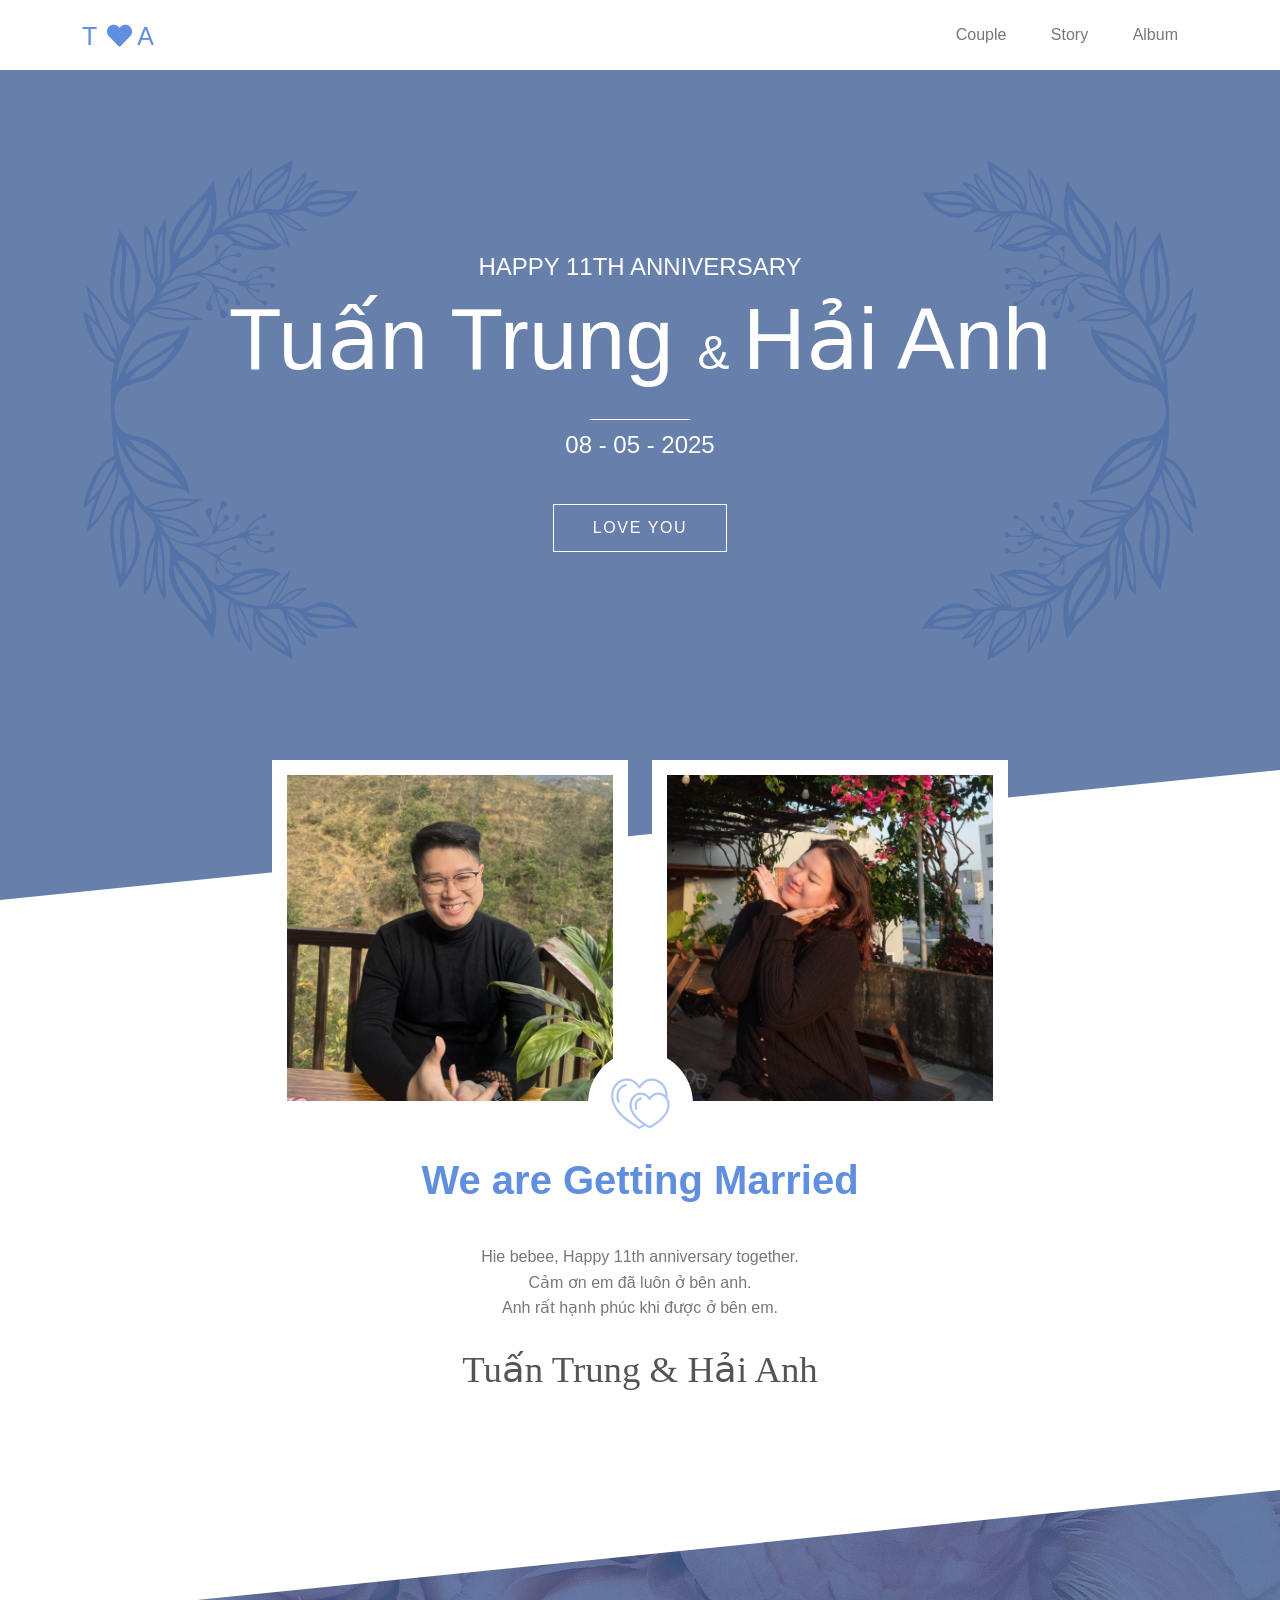
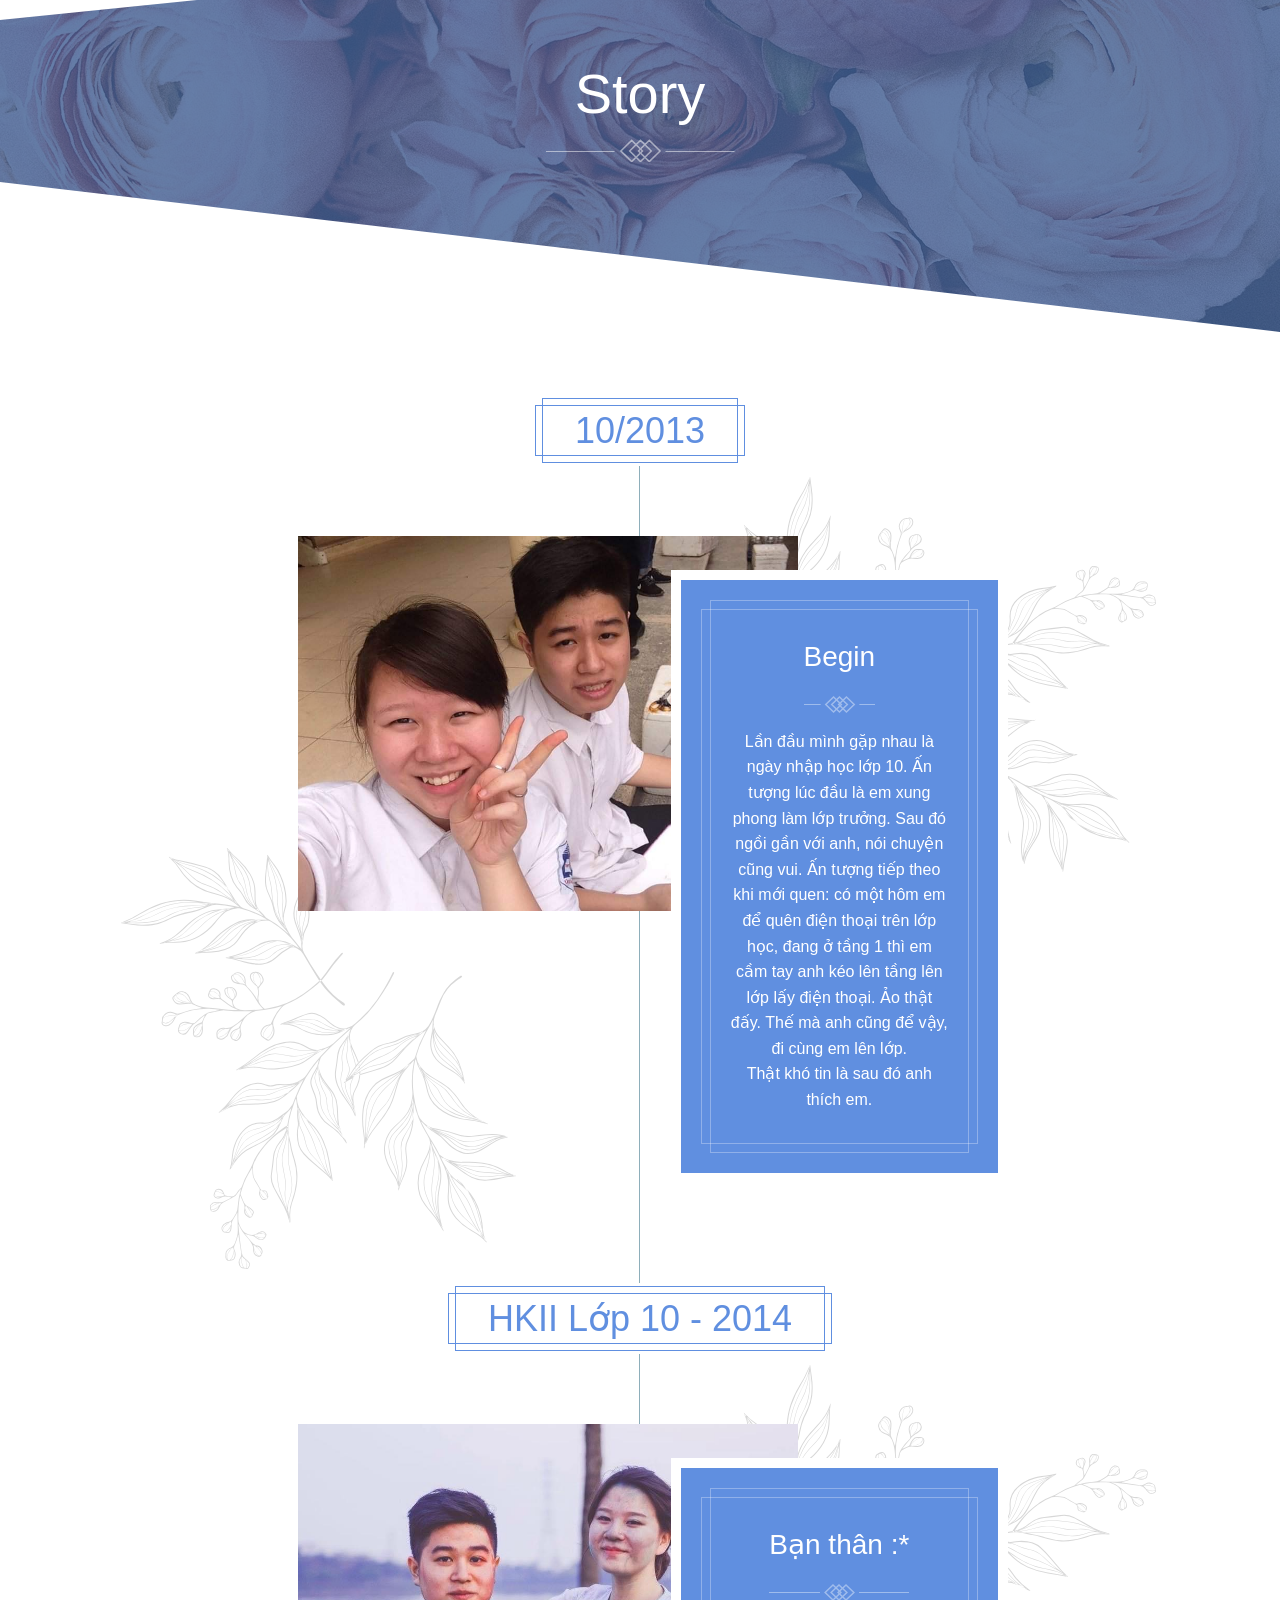
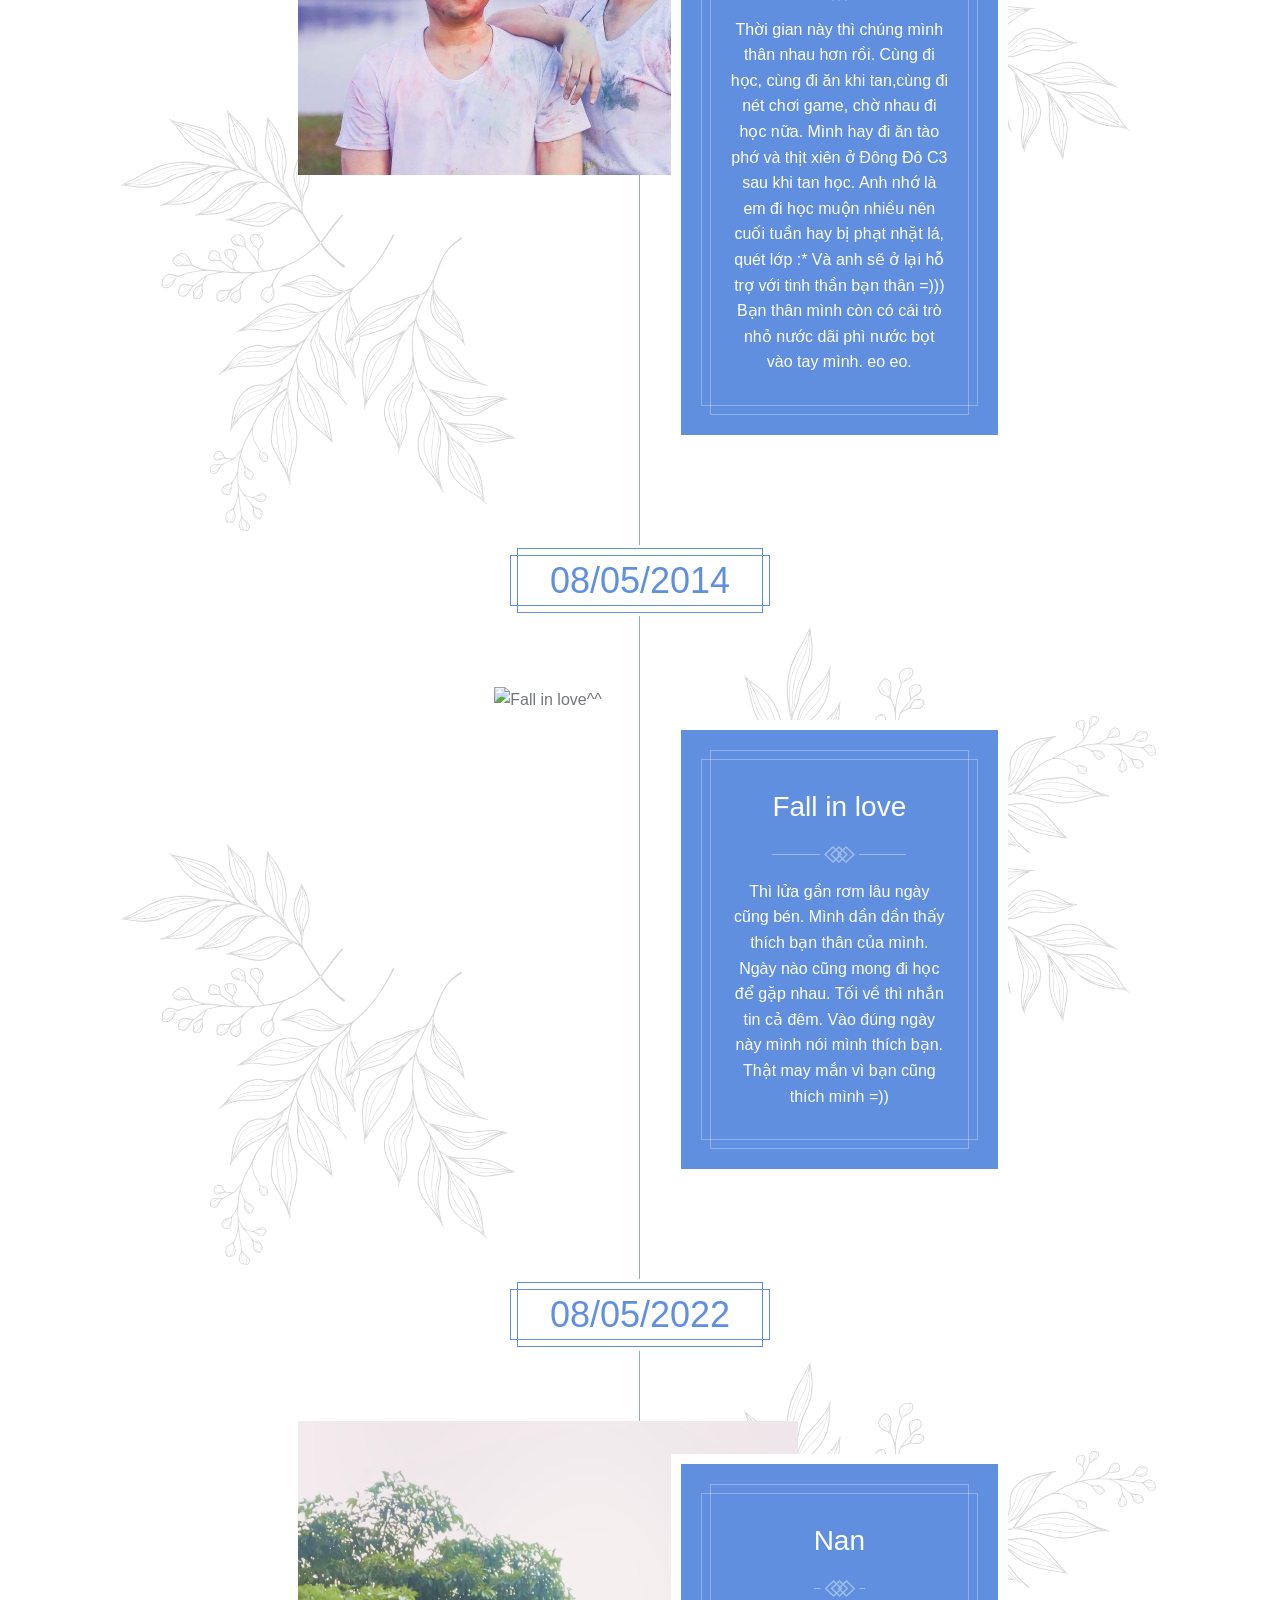
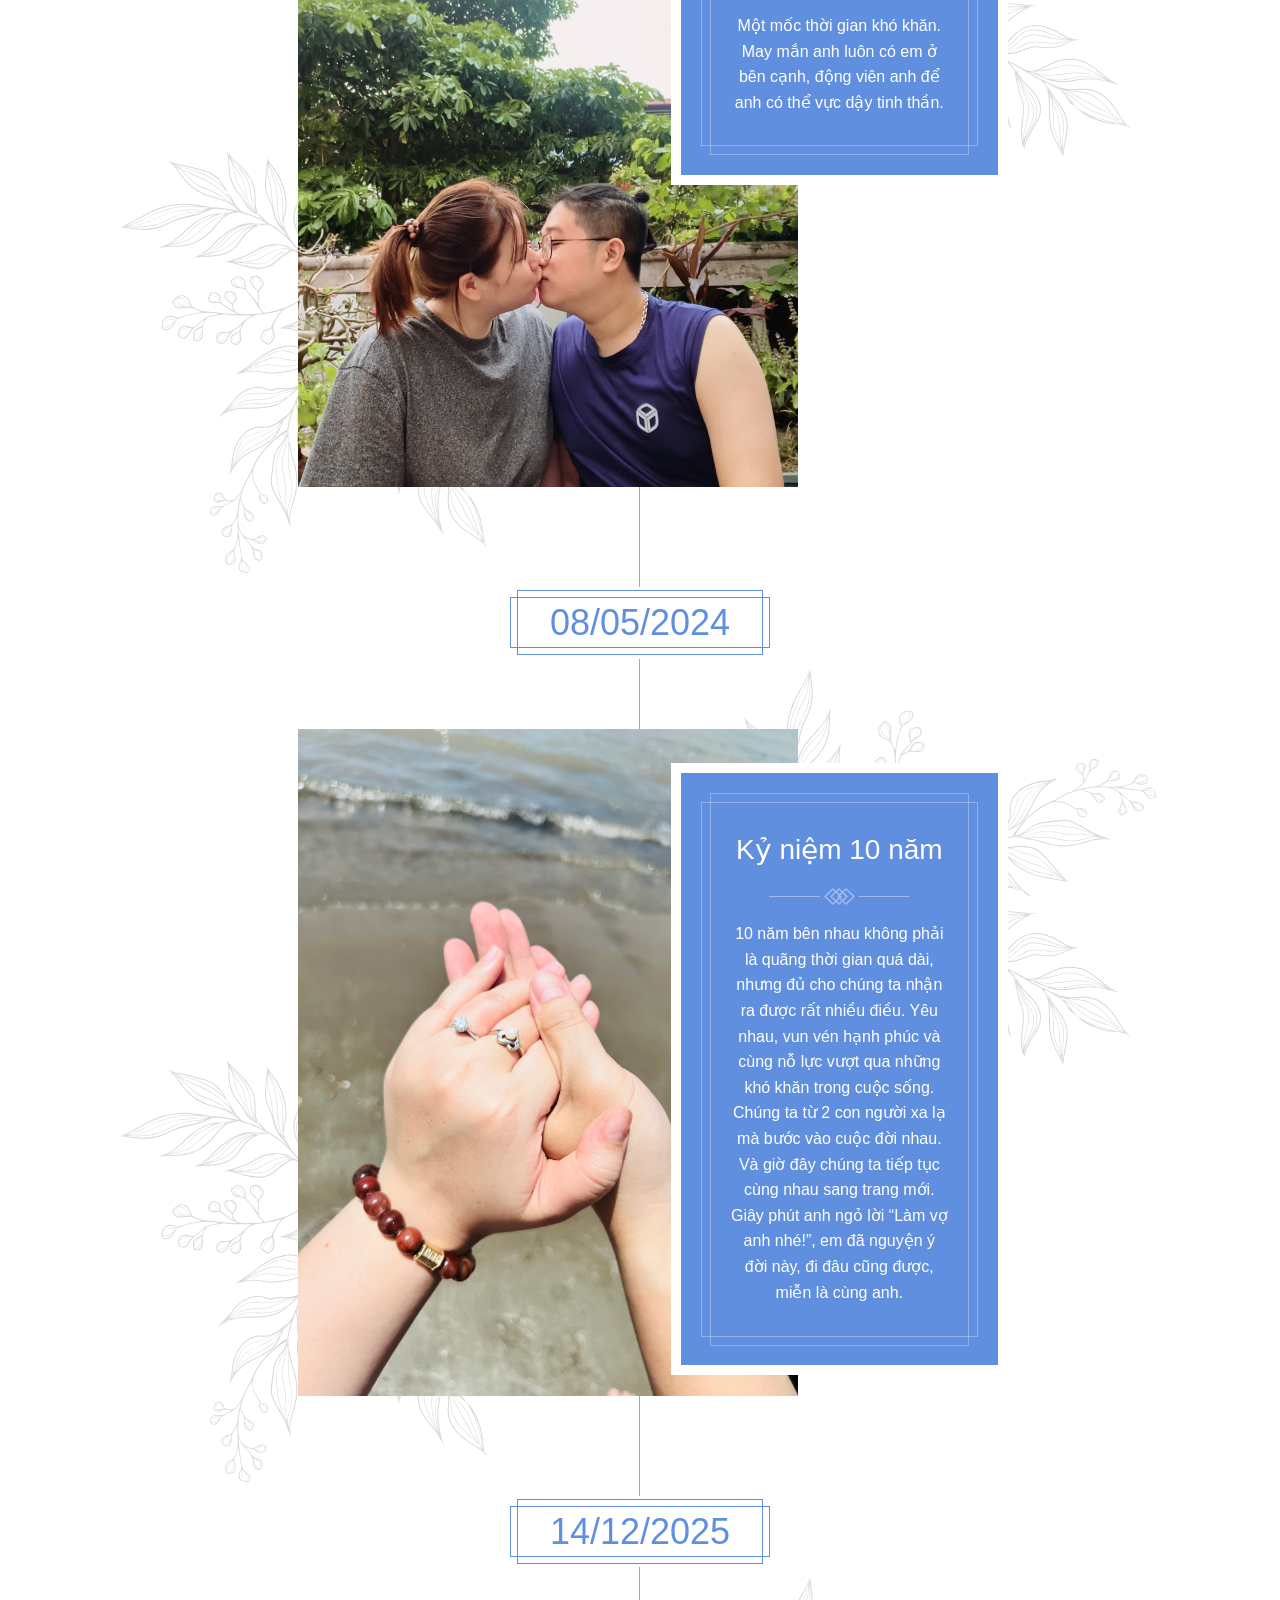
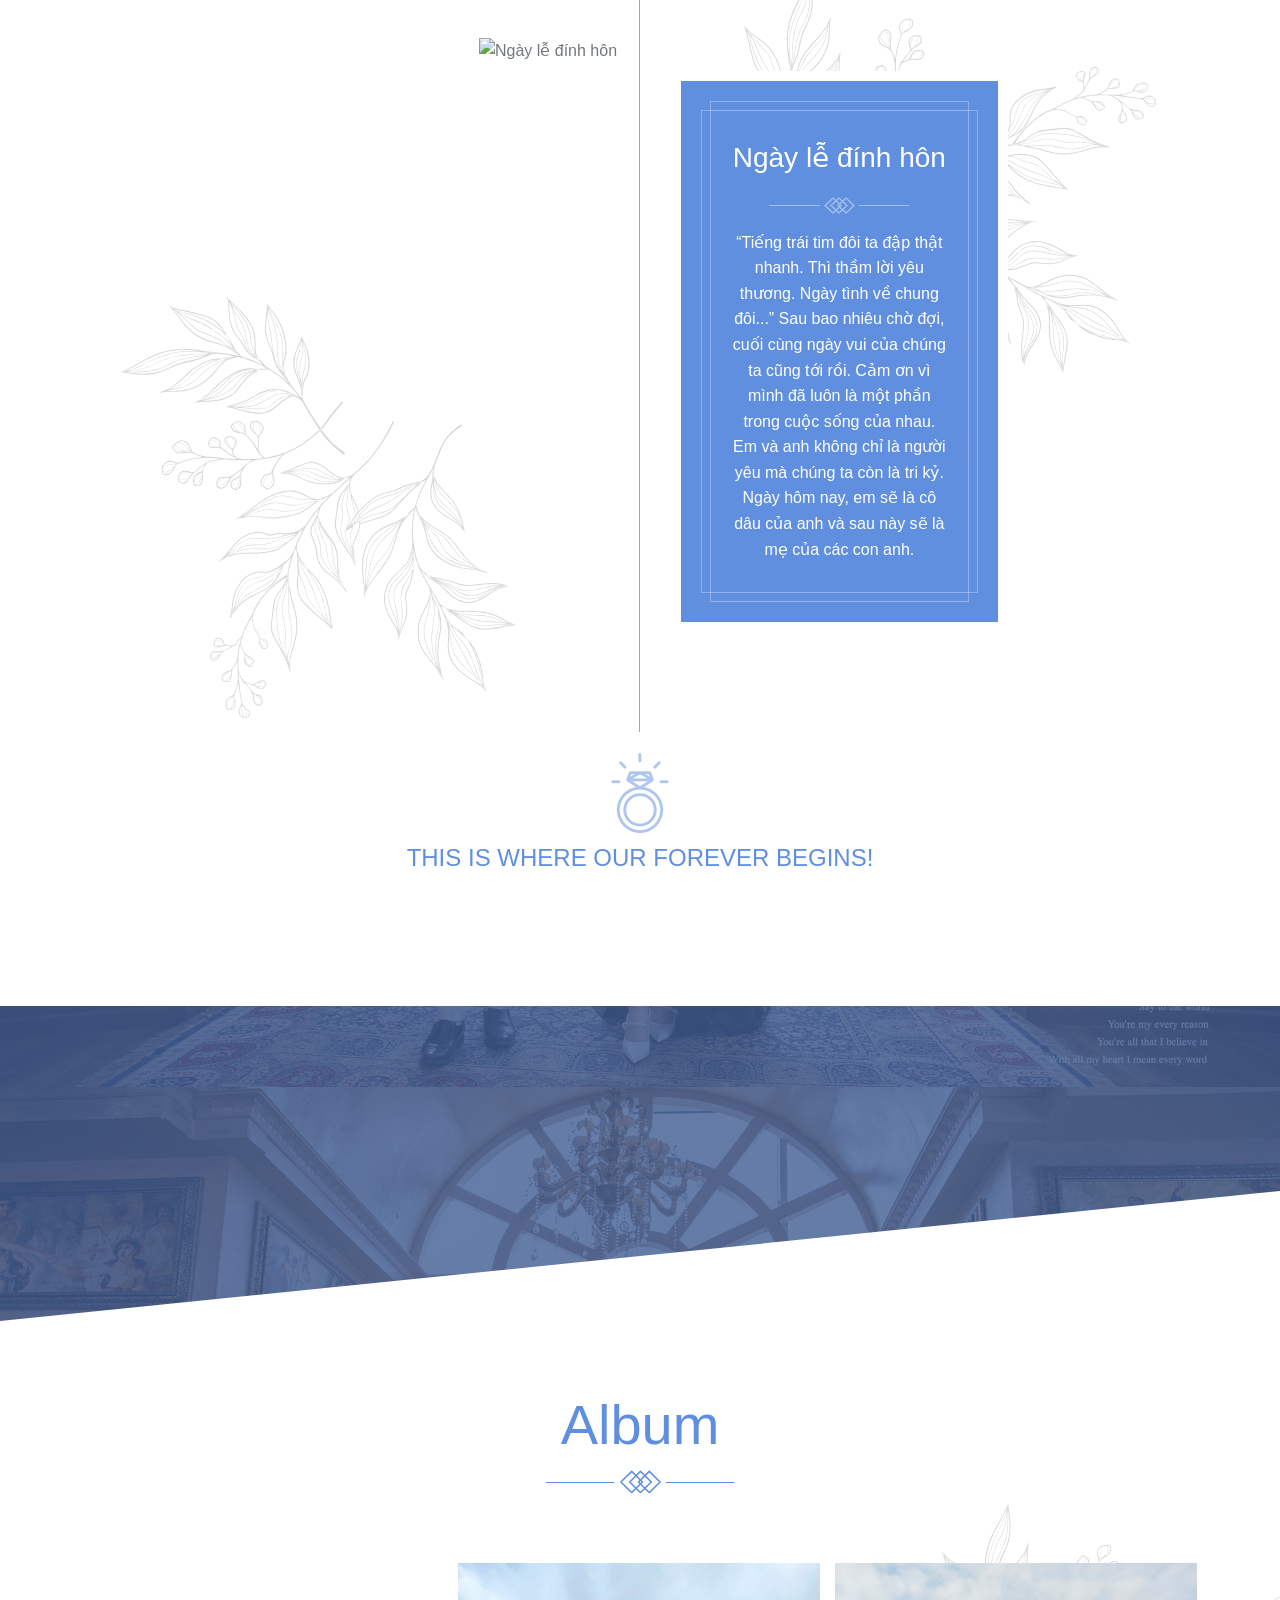
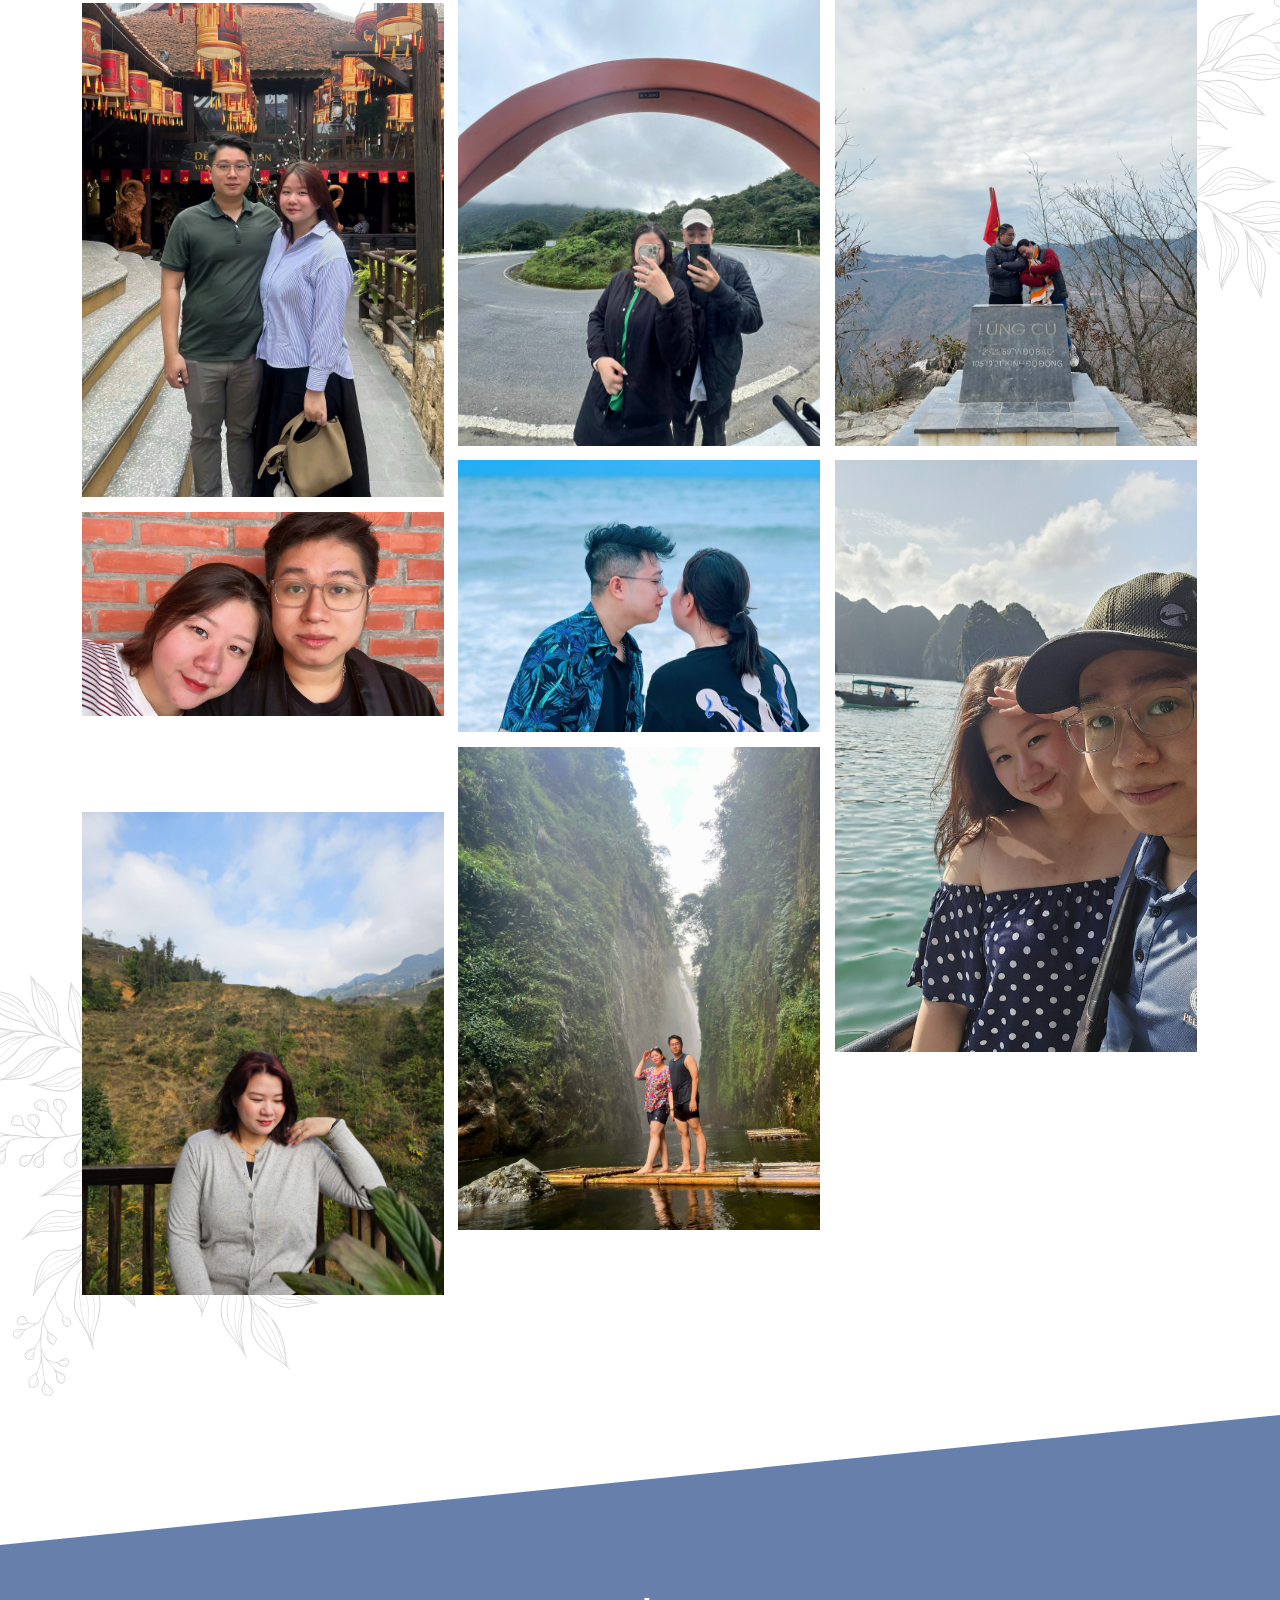
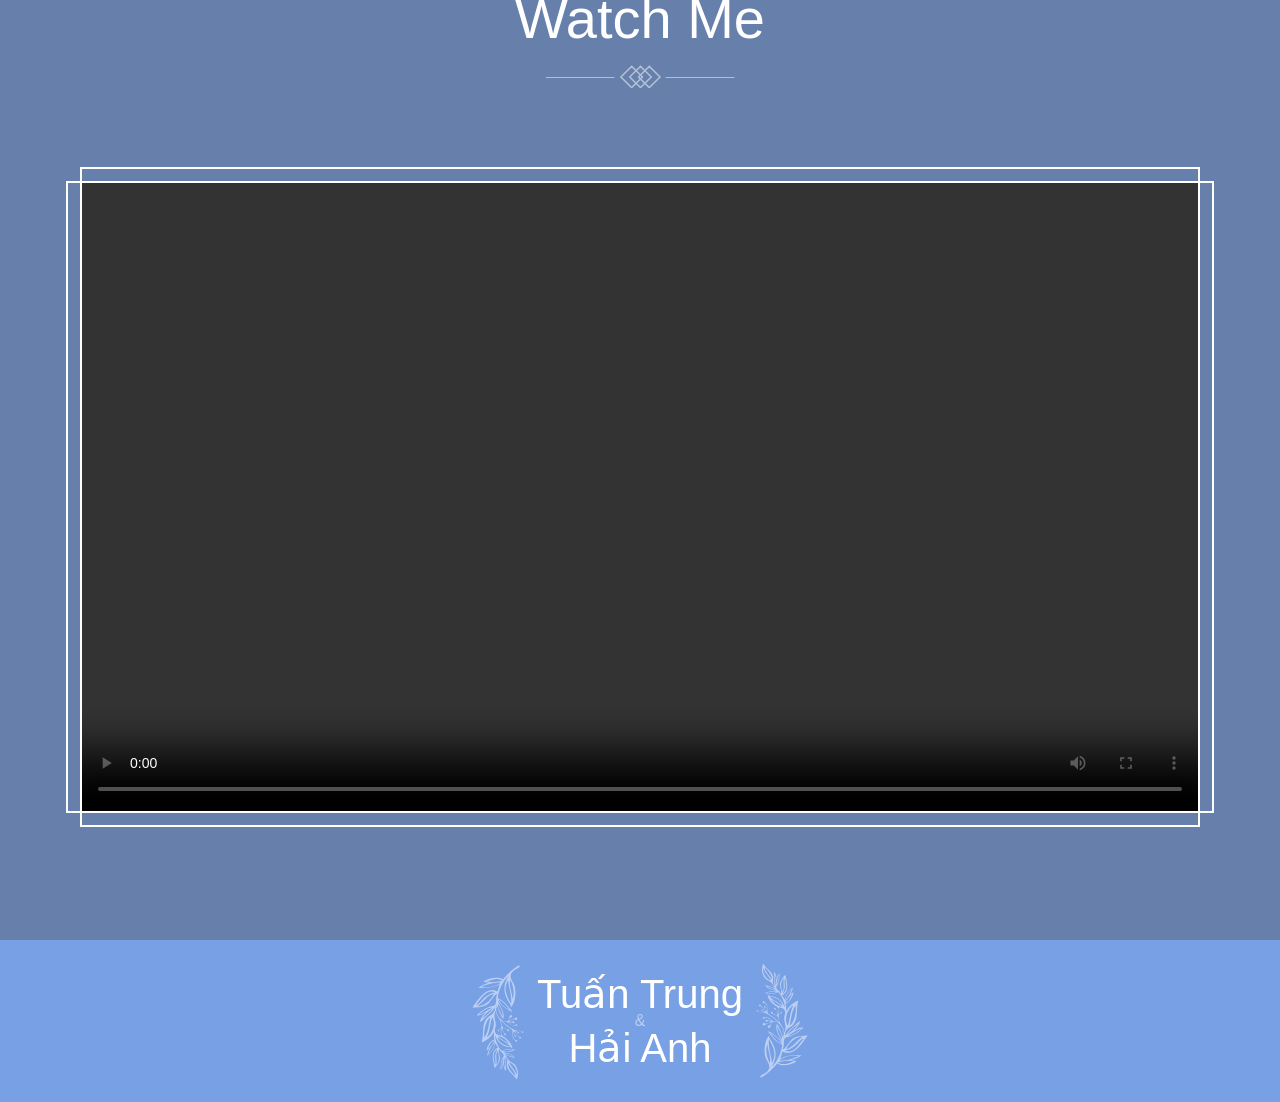
==== commit 12c965dc: "fix link img" ====
--- a/index.html
+++ b/index.html
@@ -138,14 +138,14 @@
                 <div class="row about-elems-wrapper">
                     <div class="element col-md-6 col-xl-4 offset-xl-2" data-animation-direction="from-left" data-animation-delay="300">
                         <div class="image">
-                            <img src="img/website/68178e9ee940bb5ca30f4861/AvaT.jpg" alt="" width="600" height="714" />
+                            <img src="img/default/website/AvaT.jpg" alt="AvaT" width="600" height="714" />
                             <div class="hover-info neela-style">
                                 <div class="content">
                                     <h3>Tuấn Trung
 									<small>Tom</small>
 									</h3>
                                     <p>
-									<a class="button-see" data-src="img/website/68178e9ee940bb5ca30f4861/AvaT.jpg" data-content="" 
+									<a class="button-see" data-src="img/default/website/AvaT.jpg" data-content="" 
                                         data-instagram="" data-twitter="" 
                                         data-facebook="" data-name="Tuấn Trung"
                                         style="font-size:14px;cursor: pointer"> Bấm vào để ngắm kỹ hơn nhé =)) 
@@ -166,14 +166,14 @@
                     <div class="element col-md-6 col-xl-4" data-animation-direction="from-right"
                         data-animation-delay="400">
                         <div class="image">
-                            <img src="img/website/68178e9ee940bb5ca30f4861/AvaNa.jpg" alt="" width="600" height="714" />
+                            <img src="img/default/website/AvaNa.jpg" alt="AvaNa" width="600" height="714" />
                             <div class="hover-info neela-style">
                                 <div class="content">
                                     <h3>Hải Anh
 									<small>Na</small>
 									</h3>
                                     <p> Na ngoan xinh yêu
-									<a class="button-see" data-src="img/website/68178e9ee940bb5ca30f4861/AvaNa.jpg" data-content="" 
+									<a class="button-see" data-src="img/default/website/AvaNa.jpg" data-content="" 
                                         data-instagram="" data-twitter="" 
                                         data-facebook="" data-name="Hải Anh" style="font-size:14px;cursor: pointer">...Click Me Pls 
 										<i class="bi bi-arrow-down-short"></i>
@@ -226,7 +226,7 @@
                                     <div class="timeline-gallery-del">
                                         <div class="item text-center">
                                          
-                                            <img src="img/website/68178e9ee940bb5ca30f4861/Story1.jpg" alt="Bạn có tin vào việc một ngày nào đó ông trời sẽ mang tình yêu đến cho mình không?" class="w-100 h-auto" style="max-width:500px;" />
+                                            <img src="img/default/website/Story1.jpg" alt="Bạn có tin vào việc một ngày nào đó ông trời sẽ mang tình yêu đến cho mình không?" class="w-100 h-auto" style="max-width:500px;" />
                                         </div>
                                     </div>
                                 </div>
@@ -248,7 +248,7 @@
                                     <div class="timeline-gallery-del">
                                         <div class="item text-center">
                                          
-                                            <img src="img/website/68178e9ee940bb5ca30f4861/Story2.jpg" alt="Fall in love" class="w-100 h-auto" style="max-width:500px;" />
+                                            <img src="img/default/website/Story2.jpg" alt="Fall in love" class="w-100 h-auto" style="max-width:500px;" />
                                         </div>
                                     </div>
                                 </div>
@@ -271,7 +271,7 @@
                                     <div class="timeline-gallery-del">
                                         <div class="item text-center">
                                          
-                                            <img src="img/default/website/604b9769d7be40d0d5bad7c5265dc849.jpg" alt="Fall in love^^" class="w-100 h-auto" style="max-width:500px;" />
+                                            <img src="img/default/website/Story3.jpg" alt="Fall in love^^" class="w-100 h-auto" style="max-width:500px;" />
                                         </div>
                                     </div>
                                 </div>
@@ -294,7 +294,7 @@
                                     <div class="timeline-gallery-del">
                                         <div class="item text-center">
                                           
-                                            <img src="img/default/website/08052022.jpg" alt="2022" class="w-100 h-auto" style="max-width:500px;" />
+                                            <img src="img/default/website/Story4.jpg" alt="2022" class="w-100 h-auto" style="max-width:500px;" />
                                         </div>
                                     </div>
                                 </div>
@@ -317,7 +317,7 @@
                                     <div class="timeline-gallery-del">
                                         <div class="item text-center">
                                           
-                                            <img src="img/default/website/eb13d6af3ecce1c4c852a6b09913bdca.jpg" alt="Phút giây cầu hôn" class="w-100 h-auto" style="max-width:500px;" />
+                                            <img src="img/default/website/Story5.jpg" alt="Phút giây cầu hôn" class="w-100 h-auto" style="max-width:500px;" />
                                         </div>
                                     </div>
                                 </div>
@@ -339,7 +339,7 @@
                                     <div class="timeline-gallery-del">
                                         <div class="item text-center">
                                            
-                                            <img src="img/default/website/15be4c2cfb762806d02a699688cbe2c2.jpg" alt="Ngày lễ đính hôn" class="w-100 h-auto" style="max-width:500px;" />
+                                            <img src="img/default/website/Story6.jpg" alt="Ngày lễ đính hôn" class="w-100 h-auto" style="max-width:500px;" />
                                         </div>
                                     </div>
                                 </div>
@@ -393,13 +393,7 @@
                 <div class="row">
                     <div class="col col-xs-12">
                         <div class="gallery-container gallery-fancybox masonry-gallery">
-                             <!-- <script type="text/javascript"> -->
-                                    <!-- photoGalleries.push({  -->
-                                        <!-- src : "img/website/68178e9ee940bb5ca30f4861/galleries/Pick1/small.jpg",  -->
-                                        <!-- thumb: "img/website/68178e9ee940bb5ca30f4861/galleries/Pick1/small.jpg", -->
-                                        <!-- subHtml: `<div class="lg-sub-html"><h4></h4></div>` -->
-                                     <!-- });  -->
-                            <!-- </script> -->
+                            
                                 
                         <div class="grid grid-item btn-see-more-gallery" data-index="0">
                                     <img src="img/website/68178e9ee940bb5ca30f4861/galleries/Pick1/small.jpg" alt class="img img-responsive">
